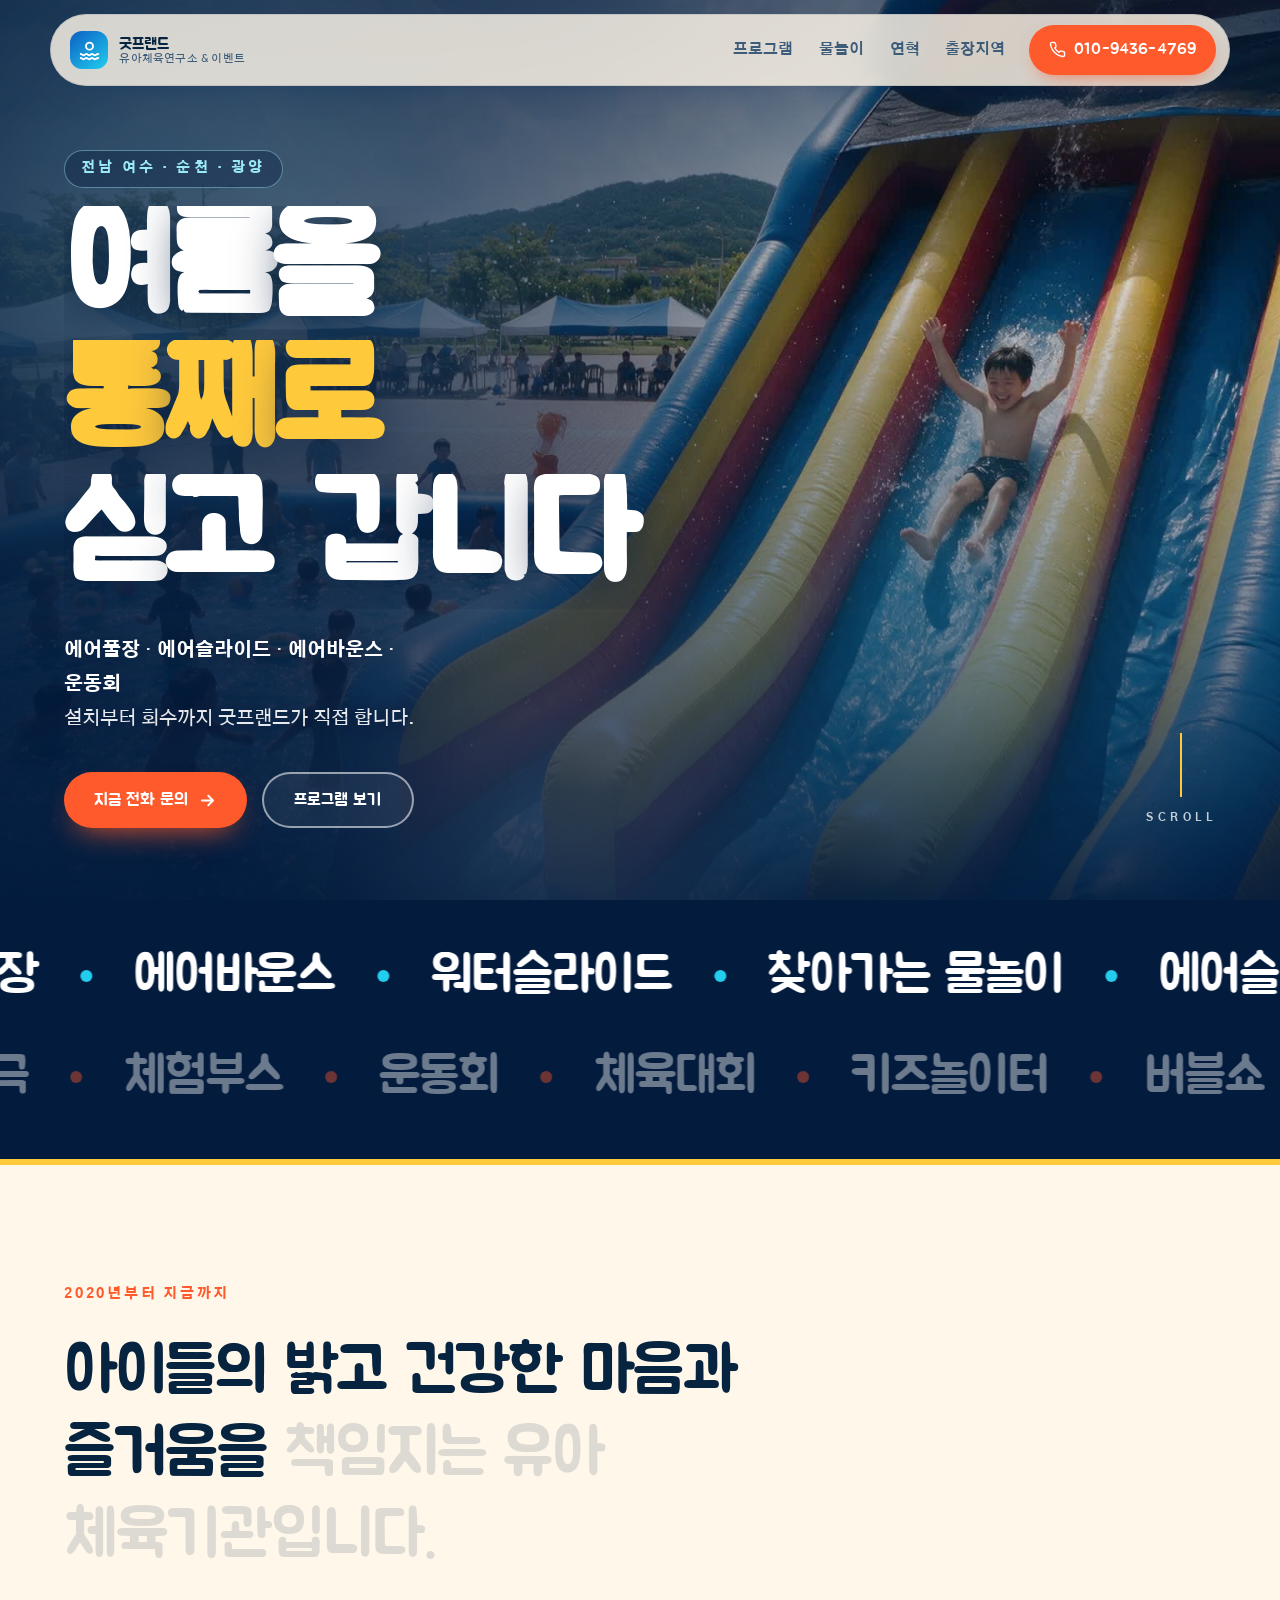
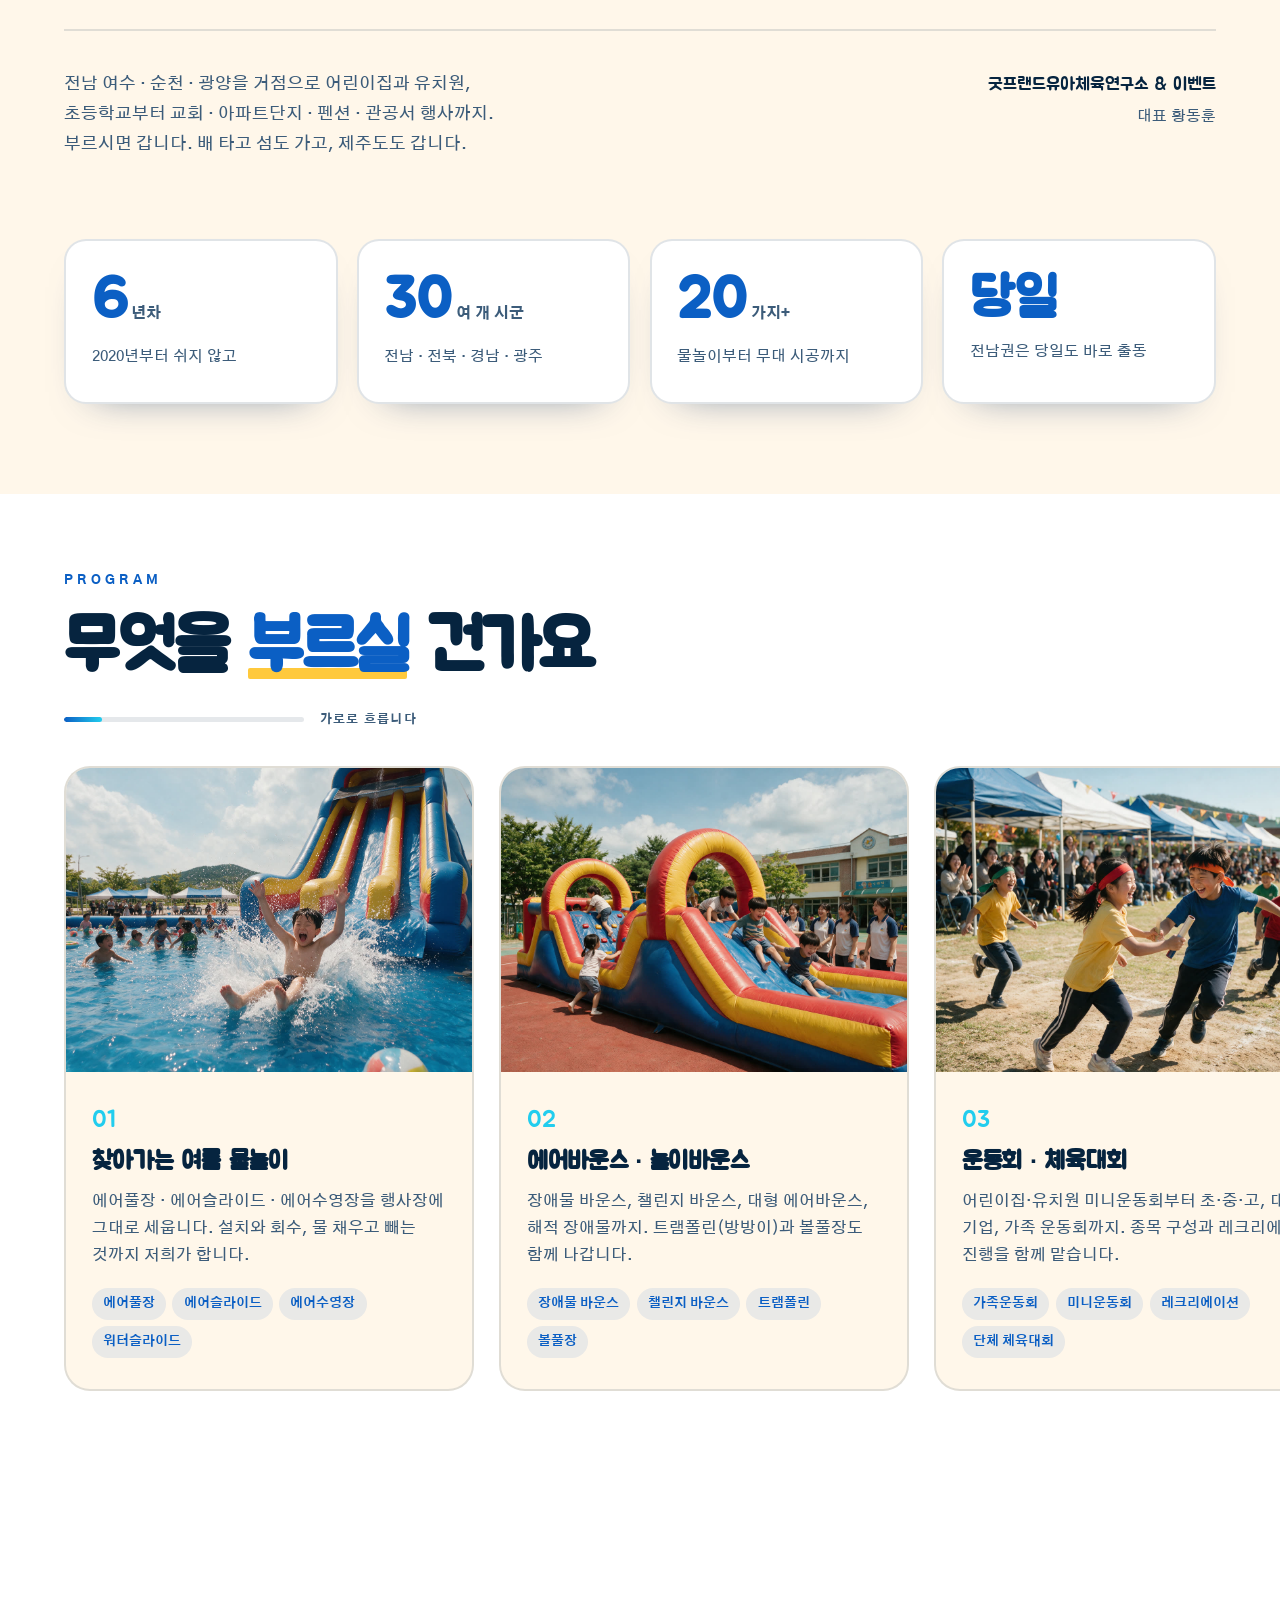
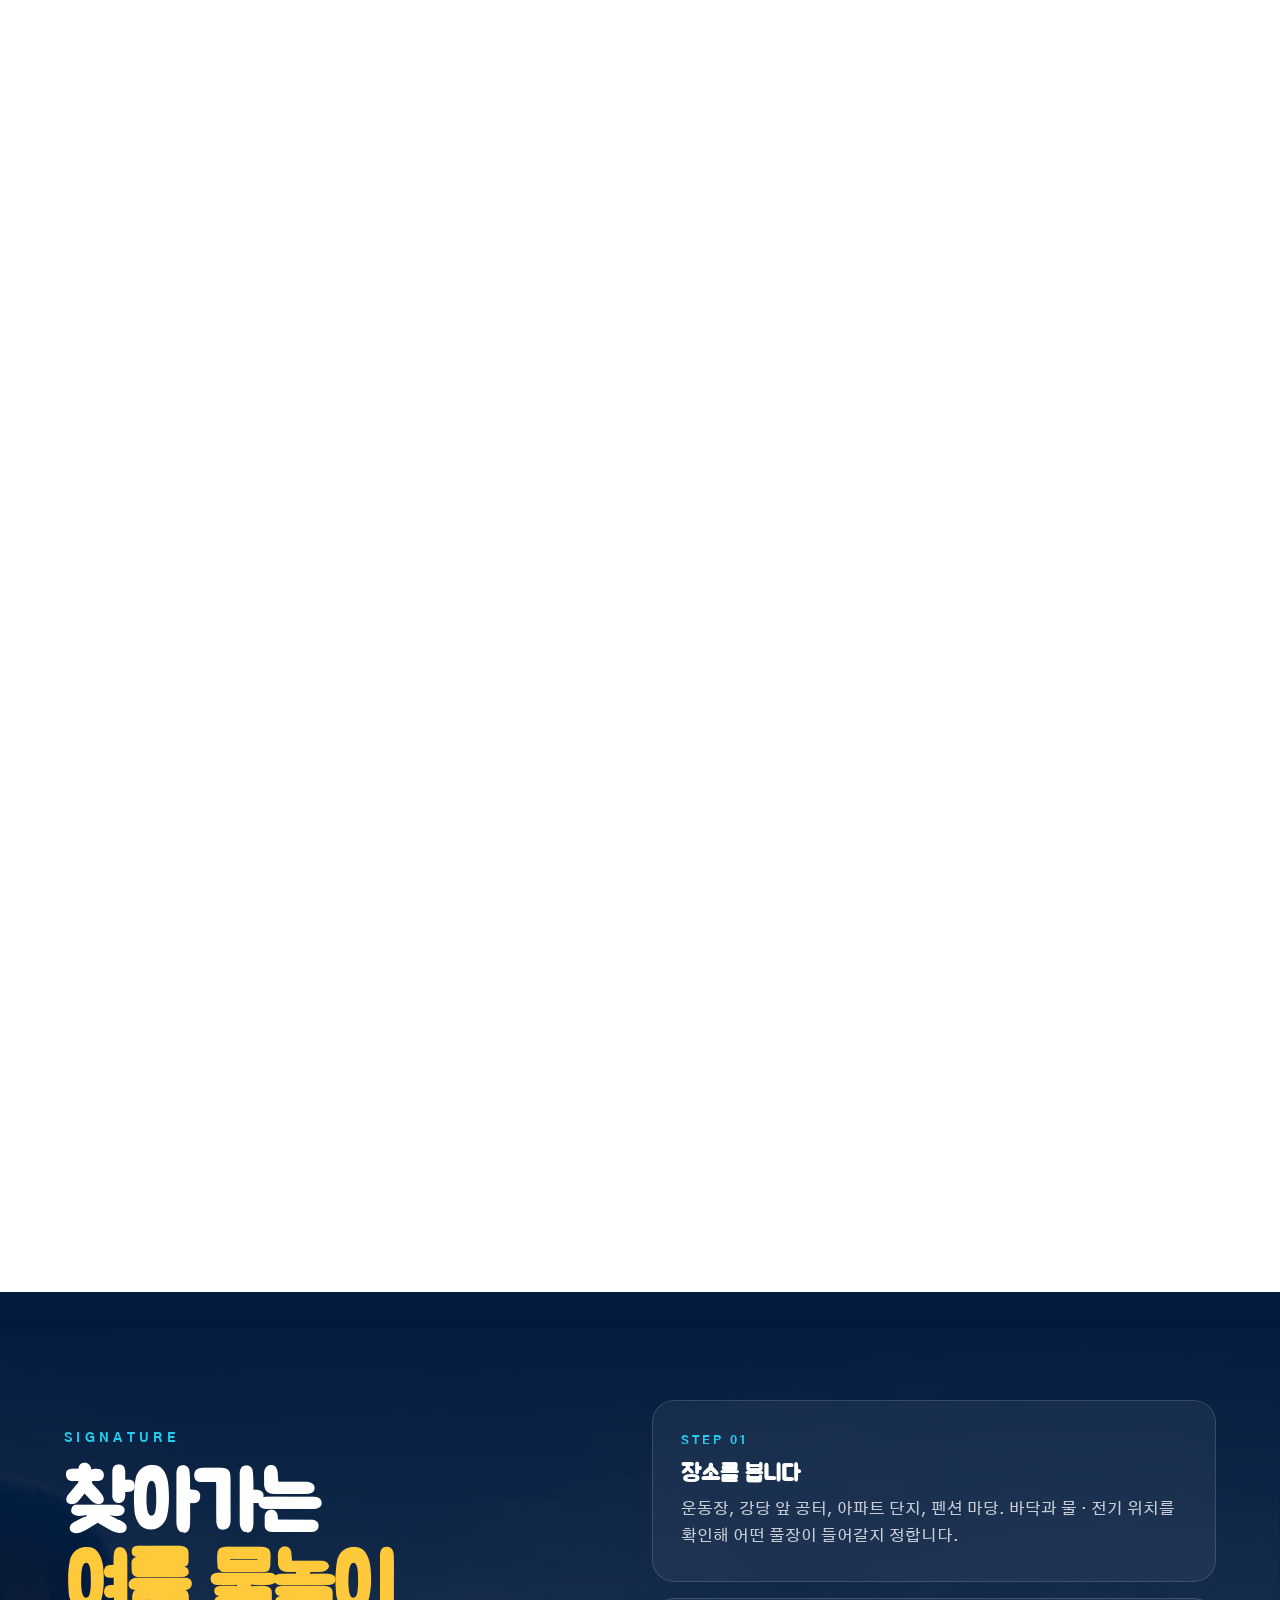
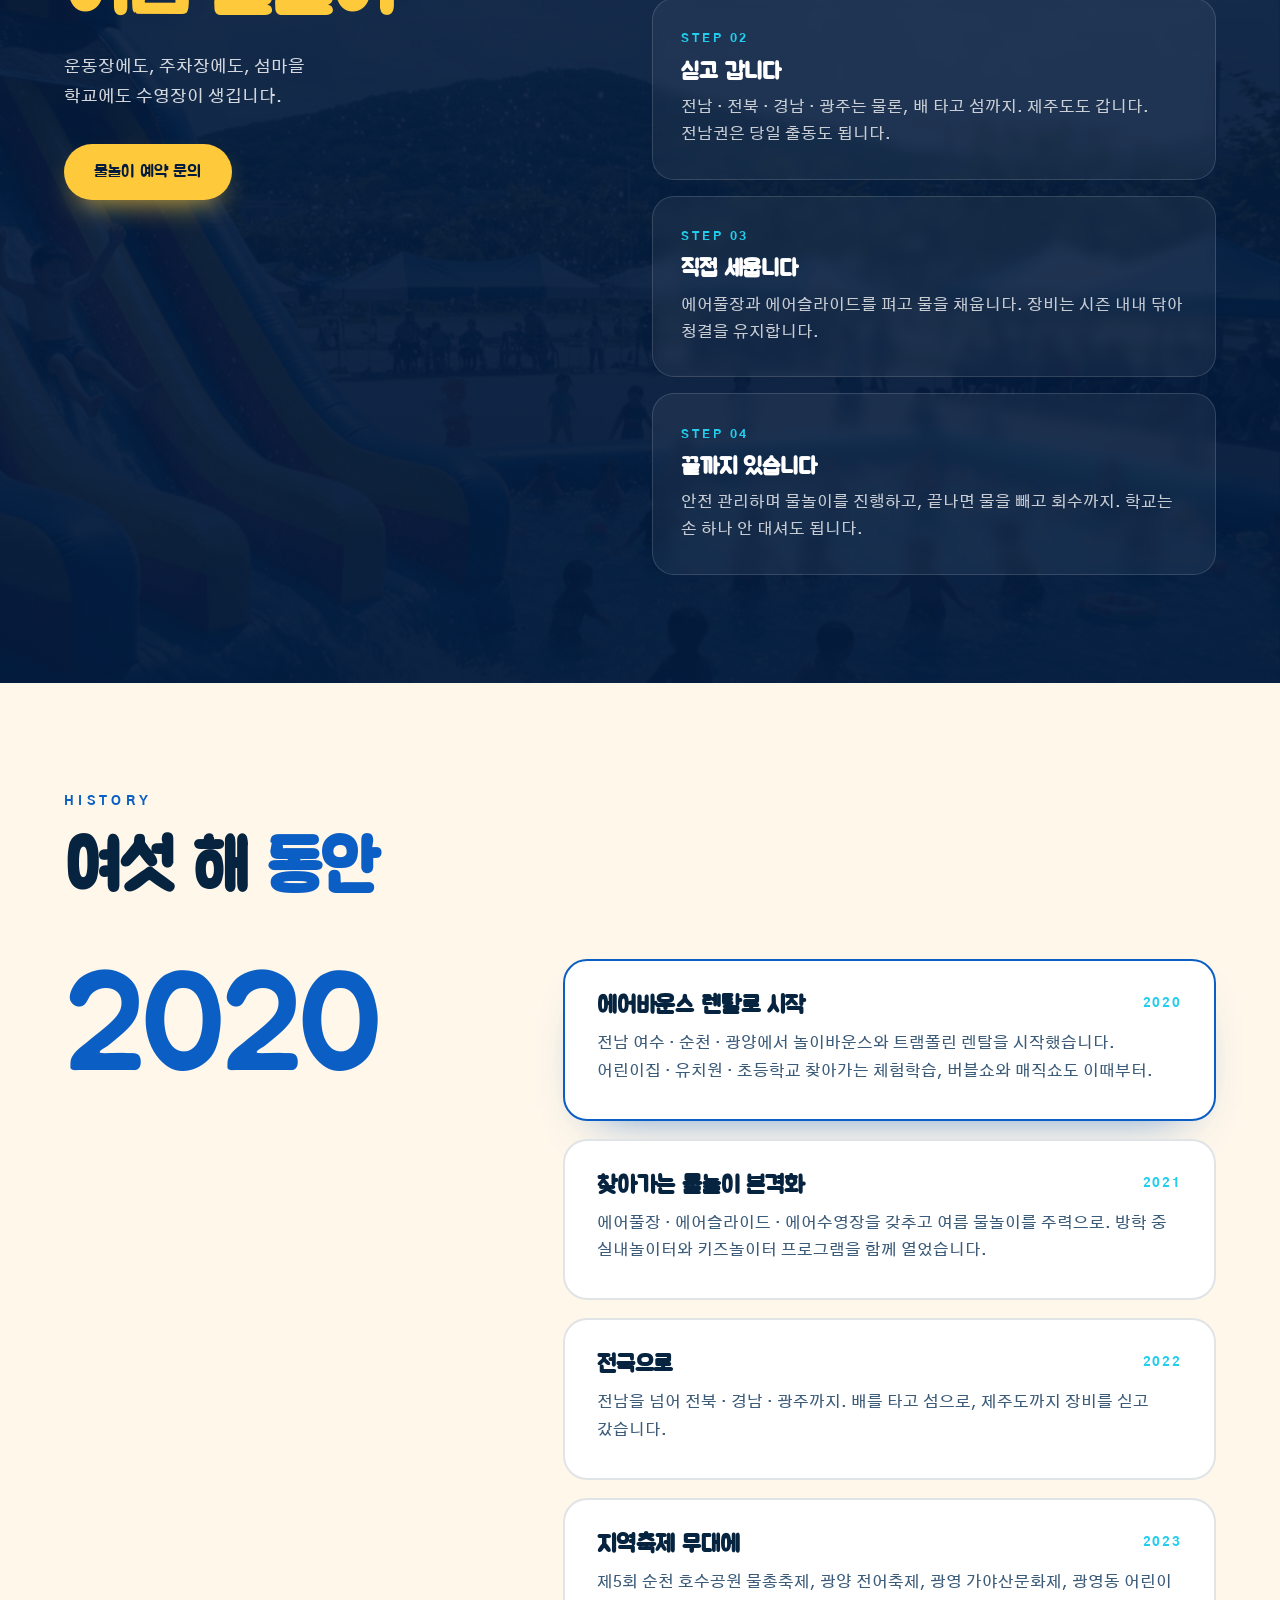
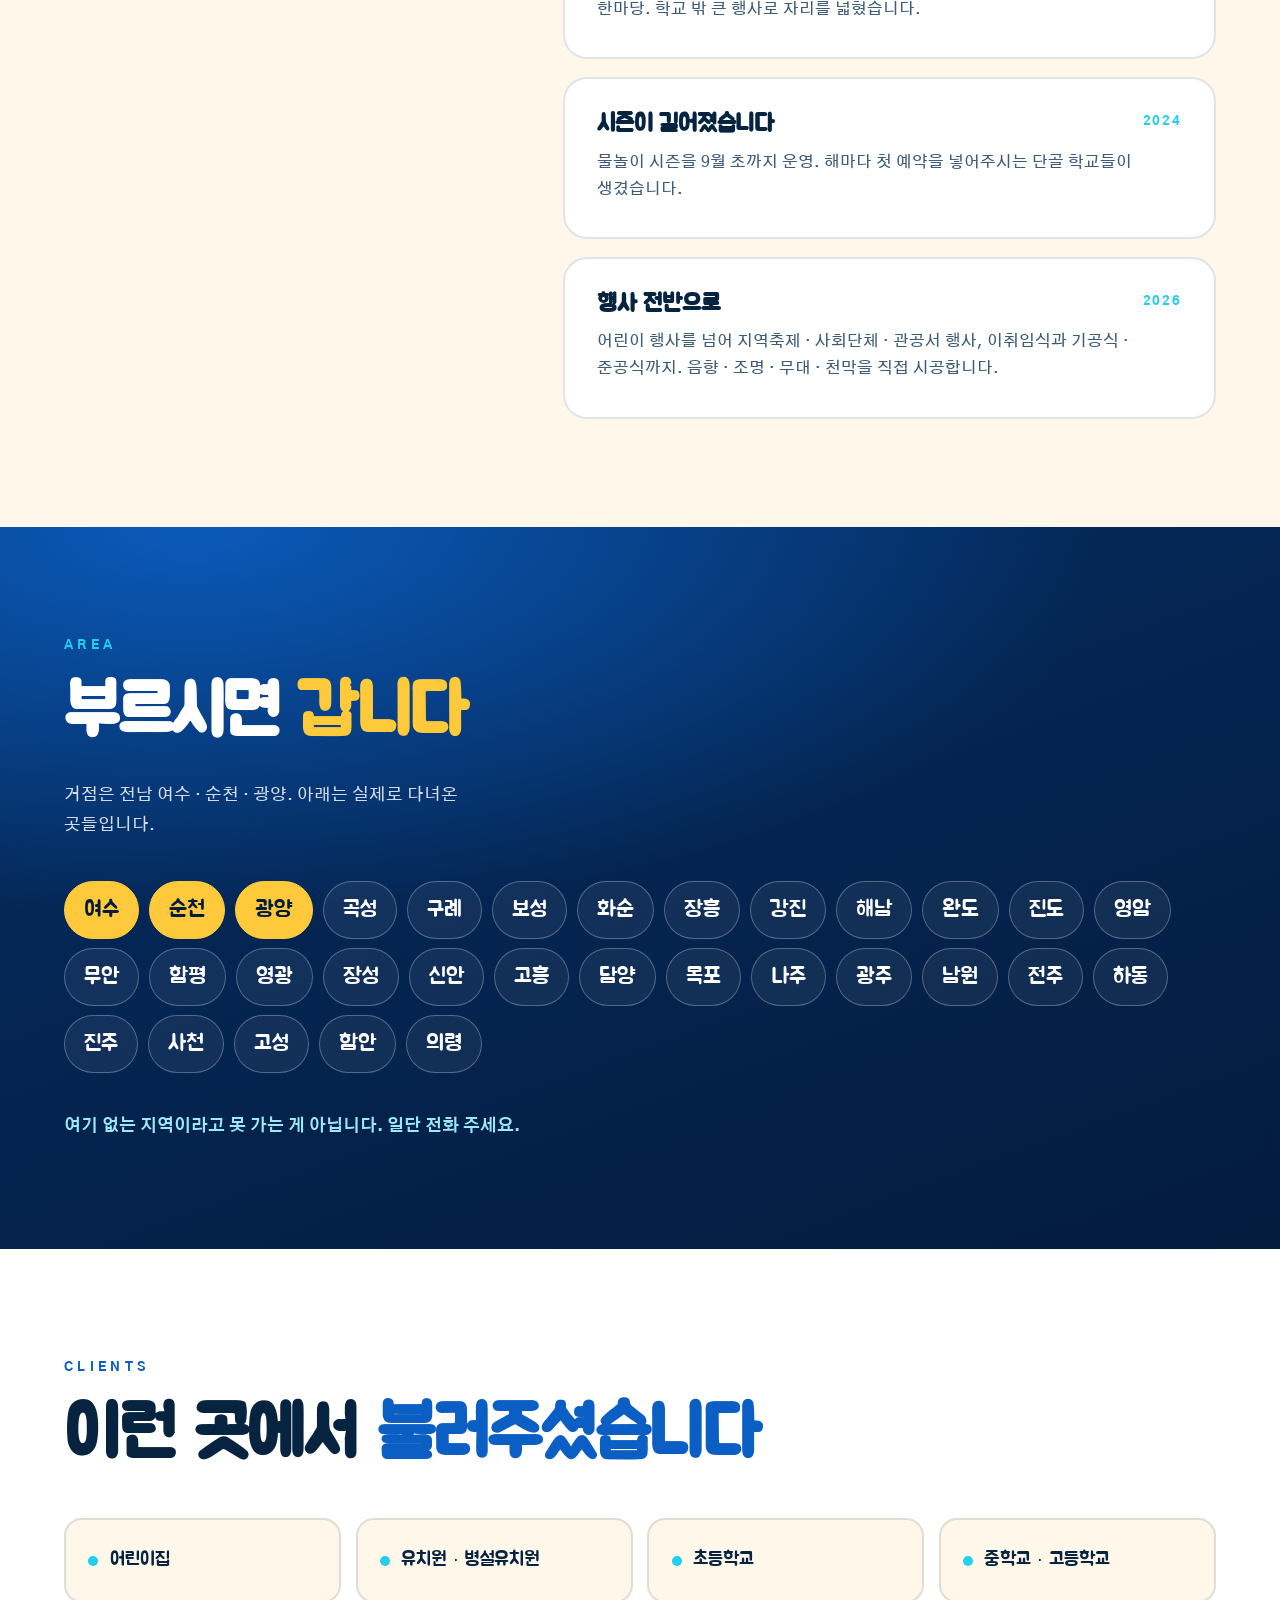
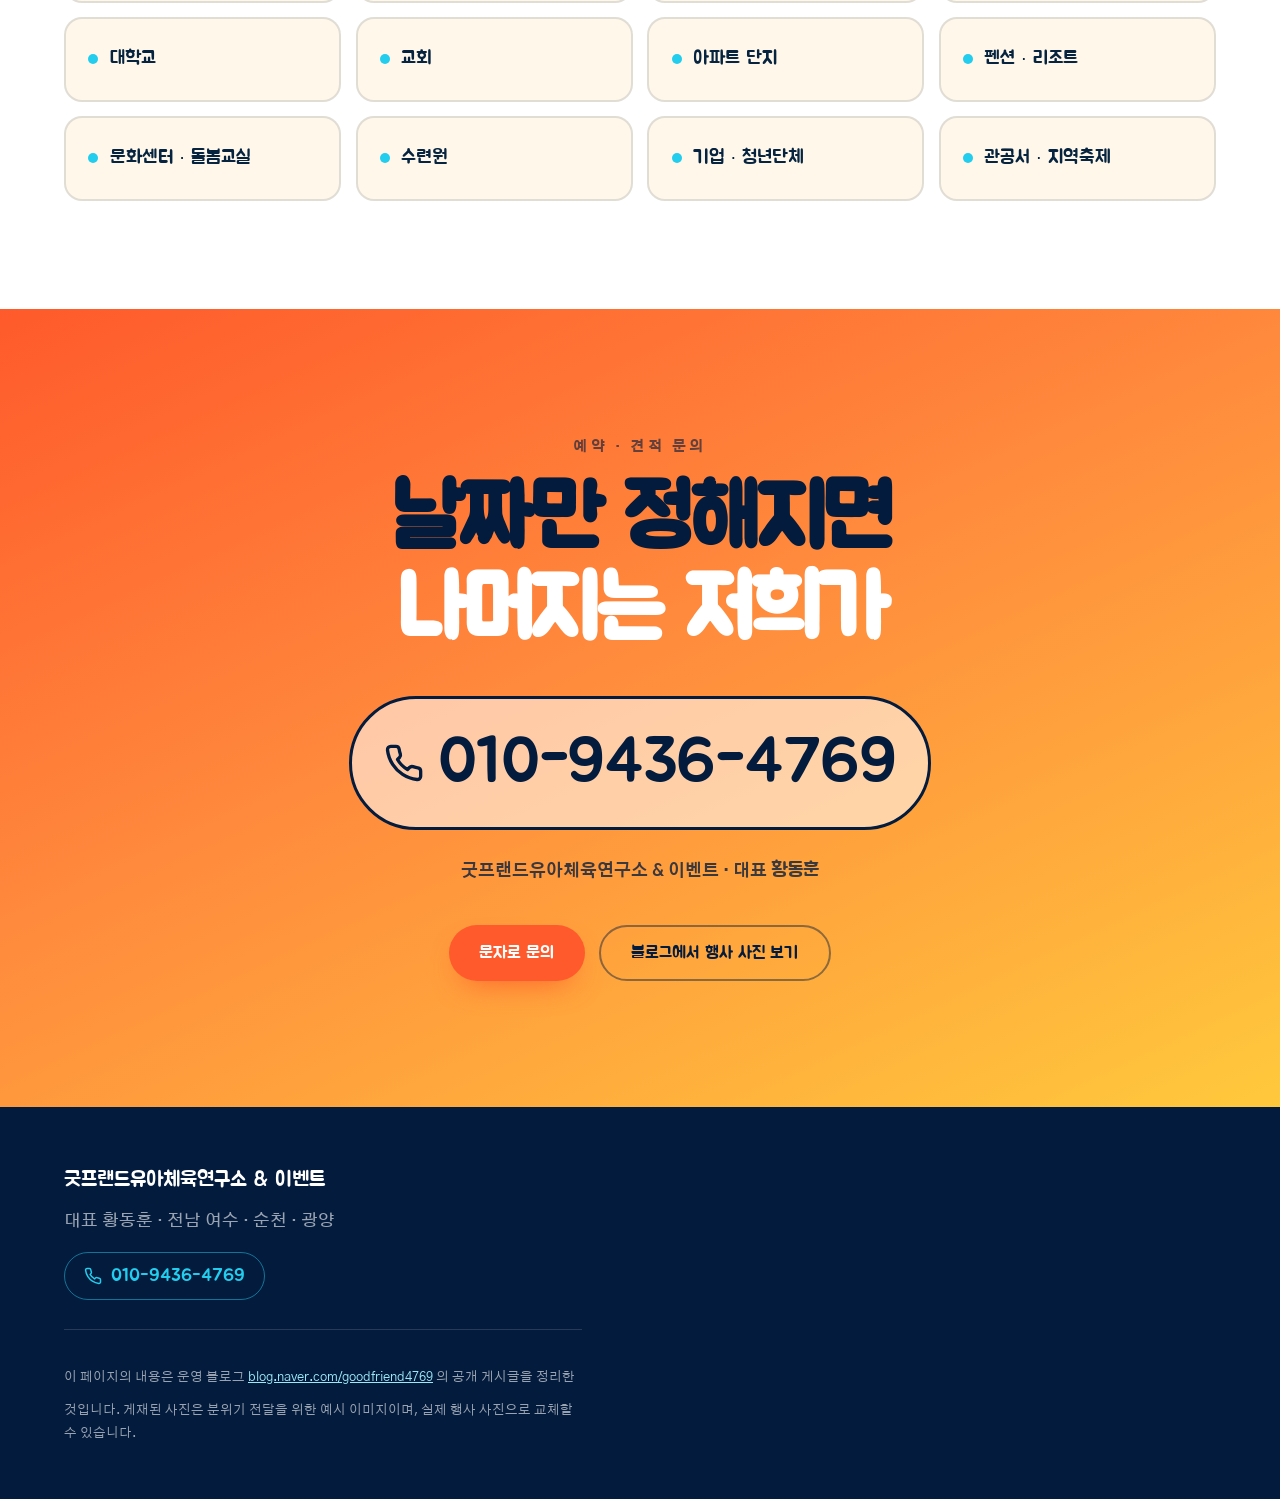
==== index.html @ 7661766e "히어로 문구를 "여름을 통째로 싣고 갑니다" 로 교체 문구가 3·3·5자로 짧아지면서 제목 크기를 10rem 까지 열었다.  같이 고친 것 — 제목이 화면 너비(10.5vw)만 보" ====
<!DOCTYPE html>
<html lang="ko">
<head>
<meta charset="UTF-8">
<meta name="viewport" content="width=device-width, initial-scale=1">
<title>굿프랜드유아체육연구소 &amp; 이벤트 — 찾아가는 물놀이 · 에어바운스 · 운동회</title>
<meta name="description" content="전남 여수·순천·광양 기반 유아체육 이벤트 전문. 찾아가는 여름 물놀이(에어풀장·에어슬라이드), 에어바운스, 운동회·체육대회, 버블쇼까지 직접 설치·진행합니다. 대표 황동훈 010-9436-4769">
<meta property="og:title" content="굿프랜드유아체육연구소 & 이벤트">
<meta property="og:description" content="아이들의 밝고 건강한 마음과 즐거움을 책임지는 유아 체육기관. 전국 어디든 찾아갑니다.">
<meta property="og:type" content="website">
<meta property="og:image" content="assets/video/hero-poster.jpg">
<link rel="preconnect" href="https://fonts.googleapis.com">
<link rel="preconnect" href="https://fonts.gstatic.com" crossorigin>
<link href="https://fonts.googleapis.com/css2?family=Jua&family=Gothic+A1:wght@300;400;500;700;800;900&display=swap" rel="stylesheet">
<link rel="stylesheet" href="assets/style.css">
</head>
<body>

<!-- 스크롤 진행률 -->
<div class="progress" aria-hidden="true"><span id="progressBar"></span></div>

<!-- 상단 내비 -->
<header class="nav" id="nav">
  <a class="nav__brand" href="#top">
    <span class="nav__mark" aria-hidden="true">
      <svg viewBox="0 0 24 24" fill="none" stroke="currentColor" stroke-width="2.2" stroke-linecap="round" stroke-linejoin="round">
        <path d="M2 16c1.6 0 1.6 1.4 3.2 1.4S6.8 16 8.4 16s1.6 1.4 3.2 1.4S13.2 16 14.8 16s1.6 1.4 3.2 1.4S19.6 16 22 16"/>
        <path d="M2 20.6c1.6 0 1.6 1.4 3.2 1.4s1.6-1.4 3.2-1.4 1.6 1.4 3.2 1.4 1.6-1.4 3.2-1.4 1.6 1.4 3.2 1.4 1.6-1.4 4-1.4"/>
        <circle cx="12" cy="7" r="4"/>
      </svg>
    </span>
    <span class="nav__name">굿프랜드<em>유아체육연구소 &amp; 이벤트</em></span>
  </a>
  <nav class="nav__links" aria-label="주요 메뉴">
    <a href="#services">프로그램</a>
    <a href="#water">물놀이</a>
    <a href="#story">연혁</a>
    <a href="#area">출장지역</a>
  </nav>
  <a class="nav__cta" href="tel:010-9436-4769">
    <svg viewBox="0 0 24 24" fill="none" stroke="currentColor" stroke-width="2" stroke-linecap="round" stroke-linejoin="round" aria-hidden="true"><path d="M22 16.9v3a2 2 0 0 1-2.2 2 19.8 19.8 0 0 1-8.6-3.1 19.5 19.5 0 0 1-6-6A19.8 19.8 0 0 1 2.1 4.2 2 2 0 0 1 4.1 2h3a2 2 0 0 1 2 1.7c.1 1 .4 2 .7 2.9a2 2 0 0 1-.5 2.1L8.1 9.9a16 16 0 0 0 6 6l1.2-1.2a2 2 0 0 1 2.1-.5c.9.3 1.9.6 2.9.7a2 2 0 0 1 1.7 2Z"/></svg>
    <span>010-9436-4769</span>
  </a>
</header>

<main id="top">

<!-- ══════════ 1. 히어로 ══════════ -->
<section class="hero" id="hero">
  <div class="hero__media">
    <video id="heroVideo" class="hero__video" autoplay muted loop playsinline preload="metadata" poster="assets/video/hero-poster.jpg" aria-hidden="true">
      <source src="assets/video/hero.mp4" type="video/mp4">
    </video>
    <div class="hero__scrim"></div>
    <div class="hero__caustics" aria-hidden="true"></div>
  </div>

  <div class="hero__inner">
    <p class="hero__eyebrow"><span>전남 여수 · 순천 · 광양</span></p>
    <h1 class="hero__title">
      <span class="line"><span class="w">여</span><span class="w">름</span><span class="w">을</span></span>
      <span class="line"><span class="w hl">통</span><span class="w hl">째</span><span class="w hl">로</span></span>
      <span class="line"><span class="w">싣</span><span class="w">고</span><span class="w gap"></span><span class="w">갑</span><span class="w">니</span><span class="w">다</span></span>
    </h1>
    <p class="hero__sub">
      <b>에어풀장</b> · <b>에어슬라이드</b> · <b>에어바운스</b> · <b>운동회</b><br>
      설치부터 회수까지 굿프랜드가 직접 합니다.
    </p>
    <div class="hero__actions">
      <a class="btn btn--splash" href="tel:010-9436-4769" data-magnet>
        <span>지금 전화 문의</span>
        <svg viewBox="0 0 24 24" fill="none" stroke="currentColor" stroke-width="2.4" stroke-linecap="round" stroke-linejoin="round" aria-hidden="true"><path d="M5 12h14M13 6l6 6-6 6"/></svg>
      </a>
      <a class="btn btn--ghost" href="#services">프로그램 보기</a>
    </div>
  </div>

  <div class="hero__cue" aria-hidden="true">
    <span class="hero__cueLine"></span>
    <span class="hero__cueText">SCROLL</span>
  </div>
</section>

<!-- ══════════ 2. 키워드 마퀴 ══════════ -->
<section class="marquee" aria-hidden="true">
  <div class="marquee__row" data-marquee data-dir="1">
    <div class="marquee__track" id="mq1"></div>
  </div>
  <div class="marquee__row marquee__row--alt" data-marquee data-dir="-1">
    <div class="marquee__track" id="mq2"></div>
  </div>
</section>

<!-- ══════════ 3. 선언 ══════════ -->
<section class="statement" id="about">
  <div class="wrap">
    <p class="statement__label" data-reveal>2020년부터 지금까지</p>
    <p class="statement__big" data-words>
      아이들의 밝고 건강한 마음과 즐거움을 책임지는 유아 체육기관입니다.
    </p>
    <div class="statement__meta">
      <p data-reveal data-delay="80">
        전남 여수 · 순천 · 광양을 거점으로 어린이집과 유치원, 초등학교부터
        교회 · 아파트단지 · 펜션 · 관공서 행사까지. 부르시면 갑니다.
        배 타고 섬도 가고, 제주도도 갑니다.
      </p>
      <p class="statement__sign" data-reveal data-delay="160">
        <em>굿프랜드유아체육연구소 &amp; 이벤트</em>
        <span>대표 황동훈</span>
      </p>
    </div>
  </div>
</section>

<!-- ══════════ 4. 숫자 ══════════ -->
<section class="stats">
  <div class="wrap stats__grid">
    <div class="stat" data-reveal>
      <span class="stat__num"><b data-count="6">0</b><i>년차</i></span>
      <span class="stat__label">2020년부터 쉬지 않고</span>
    </div>
    <div class="stat" data-reveal data-delay="80">
      <span class="stat__num"><b data-count="30">0</b><i>여 개 시군</i></span>
      <span class="stat__label">전남 · 전북 · 경남 · 광주</span>
    </div>
    <div class="stat" data-reveal data-delay="160">
      <span class="stat__num"><b data-count="20">0</b><i>가지+</i></span>
      <span class="stat__label">물놀이부터 무대 시공까지</span>
    </div>
    <div class="stat" data-reveal data-delay="240">
      <span class="stat__num"><b class="stat__word">당일</b></span>
      <span class="stat__label">전남권은 당일도 바로 출동</span>
    </div>
  </div>
</section>

<!-- ══════════ 5. 프로그램 : 가로 스크롤 ══════════ -->
<section class="rail" id="services">
  <div class="rail__sticky">
    <div class="rail__head">
      <p class="sec__kicker">PROGRAM</p>
      <h2 class="sec__title">무엇을 <em>부르실</em> 건가요</h2>
      <div class="rail__hint" aria-hidden="true">
        <span class="rail__hintBar"><i id="railBar"></i></span>
        <span>가로로 흐릅니다</span>
      </div>
    </div>
    <div class="rail__track" id="railTrack">

      <article class="card card--water">
        <div class="card__img"><img src="assets/img/water3.jpg" alt="에어슬라이드에서 아이가 물로 미끄러져 내려오는 모습" loading="lazy"></div>
        <div class="card__body">
          <span class="card__no">01</span>
          <h3>찾아가는 여름 물놀이</h3>
          <p>에어풀장 · 에어슬라이드 · 에어수영장을 행사장에 그대로 세웁니다. 설치와 회수, 물 채우고 빼는 것까지 저희가 합니다.</p>
          <ul class="card__tags">
            <li>에어풀장</li><li>에어슬라이드</li><li>에어수영장</li><li>워터슬라이드</li>
          </ul>
        </div>
      </article>

      <article class="card card--bounce">
        <div class="card__img"><img src="assets/img/bounce.jpg" alt="유치원 운동장에 설치된 대형 장애물 에어바운스에서 노는 아이들" loading="lazy"></div>
        <div class="card__body">
          <span class="card__no">02</span>
          <h3>에어바운스 · 놀이바운스</h3>
          <p>장애물 바운스, 챌린지 바운스, 대형 에어바운스, 해적 장애물까지. 트램폴린(방방이)과 볼풀장도 함께 나갑니다.</p>
          <ul class="card__tags">
            <li>장애물 바운스</li><li>챌린지 바운스</li><li>트램폴린</li><li>볼풀장</li>
          </ul>
        </div>
      </article>

      <article class="card card--sports">
        <div class="card__img"><img src="assets/img/sports.jpg" alt="초등학교 운동회에서 계주를 하는 아이들" loading="lazy"></div>
        <div class="card__body">
          <span class="card__no">03</span>
          <h3>운동회 · 체육대회</h3>
          <p>어린이집·유치원 미니운동회부터 초·중·고, 대학, 기업, 가족 운동회까지. 종목 구성과 레크리에이션 진행을 함께 맡습니다.</p>
          <ul class="card__tags">
            <li>가족운동회</li><li>미니운동회</li><li>레크리에이션</li><li>단체 체육대회</li>
          </ul>
        </div>
      </article>

      <article class="card card--play">
        <div class="card__img"><img src="assets/img/water1.jpg" alt="행사장에 설치된 대형 에어풀장에서 물놀이하는 아이들" loading="lazy"></div>
        <div class="card__body">
          <span class="card__no">04</span>
          <h3>찾아가는 체험놀이</h3>
          <p>키즈놀이터와 실내놀이터를 통째로 들고 갑니다. 방학 중 돌봄교실, 문화센터, 체험학습, 축제 체험부스 운영까지.</p>
          <ul class="card__tags">
            <li>키즈놀이터</li><li>실내놀이터</li><li>체험학습</li><li>체험부스</li>
          </ul>
        </div>
      </article>

      <article class="card card--show">
        <div class="card__img"><img src="assets/img/bubble.jpg" alt="유치원 강당에서 진행되는 버블쇼를 보며 손을 뻗는 아이들" loading="lazy"></div>
        <div class="card__body">
          <span class="card__no">05</span>
          <h3>공연 · 어린이 이벤트</h3>
          <p>버블쇼, 매직쇼, 인형극. 어린이날 행사와 학예발표회, 가을음악회까지 무대 위에서 벌어지는 일도 함께합니다.</p>
          <ul class="card__tags">
            <li>버블쇼</li><li>매직쇼</li><li>인형극</li><li>어린이날 행사</li>
          </ul>
        </div>
      </article>

      <article class="card card--stage">
        <div class="card__img card__img--none">
          <div class="card__glyph" aria-hidden="true">
            <svg viewBox="0 0 24 24" fill="none" stroke="currentColor" stroke-width="1.6" stroke-linecap="round" stroke-linejoin="round">
              <path d="M3 21V10l9-7 9 7v11"/><path d="M3 21h18"/><path d="M8 21v-6h8v6"/><path d="M12 3v4"/>
            </svg>
          </div>
        </div>
        <div class="card__body">
          <span class="card__no">06</span>
          <h3>행사 전반 <small>2026 확장</small></h3>
          <p>지역축제와 사회단체·관공서 행사, 이취임식·기공식·준공식까지. 음향 · 조명 · 무대 · 천막을 직접 시공해 통째로 진행합니다.</p>
          <ul class="card__tags">
            <li>음향</li><li>조명</li><li>무대</li><li>천막</li>
          </ul>
        </div>
      </article>

    </div>
  </div>
</section>

<!-- ══════════ 6. 물놀이 스포트라이트 ══════════ -->
<section class="spot" id="water">
  <div class="spot__bg" aria-hidden="true">
    <img src="assets/img/water4.jpg" alt="" data-parallax="0.18">
  </div>
  <div class="spot__wrap">
    <div class="spot__sticky">
      <p class="sec__kicker sec__kicker--light">SIGNATURE</p>
      <h2 class="spot__title">찾아가는<br><em>여름 물놀이</em></h2>
      <p class="spot__lead">운동장에도, 주차장에도, 섬마을 학교에도 수영장이 생깁니다.</p>
      <a class="btn btn--sun" href="tel:010-9436-4769" data-magnet><span>물놀이 예약 문의</span></a>
    </div>
    <ol class="spot__steps">
      <li data-reveal>
        <span class="spot__step">STEP 01</span>
        <h3>장소를 봅니다</h3>
        <p>운동장, 강당 앞 공터, 아파트 단지, 펜션 마당. 바닥과 물 · 전기 위치를 확인해 어떤 풀장이 들어갈지 정합니다.</p>
      </li>
      <li data-reveal data-delay="80">
        <span class="spot__step">STEP 02</span>
        <h3>싣고 갑니다</h3>
        <p>전남 · 전북 · 경남 · 광주는 물론, 배 타고 섬까지. 제주도도 갑니다. 전남권은 당일 출동도 됩니다.</p>
      </li>
      <li data-reveal data-delay="160">
        <span class="spot__step">STEP 03</span>
        <h3>직접 세웁니다</h3>
        <p>에어풀장과 에어슬라이드를 펴고 물을 채웁니다. 장비는 시즌 내내 닦아 청결을 유지합니다.</p>
      </li>
      <li data-reveal data-delay="240">
        <span class="spot__step">STEP 04</span>
        <h3>끝까지 있습니다</h3>
        <p>안전 관리하며 물놀이를 진행하고, 끝나면 물을 빼고 회수까지. 학교는 손 하나 안 대셔도 됩니다.</p>
      </li>
    </ol>
  </div>
</section>

<!-- ══════════ 7. 연혁 ══════════ -->
<section class="story" id="story">
  <div class="wrap">
    <p class="sec__kicker">HISTORY</p>
    <h2 class="sec__title">여섯 해 <em>동안</em></h2>
  </div>
  <div class="story__wrap">
    <div class="story__yearBox"><span class="story__year" id="storyYear">2020</span></div>
    <ol class="story__list">
      <li class="story__item" data-year="2020" data-reveal>
        <h3>에어바운스 렌탈로 시작</h3>
        <p>전남 여수 · 순천 · 광양에서 놀이바운스와 트램폴린 렌탈을 시작했습니다. 어린이집 · 유치원 · 초등학교 찾아가는 체험학습, 버블쇼와 매직쇼도 이때부터.</p>
      </li>
      <li class="story__item" data-year="2021" data-reveal>
        <h3>찾아가는 물놀이 본격화</h3>
        <p>에어풀장 · 에어슬라이드 · 에어수영장을 갖추고 여름 물놀이를 주력으로. 방학 중 실내놀이터와 키즈놀이터 프로그램을 함께 열었습니다.</p>
      </li>
      <li class="story__item" data-year="2022" data-reveal>
        <h3>전국으로</h3>
        <p>전남을 넘어 전북 · 경남 · 광주까지. 배를 타고 섬으로, 제주도까지 장비를 싣고 갔습니다.</p>
      </li>
      <li class="story__item" data-year="2023" data-reveal>
        <h3>지역축제 무대에</h3>
        <p>제5회 순천 호수공원 물총축제, 광양 전어축제, 광영 가야산문화제, 광영동 어린이 한마당. 학교 밖 큰 행사로 자리를 넓혔습니다.</p>
      </li>
      <li class="story__item" data-year="2024" data-reveal>
        <h3>시즌이 길어졌습니다</h3>
        <p>물놀이 시즌을 9월 초까지 운영. 해마다 첫 예약을 넣어주시는 단골 학교들이 생겼습니다.</p>
      </li>
      <li class="story__item" data-year="2026" data-reveal>
        <h3>행사 전반으로</h3>
        <p>어린이 행사를 넘어 지역축제 · 사회단체 · 관공서 행사, 이취임식과 기공식 · 준공식까지. 음향 · 조명 · 무대 · 천막을 직접 시공합니다.</p>
      </li>
    </ol>
  </div>
</section>

<!-- ══════════ 8. 출장 지역 ══════════ -->
<section class="area" id="area">
  <div class="wrap">
    <p class="sec__kicker sec__kicker--light">AREA</p>
    <h2 class="sec__title sec__title--light">부르시면 <em>갑니다</em></h2>
    <p class="area__lead" data-reveal>거점은 전남 여수 · 순천 · 광양. 아래는 실제로 다녀온 곳들입니다.</p>
    <ul class="area__chips" id="areaChips"></ul>
    <p class="area__note" data-reveal>여기 없는 지역이라고 못 가는 게 아닙니다. 일단 전화 주세요.</p>
  </div>
</section>

<!-- ══════════ 9. 대상 기관 ══════════ -->
<section class="who">
  <div class="wrap">
    <p class="sec__kicker">CLIENTS</p>
    <h2 class="sec__title">이런 곳에서 <em>불러주셨습니다</em></h2>
    <ul class="who__grid">
      <li data-reveal>어린이집</li>
      <li data-reveal data-delay="40">유치원 · 병설유치원</li>
      <li data-reveal data-delay="80">초등학교</li>
      <li data-reveal data-delay="120">중학교 · 고등학교</li>
      <li data-reveal data-delay="160">대학교</li>
      <li data-reveal data-delay="200">교회</li>
      <li data-reveal data-delay="240">아파트 단지</li>
      <li data-reveal data-delay="280">펜션 · 리조트</li>
      <li data-reveal data-delay="320">문화센터 · 돌봄교실</li>
      <li data-reveal data-delay="360">수련원</li>
      <li data-reveal data-delay="400">기업 · 청년단체</li>
      <li data-reveal data-delay="440">관공서 · 지역축제</li>
    </ul>
  </div>
</section>

<!-- ══════════ 10. 문의 ══════════ -->
<section class="cta" id="contact">
  <div class="cta__bubbles" aria-hidden="true"></div>
  <div class="wrap cta__inner">
    <p class="cta__kicker" data-reveal>예약 · 견적 문의</p>
    <h2 class="cta__title" data-reveal data-delay="60">
      날짜만 정해지면<br><em>나머지는 저희가</em>
    </h2>
    <a class="cta__phone" href="tel:010-9436-4769" data-reveal data-delay="120" data-magnet>
      <svg viewBox="0 0 24 24" fill="none" stroke="currentColor" stroke-width="2" stroke-linecap="round" stroke-linejoin="round" aria-hidden="true"><path d="M22 16.9v3a2 2 0 0 1-2.2 2 19.8 19.8 0 0 1-8.6-3.1 19.5 19.5 0 0 1-6-6A19.8 19.8 0 0 1 2.1 4.2 2 2 0 0 1 4.1 2h3a2 2 0 0 1 2 1.7c.1 1 .4 2 .7 2.9a2 2 0 0 1-.5 2.1L8.1 9.9a16 16 0 0 0 6 6l1.2-1.2a2 2 0 0 1 2.1-.5c.9.3 1.9.6 2.9.7a2 2 0 0 1 1.7 2Z"/></svg>
      <span>010-9436-4769</span>
    </a>
    <p class="cta__person" data-reveal data-delay="180">굿프랜드유아체육연구소 &amp; 이벤트 · 대표 <b>황동훈</b></p>
    <div class="cta__row" data-reveal data-delay="240">
      <a class="btn btn--splash" href="sms:010-9436-4769" data-magnet><span>문자로 문의</span></a>
      <a class="btn btn--ghostLight" href="https://blog.naver.com/goodfriend4769" target="_blank" rel="noopener noreferrer"><span>블로그에서 행사 사진 보기</span></a>
    </div>
  </div>
</section>

</main>

<footer class="foot">
  <div class="wrap foot__inner">
    <p class="foot__name">굿프랜드유아체육연구소 &amp; 이벤트</p>
    <p class="foot__meta">대표 황동훈 · 전남 여수 · 순천 · 광양</p>
    <a class="foot__tel" href="tel:010-9436-4769">
      <svg viewBox="0 0 24 24" fill="none" stroke="currentColor" stroke-width="2" stroke-linecap="round" stroke-linejoin="round" aria-hidden="true"><path d="M22 16.9v3a2 2 0 0 1-2.2 2 19.8 19.8 0 0 1-8.6-3.1 19.5 19.5 0 0 1-6-6A19.8 19.8 0 0 1 2.1 4.2 2 2 0 0 1 4.1 2h3a2 2 0 0 1 2 1.7c.1 1 .4 2 .7 2.9a2 2 0 0 1-.5 2.1L8.1 9.9a16 16 0 0 0 6 6l1.2-1.2a2 2 0 0 1 2.1-.5c.9.3 1.9.6 2.9.7a2 2 0 0 1 1.7 2Z"/></svg>
      <span>010-9436-4769</span>
    </a>
    <p class="foot__src">
      이 페이지의 내용은 운영 블로그
      <a href="https://blog.naver.com/goodfriend4769" target="_blank" rel="noopener noreferrer">blog.naver.com/goodfriend4769</a>
      의 공개 게시글을 정리한 것입니다. 게재된 사진은 분위기 전달을 위한 예시 이미지이며, 실제 행사 사진으로 교체할 수 있습니다.
    </p>
  </div>
</footer>

<script src="assets/app.js"></script>
</body>
</html>
---- assets/style.css ----
/* ═══════════════════════════════════════════════
   굿프랜드유아체육연구소 & 이벤트
   테마: 여름 수영장 물빛 — 딥 풀블루 + 햇살 노랑 + 물보라 주황
   ═══════════════════════════════════════════════ */

:root{
  --ink:#06243F;
  --ink-soft:#3C5C7A;
  --pool:#0B5FC4;
  --pool-deep:#052D62;
  --pool-night:#031B3D;
  --aqua:#22CDEE;
  --aqua-soft:#9BE9F8;
  --sun:#FFC93C;
  --splash:#FF5A2B;
  --sand:#FFF7EA;
  --paper:#FFFFFF;
  --line:rgba(6,36,63,.12);

  /* Black Han Sans / Do Hyeon 은 글리프 누락(물·놀·를·동)이 확인되어 제외.
     Jua + Gothic A1 은 이 페이지 한글 289자를 100% 커버함. */
  --f-display:'Jua', sans-serif;
  --f-round:'Jua', sans-serif;
  --f-label:'Gothic A1', sans-serif;
  --f-body:'Gothic A1', sans-serif;

  --nav-h:72px;
  --ease:cubic-bezier(.22,.9,.28,1);
  --ease-out:cubic-bezier(.16,1,.3,1);
}

*,*::before,*::after{box-sizing:border-box}
html{scroll-behavior:smooth;-webkit-text-size-adjust:100%}
body{
  margin:0;
  background:var(--sand);
  color:var(--ink);
  font-family:var(--f-body);
  font-weight:400;
  font-size:17px;
  line-height:1.75;
  word-break:keep-all;
  overflow-x:hidden;
}
img{max-width:100%;display:block}
a{color:inherit;text-decoration:none}
ul,ol{list-style:none;margin:0;padding:0}
h1,h2,h3{margin:0;line-height:1.16;letter-spacing:-.01em}
p{margin:0}
button,a{cursor:pointer}
:focus-visible{outline:3px solid var(--splash);outline-offset:3px;border-radius:4px}

.wrap{width:min(1180px,90vw);margin-inline:auto}

/* ── 공통 섹션 타이틀 ────────────────────────── */
.sec__kicker{
  font-family:var(--f-label);font-weight:800;
  font-size:.8rem;letter-spacing:.34em;
  color:var(--pool);
  margin-bottom:1rem;
}
.sec__kicker--light{color:var(--aqua)}
.sec__title{
  font-family:var(--f-display);
  font-size:clamp(2.3rem,6vw,4.4rem);
  letter-spacing:-.02em;
  color:var(--ink);
}
.sec__title em{font-style:normal;color:var(--pool);position:relative}
.sec__title em::after{
  content:'';position:absolute;left:0;right:0;bottom:.06em;height:.16em;
  background:var(--sun);z-index:-1;border-radius:2px;
  transform:scaleX(0);transform-origin:left;
  transition:transform .7s var(--ease-out) .2s;
}
.is-in .sec__title em::after,.sec__title.is-in em::after{transform:scaleX(1)}
.sec__title--light{color:var(--paper)}
.sec__title--light em{color:var(--sun)}
.sec__title--light em::after{background:rgba(255,255,255,.22)}

/* ── 스크롤 진행률 ───────────────────────────── */
.progress{
  position:fixed;top:0;left:0;right:0;height:4px;z-index:90;
  background:transparent;pointer-events:none;
}
.progress span{
  display:block;height:100%;width:0%;
  background:linear-gradient(90deg,var(--aqua),var(--sun),var(--splash));
  transition:width .1s linear;
}

/* ── 내비 ───────────────────────────────────── */
.nav{
  position:fixed;top:14px;left:50%;transform:translateX(-50%);
  width:min(1180px,94vw);height:var(--nav-h);z-index:80;
  display:flex;align-items:center;gap:1.5rem;
  padding:0 .8rem 0 1.2rem;border-radius:999px;
  background:rgba(255,247,234,.82);
  backdrop-filter:blur(14px);-webkit-backdrop-filter:blur(14px);
  border:1px solid rgba(6,36,63,.10);
  box-shadow:0 10px 34px -18px rgba(5,45,98,.5);
  transition:transform .45s var(--ease),opacity .35s ease,background .35s ease;
}
.nav.is-hidden{transform:translateX(-50%) translateY(-130%);opacity:0}
.nav__brand{display:flex;align-items:center;gap:.7rem;flex:0 0 auto;min-height:44px}
.nav__mark{
  width:38px;height:38px;flex:0 0 38px;border-radius:12px;
  display:grid;place-items:center;color:var(--paper);
  background:linear-gradient(140deg,var(--pool),var(--aqua));
}
.nav__mark svg{width:21px;height:21px}
.nav__name{font-family:var(--f-round);font-size:1.02rem;line-height:1.15;color:var(--ink)}
.nav__name em{display:block;font-style:normal;font-family:var(--f-body);font-size:.66rem;font-weight:500;color:var(--ink-soft);letter-spacing:.02em}
.nav__links{display:flex;gap:1.6rem;margin-left:auto;font-weight:700;font-size:.94rem}
.nav__links a{position:relative;padding:.3rem 0;color:var(--ink-soft);transition:color .2s ease}
.nav__links a::after{
  content:'';position:absolute;left:0;right:0;bottom:0;height:2.5px;border-radius:2px;
  background:var(--splash);transform:scaleX(0);transform-origin:right;
  transition:transform .3s var(--ease-out);
}
.nav__links a:hover{color:var(--ink)}
.nav__links a:hover::after{transform:scaleX(1);transform-origin:left}
.nav__cta{
  display:flex;align-items:center;gap:.5rem;flex:0 0 auto;
  padding:.7rem 1.25rem;border-radius:999px;
  background:var(--splash);color:var(--paper);
  font-family:var(--f-round);font-size:.98rem;letter-spacing:.01em;
  box-shadow:0 8px 20px -10px rgba(255,90,43,.9);
  transition:background .2s ease,box-shadow .25s ease;
}
.nav__cta svg{width:17px;height:17px}
.nav__cta:hover{background:#E8471A;box-shadow:0 12px 26px -10px rgba(255,90,43,1)}

/* ── 버튼 ───────────────────────────────────── */
.btn{
  display:inline-flex;align-items:center;justify-content:center;gap:.6rem;
  min-height:56px;padding:0 1.9rem;border-radius:999px;
  font-family:var(--f-round);font-size:1.06rem;
  transition:background .22s ease,color .22s ease,box-shadow .28s ease,border-color .22s ease;
  will-change:transform;
}
.btn svg{width:19px;height:19px}
.btn--splash{background:var(--splash);color:var(--paper);box-shadow:0 14px 30px -14px rgba(255,90,43,.95)}
.btn--splash:hover{background:#E8471A;box-shadow:0 18px 38px -14px rgba(255,90,43,1)}
.btn--sun{background:var(--sun);color:var(--pool-night);box-shadow:0 14px 30px -14px rgba(255,201,60,.95)}
.btn--sun:hover{background:#FFD65E}
.btn--ghost{border:2px solid rgba(255,255,255,.55);color:var(--paper);background:rgba(255,255,255,.06)}
.btn--ghost:hover{background:rgba(255,255,255,.16);border-color:#fff}
.btn--ghostLight{border:2px solid rgba(255,255,255,.4);color:var(--paper)}
.btn--ghostLight:hover{background:rgba(255,255,255,.14);border-color:#fff}

/* ═══════════ 1. 히어로 ═══════════ */
.hero{
  position:relative;min-height:100svh;
  display:grid;align-items:end;
  padding:calc(var(--nav-h) + 3rem) 0 clamp(3rem,8vh,6rem);
  overflow:hidden;isolation:isolate;
  background:var(--pool-night);
}
.hero__media{position:absolute;inset:0;z-index:-2}
.hero__video{
  width:100%;height:100%;object-fit:cover;
  transform-origin:52% 60%;
  will-change:transform,filter;
}
.hero__scrim{
  position:absolute;inset:0;
  /* 물보라(흰 화면) 위에서도 흰 글씨가 읽히도록 좌·하단을 확실히 눌러준다 */
  background:
    linear-gradient(95deg,rgba(3,27,61,.88) 0%,rgba(3,27,61,.66) 32%,rgba(3,27,61,.16) 62%,transparent 82%),
    linear-gradient(180deg,rgba(3,27,61,.58) 0%,rgba(3,27,61,.12) 30%,rgba(3,27,61,.55) 72%,rgba(3,27,61,.94) 100%);
}
.hero__caustics{
  position:absolute;inset:-10%;opacity:.28;mix-blend-mode:screen;
  background:
    radial-gradient(circle at 20% 30%,rgba(155,233,248,.5) 0 8%,transparent 30%),
    radial-gradient(circle at 70% 65%,rgba(34,205,238,.45) 0 6%,transparent 26%),
    radial-gradient(circle at 45% 80%,rgba(255,255,255,.35) 0 5%,transparent 24%);
  filter:blur(22px);
  animation:drift 18s ease-in-out infinite alternate;
}
@keyframes drift{
  from{transform:translate3d(-2%,-1%,0) scale(1)}
  to{transform:translate3d(3%,2%,0) scale(1.12)}
}

.hero__inner{position:relative;width:min(1180px,90vw);margin-inline:auto;color:var(--paper)}
.hero__eyebrow{
  font-family:var(--f-label);font-weight:800;font-size:.9rem;letter-spacing:.22em;
  color:var(--aqua-soft);margin-bottom:1.1rem;
  opacity:0;transform:translateY(18px);
  animation:riseIn .8s var(--ease-out) .25s forwards;
}
.hero__eyebrow span{
  display:inline-block;padding:.35rem 1rem;border-radius:999px;
  border:1px solid rgba(155,233,248,.45);background:rgba(3,27,61,.35);
}
.hero__title{
  font-family:var(--f-display);
  /* 너비만 보면 1366x768 같은 낮은 노트북에서 제목이 화면을 꽉 채워
     '전화 문의' 버튼이 접힌다. 그래서 vh 도 함께 본다. */
  font-size:clamp(3.1rem,min(10.5vw,15vh),10rem);
  line-height:.94;letter-spacing:-.03em;
  text-shadow:0 14px 44px rgba(3,27,61,.55);
}
.hero__title .line{display:block;overflow:hidden;padding-bottom:.06em}
.hero__title .w{
  display:inline-block;
  opacity:0;transform:translateY(105%) rotate(5deg);
  animation:wordUp .95s var(--ease-out) forwards;
}
.hero__title .w.gap{width:.34em}
.hero__title .w.hl{color:var(--sun)}
.hero__title .line:nth-child(1) .w{animation-delay:.34s}
.hero__title .line:nth-child(2) .w{animation-delay:.46s}
.hero__title .line:nth-child(3) .w{animation-delay:.58s}
@keyframes wordUp{to{opacity:1;transform:translateY(0) rotate(0)}}
@keyframes riseIn{to{opacity:1;transform:translateY(0)}}

.hero__sub{
  margin-top:1.6rem;max-width:34ch;
  font-size:clamp(1rem,1.5vw,1.22rem);font-weight:500;
  color:rgba(255,255,255,.9);
  text-shadow:0 2px 14px rgba(3,27,61,.7);
  opacity:0;transform:translateY(20px);
  animation:riseIn .8s var(--ease-out) .82s forwards;
}
.hero__sub b{font-weight:800;color:var(--paper);white-space:nowrap}
.hero__actions{
  display:flex;flex-wrap:wrap;gap:.9rem;margin-top:2.3rem;
  opacity:0;transform:translateY(20px);
  animation:riseIn .8s var(--ease-out) .96s forwards;
}
.hero__cue{
  position:absolute;right:max(5vw,1.5rem);bottom:clamp(3rem,8vh,6rem);
  display:flex;flex-direction:column;align-items:center;gap:.7rem;
  color:rgba(255,255,255,.75);z-index:2;
  opacity:0;animation:riseIn .8s ease 1.3s forwards;
}
.hero__cueText{font-family:var(--f-label);font-weight:800;font-size:.7rem;letter-spacing:.4em}
.hero__cueLine{
  width:1.5px;height:64px;background:rgba(255,255,255,.25);position:relative;overflow:hidden;
}
.hero__cueLine::after{
  content:'';position:absolute;inset:0;background:var(--sun);
  animation:cue 2s var(--ease) infinite;
}
@keyframes cue{
  0%{transform:translateY(-100%)}
  60%,100%{transform:translateY(100%)}
}

/* 낮은 노트북(768~820px)에서는 여백을 조여 CTA 를 첫 화면 안에 붙잡는다 */
@media (min-width:761px) and (max-height:820px){
  .hero{padding-top:calc(var(--nav-h) + 1.5rem)}
  .hero__eyebrow{margin-bottom:.7rem}
  .hero__sub{margin-top:1.1rem}
  .hero__actions{margin-top:1.6rem}
}

/* ═══════════ 2. 마퀴 ═══════════ */
.marquee{
  background:var(--pool-night);color:var(--paper);
  padding:1.6rem 0 2rem;overflow:hidden;
  border-bottom:6px solid var(--sun);
}
.marquee__row{overflow:hidden;white-space:nowrap;padding:.35rem 0}
.marquee__row--alt{opacity:.42}
.marquee__track{
  display:inline-flex;gap:2.6rem;align-items:center;
  will-change:transform;
}
.marquee__track span{
  font-family:var(--f-display);
  font-size:clamp(1.7rem,4.4vw,3.2rem);
  letter-spacing:-.02em;
  display:inline-flex;align-items:center;gap:2.6rem;
}
.marquee__track span::after{
  content:'';width:12px;height:12px;border-radius:50%;
  background:var(--aqua);flex:0 0 12px;
}
.marquee__row--alt .marquee__track span::after{background:var(--splash)}

/* ═══════════ 3. 선언 ═══════════ */
.statement{padding:clamp(5rem,13vh,9rem) 0 clamp(4rem,9vh,6rem);background:var(--sand)}
.statement__label{
  font-family:var(--f-label);font-weight:800;color:var(--splash);
  letter-spacing:.2em;font-size:.86rem;margin-bottom:1.6rem;
}
.statement__big{
  font-family:var(--f-display);
  font-size:clamp(1.9rem,5.2vw,4rem);
  line-height:1.28;letter-spacing:-.02em;
  max-width:20ch;
}
.statement__big .word{
  display:inline-block;
  opacity:.13;
  transition:opacity .5s var(--ease-out),color .5s var(--ease-out);
}
.statement__big .word.on{opacity:1}
.statement__meta{
  display:grid;grid-template-columns:1.4fr .8fr;gap:2.5rem;
  margin-top:3.2rem;padding-top:2.4rem;border-top:2px solid var(--line);
}
.statement__meta p{color:var(--ink-soft);font-weight:500;max-width:46ch}
.statement__sign{text-align:right}
.statement__sign em{
  display:block;font-style:normal;font-family:var(--f-round);
  font-size:1.15rem;color:var(--ink);
}
.statement__sign span{font-size:.94rem}

/* ═══════════ 4. 숫자 ═══════════ */
.stats{padding:0 0 clamp(4rem,10vh,7rem);background:var(--sand)}
.stats__grid{
  display:grid;grid-template-columns:repeat(4,1fr);gap:1.2rem;
}
.stat{
  padding:2rem 1.6rem;border-radius:22px;
  background:var(--paper);
  border:2px solid var(--line);
  box-shadow:0 18px 40px -30px rgba(5,45,98,.65);
  transition:transform .4s var(--ease-out),border-color .3s ease,box-shadow .3s ease;
}
.stat:hover{border-color:var(--aqua);box-shadow:0 24px 50px -28px rgba(11,95,196,.6)}
.stat__num{
  display:flex;align-items:baseline;gap:.22rem;
  font-family:var(--f-display);color:var(--pool);
  font-size:clamp(2.4rem,4.6vw,3.6rem);line-height:1;
}
.stat__num i{font-style:normal;font-family:var(--f-label);font-weight:800;font-size:.92rem;color:var(--ink-soft)}
.stat__word{font-size:.92em}
.stat__label{
  display:block;margin-top:.8rem;font-size:.94rem;font-weight:500;color:var(--ink-soft);
}

/* ═══════════ 5. 가로 스크롤 레일 ═══════════ */
.rail{position:relative;background:var(--paper)}
.rail__sticky{
  position:sticky;top:0;height:100svh;
  display:flex;flex-direction:column;justify-content:center;
  overflow:hidden;padding-top:var(--nav-h);
}
.rail__head{width:min(1180px,90vw);margin:0 auto 2.2rem}
.rail__hint{
  display:flex;align-items:center;gap:1rem;margin-top:1.2rem;
  font-family:var(--f-label);font-weight:800;font-size:.78rem;color:var(--ink-soft);letter-spacing:.1em;
}
.rail__hintBar{
  width:min(240px,32vw);height:5px;border-radius:999px;
  background:rgba(6,36,63,.1);overflow:hidden;
}
.rail__hintBar i{
  display:block;height:100%;width:16%;border-radius:999px;
  background:linear-gradient(90deg,var(--pool),var(--aqua));
  transition:transform .08s linear;
}
.rail__track{
  display:flex;gap:1.6rem;padding-inline:max(5vw,1.5rem);
  will-change:transform;
}
.card{
  flex:0 0 clamp(280px,32vw,420px);
  background:var(--sand);
  border-radius:26px;overflow:hidden;
  border:2px solid var(--line);
  display:flex;flex-direction:column;
  transition:border-color .3s ease,transform .45s var(--ease-out);
}
.card:hover{border-color:var(--pool)}
.card__img{aspect-ratio:4/3;overflow:hidden;background:var(--pool-deep)}
.card__img img{width:100%;height:100%;object-fit:cover;transition:transform .8s var(--ease-out)}
.card:hover .card__img img{transform:scale(1.06)}
.card__img--none{display:grid;place-items:center;background:linear-gradient(150deg,var(--pool-deep),var(--pool))}
.card__glyph{color:rgba(255,255,255,.5)}
.card__glyph svg{width:84px;height:84px}
.card__body{padding:1.7rem 1.6rem 1.9rem;flex:1;display:flex;flex-direction:column}
.card__no{
  font-family:var(--f-display);font-size:1.5rem;color:var(--aqua);
  letter-spacing:.02em;display:block;margin-bottom:.4rem;
}
.card h3{font-family:var(--f-round);font-size:1.55rem;color:var(--ink);margin-bottom:.7rem}
.card h3 small{
  font-family:var(--f-body);font-size:.62rem;font-weight:700;letter-spacing:.08em;
  color:var(--paper);background:var(--splash);
  padding:.22rem .55rem;border-radius:999px;vertical-align:middle;margin-left:.5rem;
}
.card p{font-size:.97rem;color:var(--ink-soft);font-weight:500;flex:1}
.card__tags{display:flex;flex-wrap:wrap;gap:.4rem;margin-top:1.2rem}
.card__tags li{
  font-size:.79rem;font-weight:700;padding:.3rem .7rem;border-radius:999px;
  background:rgba(11,95,196,.09);color:var(--pool);
}

/* ═══════════ 6. 물놀이 스포트라이트 ═══════════ */
.spot{position:relative;background:var(--pool-night);color:var(--paper);overflow:hidden}
.spot__bg{position:absolute;inset:-12% 0;z-index:0;opacity:.3}
.spot__bg img{width:100%;height:100%;object-fit:cover;will-change:transform}
.spot::after{
  content:'';position:absolute;inset:0;z-index:1;pointer-events:none;
  background:linear-gradient(180deg,var(--pool-night) 0%,rgba(3,27,61,.72) 30%,rgba(3,27,61,.86) 100%);
}
.spot__wrap{
  position:relative;z-index:2;
  width:min(1180px,90vw);margin-inline:auto;
  padding:clamp(5rem,12vh,9rem) 0;
  display:grid;grid-template-columns:.95fr 1.05fr;gap:clamp(2rem,6vw,5rem);
  align-items:start;
}
.spot__sticky{position:sticky;top:calc(var(--nav-h) + 4rem)}
.spot__title{
  font-family:var(--f-display);
  font-size:clamp(2.6rem,6.5vw,5rem);line-height:1.02;letter-spacing:-.03em;
}
.spot__title em{font-style:normal;color:var(--sun)}
.spot__lead{margin:1.4rem 0 2rem;color:rgba(255,255,255,.82);font-weight:500;max-width:28ch}
.spot__steps{display:grid;gap:1rem}
.spot__steps li{
  padding:1.9rem 1.8rem;border-radius:22px;
  background:rgba(255,255,255,.055);
  border:1px solid rgba(255,255,255,.14);
  backdrop-filter:blur(6px);-webkit-backdrop-filter:blur(6px);
  transition:background .3s ease,border-color .3s ease,transform .4s var(--ease-out);
}
.spot__steps li:hover{background:rgba(255,255,255,.1);border-color:var(--aqua)}
.spot__step{
  font-family:var(--f-label);font-weight:800;font-size:.74rem;letter-spacing:.24em;color:var(--aqua);
  display:block;margin-bottom:.6rem;
}
.spot__steps h3{font-family:var(--f-round);font-size:1.42rem;margin-bottom:.5rem}
.spot__steps p{color:rgba(255,255,255,.76);font-size:.97rem;font-weight:500}

/* ═══════════ 7. 연혁 ═══════════ */
.story{padding:clamp(5rem,12vh,9rem) 0;background:var(--sand)}
.story__wrap{
  width:min(1180px,90vw);margin:3rem auto 0;
  display:grid;grid-template-columns:.8fr 1.2fr;gap:clamp(2rem,5vw,4rem);
  align-items:start;
}
.story__yearBox{position:sticky;top:calc(var(--nav-h) + 5rem);height:fit-content}
.story__year{
  font-family:var(--f-display);
  font-size:clamp(4rem,11vw,9rem);line-height:1;
  color:var(--pool);letter-spacing:-.04em;
  display:block;
  -webkit-text-stroke:0;
}
.story__list{display:grid;gap:1.1rem}
.story__item{
  padding:2rem 2rem 2.1rem;border-radius:24px;
  background:var(--paper);border:2px solid var(--line);
  position:relative;
  transition:border-color .35s ease,box-shadow .35s ease;
}
.story__item::before{
  content:attr(data-year);
  position:absolute;top:2rem;right:2rem;
  font-family:var(--f-label);font-weight:800;font-size:.82rem;letter-spacing:.14em;
  color:var(--aqua);
}
.story__item.is-active{border-color:var(--pool);box-shadow:0 22px 50px -34px rgba(11,95,196,.85)}
.story__item h3{font-family:var(--f-round);font-size:1.5rem;color:var(--ink);margin-bottom:.6rem;padding-right:5rem}
.story__item p{color:var(--ink-soft);font-weight:500;font-size:.98rem}

/* ═══════════ 8. 출장 지역 ═══════════ */
.area{
  padding:clamp(5rem,12vh,9rem) 0;
  background:
    radial-gradient(120% 90% at 15% 0%,rgba(11,95,196,.9) 0%,transparent 60%),
    linear-gradient(160deg,var(--pool-deep),var(--pool-night));
  color:var(--paper);
}
.area__lead{margin:1.6rem 0 2.6rem;color:rgba(255,255,255,.82);font-weight:500;max-width:46ch}
.area__chips{display:flex;flex-wrap:wrap;gap:.6rem}
.area__chips li{
  font-family:var(--f-round);font-size:clamp(.95rem,1.8vw,1.35rem);
  padding:.55rem 1.2rem;border-radius:999px;
  border:1.5px solid rgba(255,255,255,.28);
  background:rgba(255,255,255,.06);
  opacity:0;transform:translateY(16px) scale(.94);
  transition:opacity .5s var(--ease-out),transform .5s var(--ease-out),background .25s ease,border-color .25s ease;
}
.area__chips li.on{opacity:1;transform:none}
.area__chips li:hover{background:var(--sun);border-color:var(--sun);color:var(--pool-night)}
.area__chips li.is-base{background:var(--sun);border-color:var(--sun);color:var(--pool-night)}
.area__note{margin-top:2.4rem;color:var(--aqua-soft);font-weight:700}

/* ═══════════ 9. 대상 기관 ═══════════ */
.who{padding:clamp(5rem,12vh,9rem) 0;background:var(--paper)}
.who__grid{
  display:grid;grid-template-columns:repeat(auto-fill,minmax(220px,1fr));
  gap:.9rem;margin-top:2.6rem;
}
.who__grid li{
  font-family:var(--f-round);font-size:1.16rem;
  padding:1.5rem 1.4rem;border-radius:18px;
  background:var(--sand);border:2px solid var(--line);
  display:flex;align-items:center;gap:.7rem;
  transition:background .25s ease,border-color .25s ease,color .25s ease;
}
.who__grid li::before{
  content:'';width:10px;height:10px;border-radius:50%;flex:0 0 10px;
  background:var(--aqua);transition:background .25s ease,transform .25s ease;
}
.who__grid li:hover{background:var(--pool);border-color:var(--pool);color:var(--paper)}
.who__grid li:hover::before{background:var(--sun);transform:scale(1.4)}

/* ═══════════ 10. 문의 ═══════════ */
.cta{
  position:relative;overflow:hidden;
  padding:clamp(5.5rem,14vh,10rem) 0;
  background:linear-gradient(155deg,var(--splash) 0%,#FF8A3D 45%,var(--sun) 100%);
  color:var(--pool-night);
  text-align:center;
}
.cta__bubbles{position:absolute;inset:0;pointer-events:none;overflow:hidden}
.cta__bubbles i{
  position:absolute;bottom:-14%;border-radius:50%;
  background:radial-gradient(circle at 32% 28%,rgba(255,255,255,.85),rgba(255,255,255,.14) 62%,transparent 70%);
  animation:bubbleUp linear infinite;
}
@keyframes bubbleUp{
  0%{transform:translateY(0) scale(.7);opacity:0}
  12%{opacity:.75}
  100%{transform:translateY(-120vh) scale(1.15);opacity:0}
}
.cta__inner{position:relative;z-index:2}
.cta__kicker{font-family:var(--f-label);font-weight:800;letter-spacing:.26em;font-size:.86rem;color:rgba(3,27,61,.62)}
.cta__title{
  font-family:var(--f-display);
  font-size:clamp(2.4rem,7vw,5.4rem);line-height:1.06;letter-spacing:-.03em;
  margin:1rem 0 2.4rem;
}
.cta__title em{font-style:normal;color:var(--paper)}
.cta__phone{
  display:inline-flex;align-items:center;gap:.9rem;
  font-family:var(--f-display);
  font-size:clamp(2rem,5.6vw,4rem);letter-spacing:-.02em;
  color:var(--pool-night);
  padding:.5rem 2rem;border-radius:999px;
  background:rgba(255,255,255,.55);
  border:3px solid var(--pool-night);
  transition:background .25s ease,color .25s ease;
  will-change:transform;
}
.cta__phone svg{width:clamp(26px,4vw,40px);height:clamp(26px,4vw,40px)}
.cta__phone:hover{background:var(--pool-night);color:var(--sun)}
.cta__person{margin-top:1.4rem;font-weight:700;color:rgba(3,27,61,.78)}
.cta__person b{font-family:var(--f-round);font-weight:400;font-size:1.16em}
.cta__row{display:flex;flex-wrap:wrap;gap:.9rem;justify-content:center;margin-top:2.4rem}
.cta .btn--ghostLight{border-color:rgba(3,27,61,.45);color:var(--pool-night)}
.cta .btn--ghostLight:hover{background:rgba(3,27,61,.1);border-color:var(--pool-night)}

/* ═══════════ 푸터 ═══════════ */
.foot{background:var(--pool-night);color:rgba(255,255,255,.6);padding:3.4rem 0}
.foot__name{font-family:var(--f-round);font-size:1.3rem;color:var(--paper)}
.foot__meta{margin-top:.5rem;font-weight:500}
/* 터치 타깃 44px 이상 확보 */
.foot__tel{
  display:inline-flex;align-items:center;gap:.55rem;
  min-height:48px;margin-top:1rem;padding:0 1.2rem;
  border-radius:999px;border:1.5px solid rgba(34,205,238,.5);
  color:var(--aqua);font-family:var(--f-round);font-size:1.1rem;
  transition:background .22s ease,color .22s ease,border-color .22s ease;
}
.foot__tel svg{width:18px;height:18px}
.foot__tel:hover{background:var(--aqua);border-color:var(--aqua);color:var(--pool-night)}
.foot__src{
  margin-top:1.8rem;padding-top:1.6rem;border-top:1px solid rgba(255,255,255,.14);
  font-size:.84rem;line-height:1.7;max-width:74ch;
}
.foot__src a{
  color:var(--aqua-soft);text-decoration:underline;
  display:inline-flex;align-items:center;min-height:44px;
}

/* ═══════════ 스크롤 리빌 ═══════════ */
[data-reveal]{
  opacity:0;transform:translateY(34px);
  transition:opacity .75s var(--ease-out),transform .75s var(--ease-out);
}
[data-reveal].is-in{opacity:1;transform:none}

/* ═══════════ 반응형 ═══════════ */
@media (max-width:1024px){
  .statement__meta{grid-template-columns:1fr;gap:1.6rem}
  .statement__sign{text-align:left}
  .stats__grid{grid-template-columns:repeat(2,1fr)}
  .spot__wrap{grid-template-columns:1fr}
  .spot__sticky{position:static}
  .story__wrap{grid-template-columns:1fr}
  .story__yearBox{position:static}
  .story__year{font-size:clamp(3rem,14vw,5rem)}
}
/* 내비가 좁아질 때 단계적으로 덜어낸다 */
@media (max-width:1080px){
  .nav{gap:1rem}
  .nav__links{gap:1.05rem;font-size:.88rem}
  .nav__name em{display:none}
}
@media (max-width:900px){
  .nav__links{display:none}
}

@media (max-width:760px){
  body{font-size:16px}
  .nav{height:62px;padding:0 .6rem 0 .9rem}
  .nav__name em{display:none}
  .nav__cta span{display:none}
  .nav__cta{padding:.7rem .9rem}
  .nav__cta svg{width:20px;height:20px}
  .hero__cue{display:none}
  .hero__sub{max-width:26ch}
  .stats__grid{grid-template-columns:1fr}
  /* JS 가 남겨둔 인라인 높이를 확실히 무력화한다 (리사이즈 이벤트 타이밍과 무관하게) */
  .rail{height:auto !important}
  .rail__sticky{height:auto;padding:clamp(4rem,10vh,6rem) 0}
  .rail__track{
    flex-direction:column;
    transform:none !important;
    padding-inline:5vw;
  }
  .card{flex:1 1 auto;width:100%}
  .rail__hint{display:none}
  .story__item h3{padding-right:0}
  .story__item::before{position:static;display:block;margin-bottom:.5rem}
  .who__grid{grid-template-columns:1fr 1fr}
  .who__grid li{font-size:1rem;padding:1.1rem 1rem}
}
@media (max-width:440px){
  .who__grid{grid-template-columns:1fr}
}

/* ═══════════ 모션 최소화 ═══════════ */
@media (prefers-reduced-motion:reduce){
  html{scroll-behavior:auto}
  *,*::before,*::after{
    animation-duration:.001ms !important;
    animation-iteration-count:1 !important;
    transition-duration:.001ms !important;
  }
  [data-reveal]{opacity:1;transform:none}
  .hero__title .w{opacity:1;transform:none}
  .hero__eyebrow,.hero__sub,.hero__actions{opacity:1;transform:none}
  .statement__big .word{opacity:1}
  .area__chips li{opacity:1;transform:none}
  .rail{height:auto !important}
  .rail__sticky{position:static;height:auto;padding:5rem 0}
  .rail__track{flex-direction:column;transform:none !important}
  .card{width:100%;flex:1 1 auto}
  .hero__video{display:none}
  .hero{background:var(--pool-night) url('video/hero-poster.jpg') center/cover}
}
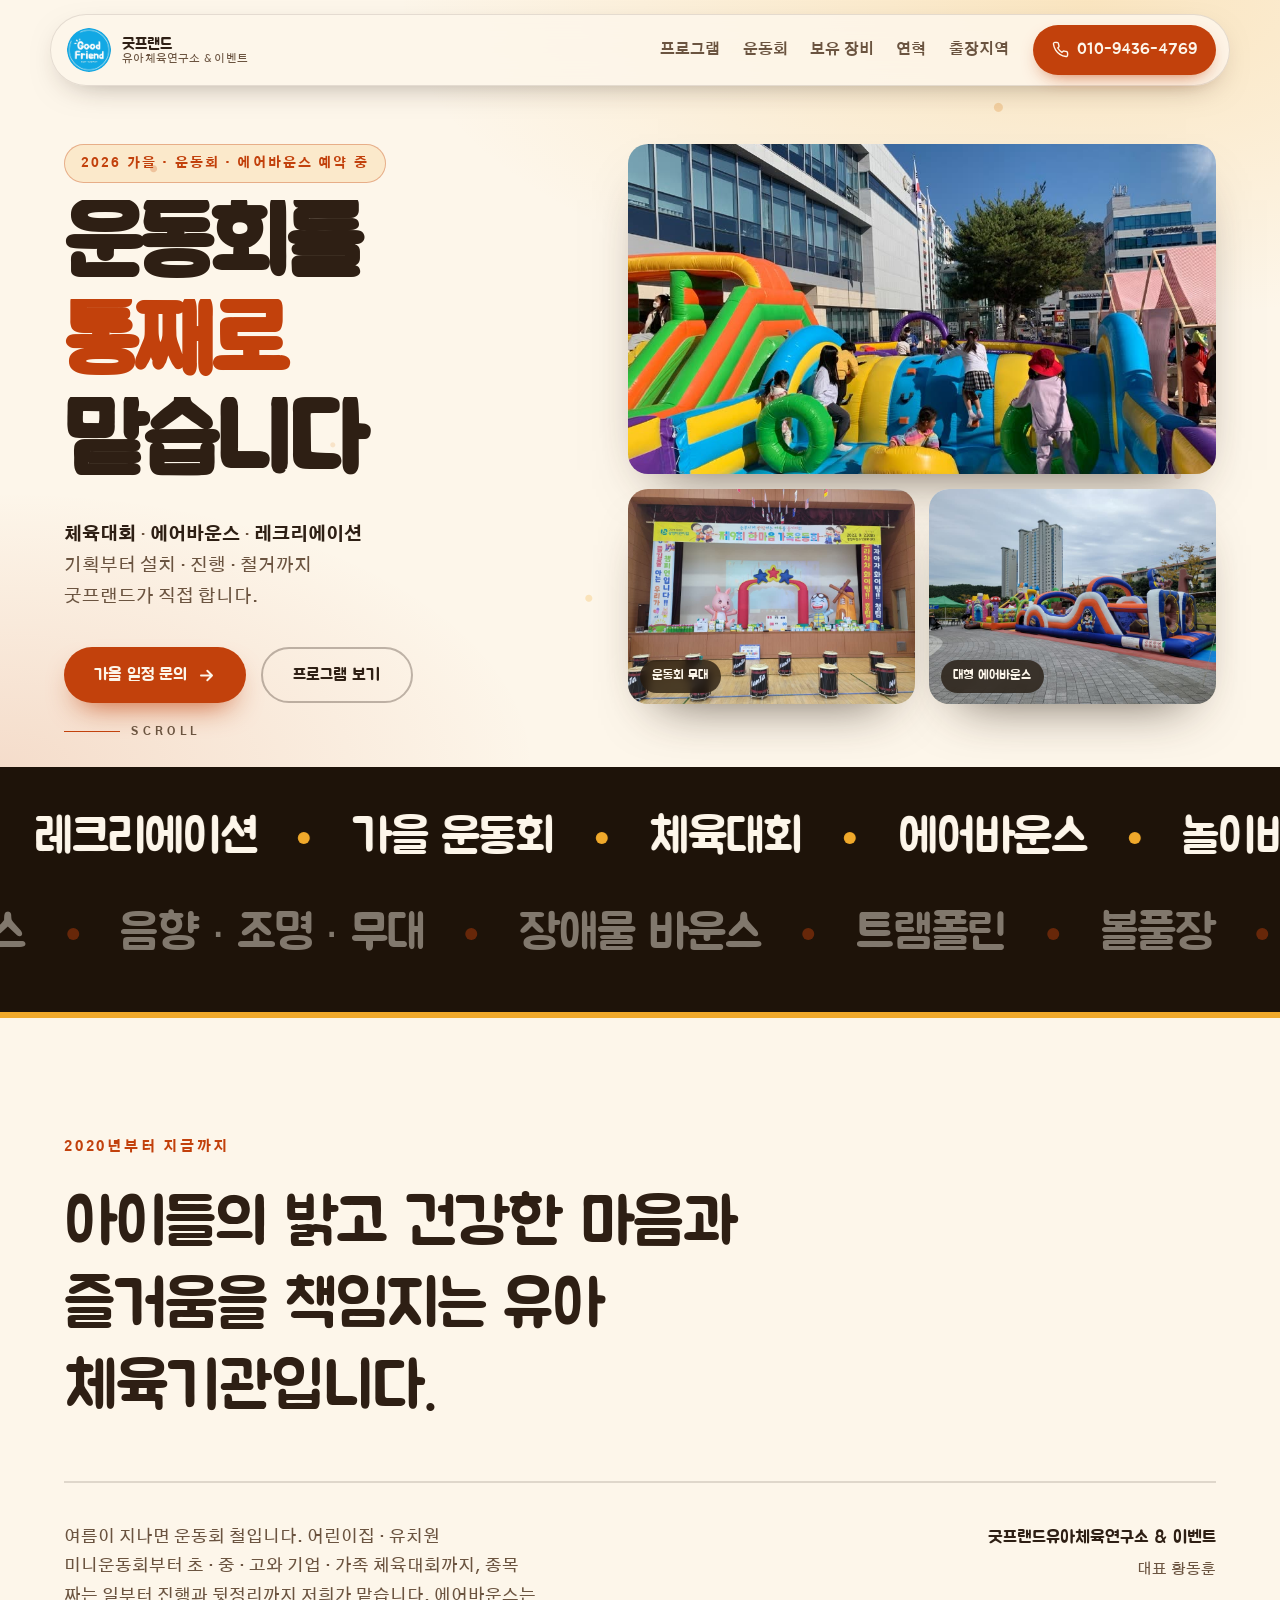
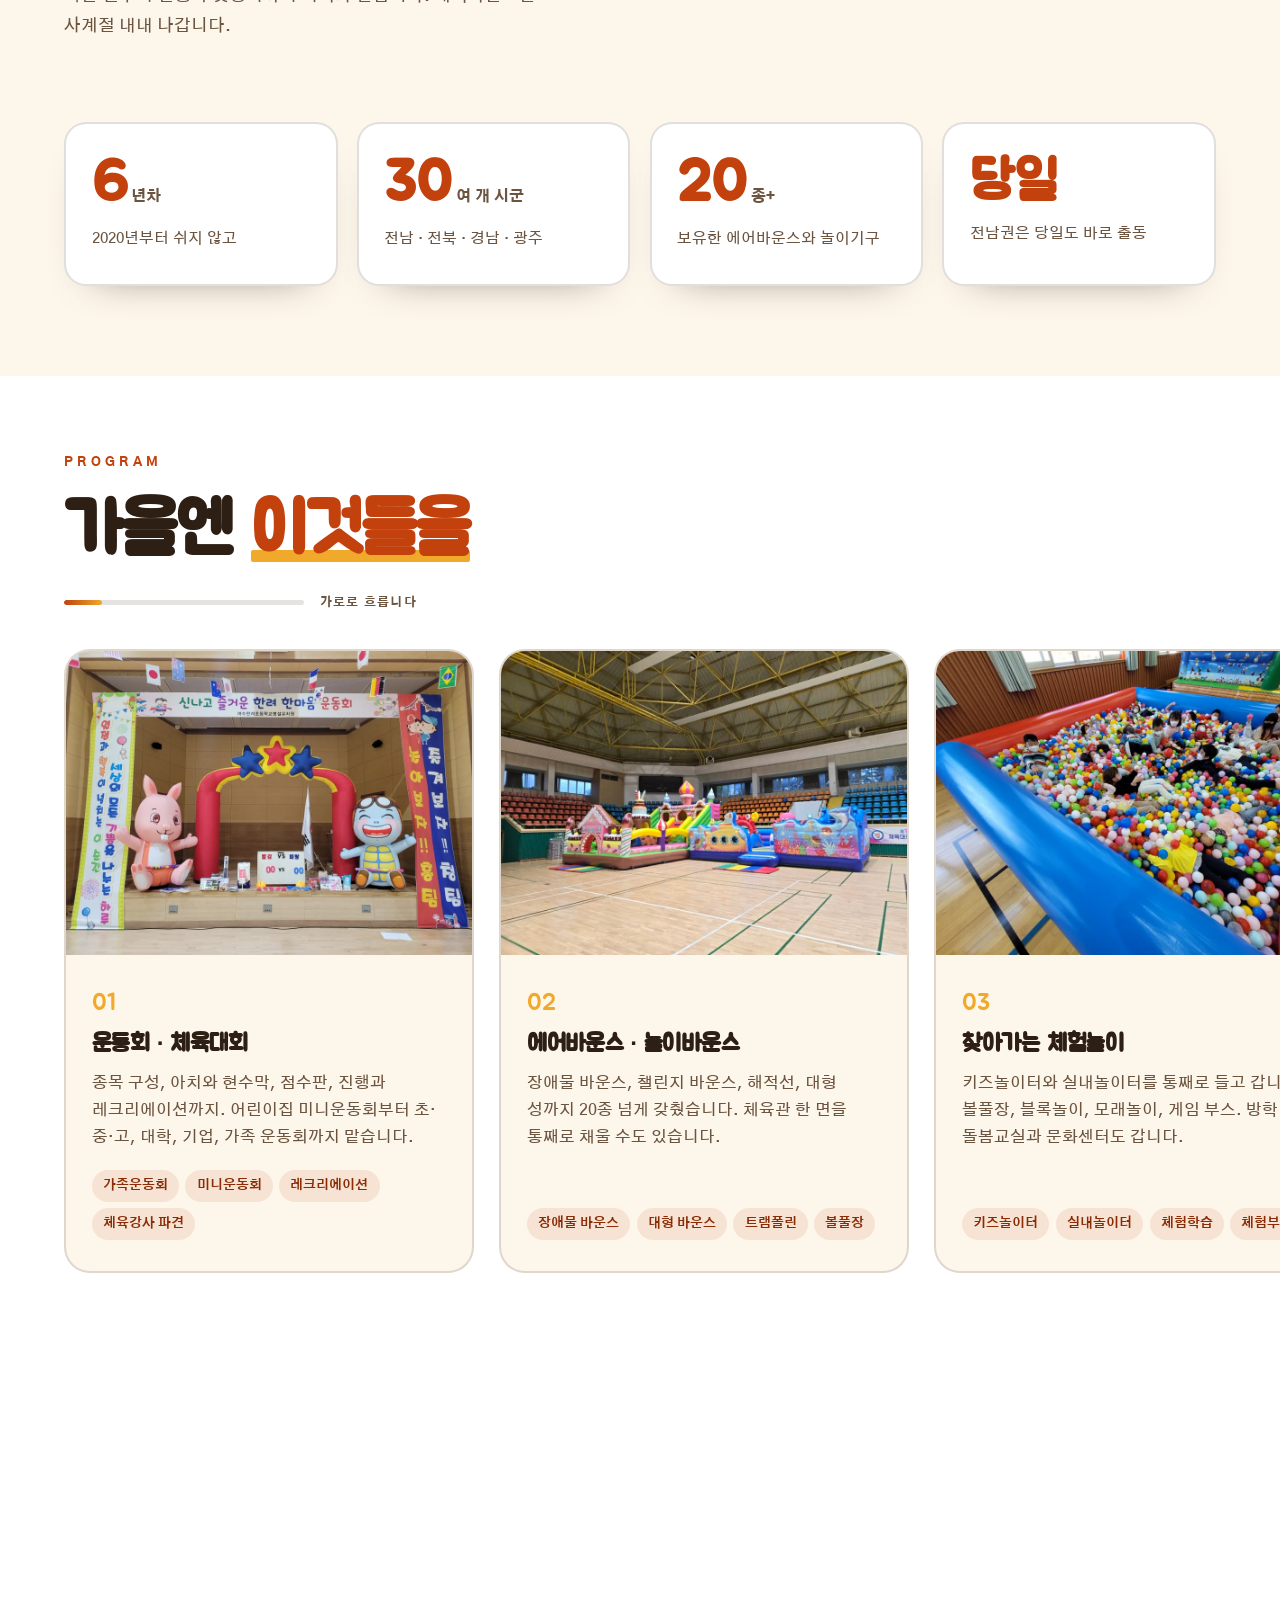
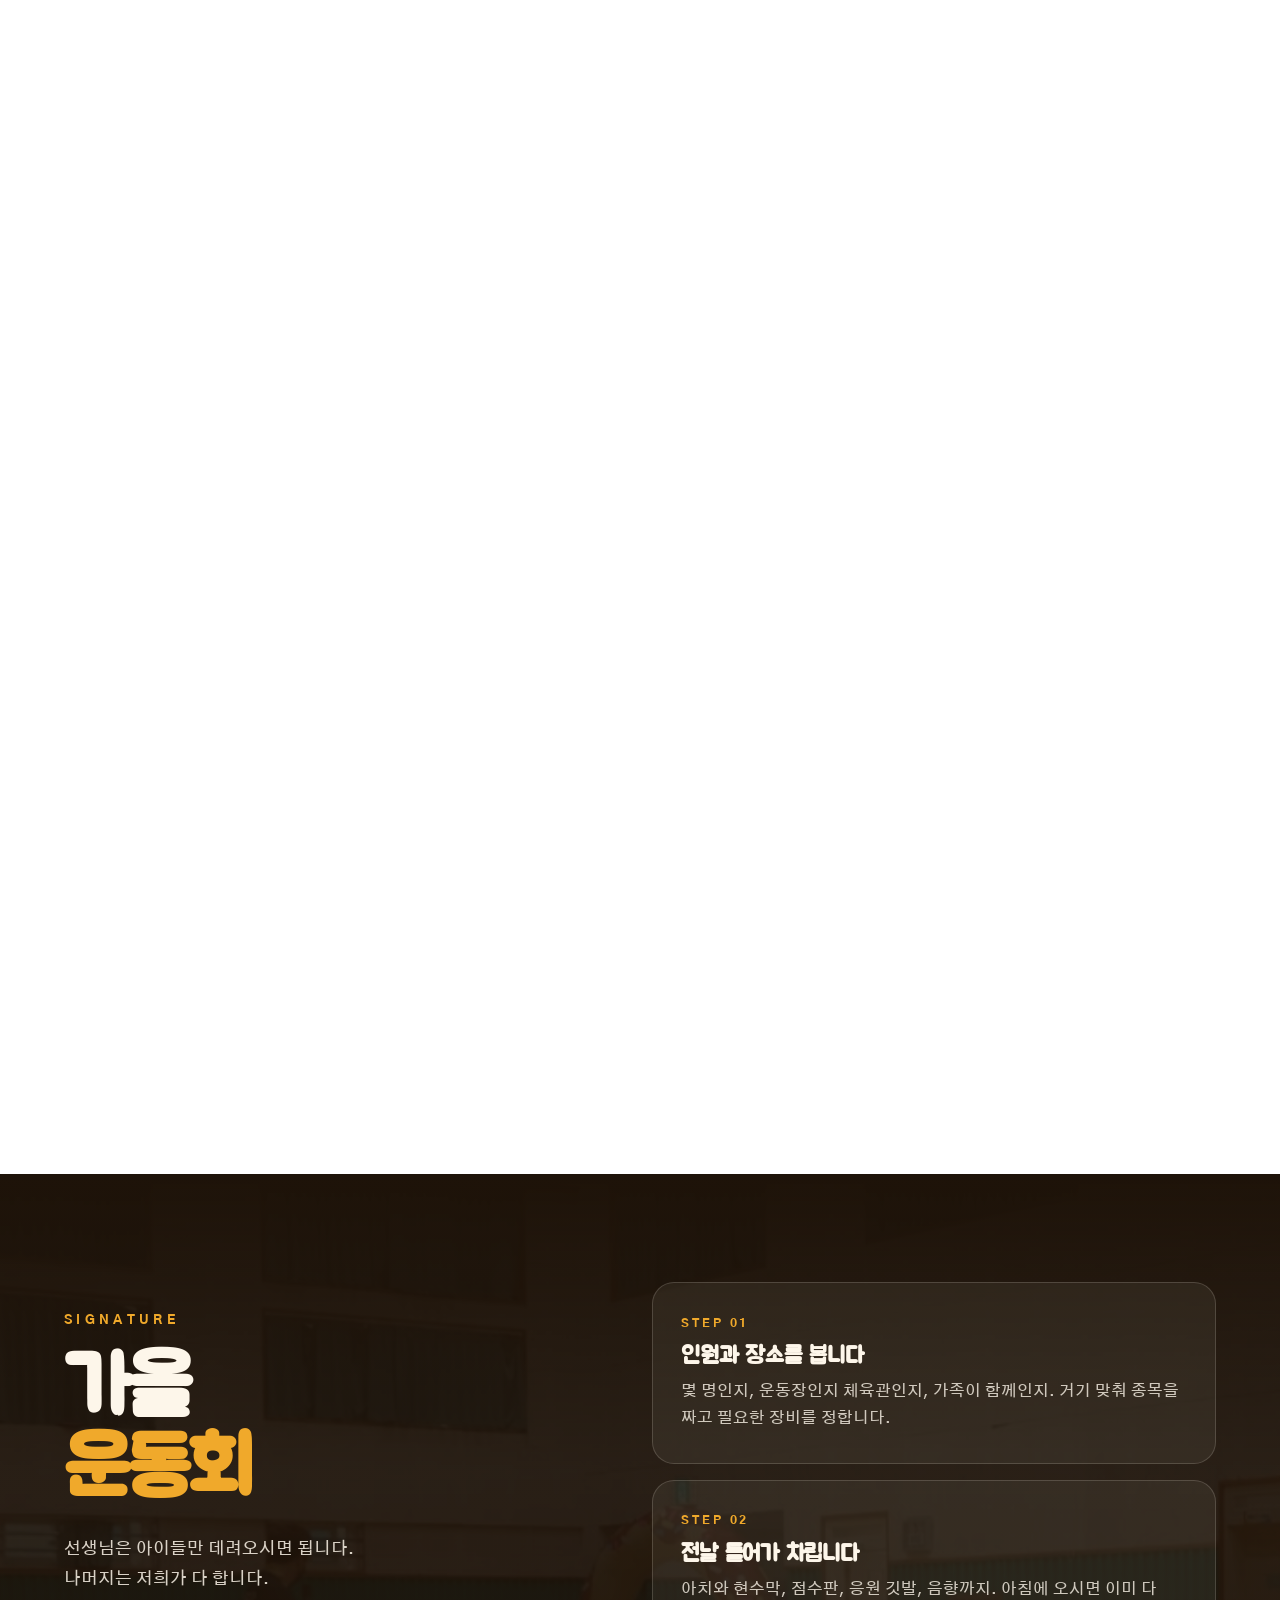
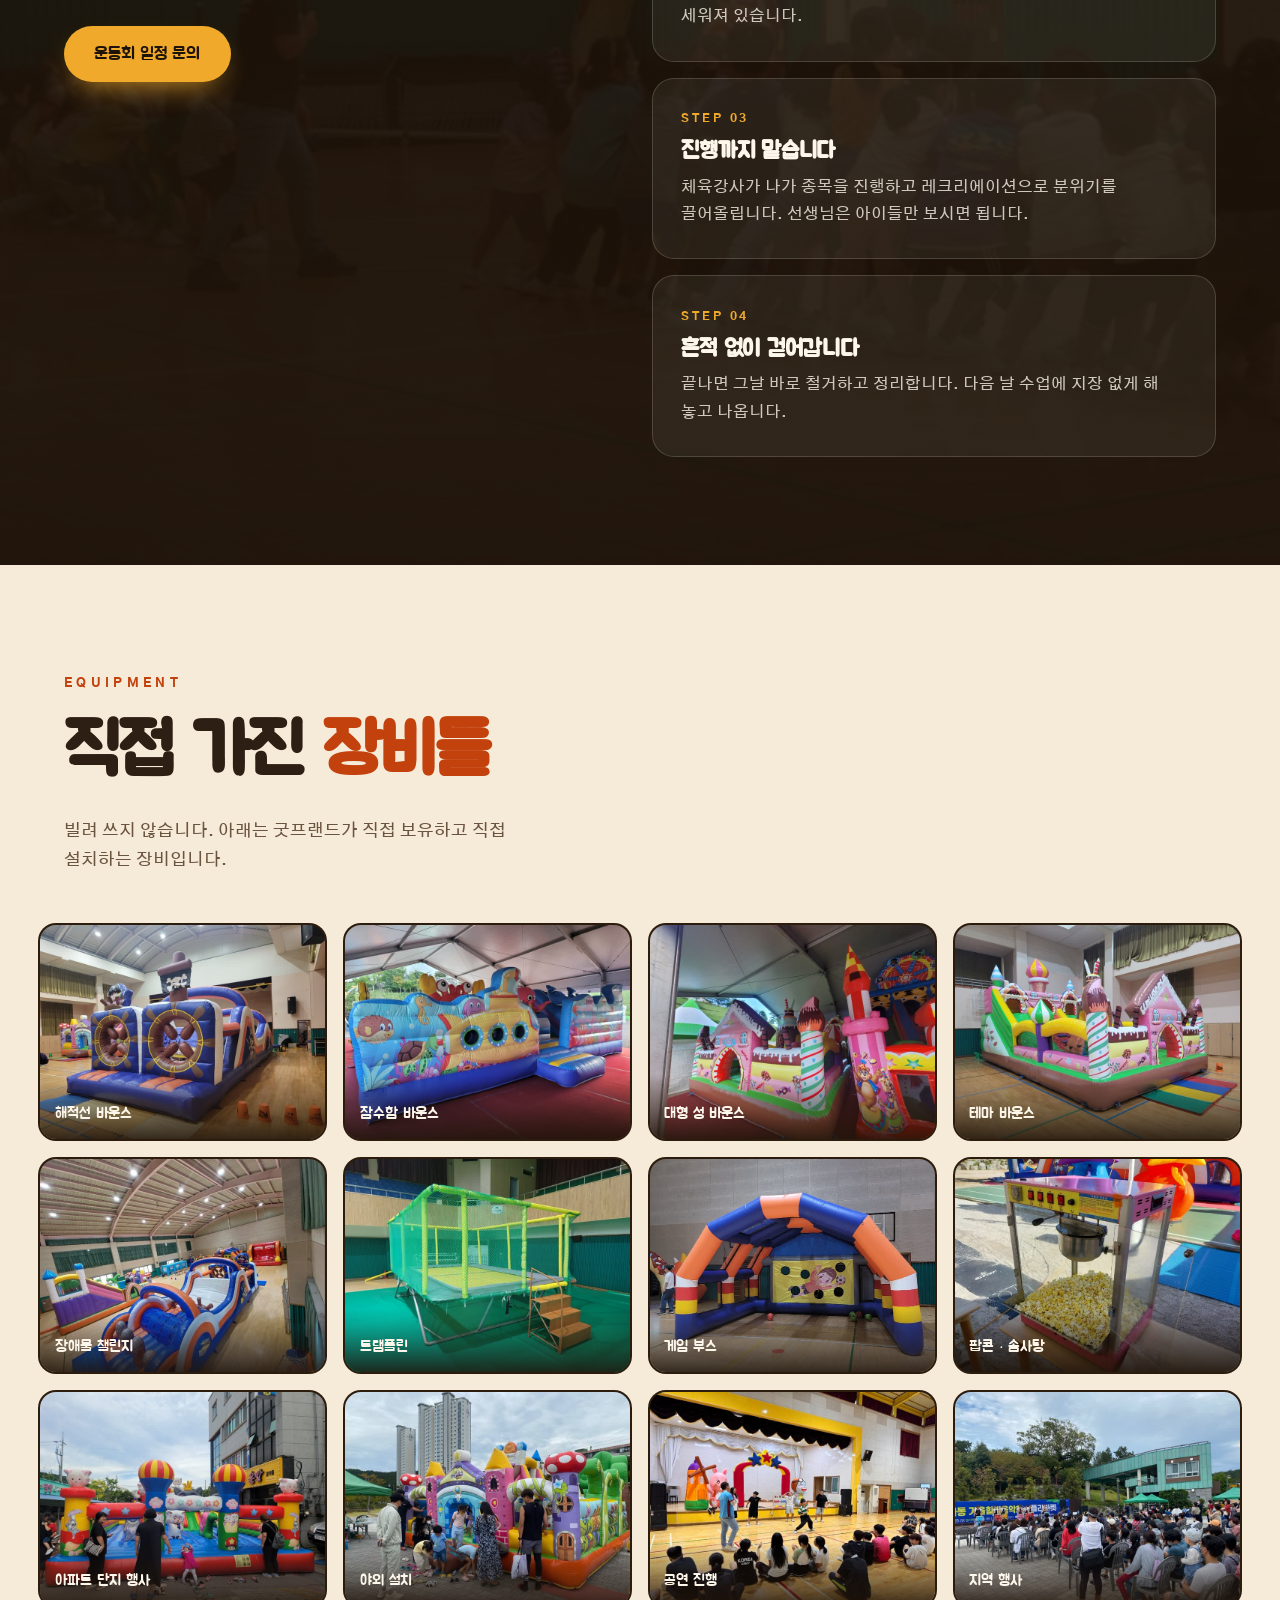
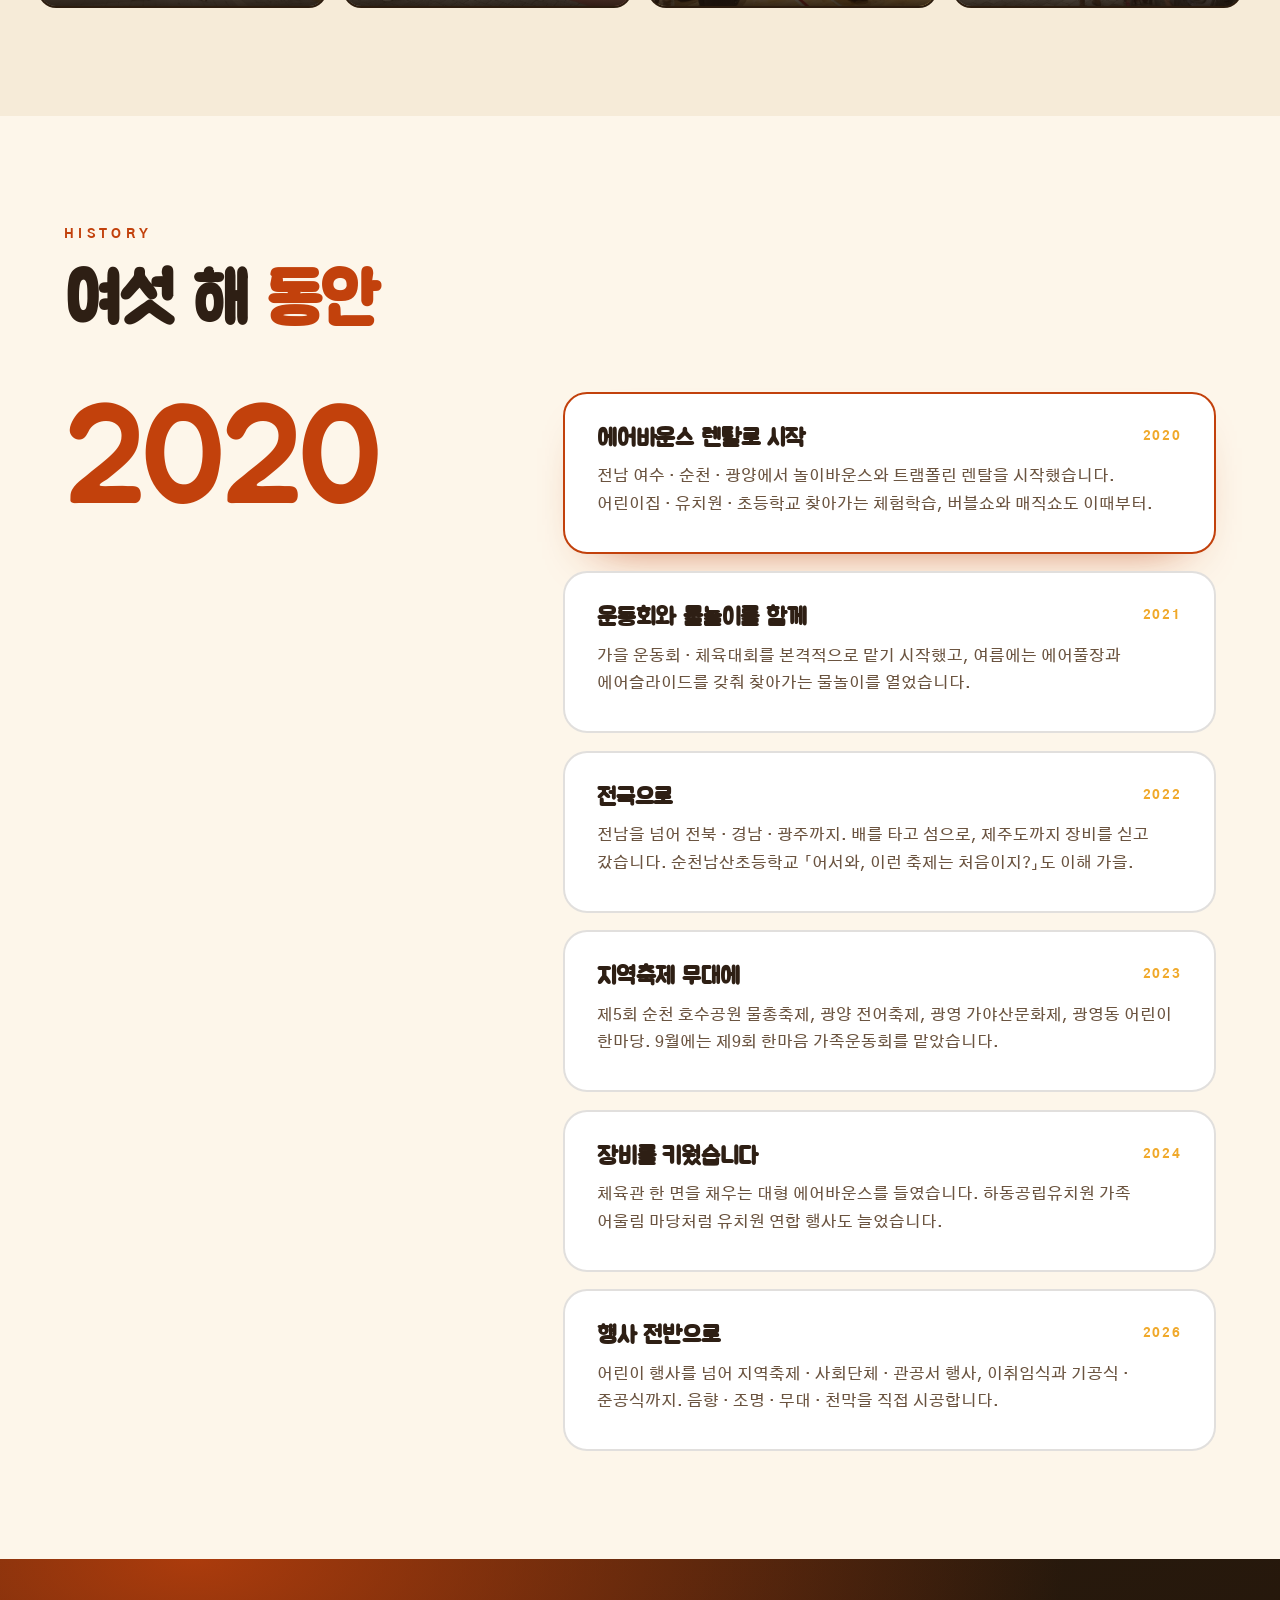
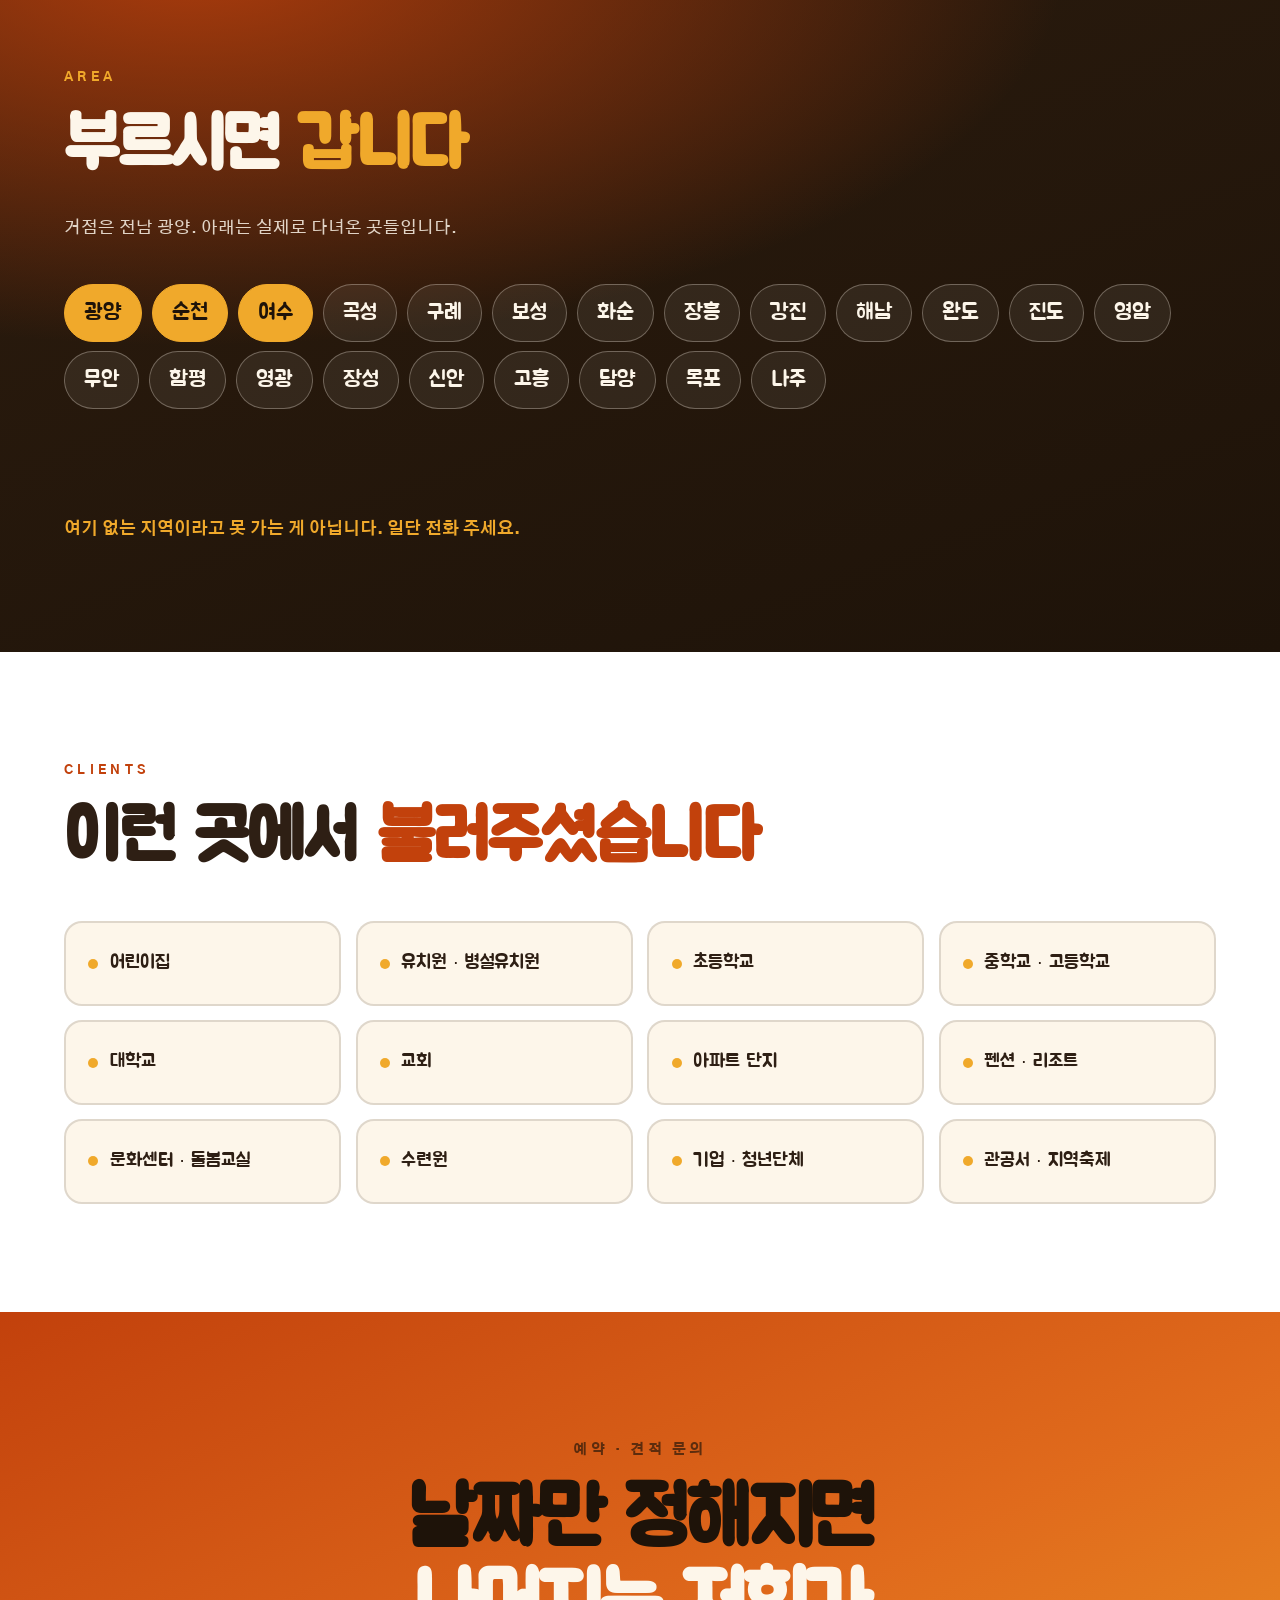
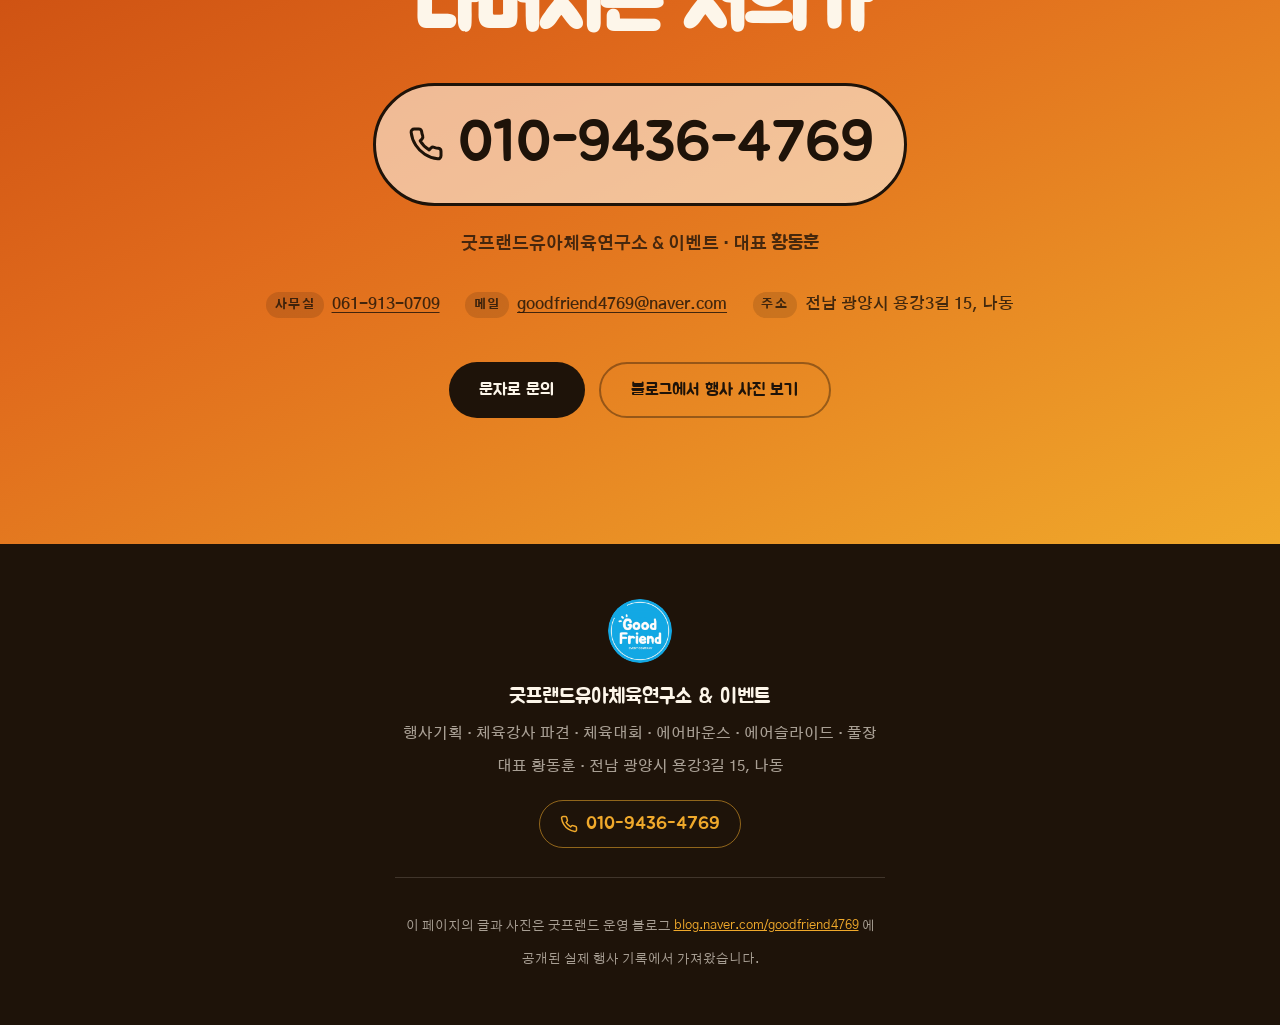
==== commit 33d98da7: "가을판으로 리뉴얼 — 운동회·에어바운스 중심, 사진을 블로그 실사로 교체 여름이 끝나 물놀이 중심 구성이 맞지 않아 전면 개편.  사진 - AI 생성 이미지 7장과 물놀이 영상(1" ====
--- a/index.html
+++ b/index.html
@@ -3,12 +3,13 @@
 <head>
 <meta charset="UTF-8">
 <meta name="viewport" content="width=device-width, initial-scale=1">
-<title>굿프랜드유아체육연구소 &amp; 이벤트 — 찾아가는 물놀이 · 에어바운스 · 운동회</title>
-<meta name="description" content="전남 여수·순천·광양 기반 유아체육 이벤트 전문. 찾아가는 여름 물놀이(에어풀장·에어슬라이드), 에어바운스, 운동회·체육대회, 버블쇼까지 직접 설치·진행합니다. 대표 황동훈 010-9436-4769">
+<title>굿프랜드유아체육연구소 &amp; 이벤트 — 가을 운동회 · 체육대회 · 에어바운스</title>
+<meta name="description" content="전남 여수·순천·광양 기반 유아체육 이벤트 전문. 가을 운동회와 체육대회, 대형 에어바운스, 레크리에이션, 음향·조명·무대까지 직접 설치하고 진행합니다. 대표 황동훈 010-9436-4769">
 <meta property="og:title" content="굿프랜드유아체육연구소 & 이벤트">
-<meta property="og:description" content="아이들의 밝고 건강한 마음과 즐거움을 책임지는 유아 체육기관. 전국 어디든 찾아갑니다.">
+<meta property="og:description" content="가을 운동회를 통째로 맡습니다. 기획부터 설치·진행·철거까지. 전국 어디든 찾아갑니다.">
 <meta property="og:type" content="website">
-<meta property="og:image" content="assets/video/hero-poster.jpg">
+<meta property="og:image" content="assets/img/hero-main.jpg">
+<link rel="icon" href="assets/img/logo.png">
 <link rel="preconnect" href="https://fonts.googleapis.com">
 <link rel="preconnect" href="https://fonts.gstatic.com" crossorigin>
 <link href="https://fonts.googleapis.com/css2?family=Jua&family=Gothic+A1:wght@300;400;500;700;800;900&display=swap" rel="stylesheet">
@@ -16,24 +17,18 @@
 </head>
 <body>
 
-<!-- 스크롤 진행률 -->
 <div class="progress" aria-hidden="true"><span id="progressBar"></span></div>
 
 <!-- 상단 내비 -->
 <header class="nav" id="nav">
   <a class="nav__brand" href="#top">
-    <span class="nav__mark" aria-hidden="true">
-      <svg viewBox="0 0 24 24" fill="none" stroke="currentColor" stroke-width="2.2" stroke-linecap="round" stroke-linejoin="round">
-        <path d="M2 16c1.6 0 1.6 1.4 3.2 1.4S6.8 16 8.4 16s1.6 1.4 3.2 1.4S13.2 16 14.8 16s1.6 1.4 3.2 1.4S19.6 16 22 16"/>
-        <path d="M2 20.6c1.6 0 1.6 1.4 3.2 1.4s1.6-1.4 3.2-1.4 1.6 1.4 3.2 1.4 1.6-1.4 3.2-1.4 1.6 1.4 3.2 1.4 1.6-1.4 4-1.4"/>
-        <circle cx="12" cy="7" r="4"/>
-      </svg>
-    </span>
+    <img class="nav__logo" src="assets/img/logo.png" alt="굿프랜드 로고" width="44" height="44">
     <span class="nav__name">굿프랜드<em>유아체육연구소 &amp; 이벤트</em></span>
   </a>
   <nav class="nav__links" aria-label="주요 메뉴">
     <a href="#services">프로그램</a>
-    <a href="#water">물놀이</a>
+    <a href="#sports">운동회</a>
+    <a href="#gear">보유 장비</a>
     <a href="#story">연혁</a>
     <a href="#area">출장지역</a>
   </nav>
@@ -47,32 +42,43 @@
 
 <!-- ══════════ 1. 히어로 ══════════ -->
 <section class="hero" id="hero">
-  <div class="hero__media">
-    <video id="heroVideo" class="hero__video" autoplay muted loop playsinline preload="metadata" poster="assets/video/hero-poster.jpg" aria-hidden="true">
-      <source src="assets/video/hero.mp4" type="video/mp4">
-    </video>
-    <div class="hero__scrim"></div>
-    <div class="hero__caustics" aria-hidden="true"></div>
-  </div>
-
+  <div class="hero__leaves" aria-hidden="true"></div>
   <div class="hero__inner">
-    <p class="hero__eyebrow"><span>전남 여수 · 순천 · 광양</span></p>
-    <h1 class="hero__title">
-      <span class="line"><span class="w">여</span><span class="w">름</span><span class="w">을</span></span>
-      <span class="line"><span class="w hl">통</span><span class="w hl">째</span><span class="w hl">로</span></span>
-      <span class="line"><span class="w">싣</span><span class="w">고</span><span class="w gap"></span><span class="w">갑</span><span class="w">니</span><span class="w">다</span></span>
-    </h1>
-    <p class="hero__sub">
-      <b>에어풀장</b> · <b>에어슬라이드</b> · <b>에어바운스</b> · <b>운동회</b><br>
-      설치부터 회수까지 굿프랜드가 직접 합니다.
-    </p>
-    <div class="hero__actions">
-      <a class="btn btn--splash" href="tel:010-9436-4769" data-magnet>
-        <span>지금 전화 문의</span>
-        <svg viewBox="0 0 24 24" fill="none" stroke="currentColor" stroke-width="2.4" stroke-linecap="round" stroke-linejoin="round" aria-hidden="true"><path d="M5 12h14M13 6l6 6-6 6"/></svg>
-      </a>
-      <a class="btn btn--ghost" href="#services">프로그램 보기</a>
-    </div>
+
+    <div class="hero__copy">
+      <p class="hero__eyebrow"><span>2026 가을 · 운동회 · 에어바운스 예약 중</span></p>
+      <h1 class="hero__title">
+        <span class="line"><span class="w">운</span><span class="w">동</span><span class="w">회</span><span class="w">를</span></span>
+        <span class="line"><span class="w hl">통</span><span class="w hl">째</span><span class="w hl">로</span></span>
+        <span class="line"><span class="w">맡</span><span class="w">습</span><span class="w">니</span><span class="w">다</span></span>
+      </h1>
+      <p class="hero__sub">
+        <b>체육대회</b> · <b>에어바운스</b> · <b>레크리에이션</b><br>
+        기획부터 설치 · 진행 · 철거까지 굿프랜드가 직접 합니다.
+      </p>
+      <div class="hero__actions">
+        <a class="btn btn--maple" href="tel:010-9436-4769" data-magnet>
+          <span>가을 일정 문의</span>
+          <svg viewBox="0 0 24 24" fill="none" stroke="currentColor" stroke-width="2.4" stroke-linecap="round" stroke-linejoin="round" aria-hidden="true"><path d="M5 12h14M13 6l6 6-6 6"/></svg>
+        </a>
+        <a class="btn btn--line" href="#services">프로그램 보기</a>
+      </div>
+    </div>
+
+    <div class="hero__shots">
+      <figure class="hero__shot hero__shot--big">
+        <img src="assets/img/hero-main.jpg" alt="야외에 설치된 대형 에어바운스 위에서 뛰노는 아이들" width="1700" height="956" fetchpriority="high">
+      </figure>
+      <figure class="hero__shot hero__shot--a">
+        <img src="assets/img/hero-sports.jpg" alt="체육관에 차려진 한마음 가족운동회 무대와 아치" width="900" height="506" loading="lazy">
+        <figcaption>운동회 무대</figcaption>
+      </figure>
+      <figure class="hero__shot hero__shot--b">
+        <img src="assets/img/hero-outdoor.jpg" alt="광장에 나란히 설치된 대형 에어바운스 두 동" width="900" height="506" loading="lazy">
+        <figcaption>대형 에어바운스</figcaption>
+      </figure>
+    </div>
+
   </div>
 
   <div class="hero__cue" aria-hidden="true">
@@ -83,26 +89,22 @@
 
 <!-- ══════════ 2. 키워드 마퀴 ══════════ -->
 <section class="marquee" aria-hidden="true">
-  <div class="marquee__row" data-marquee data-dir="1">
-    <div class="marquee__track" id="mq1"></div>
-  </div>
-  <div class="marquee__row marquee__row--alt" data-marquee data-dir="-1">
-    <div class="marquee__track" id="mq2"></div>
-  </div>
+  <div class="marquee__row" data-marquee data-dir="1"><div class="marquee__track" id="mq1"></div></div>
+  <div class="marquee__row marquee__row--alt" data-marquee data-dir="-1"><div class="marquee__track" id="mq2"></div></div>
 </section>
 
 <!-- ══════════ 3. 선언 ══════════ -->
 <section class="statement" id="about">
   <div class="wrap">
-    <p class="statement__label" data-reveal>2020년부터 지금까지</p>
+    <p class="statement__label">2020년부터 지금까지</p>
     <p class="statement__big" data-words>
       아이들의 밝고 건강한 마음과 즐거움을 책임지는 유아 체육기관입니다.
     </p>
     <div class="statement__meta">
-      <p data-reveal data-delay="80">
-        전남 여수 · 순천 · 광양을 거점으로 어린이집과 유치원, 초등학교부터
-        교회 · 아파트단지 · 펜션 · 관공서 행사까지. 부르시면 갑니다.
-        배 타고 섬도 가고, 제주도도 갑니다.
+      <p data-reveal>
+        여름이 지나면 운동회 철입니다. 어린이집 · 유치원 미니운동회부터
+        초 · 중 · 고와 기업 · 가족 체육대회까지, 종목 짜는 일부터 진행과
+        뒷정리까지 저희가 맡습니다. 에어바운스는 사계절 내내 나갑니다.
       </p>
       <p class="statement__sign" data-reveal data-delay="160">
         <em>굿프랜드유아체육연구소 &amp; 이벤트</em>
@@ -124,8 +126,8 @@
       <span class="stat__label">전남 · 전북 · 경남 · 광주</span>
     </div>
     <div class="stat" data-reveal data-delay="160">
-      <span class="stat__num"><b data-count="20">0</b><i>가지+</i></span>
-      <span class="stat__label">물놀이부터 무대 시공까지</span>
+      <span class="stat__num"><b data-count="20">0</b><i>종+</i></span>
+      <span class="stat__label">보유한 에어바운스와 놀이기구</span>
     </div>
     <div class="stat" data-reveal data-delay="240">
       <span class="stat__num"><b class="stat__word">당일</b></span>
@@ -139,7 +141,7 @@
   <div class="rail__sticky">
     <div class="rail__head">
       <p class="sec__kicker">PROGRAM</p>
-      <h2 class="sec__title">무엇을 <em>부르실</em> 건가요</h2>
+      <h2 class="sec__title">가을엔 <em>이것들을</em></h2>
       <div class="rail__hint" aria-hidden="true">
         <span class="rail__hintBar"><i id="railBar"></i></span>
         <span>가로로 흐릅니다</span>
@@ -147,126 +149,133 @@
     </div>
     <div class="rail__track" id="railTrack">
 
-      <article class="card card--water">
-        <div class="card__img"><img src="assets/img/water3.jpg" alt="에어슬라이드에서 아이가 물로 미끄러져 내려오는 모습" loading="lazy"></div>
+      <article class="card">
+        <div class="card__img"><img src="assets/img/p-sports.jpg" alt="운동회 아치와 응원 현수막이 설치된 체육관 무대" loading="lazy"></div>
         <div class="card__body">
           <span class="card__no">01</span>
-          <h3>찾아가는 여름 물놀이</h3>
-          <p>에어풀장 · 에어슬라이드 · 에어수영장을 행사장에 그대로 세웁니다. 설치와 회수, 물 채우고 빼는 것까지 저희가 합니다.</p>
-          <ul class="card__tags">
-            <li>에어풀장</li><li>에어슬라이드</li><li>에어수영장</li><li>워터슬라이드</li>
-          </ul>
-        </div>
-      </article>
-
-      <article class="card card--bounce">
-        <div class="card__img"><img src="assets/img/bounce.jpg" alt="유치원 운동장에 설치된 대형 장애물 에어바운스에서 노는 아이들" loading="lazy"></div>
+          <h3>운동회 · 체육대회</h3>
+          <p>종목 구성, 아치와 현수막, 점수판, 진행과 레크리에이션까지. 어린이집 미니운동회부터 초·중·고, 대학, 기업, 가족 운동회까지 맡습니다.</p>
+          <ul class="card__tags"><li>가족운동회</li><li>미니운동회</li><li>레크리에이션</li><li>체육강사 파견</li></ul>
+        </div>
+      </article>
+
+      <article class="card">
+        <div class="card__img"><img src="assets/img/p-bounce.jpg" alt="체육관을 가득 채운 대형 에어바운스" loading="lazy"></div>
         <div class="card__body">
           <span class="card__no">02</span>
           <h3>에어바운스 · 놀이바운스</h3>
-          <p>장애물 바운스, 챌린지 바운스, 대형 에어바운스, 해적 장애물까지. 트램폴린(방방이)과 볼풀장도 함께 나갑니다.</p>
-          <ul class="card__tags">
-            <li>장애물 바운스</li><li>챌린지 바운스</li><li>트램폴린</li><li>볼풀장</li>
-          </ul>
-        </div>
-      </article>
-
-      <article class="card card--sports">
-        <div class="card__img"><img src="assets/img/sports.jpg" alt="초등학교 운동회에서 계주를 하는 아이들" loading="lazy"></div>
+          <p>장애물 바운스, 챌린지 바운스, 해적선, 대형 성까지 20종 넘게 갖췄습니다. 체육관 한 면을 통째로 채울 수도 있습니다.</p>
+          <ul class="card__tags"><li>장애물 바운스</li><li>대형 바운스</li><li>트램폴린</li><li>볼풀장</li></ul>
+        </div>
+      </article>
+
+      <article class="card">
+        <div class="card__img"><img src="assets/img/p-play.jpg" alt="실내에 설치된 대형 볼풀장" loading="lazy"></div>
         <div class="card__body">
           <span class="card__no">03</span>
-          <h3>운동회 · 체육대회</h3>
-          <p>어린이집·유치원 미니운동회부터 초·중·고, 대학, 기업, 가족 운동회까지. 종목 구성과 레크리에이션 진행을 함께 맡습니다.</p>
-          <ul class="card__tags">
-            <li>가족운동회</li><li>미니운동회</li><li>레크리에이션</li><li>단체 체육대회</li>
-          </ul>
-        </div>
-      </article>
-
-      <article class="card card--play">
-        <div class="card__img"><img src="assets/img/water1.jpg" alt="행사장에 설치된 대형 에어풀장에서 물놀이하는 아이들" loading="lazy"></div>
+          <h3>찾아가는 체험놀이</h3>
+          <p>키즈놀이터와 실내놀이터를 통째로 들고 갑니다. 볼풀장, 블록놀이, 모래놀이, 게임 부스. 방학 돌봄교실과 문화센터도 갑니다.</p>
+          <ul class="card__tags"><li>키즈놀이터</li><li>실내놀이터</li><li>체험학습</li><li>체험부스</li></ul>
+        </div>
+      </article>
+
+      <article class="card">
+        <div class="card__img"><img src="assets/img/p-show.jpg" alt="야외 행사장에서 인형탈 공연을 보는 아이들" loading="lazy"></div>
         <div class="card__body">
           <span class="card__no">04</span>
-          <h3>찾아가는 체험놀이</h3>
-          <p>키즈놀이터와 실내놀이터를 통째로 들고 갑니다. 방학 중 돌봄교실, 문화센터, 체험학습, 축제 체험부스 운영까지.</p>
-          <ul class="card__tags">
-            <li>키즈놀이터</li><li>실내놀이터</li><li>체험학습</li><li>체험부스</li>
-          </ul>
-        </div>
-      </article>
-
-      <article class="card card--show">
-        <div class="card__img"><img src="assets/img/bubble.jpg" alt="유치원 강당에서 진행되는 버블쇼를 보며 손을 뻗는 아이들" loading="lazy"></div>
+          <h3>공연 · 어린이 이벤트</h3>
+          <p>버블쇼, 매직쇼, 인형극. 어린이날 행사와 학예발표회, 가을음악회까지. 팝콘과 솜사탕 부스도 함께 차립니다.</p>
+          <ul class="card__tags"><li>버블쇼</li><li>매직쇼</li><li>인형극</li><li>팝콘 · 솜사탕</li></ul>
+        </div>
+      </article>
+
+      <article class="card">
+        <div class="card__img"><img src="assets/img/p-stage.jpg" alt="이취임식 행사장의 무대와 조명 설치" loading="lazy"></div>
         <div class="card__body">
           <span class="card__no">05</span>
-          <h3>공연 · 어린이 이벤트</h3>
-          <p>버블쇼, 매직쇼, 인형극. 어린이날 행사와 학예발표회, 가을음악회까지 무대 위에서 벌어지는 일도 함께합니다.</p>
-          <ul class="card__tags">
-            <li>버블쇼</li><li>매직쇼</li><li>인형극</li><li>어린이날 행사</li>
-          </ul>
-        </div>
-      </article>
-
-      <article class="card card--stage">
-        <div class="card__img card__img--none">
-          <div class="card__glyph" aria-hidden="true">
-            <svg viewBox="0 0 24 24" fill="none" stroke="currentColor" stroke-width="1.6" stroke-linecap="round" stroke-linejoin="round">
-              <path d="M3 21V10l9-7 9 7v11"/><path d="M3 21h18"/><path d="M8 21v-6h8v6"/><path d="M12 3v4"/>
-            </svg>
-          </div>
-        </div>
+          <h3>행사 전반 <small>2026 확장</small></h3>
+          <p>지역축제와 사회단체 · 관공서 행사, 이취임식 · 기공식 · 준공식까지. 음향 · 조명 · 무대 · 천막을 직접 시공해 통째로 진행합니다.</p>
+          <ul class="card__tags"><li>음향</li><li>조명</li><li>무대</li><li>천막</li></ul>
+        </div>
+      </article>
+
+      <article class="card card--next">
+        <div class="card__img"><img src="assets/img/p-water.jpg" alt="광장에 설치된 대형 에어풀장 전경" loading="lazy"></div>
         <div class="card__body">
           <span class="card__no">06</span>
-          <h3>행사 전반 <small>2026 확장</small></h3>
-          <p>지역축제와 사회단체·관공서 행사, 이취임식·기공식·준공식까지. 음향 · 조명 · 무대 · 천막을 직접 시공해 통째로 진행합니다.</p>
-          <ul class="card__tags">
-            <li>음향</li><li>조명</li><li>무대</li><li>천막</li>
-          </ul>
-        </div>
-      </article>
-
-    </div>
-  </div>
-</section>
-
-<!-- ══════════ 6. 물놀이 스포트라이트 ══════════ -->
-<section class="spot" id="water">
+          <h3>찾아가는 물놀이 <small>내년 예약</small></h3>
+          <p>에어풀장 · 에어슬라이드 · 에어수영장. 올여름은 끝났지만 내년 여름 일정은 지금부터 받습니다. 인기 날짜는 봄에 다 찹니다.</p>
+          <ul class="card__tags"><li>에어풀장</li><li>에어슬라이드</li><li>에어수영장</li><li>내년 6~9월</li></ul>
+        </div>
+      </article>
+
+    </div>
+  </div>
+</section>
+
+<!-- ══════════ 6. 운동회 스포트라이트 ══════════ -->
+<section class="spot" id="sports">
   <div class="spot__bg" aria-hidden="true">
-    <img src="assets/img/water4.jpg" alt="" data-parallax="0.18">
+    <img src="assets/img/spot-sports.jpg" alt="" data-parallax="0.16">
   </div>
   <div class="spot__wrap">
     <div class="spot__sticky">
       <p class="sec__kicker sec__kicker--light">SIGNATURE</p>
-      <h2 class="spot__title">찾아가는<br><em>여름 물놀이</em></h2>
-      <p class="spot__lead">운동장에도, 주차장에도, 섬마을 학교에도 수영장이 생깁니다.</p>
-      <a class="btn btn--sun" href="tel:010-9436-4769" data-magnet><span>물놀이 예약 문의</span></a>
+      <h2 class="spot__title">가을<br><em>운동회</em></h2>
+      <p class="spot__lead">선생님은 아이들만 데려오시면 됩니다. 나머지는 저희가 다 합니다.</p>
+      <a class="btn btn--gold" href="tel:010-9436-4769" data-magnet><span>운동회 일정 문의</span></a>
     </div>
     <ol class="spot__steps">
       <li data-reveal>
         <span class="spot__step">STEP 01</span>
-        <h3>장소를 봅니다</h3>
-        <p>운동장, 강당 앞 공터, 아파트 단지, 펜션 마당. 바닥과 물 · 전기 위치를 확인해 어떤 풀장이 들어갈지 정합니다.</p>
+        <h3>인원과 장소를 봅니다</h3>
+        <p>몇 명인지, 운동장인지 체육관인지, 가족이 함께인지. 거기 맞춰 종목을 짜고 필요한 장비를 정합니다.</p>
       </li>
       <li data-reveal data-delay="80">
         <span class="spot__step">STEP 02</span>
-        <h3>싣고 갑니다</h3>
-        <p>전남 · 전북 · 경남 · 광주는 물론, 배 타고 섬까지. 제주도도 갑니다. 전남권은 당일 출동도 됩니다.</p>
+        <h3>전날 들어가 차립니다</h3>
+        <p>아치와 현수막, 점수판, 응원 깃발, 음향까지. 아침에 오시면 이미 다 세워져 있습니다.</p>
       </li>
       <li data-reveal data-delay="160">
         <span class="spot__step">STEP 03</span>
-        <h3>직접 세웁니다</h3>
-        <p>에어풀장과 에어슬라이드를 펴고 물을 채웁니다. 장비는 시즌 내내 닦아 청결을 유지합니다.</p>
+        <h3>진행까지 맡습니다</h3>
+        <p>체육강사가 나가 종목을 진행하고 레크리에이션으로 분위기를 끌어올립니다. 선생님은 아이들만 보시면 됩니다.</p>
       </li>
       <li data-reveal data-delay="240">
         <span class="spot__step">STEP 04</span>
-        <h3>끝까지 있습니다</h3>
-        <p>안전 관리하며 물놀이를 진행하고, 끝나면 물을 빼고 회수까지. 학교는 손 하나 안 대셔도 됩니다.</p>
+        <h3>흔적 없이 걷어갑니다</h3>
+        <p>끝나면 그날 바로 철거하고 정리합니다. 다음 날 수업에 지장 없게 해 놓고 나옵니다.</p>
       </li>
     </ol>
   </div>
 </section>
 
-<!-- ══════════ 7. 연혁 ══════════ -->
+<!-- ══════════ 7. 보유 장비 ══════════ -->
+<section class="gear" id="gear">
+  <div class="wrap">
+    <p class="sec__kicker">EQUIPMENT</p>
+    <h2 class="sec__title">직접 가진 <em>장비들</em></h2>
+    <p class="gear__lead" data-reveal>
+      빌려 쓰지 않습니다. 아래는 굿프랜드가 직접 보유하고 직접 설치하는 장비입니다.
+    </p>
+  </div>
+  <div class="gear__grid" id="gearGrid">
+    <figure data-reveal><img src="assets/img/g01.jpg" alt="해적선 모양 대형 에어바운스" loading="lazy"><figcaption>해적선 바운스</figcaption></figure>
+    <figure data-reveal data-delay="40"><img src="assets/img/g02.jpg" alt="잠수함 모양 대형 에어바운스" loading="lazy"><figcaption>잠수함 바운스</figcaption></figure>
+    <figure data-reveal data-delay="80"><img src="assets/img/g03.jpg" alt="성 모양 대형 에어바운스" loading="lazy"><figcaption>대형 성 바운스</figcaption></figure>
+    <figure data-reveal data-delay="120"><img src="assets/img/g04.jpg" alt="케이크 테마 에어바운스" loading="lazy"><figcaption>테마 바운스</figcaption></figure>
+    <figure data-reveal data-delay="160"><img src="assets/img/g05.jpg" alt="긴 장애물 코스형 에어바운스" loading="lazy"><figcaption>장애물 챌린지</figcaption></figure>
+    <figure data-reveal data-delay="200"><img src="assets/img/g06.jpg" alt="안전망을 두른 트램폴린" loading="lazy"><figcaption>트램폴린</figcaption></figure>
+    <figure data-reveal data-delay="240"><img src="assets/img/g07.jpg" alt="체육관에 설치된 게임 부스" loading="lazy"><figcaption>게임 부스</figcaption></figure>
+    <figure data-reveal data-delay="280"><img src="assets/img/g08.jpg" alt="팝콘 기계" loading="lazy"><figcaption>팝콘 · 솜사탕</figcaption></figure>
+    <figure data-reveal data-delay="320"><img src="assets/img/g09.jpg" alt="아파트 단지에 설치된 에어바운스와 가족들" loading="lazy"><figcaption>아파트 단지 행사</figcaption></figure>
+    <figure data-reveal data-delay="360"><img src="assets/img/g10.jpg" alt="야외 대형 에어바운스 앞에 모인 가족들" loading="lazy"><figcaption>야외 설치</figcaption></figure>
+    <figure data-reveal data-delay="400"><img src="assets/img/g11.jpg" alt="체육관에서 공연을 보는 아이들" loading="lazy"><figcaption>공연 진행</figcaption></figure>
+    <figure data-reveal data-delay="440"><img src="assets/img/g12.jpg" alt="야외 음악회 관중석" loading="lazy"><figcaption>지역 행사</figcaption></figure>
+  </div>
+</section>
+
+<!-- ══════════ 8. 연혁 ══════════ -->
 <section class="story" id="story">
   <div class="wrap">
     <p class="sec__kicker">HISTORY</p>
@@ -280,20 +289,20 @@
         <p>전남 여수 · 순천 · 광양에서 놀이바운스와 트램폴린 렌탈을 시작했습니다. 어린이집 · 유치원 · 초등학교 찾아가는 체험학습, 버블쇼와 매직쇼도 이때부터.</p>
       </li>
       <li class="story__item" data-year="2021" data-reveal>
-        <h3>찾아가는 물놀이 본격화</h3>
-        <p>에어풀장 · 에어슬라이드 · 에어수영장을 갖추고 여름 물놀이를 주력으로. 방학 중 실내놀이터와 키즈놀이터 프로그램을 함께 열었습니다.</p>
+        <h3>운동회와 물놀이를 함께</h3>
+        <p>가을 운동회 · 체육대회를 본격적으로 맡기 시작했고, 여름에는 에어풀장과 에어슬라이드를 갖춰 찾아가는 물놀이를 열었습니다.</p>
       </li>
       <li class="story__item" data-year="2022" data-reveal>
         <h3>전국으로</h3>
-        <p>전남을 넘어 전북 · 경남 · 광주까지. 배를 타고 섬으로, 제주도까지 장비를 싣고 갔습니다.</p>
+        <p>전남을 넘어 전북 · 경남 · 광주까지. 배를 타고 섬으로, 제주도까지 장비를 싣고 갔습니다. 순천남산초등학교 「어서와, 이런 축제는 처음이지?」도 이해 가을.</p>
       </li>
       <li class="story__item" data-year="2023" data-reveal>
         <h3>지역축제 무대에</h3>
-        <p>제5회 순천 호수공원 물총축제, 광양 전어축제, 광영 가야산문화제, 광영동 어린이 한마당. 학교 밖 큰 행사로 자리를 넓혔습니다.</p>
+        <p>제5회 순천 호수공원 물총축제, 광양 전어축제, 광영 가야산문화제, 광영동 어린이 한마당. 9월에는 제9회 한마음 가족운동회를 맡았습니다.</p>
       </li>
       <li class="story__item" data-year="2024" data-reveal>
-        <h3>시즌이 길어졌습니다</h3>
-        <p>물놀이 시즌을 9월 초까지 운영. 해마다 첫 예약을 넣어주시는 단골 학교들이 생겼습니다.</p>
+        <h3>장비를 키웠습니다</h3>
+        <p>체육관 한 면을 채우는 대형 에어바운스를 들였습니다. 하동공립유치원 가족 어울림 마당처럼 유치원 연합 행사도 늘었습니다.</p>
       </li>
       <li class="story__item" data-year="2026" data-reveal>
         <h3>행사 전반으로</h3>
@@ -303,18 +312,18 @@
   </div>
 </section>
 
-<!-- ══════════ 8. 출장 지역 ══════════ -->
+<!-- ══════════ 9. 출장 지역 ══════════ -->
 <section class="area" id="area">
   <div class="wrap">
     <p class="sec__kicker sec__kicker--light">AREA</p>
     <h2 class="sec__title sec__title--light">부르시면 <em>갑니다</em></h2>
-    <p class="area__lead" data-reveal>거점은 전남 여수 · 순천 · 광양. 아래는 실제로 다녀온 곳들입니다.</p>
+    <p class="area__lead" data-reveal>거점은 전남 광양. 아래는 실제로 다녀온 곳들입니다.</p>
     <ul class="area__chips" id="areaChips"></ul>
     <p class="area__note" data-reveal>여기 없는 지역이라고 못 가는 게 아닙니다. 일단 전화 주세요.</p>
   </div>
 </section>
 
-<!-- ══════════ 9. 대상 기관 ══════════ -->
+<!-- ══════════ 10. 대상 기관 ══════════ -->
 <section class="who">
   <div class="wrap">
     <p class="sec__kicker">CLIENTS</p>
@@ -336,9 +345,9 @@
   </div>
 </section>
 
-<!-- ══════════ 10. 문의 ══════════ -->
+<!-- ══════════ 11. 문의 ══════════ -->
 <section class="cta" id="contact">
-  <div class="cta__bubbles" aria-hidden="true"></div>
+  <div class="cta__leaves" aria-hidden="true"></div>
   <div class="wrap cta__inner">
     <p class="cta__kicker" data-reveal>예약 · 견적 문의</p>
     <h2 class="cta__title" data-reveal data-delay="60">
@@ -349,9 +358,14 @@
       <span>010-9436-4769</span>
     </a>
     <p class="cta__person" data-reveal data-delay="180">굿프랜드유아체육연구소 &amp; 이벤트 · 대표 <b>황동훈</b></p>
-    <div class="cta__row" data-reveal data-delay="240">
-      <a class="btn btn--splash" href="sms:010-9436-4769" data-magnet><span>문자로 문의</span></a>
-      <a class="btn btn--ghostLight" href="https://blog.naver.com/goodfriend4769" target="_blank" rel="noopener noreferrer"><span>블로그에서 행사 사진 보기</span></a>
+    <ul class="cta__facts" data-reveal data-delay="220">
+      <li><span>사무실</span><a href="tel:061-913-0709">061-913-0709</a></li>
+      <li><span>메일</span><a href="mailto:goodfriend4769@naver.com">goodfriend4769@naver.com</a></li>
+      <li><span>주소</span>전남 광양시 용강3길 15, 나동</li>
+    </ul>
+    <div class="cta__row" data-reveal data-delay="280">
+      <a class="btn btn--dark" href="sms:010-9436-4769" data-magnet><span>문자로 문의</span></a>
+      <a class="btn btn--lineDark" href="https://blog.naver.com/goodfriend4769" target="_blank" rel="noopener noreferrer"><span>블로그에서 행사 사진 보기</span></a>
     </div>
   </div>
 </section>
@@ -360,16 +374,18 @@
 
 <footer class="foot">
   <div class="wrap foot__inner">
+    <img class="foot__logo" src="assets/img/logo.png" alt="" width="64" height="64" loading="lazy">
     <p class="foot__name">굿프랜드유아체육연구소 &amp; 이벤트</p>
-    <p class="foot__meta">대표 황동훈 · 전남 여수 · 순천 · 광양</p>
+    <p class="foot__meta">행사기획 · 체육강사 파견 · 체육대회 · 에어바운스 · 에어슬라이드 · 풀장</p>
+    <p class="foot__meta">대표 황동훈 · 전남 광양시 용강3길 15, 나동</p>
     <a class="foot__tel" href="tel:010-9436-4769">
       <svg viewBox="0 0 24 24" fill="none" stroke="currentColor" stroke-width="2" stroke-linecap="round" stroke-linejoin="round" aria-hidden="true"><path d="M22 16.9v3a2 2 0 0 1-2.2 2 19.8 19.8 0 0 1-8.6-3.1 19.5 19.5 0 0 1-6-6A19.8 19.8 0 0 1 2.1 4.2 2 2 0 0 1 4.1 2h3a2 2 0 0 1 2 1.7c.1 1 .4 2 .7 2.9a2 2 0 0 1-.5 2.1L8.1 9.9a16 16 0 0 0 6 6l1.2-1.2a2 2 0 0 1 2.1-.5c.9.3 1.9.6 2.9.7a2 2 0 0 1 1.7 2Z"/></svg>
       <span>010-9436-4769</span>
     </a>
     <p class="foot__src">
-      이 페이지의 내용은 운영 블로그
+      이 페이지의 글과 사진은 굿프랜드 운영 블로그
       <a href="https://blog.naver.com/goodfriend4769" target="_blank" rel="noopener noreferrer">blog.naver.com/goodfriend4769</a>
-      의 공개 게시글을 정리한 것입니다. 게재된 사진은 분위기 전달을 위한 예시 이미지이며, 실제 행사 사진으로 교체할 수 있습니다.
+      에 공개된 실제 행사 기록에서 가져왔습니다.
     </p>
   </div>
 </footer>
--- a/assets/style.css
+++ b/assets/style.css
@@ -1,24 +1,27 @@
 /* ═══════════════════════════════════════════════
-   굿프랜드유아체육연구소 & 이벤트
-   테마: 여름 수영장 물빛 — 딥 풀블루 + 햇살 노랑 + 물보라 주황
+   굿프랜드유아체육연구소 & 이벤트 — 가을판
+   테마: 단풍 들린 운동장 — 밤갈색 + 단풍 주황 + 황금 + 크림
+   사진은 실제 행사 기록이라 색보정하지 않는다. 가을 느낌은 색판과
+   히어로 스크림으로만 낸다.
    ═══════════════════════════════════════════════ */
 
 :root{
-  --ink:#06243F;
-  --ink-soft:#3C5C7A;
-  --pool:#0B5FC4;
-  --pool-deep:#052D62;
-  --pool-night:#031B3D;
-  --aqua:#22CDEE;
-  --aqua-soft:#9BE9F8;
-  --sun:#FFC93C;
-  --splash:#FF5A2B;
-  --sand:#FFF7EA;
+  --ink:#2E1F14;
+  --ink-soft:#6B5440;
+  --maple:#C2410C;
+  --maple-dk:#8A2C06;
+  --gold:#D97706;
+  --amber:#F0A92B;
+  --pine:#1F4733;
+  --cream:#FDF6EA;
+  --cream-2:#F6EBD8;
   --paper:#FFFFFF;
-  --line:rgba(6,36,63,.12);
+  --bark:#1E1309;
+  --bark-2:#2C1C0E;
+  --line:rgba(46,31,20,.14);
 
   /* Black Han Sans / Do Hyeon 은 글리프 누락(물·놀·를·동)이 확인되어 제외.
-     Jua + Gothic A1 은 이 페이지 한글 289자를 100% 커버함. */
+     Jua + Gothic A1 은 이 페이지 한글을 100% 커버함. */
   --f-display:'Jua', sans-serif;
   --f-round:'Jua', sans-serif;
   --f-label:'Gothic A1', sans-serif;
@@ -32,15 +35,9 @@
 *,*::before,*::after{box-sizing:border-box}
 html{scroll-behavior:smooth;-webkit-text-size-adjust:100%}
 body{
-  margin:0;
-  background:var(--sand);
-  color:var(--ink);
-  font-family:var(--f-body);
-  font-weight:400;
-  font-size:17px;
-  line-height:1.75;
-  word-break:keep-all;
-  overflow-x:hidden;
+  margin:0;background:var(--cream);color:var(--ink);
+  font-family:var(--f-body);font-weight:400;font-size:17px;line-height:1.75;
+  word-break:keep-all;overflow-x:hidden;
 }
 img{max-width:100%;display:block}
 a{color:inherit;text-decoration:none}
@@ -48,44 +45,36 @@
 h1,h2,h3{margin:0;line-height:1.16;letter-spacing:-.01em}
 p{margin:0}
 button,a{cursor:pointer}
-:focus-visible{outline:3px solid var(--splash);outline-offset:3px;border-radius:4px}
-
+:focus-visible{outline:3px solid var(--maple);outline-offset:3px;border-radius:4px}
 .wrap{width:min(1180px,90vw);margin-inline:auto}
 
-/* ── 공통 섹션 타이틀 ────────────────────────── */
+/* ── 섹션 타이틀 ─────────────────────────────── */
 .sec__kicker{
   font-family:var(--f-label);font-weight:800;
-  font-size:.8rem;letter-spacing:.34em;
-  color:var(--pool);
-  margin-bottom:1rem;
-}
-.sec__kicker--light{color:var(--aqua)}
+  font-size:.8rem;letter-spacing:.34em;color:var(--maple);margin-bottom:1rem;
+}
+.sec__kicker--light{color:var(--amber)}
 .sec__title{
   font-family:var(--f-display);
-  font-size:clamp(2.3rem,6vw,4.4rem);
-  letter-spacing:-.02em;
-  color:var(--ink);
-}
-.sec__title em{font-style:normal;color:var(--pool);position:relative}
+  font-size:clamp(2.3rem,6vw,4.4rem);letter-spacing:-.02em;color:var(--ink);
+}
+.sec__title em{font-style:normal;color:var(--maple);position:relative}
 .sec__title em::after{
   content:'';position:absolute;left:0;right:0;bottom:.06em;height:.16em;
-  background:var(--sun);z-index:-1;border-radius:2px;
+  background:var(--amber);z-index:-1;border-radius:2px;
   transform:scaleX(0);transform-origin:left;
   transition:transform .7s var(--ease-out) .2s;
 }
-.is-in .sec__title em::after,.sec__title.is-in em::after{transform:scaleX(1)}
-.sec__title--light{color:var(--paper)}
-.sec__title--light em{color:var(--sun)}
-.sec__title--light em::after{background:rgba(255,255,255,.22)}
-
-/* ── 스크롤 진행률 ───────────────────────────── */
-.progress{
-  position:fixed;top:0;left:0;right:0;height:4px;z-index:90;
-  background:transparent;pointer-events:none;
-}
+.sec__title.is-in em::after{transform:scaleX(1)}
+.sec__title--light{color:var(--cream)}
+.sec__title--light em{color:var(--amber)}
+.sec__title--light em::after{background:rgba(255,255,255,.2)}
+
+/* ── 진행률 ─────────────────────────────────── */
+.progress{position:fixed;top:0;left:0;right:0;height:4px;z-index:90;pointer-events:none}
 .progress span{
   display:block;height:100%;width:0%;
-  background:linear-gradient(90deg,var(--aqua),var(--sun),var(--splash));
+  background:linear-gradient(90deg,var(--amber),var(--gold),var(--maple));
   transition:width .1s linear;
 }
 
@@ -94,42 +83,40 @@
   position:fixed;top:14px;left:50%;transform:translateX(-50%);
   width:min(1180px,94vw);height:var(--nav-h);z-index:80;
   display:flex;align-items:center;gap:1.5rem;
-  padding:0 .8rem 0 1.2rem;border-radius:999px;
-  background:rgba(255,247,234,.82);
+  padding:0 .8rem 0 1rem;border-radius:999px;
+  background:rgba(253,246,234,.86);
   backdrop-filter:blur(14px);-webkit-backdrop-filter:blur(14px);
-  border:1px solid rgba(6,36,63,.10);
-  box-shadow:0 10px 34px -18px rgba(5,45,98,.5);
-  transition:transform .45s var(--ease),opacity .35s ease,background .35s ease;
+  border:1px solid rgba(46,31,20,.12);
+  box-shadow:0 10px 34px -18px rgba(46,31,20,.55);
+  transition:transform .45s var(--ease),opacity .35s ease;
 }
 .nav.is-hidden{transform:translateX(-50%) translateY(-130%);opacity:0}
 .nav__brand{display:flex;align-items:center;gap:.7rem;flex:0 0 auto;min-height:44px}
-.nav__mark{
-  width:38px;height:38px;flex:0 0 38px;border-radius:12px;
-  display:grid;place-items:center;color:var(--paper);
-  background:linear-gradient(140deg,var(--pool),var(--aqua));
-}
-.nav__mark svg{width:21px;height:21px}
+.nav__logo{width:44px;height:44px;flex:0 0 44px;border-radius:50%}
 .nav__name{font-family:var(--f-round);font-size:1.02rem;line-height:1.15;color:var(--ink)}
-.nav__name em{display:block;font-style:normal;font-family:var(--f-body);font-size:.66rem;font-weight:500;color:var(--ink-soft);letter-spacing:.02em}
-.nav__links{display:flex;gap:1.6rem;margin-left:auto;font-weight:700;font-size:.94rem}
+.nav__name em{
+  display:block;font-style:normal;font-family:var(--f-body);
+  font-size:.66rem;font-weight:500;color:var(--ink-soft);letter-spacing:.02em;
+}
+.nav__links{display:flex;gap:1.4rem;margin-left:auto;font-weight:700;font-size:.92rem}
 .nav__links a{position:relative;padding:.3rem 0;color:var(--ink-soft);transition:color .2s ease}
 .nav__links a::after{
   content:'';position:absolute;left:0;right:0;bottom:0;height:2.5px;border-radius:2px;
-  background:var(--splash);transform:scaleX(0);transform-origin:right;
+  background:var(--maple);transform:scaleX(0);transform-origin:right;
   transition:transform .3s var(--ease-out);
 }
 .nav__links a:hover{color:var(--ink)}
 .nav__links a:hover::after{transform:scaleX(1);transform-origin:left}
 .nav__cta{
   display:flex;align-items:center;gap:.5rem;flex:0 0 auto;
-  padding:.7rem 1.25rem;border-radius:999px;
-  background:var(--splash);color:var(--paper);
-  font-family:var(--f-round);font-size:.98rem;letter-spacing:.01em;
-  box-shadow:0 8px 20px -10px rgba(255,90,43,.9);
+  padding:.7rem 1.2rem;border-radius:999px;
+  background:var(--maple);color:var(--cream);
+  font-family:var(--f-round);font-size:.98rem;
+  box-shadow:0 8px 20px -10px rgba(194,65,12,.9);
   transition:background .2s ease,box-shadow .25s ease;
 }
 .nav__cta svg{width:17px;height:17px}
-.nav__cta:hover{background:#E8471A;box-shadow:0 12px 26px -10px rgba(255,90,43,1)}
+.nav__cta:hover{background:var(--maple-dk);box-shadow:0 12px 26px -10px rgba(194,65,12,1)}
 
 /* ── 버튼 ───────────────────────────────────── */
 .btn{
@@ -140,163 +127,162 @@
   will-change:transform;
 }
 .btn svg{width:19px;height:19px}
-.btn--splash{background:var(--splash);color:var(--paper);box-shadow:0 14px 30px -14px rgba(255,90,43,.95)}
-.btn--splash:hover{background:#E8471A;box-shadow:0 18px 38px -14px rgba(255,90,43,1)}
-.btn--sun{background:var(--sun);color:var(--pool-night);box-shadow:0 14px 30px -14px rgba(255,201,60,.95)}
-.btn--sun:hover{background:#FFD65E}
-.btn--ghost{border:2px solid rgba(255,255,255,.55);color:var(--paper);background:rgba(255,255,255,.06)}
-.btn--ghost:hover{background:rgba(255,255,255,.16);border-color:#fff}
-.btn--ghostLight{border:2px solid rgba(255,255,255,.4);color:var(--paper)}
-.btn--ghostLight:hover{background:rgba(255,255,255,.14);border-color:#fff}
+.btn--maple{background:var(--maple);color:var(--cream);box-shadow:0 14px 30px -14px rgba(194,65,12,.95)}
+.btn--maple:hover{background:var(--maple-dk)}
+.btn--gold{background:var(--amber);color:var(--bark);box-shadow:0 14px 30px -14px rgba(240,169,43,.95)}
+.btn--gold:hover{background:#FFBE4A}
+.btn--line{border:2px solid rgba(46,31,20,.3);color:var(--ink)}
+.btn--line:hover{background:rgba(46,31,20,.07);border-color:var(--ink)}
+.btn--dark{background:var(--bark);color:var(--cream)}
+.btn--dark:hover{background:#000}
+.btn--lineDark{border:2px solid rgba(30,19,9,.4);color:var(--bark)}
+.btn--lineDark:hover{background:rgba(30,19,9,.1);border-color:var(--bark)}
 
 /* ═══════════ 1. 히어로 ═══════════ */
 .hero{
-  position:relative;min-height:100svh;
-  display:grid;align-items:end;
-  padding:calc(var(--nav-h) + 3rem) 0 clamp(3rem,8vh,6rem);
-  overflow:hidden;isolation:isolate;
-  background:var(--pool-night);
-}
-.hero__media{position:absolute;inset:0;z-index:-2}
-.hero__video{
-  width:100%;height:100%;object-fit:cover;
-  transform-origin:52% 60%;
-  will-change:transform,filter;
-}
-.hero__scrim{
-  position:absolute;inset:0;
-  /* 물보라(흰 화면) 위에서도 흰 글씨가 읽히도록 좌·하단을 확실히 눌러준다 */
+  position:relative;overflow:hidden;isolation:isolate;
+  padding:calc(var(--nav-h) + 4.5rem) 0 clamp(3rem,7vh,5rem);
   background:
-    linear-gradient(95deg,rgba(3,27,61,.88) 0%,rgba(3,27,61,.66) 32%,rgba(3,27,61,.16) 62%,transparent 82%),
-    linear-gradient(180deg,rgba(3,27,61,.58) 0%,rgba(3,27,61,.12) 30%,rgba(3,27,61,.55) 72%,rgba(3,27,61,.94) 100%);
-}
-.hero__caustics{
-  position:absolute;inset:-10%;opacity:.28;mix-blend-mode:screen;
+    radial-gradient(90% 70% at 85% 0%,rgba(240,169,43,.22) 0%,transparent 60%),
+    radial-gradient(70% 60% at 0% 100%,rgba(194,65,12,.14) 0%,transparent 60%),
+    var(--cream);
+}
+/* 흩날리는 낙엽 느낌의 점들 */
+.hero__leaves{
+  position:absolute;inset:0;z-index:0;pointer-events:none;opacity:.5;
   background:
-    radial-gradient(circle at 20% 30%,rgba(155,233,248,.5) 0 8%,transparent 30%),
-    radial-gradient(circle at 70% 65%,rgba(34,205,238,.45) 0 6%,transparent 26%),
-    radial-gradient(circle at 45% 80%,rgba(255,255,255,.35) 0 5%,transparent 24%);
-  filter:blur(22px);
-  animation:drift 18s ease-in-out infinite alternate;
-}
-@keyframes drift{
-  from{transform:translate3d(-2%,-1%,0) scale(1)}
-  to{transform:translate3d(3%,2%,0) scale(1.12)}
-}
-
-.hero__inner{position:relative;width:min(1180px,90vw);margin-inline:auto;color:var(--paper)}
+    radial-gradient(circle at 12% 22%,rgba(194,65,12,.5) 0 3px,transparent 4px),
+    radial-gradient(circle at 78% 14%,rgba(217,119,6,.45) 0 4px,transparent 5px),
+    radial-gradient(circle at 46% 78%,rgba(240,169,43,.5) 0 3px,transparent 4px),
+    radial-gradient(circle at 92% 62%,rgba(194,65,12,.35) 0 3px,transparent 4px),
+    radial-gradient(circle at 26% 58%,rgba(217,119,6,.3) 0 2px,transparent 3px);
+  animation:leafDrift 22s ease-in-out infinite alternate;
+}
+@keyframes leafDrift{
+  from{transform:translate3d(0,0,0)}
+  to{transform:translate3d(18px,26px,0)}
+}
+
+.hero__inner{
+  position:relative;z-index:1;
+  width:min(1180px,90vw);margin-inline:auto;
+  display:grid;grid-template-columns:.92fr 1.08fr;gap:clamp(2rem,5vw,4rem);
+  align-items:center;
+}
 .hero__eyebrow{
-  font-family:var(--f-label);font-weight:800;font-size:.9rem;letter-spacing:.22em;
-  color:var(--aqua-soft);margin-bottom:1.1rem;
+  font-family:var(--f-label);font-weight:800;font-size:.84rem;letter-spacing:.16em;
+  color:var(--maple);margin-bottom:1.1rem;
   opacity:0;transform:translateY(18px);
-  animation:riseIn .8s var(--ease-out) .25s forwards;
+  animation:riseIn .8s var(--ease-out) .2s forwards;
 }
 .hero__eyebrow span{
-  display:inline-block;padding:.35rem 1rem;border-radius:999px;
-  border:1px solid rgba(155,233,248,.45);background:rgba(3,27,61,.35);
+  display:inline-block;padding:.4rem 1rem;border-radius:999px;
+  border:1.5px solid rgba(194,65,12,.35);background:rgba(240,169,43,.16);
 }
 .hero__title{
   font-family:var(--f-display);
-  /* 너비만 보면 1366x768 같은 낮은 노트북에서 제목이 화면을 꽉 채워
-     '전화 문의' 버튼이 접힌다. 그래서 vh 도 함께 본다. */
-  font-size:clamp(3.1rem,min(10.5vw,15vh),10rem);
-  line-height:.94;letter-spacing:-.03em;
-  text-shadow:0 14px 44px rgba(3,27,61,.55);
+  /* 너비만 보면 낮은 노트북에서 CTA 가 접힌다 — vh 도 함께 본다 */
+  font-size:clamp(2.9rem,min(7.4vw,13vh),7.4rem);
+  line-height:.98;letter-spacing:-.03em;color:var(--ink);
 }
 .hero__title .line{display:block;overflow:hidden;padding-bottom:.06em}
 .hero__title .w{
-  display:inline-block;
-  opacity:0;transform:translateY(105%) rotate(5deg);
+  display:inline-block;opacity:0;transform:translateY(105%) rotate(5deg);
   animation:wordUp .95s var(--ease-out) forwards;
 }
 .hero__title .w.gap{width:.34em}
-.hero__title .w.hl{color:var(--sun)}
-.hero__title .line:nth-child(1) .w{animation-delay:.34s}
-.hero__title .line:nth-child(2) .w{animation-delay:.46s}
-.hero__title .line:nth-child(3) .w{animation-delay:.58s}
+.hero__title .w.hl{color:var(--maple)}
+.hero__title .line:nth-child(1) .w{animation-delay:.28s}
+.hero__title .line:nth-child(2) .w{animation-delay:.4s}
+.hero__title .line:nth-child(3) .w{animation-delay:.52s}
 @keyframes wordUp{to{opacity:1;transform:translateY(0) rotate(0)}}
 @keyframes riseIn{to{opacity:1;transform:translateY(0)}}
 
 .hero__sub{
-  margin-top:1.6rem;max-width:34ch;
-  font-size:clamp(1rem,1.5vw,1.22rem);font-weight:500;
-  color:rgba(255,255,255,.9);
-  text-shadow:0 2px 14px rgba(3,27,61,.7);
+  margin-top:1.5rem;max-width:34ch;
+  font-size:clamp(1rem,1.4vw,1.16rem);font-weight:500;color:var(--ink-soft);
   opacity:0;transform:translateY(20px);
-  animation:riseIn .8s var(--ease-out) .82s forwards;
-}
-.hero__sub b{font-weight:800;color:var(--paper);white-space:nowrap}
+  animation:riseIn .8s var(--ease-out) .76s forwards;
+}
+.hero__sub b{font-weight:800;color:var(--ink);white-space:nowrap}
 .hero__actions{
-  display:flex;flex-wrap:wrap;gap:.9rem;margin-top:2.3rem;
+  display:flex;flex-wrap:wrap;gap:.9rem;margin-top:2.1rem;
   opacity:0;transform:translateY(20px);
-  animation:riseIn .8s var(--ease-out) .96s forwards;
-}
+  animation:riseIn .8s var(--ease-out) .9s forwards;
+}
+
+/* 히어로 사진 묶음 */
+.hero__shots{
+  position:relative;display:grid;
+  grid-template-columns:1fr 1fr;grid-template-rows:auto auto;
+  gap:.9rem;
+}
+.hero__shot{
+  margin:0;position:relative;overflow:hidden;border-radius:20px;
+  background:var(--cream-2);
+  box-shadow:0 26px 54px -30px rgba(46,31,20,.75);
+  opacity:0;transform:translateY(28px) scale(.97);
+  animation:shotIn .9s var(--ease-out) forwards;
+}
+@keyframes shotIn{to{opacity:1;transform:none}}
+.hero__shot--big{grid-column:1 / -1;animation-delay:.34s}
+.hero__shot--a{animation-delay:.5s}
+.hero__shot--b{animation-delay:.62s}
+.hero__shot img{width:100%;height:100%;object-fit:cover;transition:transform .9s var(--ease-out)}
+.hero__shot--big img{aspect-ratio:16/9}
+.hero__shot--a img,.hero__shot--b img{aspect-ratio:4/3}
+.hero__shot:hover img{transform:scale(1.05)}
+.hero__shot figcaption{
+  position:absolute;left:.7rem;bottom:.7rem;
+  font-family:var(--f-round);font-size:.84rem;
+  padding:.3rem .8rem;border-radius:999px;
+  background:rgba(30,19,9,.74);color:var(--cream);
+  backdrop-filter:blur(4px);
+}
+
 .hero__cue{
-  position:absolute;right:max(5vw,1.5rem);bottom:clamp(3rem,8vh,6rem);
-  display:flex;flex-direction:column;align-items:center;gap:.7rem;
-  color:rgba(255,255,255,.75);z-index:2;
-  opacity:0;animation:riseIn .8s ease 1.3s forwards;
-}
-.hero__cueText{font-family:var(--f-label);font-weight:800;font-size:.7rem;letter-spacing:.4em}
-.hero__cueLine{
-  width:1.5px;height:64px;background:rgba(255,255,255,.25);position:relative;overflow:hidden;
-}
+  position:absolute;left:max(5vw,1.5rem);bottom:1.6rem;z-index:1;
+  display:flex;align-items:center;gap:.7rem;color:var(--ink-soft);
+  opacity:0;animation:riseIn .8s ease 1.2s forwards;
+}
+.hero__cueText{font-family:var(--f-label);font-weight:800;font-size:.68rem;letter-spacing:.4em}
+.hero__cueLine{width:56px;height:1.5px;background:rgba(46,31,20,.2);position:relative;overflow:hidden}
 .hero__cueLine::after{
-  content:'';position:absolute;inset:0;background:var(--sun);
+  content:'';position:absolute;inset:0;background:var(--maple);
   animation:cue 2s var(--ease) infinite;
 }
-@keyframes cue{
-  0%{transform:translateY(-100%)}
-  60%,100%{transform:translateY(100%)}
-}
-
-/* 낮은 노트북(768~820px)에서는 여백을 조여 CTA 를 첫 화면 안에 붙잡는다 */
-@media (min-width:761px) and (max-height:820px){
-  .hero{padding-top:calc(var(--nav-h) + 1.5rem)}
-  .hero__eyebrow{margin-bottom:.7rem}
-  .hero__sub{margin-top:1.1rem}
-  .hero__actions{margin-top:1.6rem}
-}
+@keyframes cue{0%{transform:translateX(-100%)}60%,100%{transform:translateX(100%)}}
 
 /* ═══════════ 2. 마퀴 ═══════════ */
 .marquee{
-  background:var(--pool-night);color:var(--paper);
-  padding:1.6rem 0 2rem;overflow:hidden;
-  border-bottom:6px solid var(--sun);
+  background:var(--bark);color:var(--cream);
+  padding:1.5rem 0 1.9rem;overflow:hidden;border-bottom:6px solid var(--amber);
 }
 .marquee__row{overflow:hidden;white-space:nowrap;padding:.35rem 0}
-.marquee__row--alt{opacity:.42}
-.marquee__track{
-  display:inline-flex;gap:2.6rem;align-items:center;
-  will-change:transform;
-}
+.marquee__row--alt{opacity:.45}
+.marquee__track{display:inline-flex;gap:2.6rem;align-items:center;will-change:transform}
 .marquee__track span{
   font-family:var(--f-display);
-  font-size:clamp(1.7rem,4.4vw,3.2rem);
-  letter-spacing:-.02em;
+  font-size:clamp(1.6rem,4.2vw,3rem);letter-spacing:-.02em;
   display:inline-flex;align-items:center;gap:2.6rem;
 }
 .marquee__track span::after{
-  content:'';width:12px;height:12px;border-radius:50%;
-  background:var(--aqua);flex:0 0 12px;
-}
-.marquee__row--alt .marquee__track span::after{background:var(--splash)}
+  content:'';width:12px;height:12px;border-radius:50%;background:var(--amber);flex:0 0 12px;
+}
+.marquee__row--alt .marquee__track span::after{background:var(--maple)}
 
 /* ═══════════ 3. 선언 ═══════════ */
-.statement{padding:clamp(5rem,13vh,9rem) 0 clamp(4rem,9vh,6rem);background:var(--sand)}
+.statement{padding:clamp(5rem,13vh,9rem) 0 clamp(4rem,9vh,6rem);background:var(--cream)}
 .statement__label{
-  font-family:var(--f-label);font-weight:800;color:var(--splash);
+  font-family:var(--f-label);font-weight:800;color:var(--maple);
   letter-spacing:.2em;font-size:.86rem;margin-bottom:1.6rem;
 }
 .statement__big{
   font-family:var(--f-display);
-  font-size:clamp(1.9rem,5.2vw,4rem);
-  line-height:1.28;letter-spacing:-.02em;
-  max-width:20ch;
+  font-size:clamp(1.9rem,5.2vw,4rem);line-height:1.28;letter-spacing:-.02em;max-width:20ch;
 }
 .statement__big .word{
-  display:inline-block;
-  opacity:.13;
+  display:inline-block;opacity:.14;
   transition:opacity .5s var(--ease-out),color .5s var(--ease-out);
 }
 .statement__big .word.on{opacity:1}
@@ -304,37 +290,31 @@
   display:grid;grid-template-columns:1.4fr .8fr;gap:2.5rem;
   margin-top:3.2rem;padding-top:2.4rem;border-top:2px solid var(--line);
 }
-.statement__meta p{color:var(--ink-soft);font-weight:500;max-width:46ch}
+.statement__meta p{color:var(--ink-soft);font-weight:500;max-width:48ch}
 .statement__sign{text-align:right}
 .statement__sign em{
-  display:block;font-style:normal;font-family:var(--f-round);
-  font-size:1.15rem;color:var(--ink);
+  display:block;font-style:normal;font-family:var(--f-round);font-size:1.15rem;color:var(--ink);
 }
 .statement__sign span{font-size:.94rem}
 
 /* ═══════════ 4. 숫자 ═══════════ */
-.stats{padding:0 0 clamp(4rem,10vh,7rem);background:var(--sand)}
-.stats__grid{
-  display:grid;grid-template-columns:repeat(4,1fr);gap:1.2rem;
-}
+.stats{padding:0 0 clamp(4rem,10vh,7rem);background:var(--cream)}
+.stats__grid{display:grid;grid-template-columns:repeat(4,1fr);gap:1.2rem}
 .stat{
-  padding:2rem 1.6rem;border-radius:22px;
-  background:var(--paper);
+  padding:2rem 1.6rem;border-radius:22px;background:var(--paper);
   border:2px solid var(--line);
-  box-shadow:0 18px 40px -30px rgba(5,45,98,.65);
-  transition:transform .4s var(--ease-out),border-color .3s ease,box-shadow .3s ease;
-}
-.stat:hover{border-color:var(--aqua);box-shadow:0 24px 50px -28px rgba(11,95,196,.6)}
+  box-shadow:0 18px 40px -32px rgba(46,31,20,.7);
+  transition:border-color .3s ease,box-shadow .3s ease;
+}
+.stat:hover{border-color:var(--amber);box-shadow:0 24px 50px -28px rgba(217,119,6,.6)}
 .stat__num{
   display:flex;align-items:baseline;gap:.22rem;
-  font-family:var(--f-display);color:var(--pool);
+  font-family:var(--f-display);color:var(--maple);
   font-size:clamp(2.4rem,4.6vw,3.6rem);line-height:1;
 }
 .stat__num i{font-style:normal;font-family:var(--f-label);font-weight:800;font-size:.92rem;color:var(--ink-soft)}
 .stat__word{font-size:.92em}
-.stat__label{
-  display:block;margin-top:.8rem;font-size:.94rem;font-weight:500;color:var(--ink-soft);
-}
+.stat__label{display:block;margin-top:.8rem;font-size:.94rem;font-weight:500;color:var(--ink-soft)}
 
 /* ═══════════ 5. 가로 스크롤 레일 ═══════════ */
 .rail{position:relative;background:var(--paper)}
@@ -346,235 +326,233 @@
 .rail__head{width:min(1180px,90vw);margin:0 auto 2.2rem}
 .rail__hint{
   display:flex;align-items:center;gap:1rem;margin-top:1.2rem;
-  font-family:var(--f-label);font-weight:800;font-size:.78rem;color:var(--ink-soft);letter-spacing:.1em;
-}
-.rail__hintBar{
-  width:min(240px,32vw);height:5px;border-radius:999px;
-  background:rgba(6,36,63,.1);overflow:hidden;
-}
+  font-family:var(--f-label);font-weight:800;font-size:.78rem;
+  color:var(--ink-soft);letter-spacing:.1em;
+}
+.rail__hintBar{width:min(240px,32vw);height:5px;border-radius:999px;background:rgba(46,31,20,.12);overflow:hidden}
 .rail__hintBar i{
   display:block;height:100%;width:16%;border-radius:999px;
-  background:linear-gradient(90deg,var(--pool),var(--aqua));
+  background:linear-gradient(90deg,var(--maple),var(--amber));
   transition:transform .08s linear;
 }
-.rail__track{
-  display:flex;gap:1.6rem;padding-inline:max(5vw,1.5rem);
-  will-change:transform;
-}
+.rail__track{display:flex;gap:1.6rem;padding-inline:max(5vw,1.5rem);will-change:transform}
 .card{
   flex:0 0 clamp(280px,32vw,420px);
-  background:var(--sand);
-  border-radius:26px;overflow:hidden;
-  border:2px solid var(--line);
-  display:flex;flex-direction:column;
-  transition:border-color .3s ease,transform .45s var(--ease-out);
-}
-.card:hover{border-color:var(--pool)}
-.card__img{aspect-ratio:4/3;overflow:hidden;background:var(--pool-deep)}
+  background:var(--cream);border-radius:26px;overflow:hidden;
+  border:2px solid var(--line);display:flex;flex-direction:column;
+  transition:border-color .3s ease;
+}
+.card:hover{border-color:var(--maple)}
+.card--next{background:var(--cream-2)}
+.card__img{aspect-ratio:4/3;overflow:hidden;background:var(--bark-2)}
 .card__img img{width:100%;height:100%;object-fit:cover;transition:transform .8s var(--ease-out)}
 .card:hover .card__img img{transform:scale(1.06)}
-.card__img--none{display:grid;place-items:center;background:linear-gradient(150deg,var(--pool-deep),var(--pool))}
-.card__glyph{color:rgba(255,255,255,.5)}
-.card__glyph svg{width:84px;height:84px}
 .card__body{padding:1.7rem 1.6rem 1.9rem;flex:1;display:flex;flex-direction:column}
 .card__no{
-  font-family:var(--f-display);font-size:1.5rem;color:var(--aqua);
-  letter-spacing:.02em;display:block;margin-bottom:.4rem;
-}
-.card h3{font-family:var(--f-round);font-size:1.55rem;color:var(--ink);margin-bottom:.7rem}
+  font-family:var(--f-display);font-size:1.5rem;color:var(--amber);
+  display:block;margin-bottom:.4rem;
+}
+.card h3{font-family:var(--f-round);font-size:1.5rem;color:var(--ink);margin-bottom:.7rem}
 .card h3 small{
-  font-family:var(--f-body);font-size:.62rem;font-weight:700;letter-spacing:.08em;
-  color:var(--paper);background:var(--splash);
-  padding:.22rem .55rem;border-radius:999px;vertical-align:middle;margin-left:.5rem;
-}
+  font-family:var(--f-body);font-size:.6rem;font-weight:700;letter-spacing:.06em;
+  color:var(--cream);background:var(--maple);
+  padding:.22rem .55rem;border-radius:999px;vertical-align:middle;margin-left:.45rem;
+}
+.card--next h3 small{background:var(--pine)}
 .card p{font-size:.97rem;color:var(--ink-soft);font-weight:500;flex:1}
 .card__tags{display:flex;flex-wrap:wrap;gap:.4rem;margin-top:1.2rem}
 .card__tags li{
   font-size:.79rem;font-weight:700;padding:.3rem .7rem;border-radius:999px;
-  background:rgba(11,95,196,.09);color:var(--pool);
-}
-
-/* ═══════════ 6. 물놀이 스포트라이트 ═══════════ */
-.spot{position:relative;background:var(--pool-night);color:var(--paper);overflow:hidden}
-.spot__bg{position:absolute;inset:-12% 0;z-index:0;opacity:.3}
+  background:rgba(194,65,12,.1);color:var(--maple-dk);
+}
+
+/* ═══════════ 6. 운동회 스포트라이트 ═══════════ */
+.spot{position:relative;background:var(--bark);color:var(--cream);overflow:hidden}
+.spot__bg{position:absolute;inset:-12% 0;z-index:0;opacity:.28}
 .spot__bg img{width:100%;height:100%;object-fit:cover;will-change:transform}
 .spot::after{
   content:'';position:absolute;inset:0;z-index:1;pointer-events:none;
-  background:linear-gradient(180deg,var(--pool-night) 0%,rgba(3,27,61,.72) 30%,rgba(3,27,61,.86) 100%);
+  background:linear-gradient(180deg,var(--bark) 0%,rgba(30,19,9,.72) 30%,rgba(30,19,9,.9) 100%);
 }
 .spot__wrap{
-  position:relative;z-index:2;
-  width:min(1180px,90vw);margin-inline:auto;
+  position:relative;z-index:2;width:min(1180px,90vw);margin-inline:auto;
   padding:clamp(5rem,12vh,9rem) 0;
-  display:grid;grid-template-columns:.95fr 1.05fr;gap:clamp(2rem,6vw,5rem);
-  align-items:start;
+  display:grid;grid-template-columns:.95fr 1.05fr;gap:clamp(2rem,6vw,5rem);align-items:start;
 }
 .spot__sticky{position:sticky;top:calc(var(--nav-h) + 4rem)}
 .spot__title{
   font-family:var(--f-display);
   font-size:clamp(2.6rem,6.5vw,5rem);line-height:1.02;letter-spacing:-.03em;
 }
-.spot__title em{font-style:normal;color:var(--sun)}
-.spot__lead{margin:1.4rem 0 2rem;color:rgba(255,255,255,.82);font-weight:500;max-width:28ch}
+.spot__title em{font-style:normal;color:var(--amber)}
+.spot__lead{margin:1.4rem 0 2rem;color:rgba(253,246,234,.84);font-weight:500;max-width:30ch}
 .spot__steps{display:grid;gap:1rem}
 .spot__steps li{
   padding:1.9rem 1.8rem;border-radius:22px;
-  background:rgba(255,255,255,.055);
-  border:1px solid rgba(255,255,255,.14);
-  backdrop-filter:blur(6px);-webkit-backdrop-filter:blur(6px);
-  transition:background .3s ease,border-color .3s ease,transform .4s var(--ease-out);
-}
-.spot__steps li:hover{background:rgba(255,255,255,.1);border-color:var(--aqua)}
+  background:rgba(253,246,234,.06);border:1px solid rgba(253,246,234,.16);
+  transition:background .3s ease,border-color .3s ease;
+}
+.spot__steps li:hover{background:rgba(253,246,234,.1);border-color:var(--amber)}
 .spot__step{
-  font-family:var(--f-label);font-weight:800;font-size:.74rem;letter-spacing:.24em;color:var(--aqua);
-  display:block;margin-bottom:.6rem;
+  font-family:var(--f-label);font-weight:800;font-size:.74rem;letter-spacing:.24em;
+  color:var(--amber);display:block;margin-bottom:.6rem;
 }
 .spot__steps h3{font-family:var(--f-round);font-size:1.42rem;margin-bottom:.5rem}
-.spot__steps p{color:rgba(255,255,255,.76);font-size:.97rem;font-weight:500}
-
-/* ═══════════ 7. 연혁 ═══════════ */
-.story{padding:clamp(5rem,12vh,9rem) 0;background:var(--sand)}
+.spot__steps p{color:rgba(253,246,234,.78);font-size:.97rem;font-weight:500}
+
+/* ═══════════ 7. 보유 장비 ═══════════ */
+.gear{padding:clamp(5rem,12vh,9rem) 0;background:var(--cream-2)}
+.gear__lead{margin-top:1.4rem;color:var(--ink-soft);font-weight:500;max-width:48ch}
+/* 사진이 12장이라 4·3·2 열이면 줄이 딱 떨어진다 (auto-fill 은 5열이 되어 빈칸이 남음) */
+.gear__grid{
+  width:min(1400px,94vw);margin:3rem auto 0;
+  display:grid;grid-template-columns:repeat(4,1fr);gap:1rem;
+}
+@media (max-width:1100px){ .gear__grid{grid-template-columns:repeat(3,1fr)} }
+.gear__grid figure{
+  margin:0;position:relative;overflow:hidden;border-radius:18px;
+  background:var(--bark-2);border:2px solid transparent;
+  transition:border-color .3s ease,box-shadow .3s ease;
+}
+.gear__grid figure:hover{border-color:var(--maple);box-shadow:0 20px 40px -26px rgba(46,31,20,.8)}
+.gear__grid img{width:100%;aspect-ratio:4/3;object-fit:cover;transition:transform .8s var(--ease-out)}
+.gear__grid figure:hover img{transform:scale(1.07)}
+.gear__grid figcaption{
+  position:absolute;left:0;right:0;bottom:0;padding:1.6rem .9rem .7rem;
+  font-family:var(--f-round);font-size:.95rem;color:var(--cream);
+  background:linear-gradient(180deg,transparent,rgba(30,19,9,.88));
+}
+
+/* ═══════════ 8. 연혁 ═══════════ */
+.story{padding:clamp(5rem,12vh,9rem) 0;background:var(--cream)}
 .story__wrap{
   width:min(1180px,90vw);margin:3rem auto 0;
-  display:grid;grid-template-columns:.8fr 1.2fr;gap:clamp(2rem,5vw,4rem);
-  align-items:start;
+  display:grid;grid-template-columns:.8fr 1.2fr;gap:clamp(2rem,5vw,4rem);align-items:start;
 }
 .story__yearBox{position:sticky;top:calc(var(--nav-h) + 5rem);height:fit-content}
 .story__year{
   font-family:var(--f-display);
-  font-size:clamp(4rem,11vw,9rem);line-height:1;
-  color:var(--pool);letter-spacing:-.04em;
-  display:block;
-  -webkit-text-stroke:0;
+  font-size:clamp(4rem,11vw,9rem);line-height:1;color:var(--maple);
+  letter-spacing:-.04em;display:block;
 }
 .story__list{display:grid;gap:1.1rem}
 .story__item{
   padding:2rem 2rem 2.1rem;border-radius:24px;
-  background:var(--paper);border:2px solid var(--line);
-  position:relative;
+  background:var(--paper);border:2px solid var(--line);position:relative;
   transition:border-color .35s ease,box-shadow .35s ease;
 }
 .story__item::before{
-  content:attr(data-year);
-  position:absolute;top:2rem;right:2rem;
-  font-family:var(--f-label);font-weight:800;font-size:.82rem;letter-spacing:.14em;
-  color:var(--aqua);
-}
-.story__item.is-active{border-color:var(--pool);box-shadow:0 22px 50px -34px rgba(11,95,196,.85)}
+  content:attr(data-year);position:absolute;top:2rem;right:2rem;
+  font-family:var(--f-label);font-weight:800;font-size:.82rem;letter-spacing:.14em;color:var(--amber);
+}
+.story__item.is-active{border-color:var(--maple);box-shadow:0 22px 50px -34px rgba(194,65,12,.9)}
 .story__item h3{font-family:var(--f-round);font-size:1.5rem;color:var(--ink);margin-bottom:.6rem;padding-right:5rem}
 .story__item p{color:var(--ink-soft);font-weight:500;font-size:.98rem}
 
-/* ═══════════ 8. 출장 지역 ═══════════ */
+/* ═══════════ 9. 출장 지역 ═══════════ */
 .area{
-  padding:clamp(5rem,12vh,9rem) 0;
+  padding:clamp(5rem,12vh,9rem) 0;color:var(--cream);
   background:
-    radial-gradient(120% 90% at 15% 0%,rgba(11,95,196,.9) 0%,transparent 60%),
-    linear-gradient(160deg,var(--pool-deep),var(--pool-night));
-  color:var(--paper);
-}
-.area__lead{margin:1.6rem 0 2.6rem;color:rgba(255,255,255,.82);font-weight:500;max-width:46ch}
+    radial-gradient(110% 90% at 15% 0%,rgba(194,65,12,.85) 0%,transparent 62%),
+    linear-gradient(160deg,var(--bark-2),var(--bark));
+}
+.area__lead{margin:1.6rem 0 2.6rem;color:rgba(253,246,234,.84);font-weight:500;max-width:46ch}
 .area__chips{display:flex;flex-wrap:wrap;gap:.6rem}
 .area__chips li{
   font-family:var(--f-round);font-size:clamp(.95rem,1.8vw,1.35rem);
   padding:.55rem 1.2rem;border-radius:999px;
-  border:1.5px solid rgba(255,255,255,.28);
-  background:rgba(255,255,255,.06);
+  border:1.5px solid rgba(253,246,234,.3);background:rgba(253,246,234,.07);
   opacity:0;transform:translateY(16px) scale(.94);
-  transition:opacity .5s var(--ease-out),transform .5s var(--ease-out),background .25s ease,border-color .25s ease;
+  transition:opacity .5s var(--ease-out),transform .5s var(--ease-out),background .25s ease,border-color .25s ease,color .25s ease;
 }
 .area__chips li.on{opacity:1;transform:none}
-.area__chips li:hover{background:var(--sun);border-color:var(--sun);color:var(--pool-night)}
-.area__chips li.is-base{background:var(--sun);border-color:var(--sun);color:var(--pool-night)}
-.area__note{margin-top:2.4rem;color:var(--aqua-soft);font-weight:700}
-
-/* ═══════════ 9. 대상 기관 ═══════════ */
+.area__chips li:hover{background:var(--amber);border-color:var(--amber);color:var(--bark)}
+.area__chips li.is-base{background:var(--amber);border-color:var(--amber);color:var(--bark)}
+.area__note{margin-top:2.4rem;color:var(--amber);font-weight:700}
+
+/* ═══════════ 10. 대상 기관 ═══════════ */
 .who{padding:clamp(5rem,12vh,9rem) 0;background:var(--paper)}
-.who__grid{
-  display:grid;grid-template-columns:repeat(auto-fill,minmax(220px,1fr));
-  gap:.9rem;margin-top:2.6rem;
-}
+.who__grid{display:grid;grid-template-columns:repeat(auto-fill,minmax(220px,1fr));gap:.9rem;margin-top:2.6rem}
 .who__grid li{
   font-family:var(--f-round);font-size:1.16rem;
   padding:1.5rem 1.4rem;border-radius:18px;
-  background:var(--sand);border:2px solid var(--line);
+  background:var(--cream);border:2px solid var(--line);
   display:flex;align-items:center;gap:.7rem;
   transition:background .25s ease,border-color .25s ease,color .25s ease;
 }
 .who__grid li::before{
   content:'';width:10px;height:10px;border-radius:50%;flex:0 0 10px;
-  background:var(--aqua);transition:background .25s ease,transform .25s ease;
-}
-.who__grid li:hover{background:var(--pool);border-color:var(--pool);color:var(--paper)}
-.who__grid li:hover::before{background:var(--sun);transform:scale(1.4)}
-
-/* ═══════════ 10. 문의 ═══════════ */
+  background:var(--amber);transition:background .25s ease,transform .25s ease;
+}
+.who__grid li:hover{background:var(--maple);border-color:var(--maple);color:var(--cream)}
+.who__grid li:hover::before{background:var(--amber);transform:scale(1.4)}
+
+/* ═══════════ 11. 문의 ═══════════ */
 .cta{
-  position:relative;overflow:hidden;
-  padding:clamp(5.5rem,14vh,10rem) 0;
-  background:linear-gradient(155deg,var(--splash) 0%,#FF8A3D 45%,var(--sun) 100%);
-  color:var(--pool-night);
-  text-align:center;
-}
-.cta__bubbles{position:absolute;inset:0;pointer-events:none;overflow:hidden}
-.cta__bubbles i{
-  position:absolute;bottom:-14%;border-radius:50%;
-  background:radial-gradient(circle at 32% 28%,rgba(255,255,255,.85),rgba(255,255,255,.14) 62%,transparent 70%);
-  animation:bubbleUp linear infinite;
-}
-@keyframes bubbleUp{
-  0%{transform:translateY(0) scale(.7);opacity:0}
-  12%{opacity:.75}
-  100%{transform:translateY(-120vh) scale(1.15);opacity:0}
+  position:relative;overflow:hidden;padding:clamp(5.5rem,14vh,10rem) 0;
+  background:linear-gradient(155deg,var(--maple) 0%,#E06A1C 46%,var(--amber) 100%);
+  color:var(--bark);text-align:center;
+}
+.cta__leaves{position:absolute;inset:0;pointer-events:none;overflow:hidden}
+.cta__leaves i{
+  position:absolute;top:-12%;border-radius:40% 60% 55% 45%;
+  background:rgba(253,246,234,.5);
+  animation:leafFall linear infinite;
+}
+@keyframes leafFall{
+  0%{transform:translateY(0) rotate(0);opacity:0}
+  12%{opacity:.7}
+  100%{transform:translateY(118vh) rotate(420deg);opacity:0}
 }
 .cta__inner{position:relative;z-index:2}
-.cta__kicker{font-family:var(--f-label);font-weight:800;letter-spacing:.26em;font-size:.86rem;color:rgba(3,27,61,.62)}
+.cta__kicker{font-family:var(--f-label);font-weight:800;letter-spacing:.26em;font-size:.86rem;color:rgba(30,19,9,.66)}
 .cta__title{
   font-family:var(--f-display);
-  font-size:clamp(2.4rem,7vw,5.4rem);line-height:1.06;letter-spacing:-.03em;
-  margin:1rem 0 2.4rem;
-}
-.cta__title em{font-style:normal;color:var(--paper)}
+  font-size:clamp(2.3rem,6.6vw,5rem);line-height:1.06;letter-spacing:-.03em;margin:1rem 0 2.2rem;
+}
+.cta__title em{font-style:normal;color:var(--cream)}
 .cta__phone{
   display:inline-flex;align-items:center;gap:.9rem;
-  font-family:var(--f-display);
-  font-size:clamp(2rem,5.6vw,4rem);letter-spacing:-.02em;
-  color:var(--pool-night);
-  padding:.5rem 2rem;border-radius:999px;
-  background:rgba(255,255,255,.55);
-  border:3px solid var(--pool-night);
-  transition:background .25s ease,color .25s ease;
-  will-change:transform;
-}
-.cta__phone svg{width:clamp(26px,4vw,40px);height:clamp(26px,4vw,40px)}
-.cta__phone:hover{background:var(--pool-night);color:var(--sun)}
-.cta__person{margin-top:1.4rem;font-weight:700;color:rgba(3,27,61,.78)}
+  font-family:var(--f-display);font-size:clamp(1.9rem,5.2vw,3.6rem);letter-spacing:-.02em;
+  color:var(--bark);padding:.5rem 2rem;border-radius:999px;
+  background:rgba(253,246,234,.6);border:3px solid var(--bark);
+  transition:background .25s ease,color .25s ease;will-change:transform;
+}
+.cta__phone svg{width:clamp(24px,3.6vw,36px);height:clamp(24px,3.6vw,36px)}
+.cta__phone:hover{background:var(--bark);color:var(--amber)}
+.cta__person{margin-top:1.3rem;font-weight:700;color:rgba(30,19,9,.8)}
 .cta__person b{font-family:var(--f-round);font-weight:400;font-size:1.16em}
-.cta__row{display:flex;flex-wrap:wrap;gap:.9rem;justify-content:center;margin-top:2.4rem}
-.cta .btn--ghostLight{border-color:rgba(3,27,61,.45);color:var(--pool-night)}
-.cta .btn--ghostLight:hover{background:rgba(3,27,61,.1);border-color:var(--pool-night)}
+.cta__facts{
+  display:flex;flex-wrap:wrap;justify-content:center;gap:.6rem 1.6rem;
+  margin-top:1.4rem;font-weight:600;color:rgba(30,19,9,.82);font-size:.97rem;
+}
+.cta__facts li{display:inline-flex;align-items:center;gap:.5rem;min-height:44px}
+.cta__facts a{display:inline-flex;align-items:center;min-height:44px}
+.cta__facts span{
+  font-family:var(--f-label);font-weight:800;font-size:.72rem;letter-spacing:.1em;
+  background:rgba(30,19,9,.14);padding:.2rem .55rem;border-radius:999px;
+}
+.cta__facts a{text-decoration:underline;text-underline-offset:3px}
+.cta__row{display:flex;flex-wrap:wrap;gap:.9rem;justify-content:center;margin-top:2.2rem}
 
 /* ═══════════ 푸터 ═══════════ */
-.foot{background:var(--pool-night);color:rgba(255,255,255,.6);padding:3.4rem 0}
-.foot__name{font-family:var(--f-round);font-size:1.3rem;color:var(--paper)}
-.foot__meta{margin-top:.5rem;font-weight:500}
-/* 터치 타깃 44px 이상 확보 */
+.foot{background:var(--bark);color:rgba(253,246,234,.62);padding:3.4rem 0;text-align:center}
+.foot__logo{width:64px;height:64px;border-radius:50%;margin:0 auto 1rem}
+.foot__name{font-family:var(--f-round);font-size:1.3rem;color:var(--cream)}
+.foot__meta{margin-top:.4rem;font-weight:500;font-size:.95rem}
 .foot__tel{
-  display:inline-flex;align-items:center;gap:.55rem;
-  min-height:48px;margin-top:1rem;padding:0 1.2rem;
-  border-radius:999px;border:1.5px solid rgba(34,205,238,.5);
-  color:var(--aqua);font-family:var(--f-round);font-size:1.1rem;
+  display:inline-flex;align-items:center;gap:.55rem;min-height:48px;margin-top:1.2rem;
+  padding:0 1.2rem;border-radius:999px;border:1.5px solid rgba(240,169,43,.55);
+  color:var(--amber);font-family:var(--f-round);font-size:1.1rem;
   transition:background .22s ease,color .22s ease,border-color .22s ease;
 }
 .foot__tel svg{width:18px;height:18px}
-.foot__tel:hover{background:var(--aqua);border-color:var(--aqua);color:var(--pool-night)}
+.foot__tel:hover{background:var(--amber);border-color:var(--amber);color:var(--bark)}
 .foot__src{
-  margin-top:1.8rem;padding-top:1.6rem;border-top:1px solid rgba(255,255,255,.14);
-  font-size:.84rem;line-height:1.7;max-width:74ch;
-}
-.foot__src a{
-  color:var(--aqua-soft);text-decoration:underline;
-  display:inline-flex;align-items:center;min-height:44px;
-}
+  margin:1.8rem auto 0;padding-top:1.6rem;border-top:1px solid rgba(253,246,234,.15);
+  font-size:.84rem;line-height:1.7;max-width:70ch;
+}
+.foot__src a{color:var(--amber);text-decoration:underline;display:inline-flex;align-items:center;min-height:44px}
 
 /* ═══════════ 스크롤 리빌 ═══════════ */
 [data-reveal]{
@@ -584,7 +562,19 @@
 [data-reveal].is-in{opacity:1;transform:none}
 
 /* ═══════════ 반응형 ═══════════ */
+@media (min-width:761px) and (max-height:820px){
+  .hero{padding-top:calc(var(--nav-h) + 2.5rem)}
+  .hero__sub{margin-top:1.1rem}
+  .hero__actions{margin-top:1.5rem}
+}
+@media (max-width:1080px){
+  .nav{gap:1rem}
+  .nav__links{gap:1rem;font-size:.86rem}
+  .nav__name em{display:none}
+}
 @media (max-width:1024px){
+  .hero__inner{grid-template-columns:1fr;gap:2.4rem}
+  .hero__shots{grid-template-columns:1fr 1fr}
   .statement__meta{grid-template-columns:1fr;gap:1.6rem}
   .statement__sign{text-align:left}
   .stats__grid{grid-template-columns:repeat(2,1fr)}
@@ -594,62 +584,49 @@
   .story__yearBox{position:static}
   .story__year{font-size:clamp(3rem,14vw,5rem)}
 }
-/* 내비가 좁아질 때 단계적으로 덜어낸다 */
-@media (max-width:1080px){
-  .nav{gap:1rem}
-  .nav__links{gap:1.05rem;font-size:.88rem}
-  .nav__name em{display:none}
-}
 @media (max-width:900px){
   .nav__links{display:none}
 }
-
 @media (max-width:760px){
   body{font-size:16px}
-  .nav{height:62px;padding:0 .6rem 0 .9rem}
+  .nav{height:62px;padding:0 .6rem 0 .8rem}
+  .nav__logo{width:38px;height:38px;flex:0 0 38px}
   .nav__name em{display:none}
   .nav__cta span{display:none}
-  .nav__cta{padding:.7rem .9rem}
+  .nav__cta{padding:.7rem .9rem;min-width:46px;min-height:46px}
   .nav__cta svg{width:20px;height:20px}
   .hero__cue{display:none}
-  .hero__sub{max-width:26ch}
   .stats__grid{grid-template-columns:1fr}
-  /* JS 가 남겨둔 인라인 높이를 확실히 무력화한다 (리사이즈 이벤트 타이밍과 무관하게) */
+  /* JS 가 남긴 인라인 높이를 확실히 무력화한다 */
   .rail{height:auto !important}
   .rail__sticky{height:auto;padding:clamp(4rem,10vh,6rem) 0}
-  .rail__track{
-    flex-direction:column;
-    transform:none !important;
-    padding-inline:5vw;
-  }
+  .rail__track{flex-direction:column;transform:none !important;padding-inline:5vw}
   .card{flex:1 1 auto;width:100%}
   .rail__hint{display:none}
   .story__item h3{padding-right:0}
   .story__item::before{position:static;display:block;margin-bottom:.5rem}
   .who__grid{grid-template-columns:1fr 1fr}
   .who__grid li{font-size:1rem;padding:1.1rem 1rem}
+  .gear__grid{grid-template-columns:1fr 1fr;gap:.7rem}
 }
 @media (max-width:440px){
   .who__grid{grid-template-columns:1fr}
+  .hero__shots{grid-template-columns:1fr}
 }
 
 /* ═══════════ 모션 최소화 ═══════════ */
 @media (prefers-reduced-motion:reduce){
   html{scroll-behavior:auto}
   *,*::before,*::after{
-    animation-duration:.001ms !important;
-    animation-iteration-count:1 !important;
+    animation-duration:.001ms !important;animation-iteration-count:1 !important;
     transition-duration:.001ms !important;
   }
   [data-reveal]{opacity:1;transform:none}
-  .hero__title .w{opacity:1;transform:none}
-  .hero__eyebrow,.hero__sub,.hero__actions{opacity:1;transform:none}
+  .hero__title .w,.hero__eyebrow,.hero__sub,.hero__actions,.hero__shot{opacity:1;transform:none}
   .statement__big .word{opacity:1}
   .area__chips li{opacity:1;transform:none}
   .rail{height:auto !important}
   .rail__sticky{position:static;height:auto;padding:5rem 0}
   .rail__track{flex-direction:column;transform:none !important}
   .card{width:100%;flex:1 1 auto}
-  .hero__video{display:none}
-  .hero{background:var(--pool-night) url('video/hero-poster.jpg') center/cover}
-}
+}
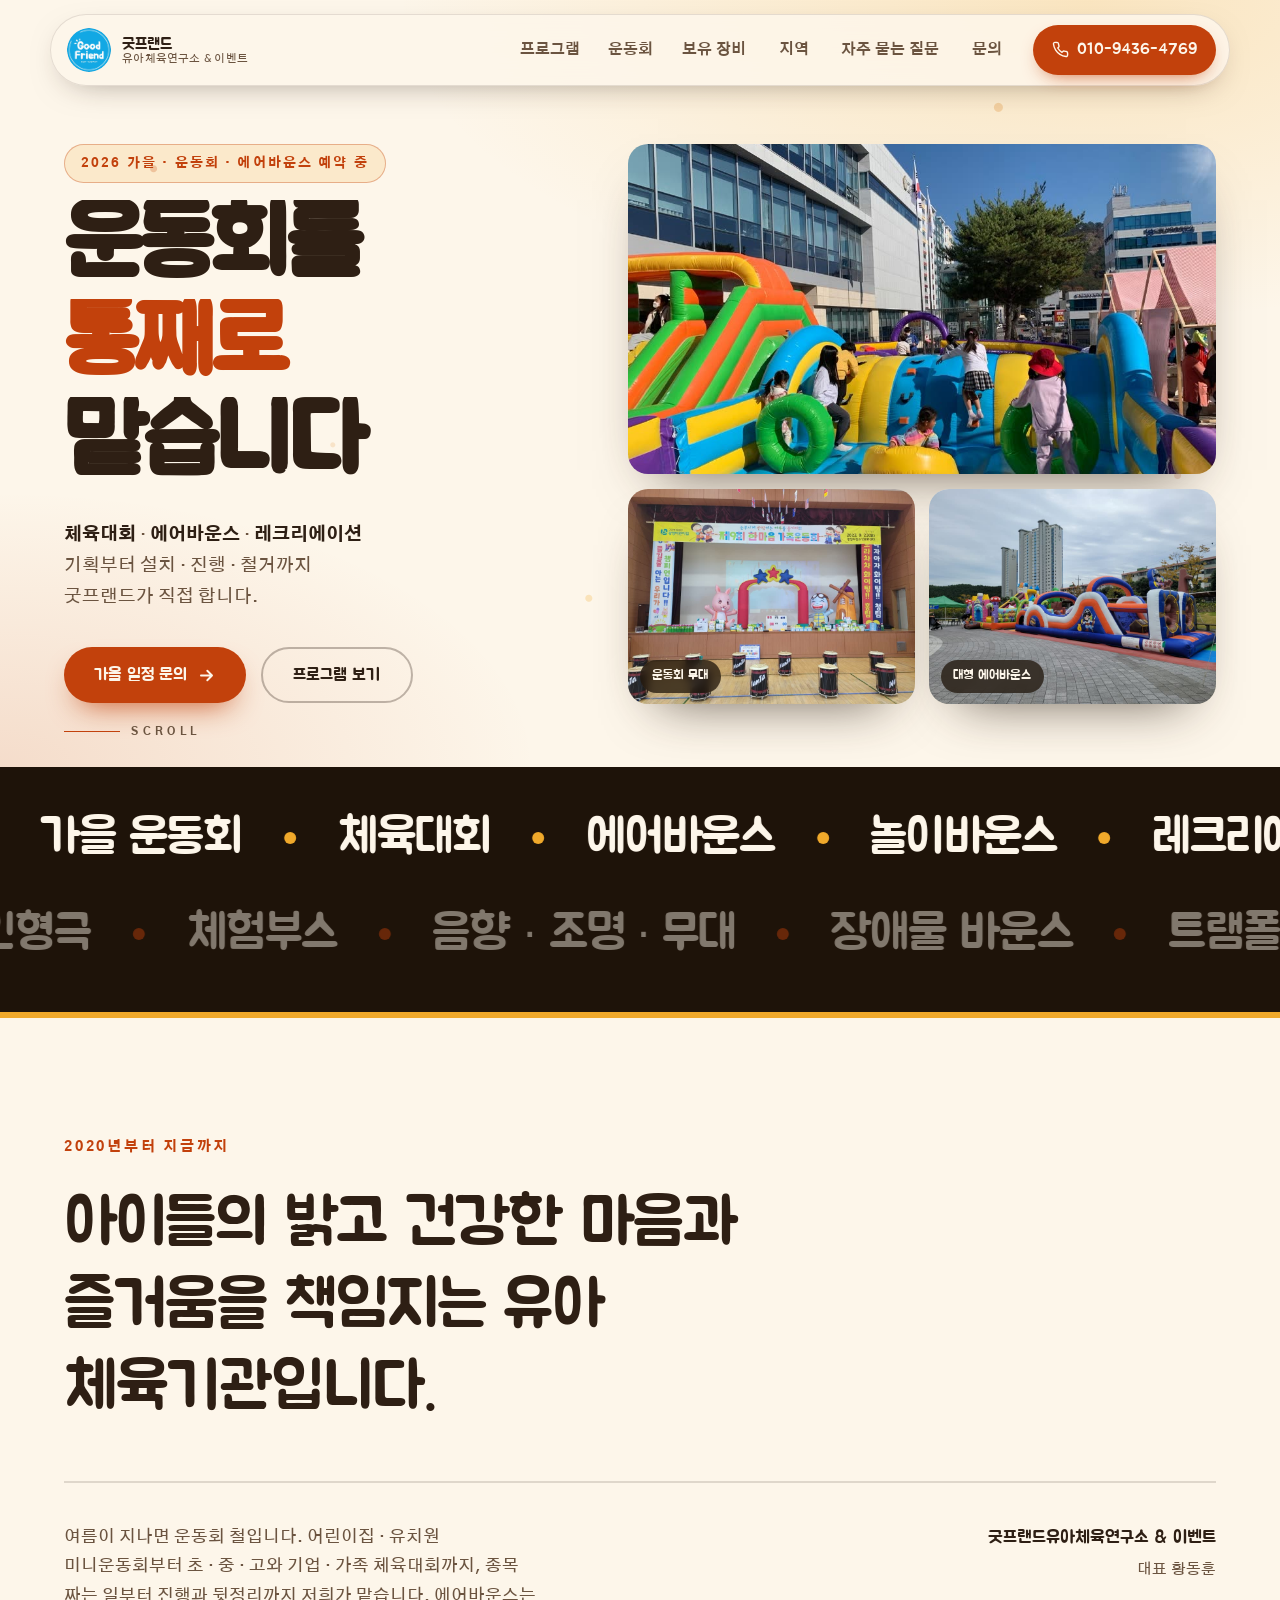
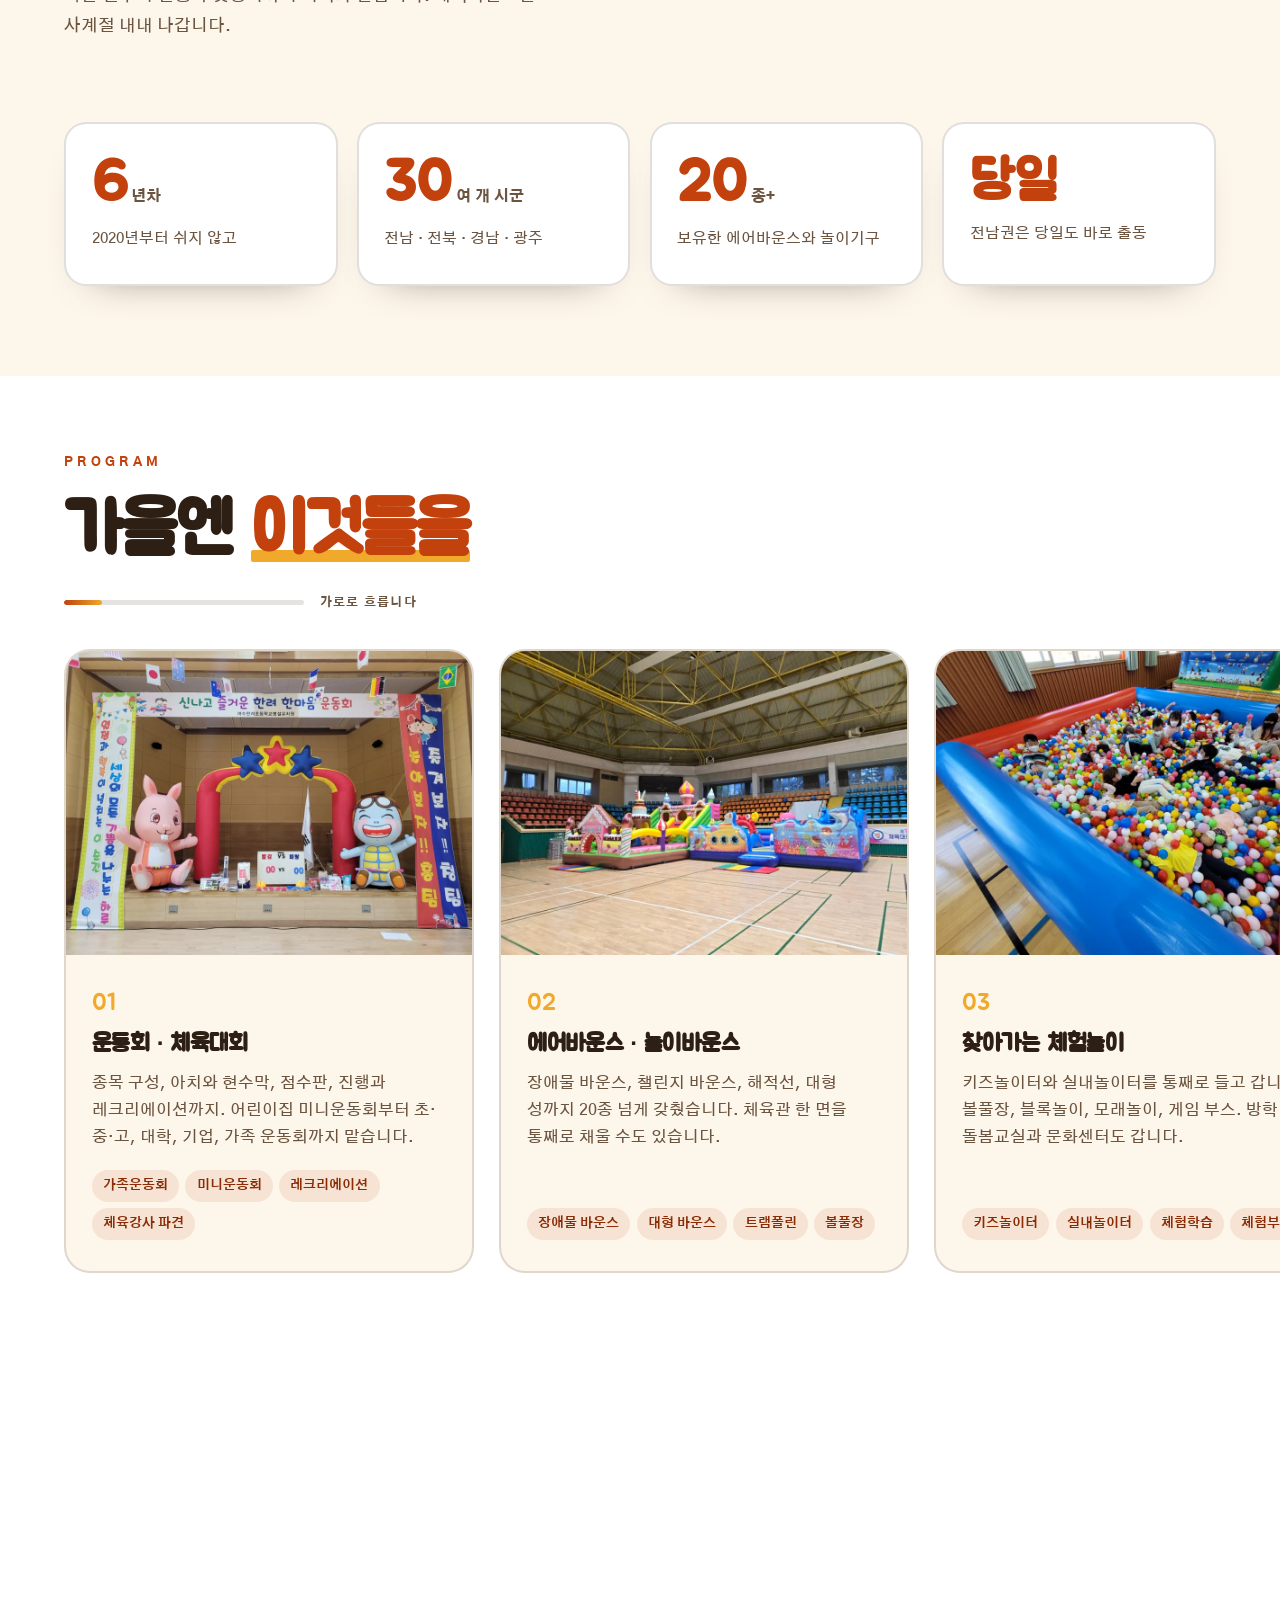
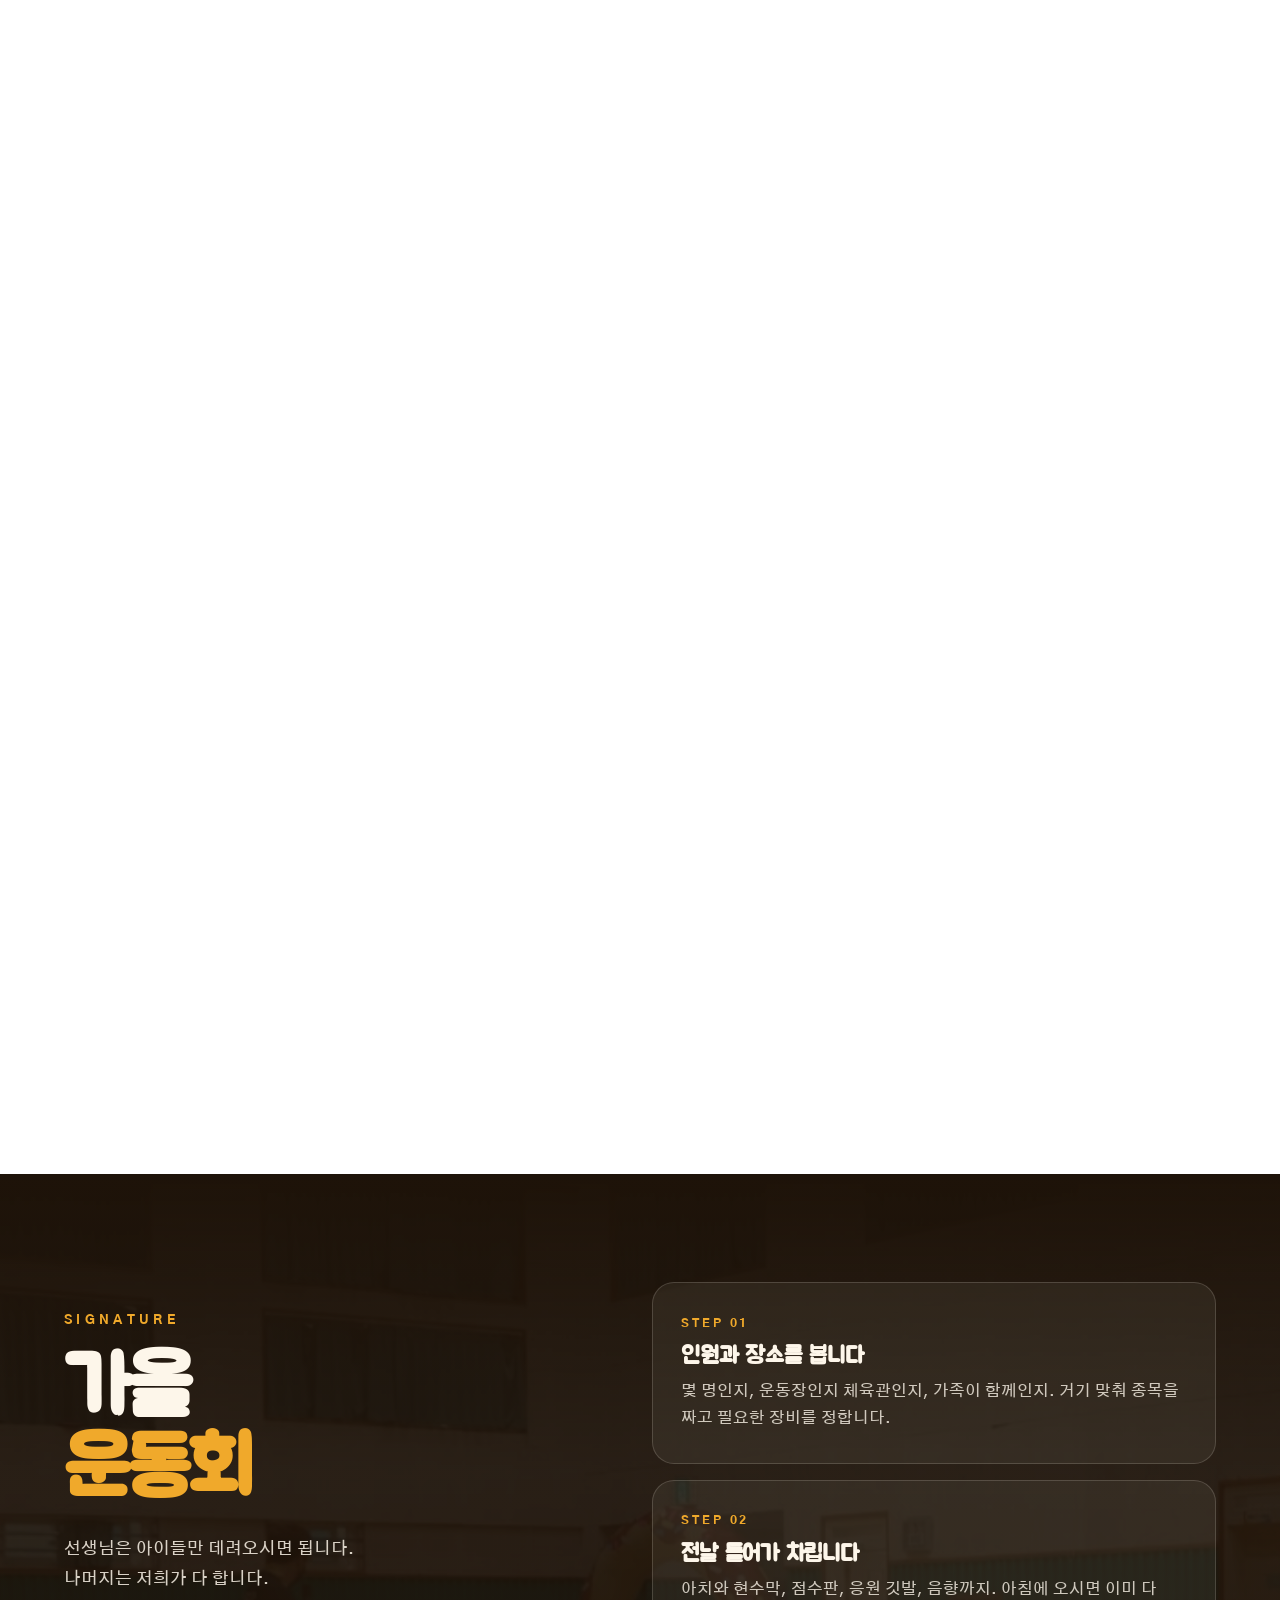
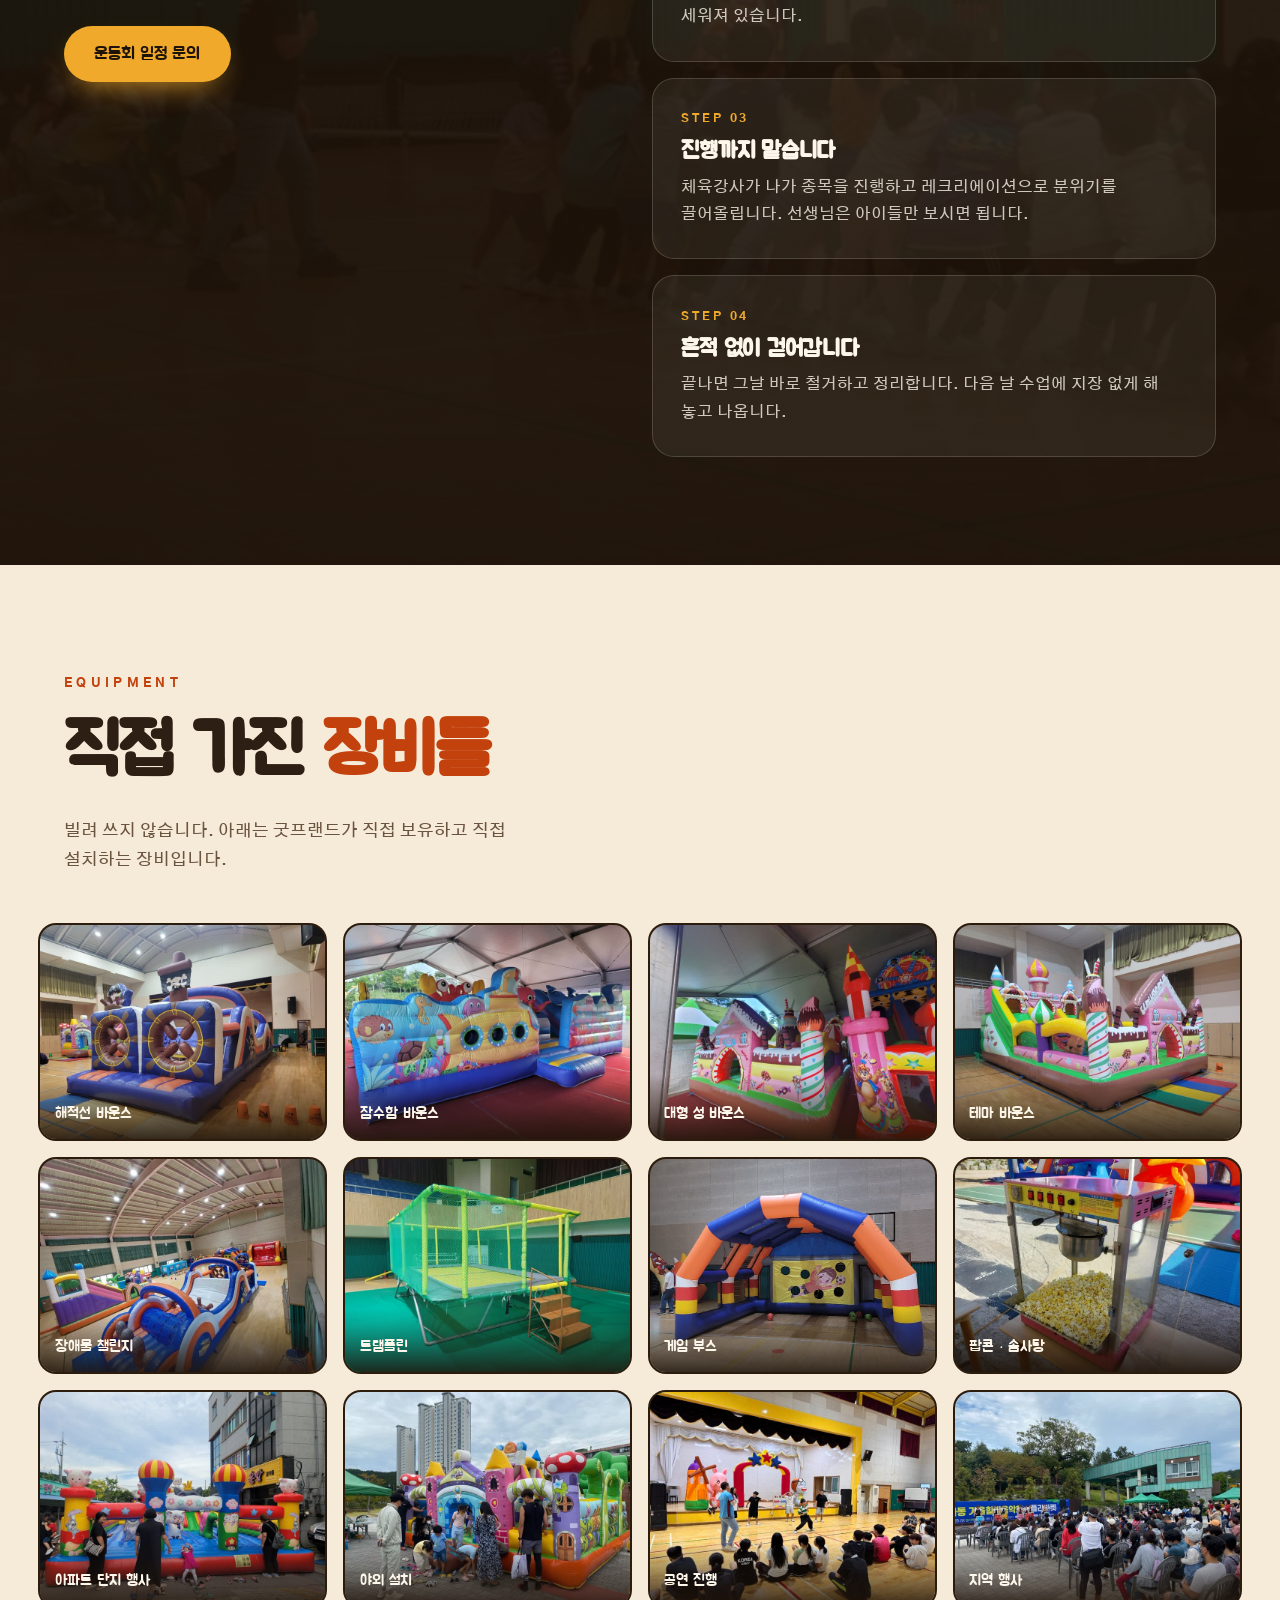
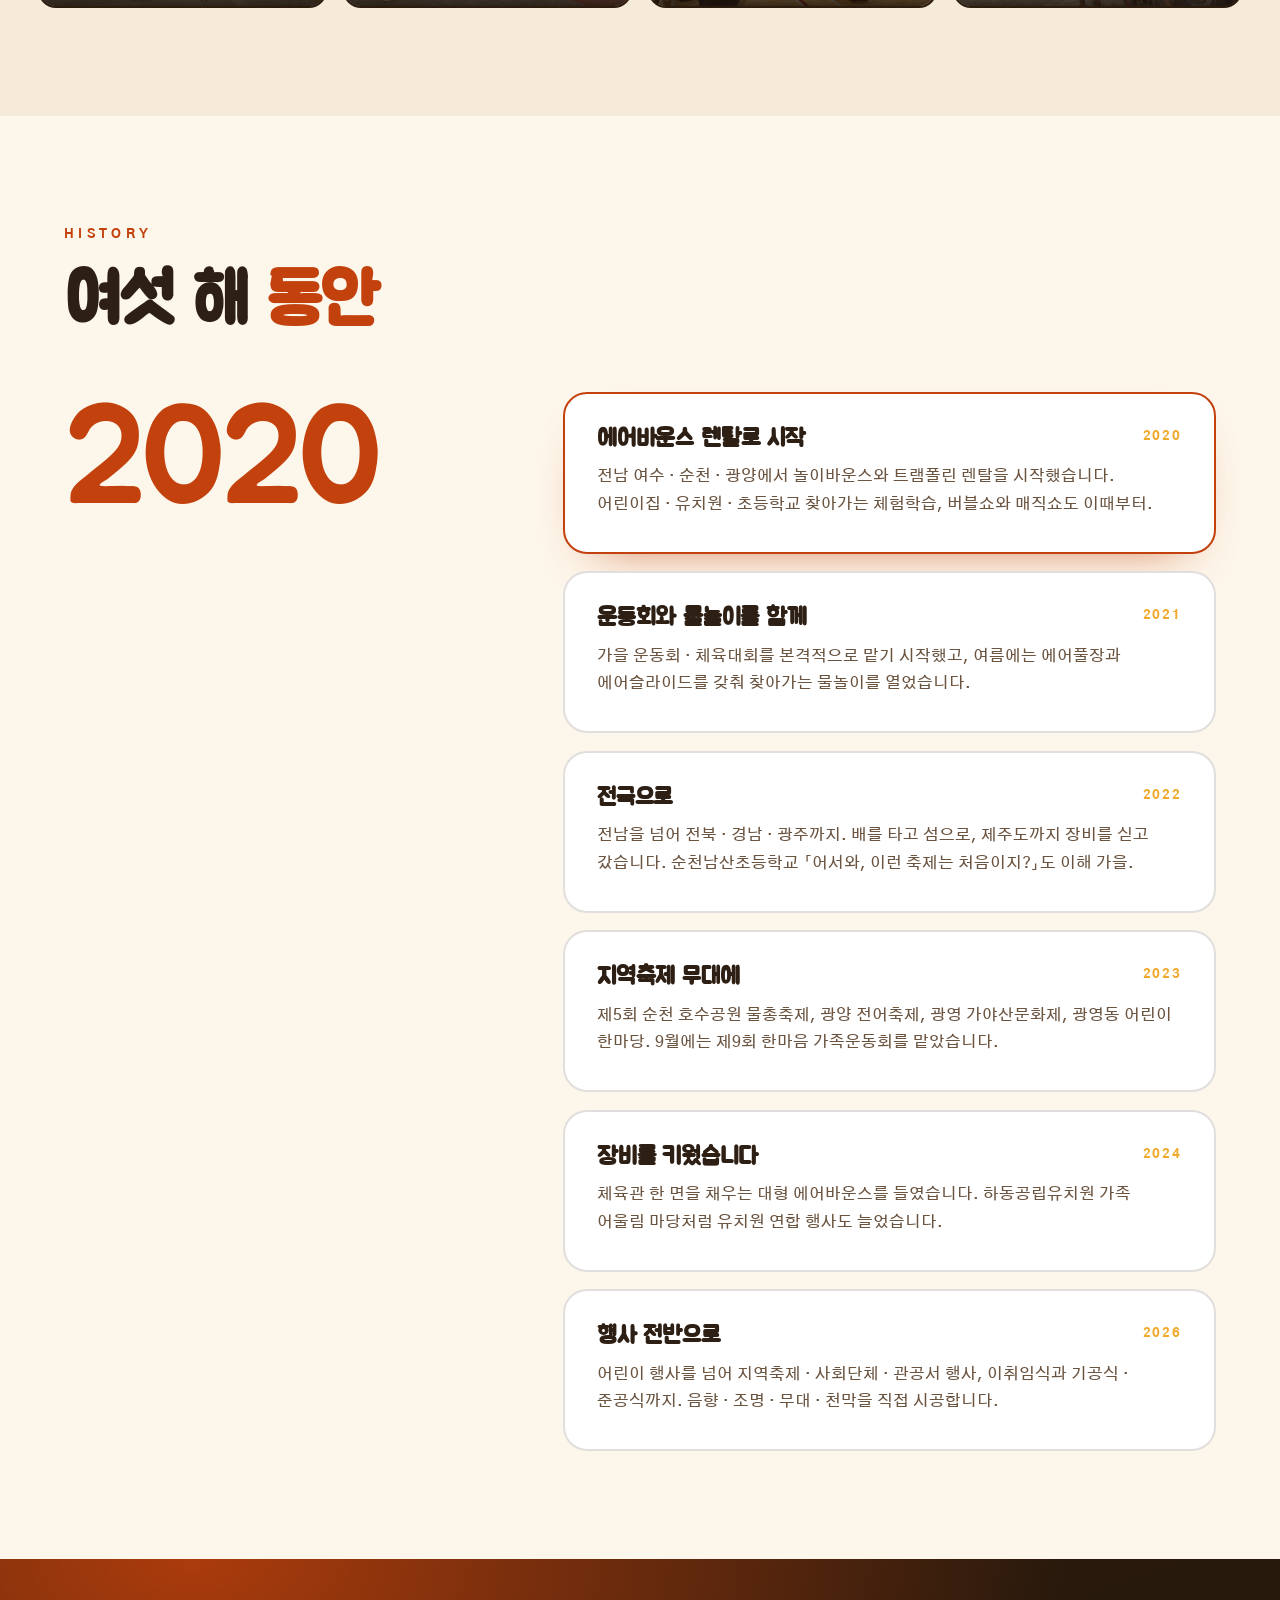
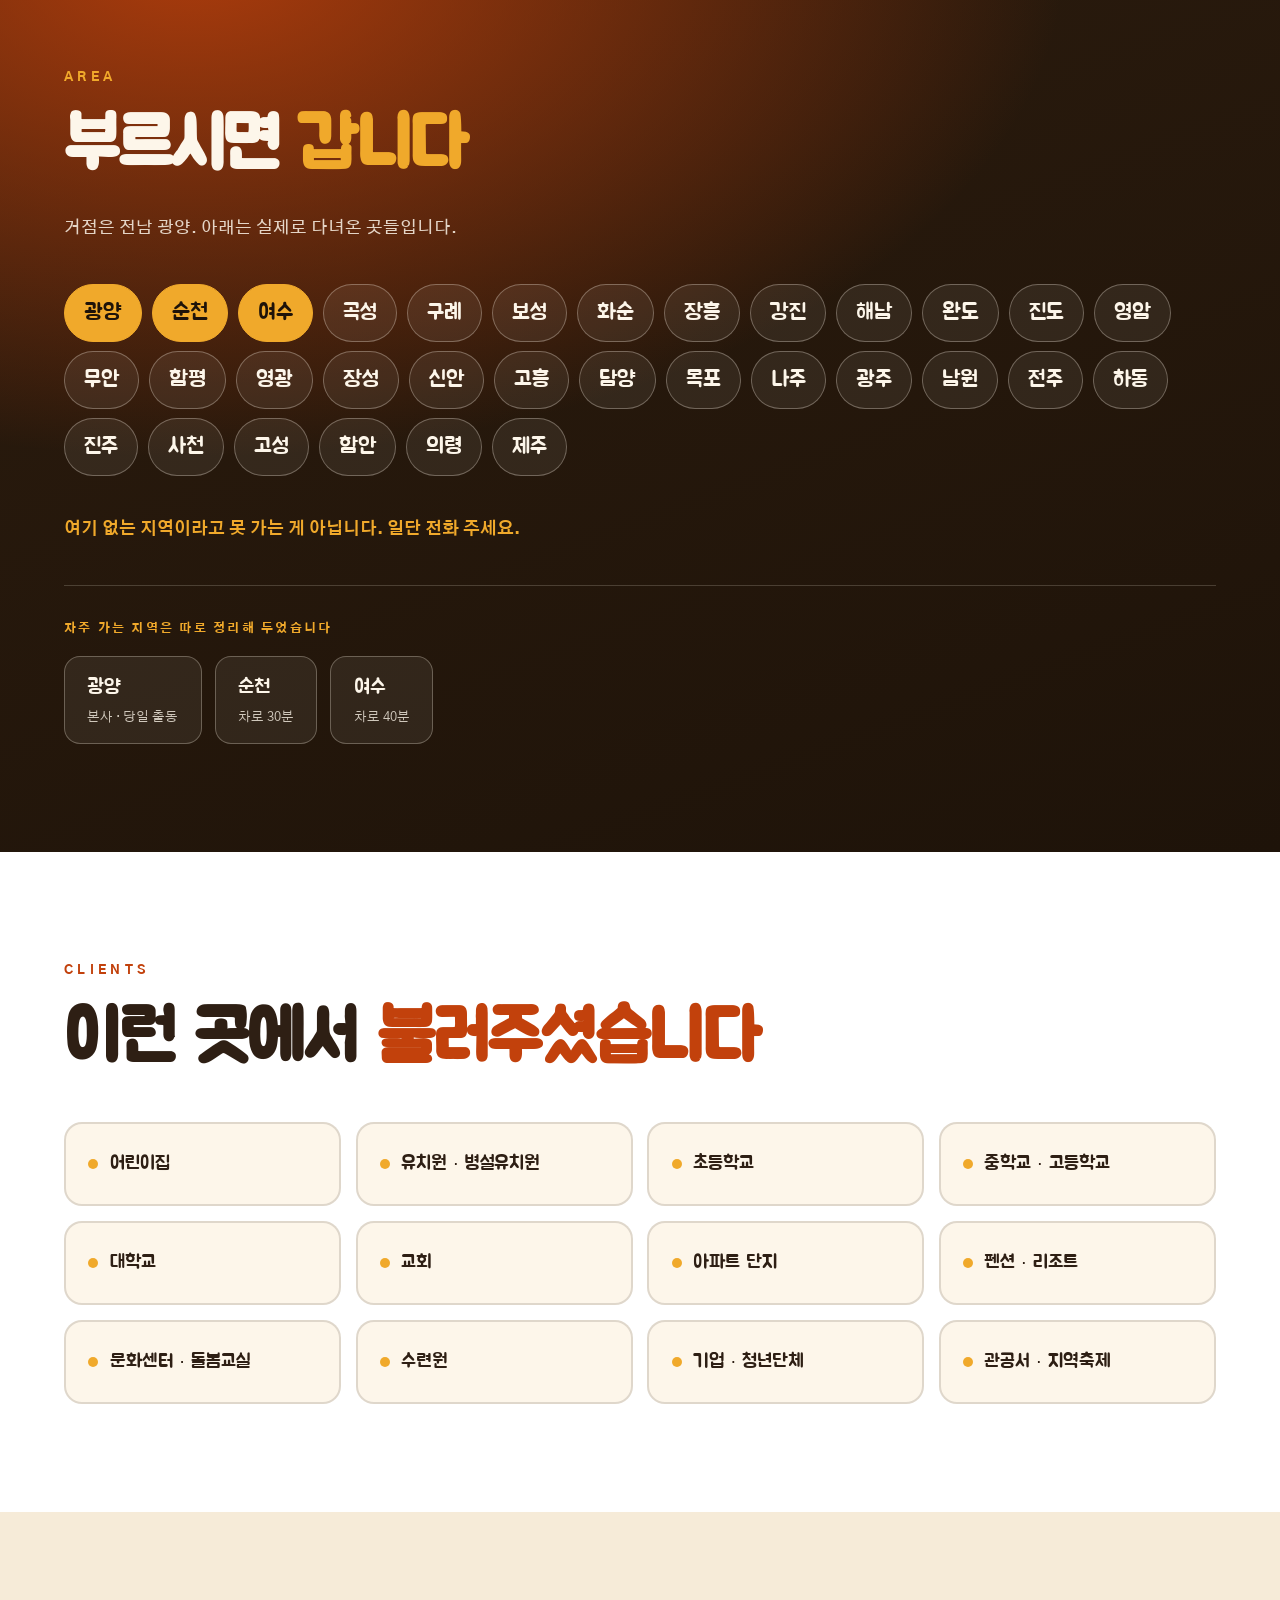
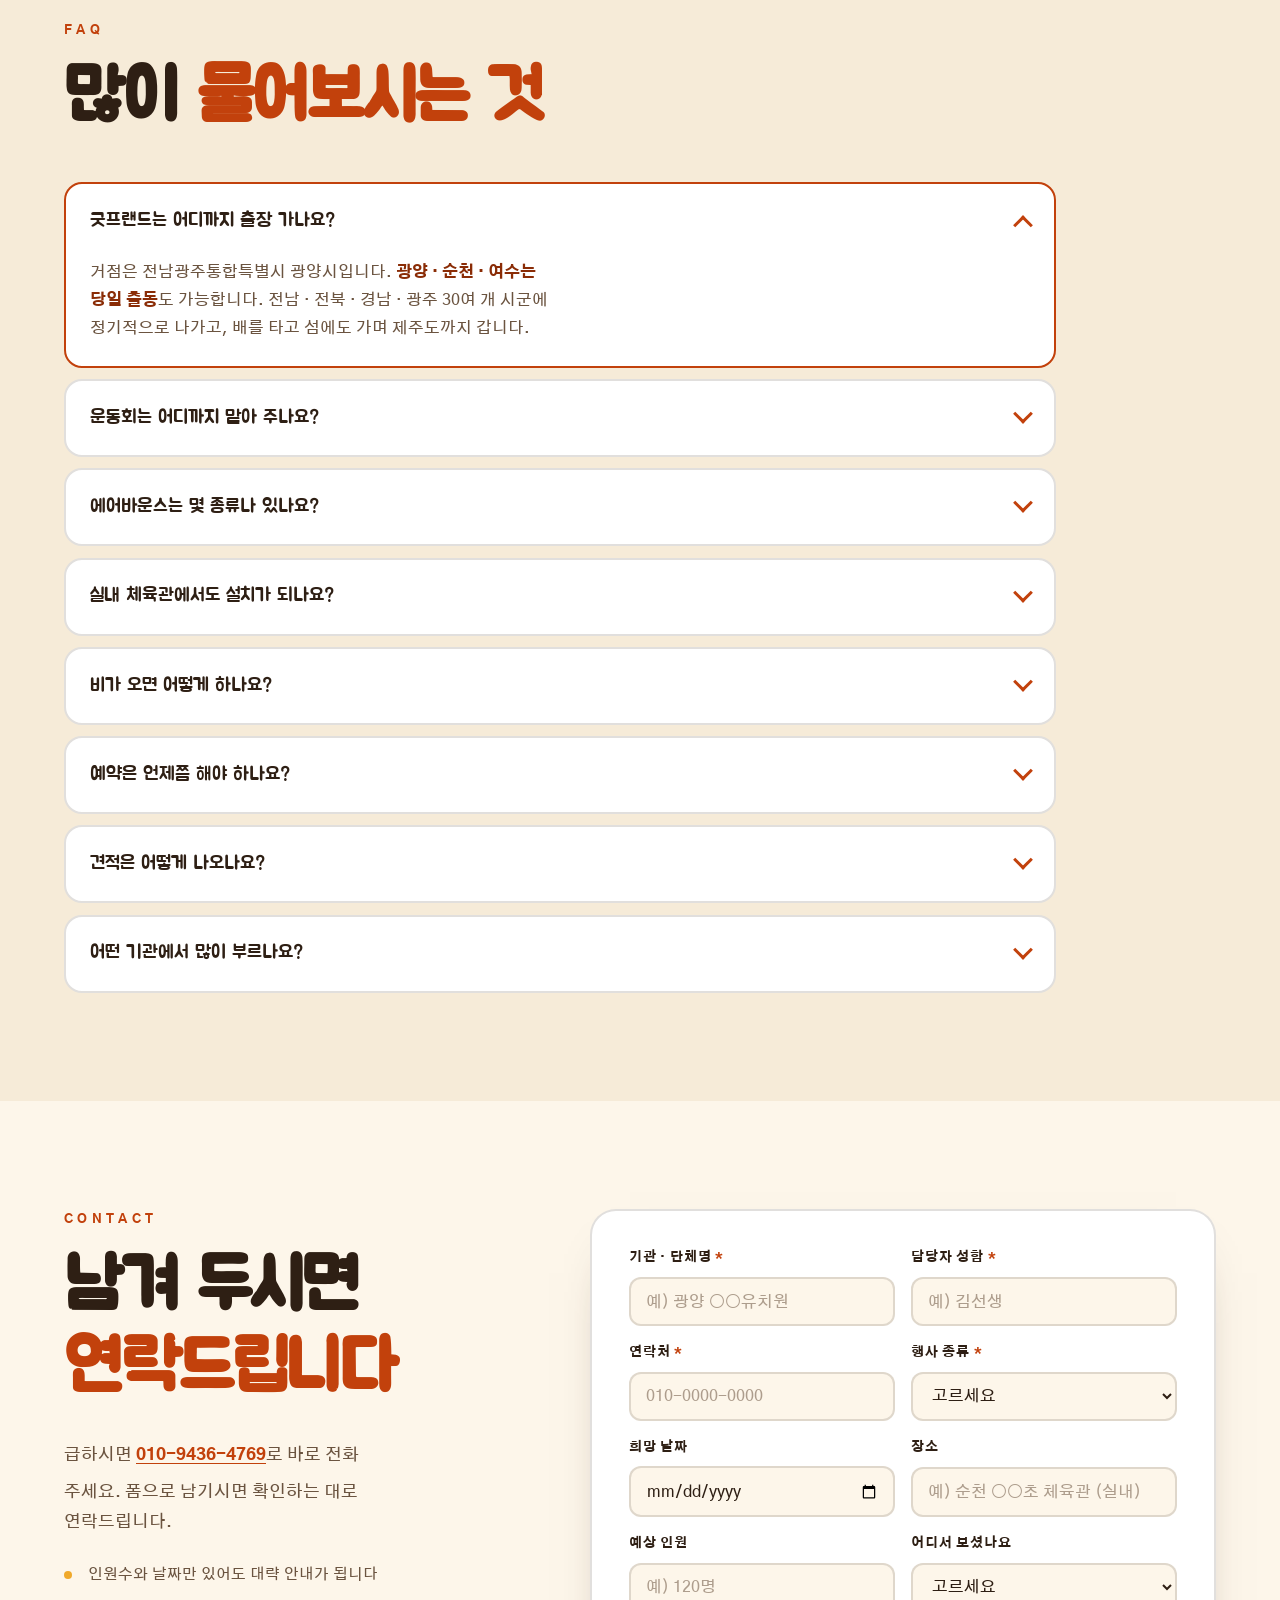
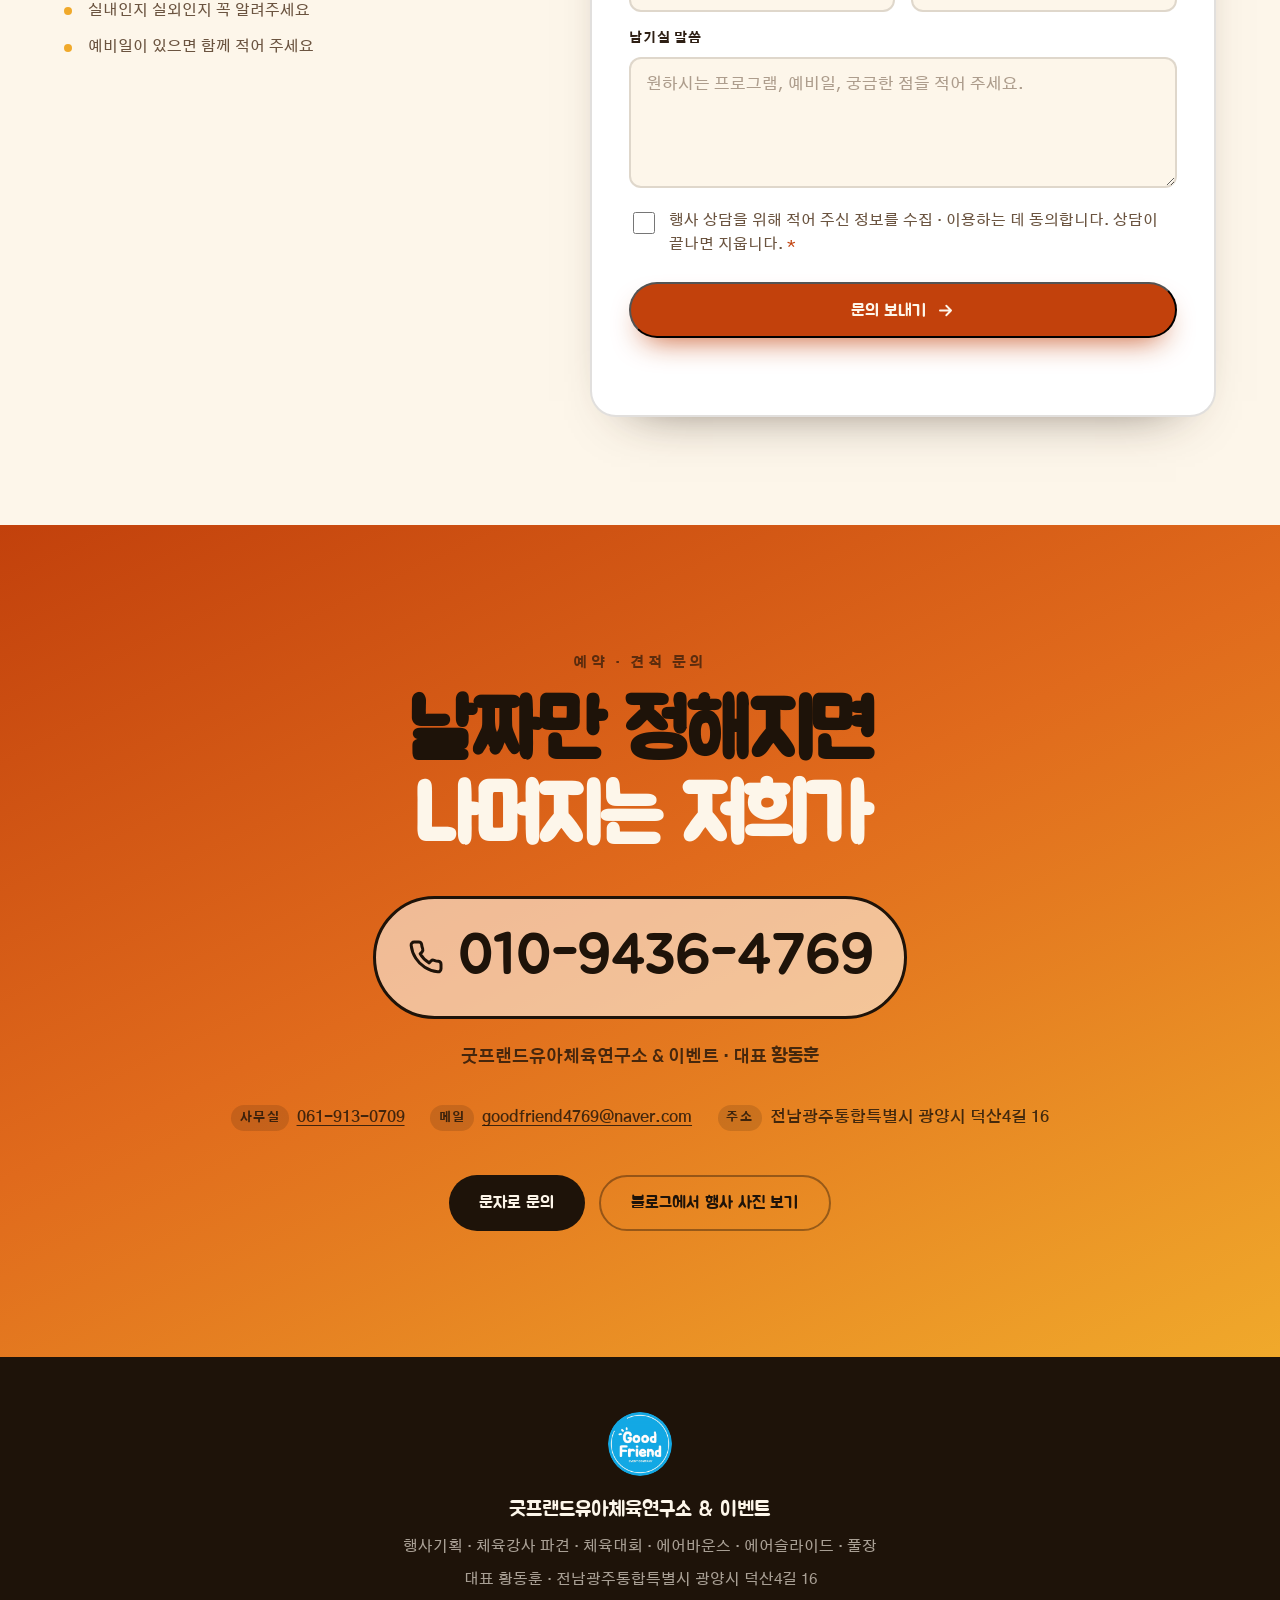
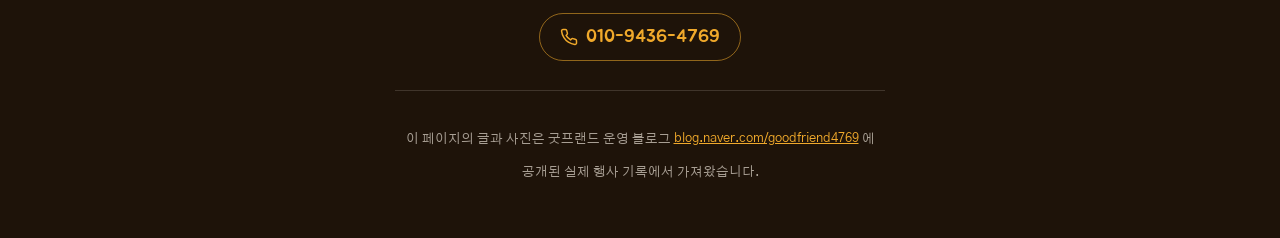
==== commit 87e17e79: "지역 페이지 3개 · 검색/AI 최적화 · 문의폼 추가, 주소 변경 주소 - 행정통합 반영: 전남광주통합특별시 광양시 덕산4길 16  지역 페이지 (gwangyang · sunch" ====
--- a/index.html
+++ b/index.html
@@ -13,7 +13,85 @@
 <link rel="preconnect" href="https://fonts.googleapis.com">
 <link rel="preconnect" href="https://fonts.gstatic.com" crossorigin>
 <link href="https://fonts.googleapis.com/css2?family=Jua&family=Gothic+A1:wght@300;400;500;700;800;900&display=swap" rel="stylesheet">
-<link rel="stylesheet" href="assets/style.css">
+<link rel="stylesheet" href="assets/style.css?v=20261007">
+<link rel="canonical" href="https://brizymedia.github.io/goodfriend-event/">
+<meta name="robots" content="index,follow,max-image-preview:large">
+<meta name="author" content="굿프랜드유아체육연구소 &amp; 이벤트">
+<meta name="geo.region" content="KR-46">
+<meta name="geo.placename" content="전남광주통합특별시 광양시">
+
+<script type="application/ld+json">
+{
+ "@context":"https://schema.org",
+ "@graph":[
+  {
+   "@type":["LocalBusiness","EntertainmentBusiness"],
+   "@id":"https://brizymedia.github.io/goodfriend-event/#org",
+   "name":"굿프랜드유아체육연구소 & 이벤트",
+   "alternateName":["굿프랜드","굿프랜드이벤트","Good Friend Event Company"],
+   "description":"전남광주통합특별시 광양시에 있는 유아체육·어린이 행사 전문 업체. 운동회와 체육대회, 에어바운스, 찾아가는 체험놀이, 버블쇼, 여름 물놀이, 음향·조명·무대 시공까지 직접 보유한 장비로 설치하고 진행한다. 2020년부터 운영.",
+   "url":"https://brizymedia.github.io/goodfriend-event/",
+   "logo":"https://brizymedia.github.io/goodfriend-event/assets/img/logo.png",
+   "image":"https://brizymedia.github.io/goodfriend-event/assets/img/hero-main.jpg",
+   "telephone":"+82-10-9436-4769",
+   "email":"goodfriend4769@naver.com",
+   "foundingDate":"2020",
+   "founder":{"@type":"Person","name":"황동훈"},
+   "priceRange":"견적 문의",
+   "address":{
+    "@type":"PostalAddress",
+    "streetAddress":"덕산4길 16",
+    "addressLocality":"광양시",
+    "addressRegion":"전남광주통합특별시",
+    "addressCountry":"KR"
+   },
+   "areaServed":[
+    {"@type":"City","name":"광양시"},{"@type":"City","name":"순천시"},
+    {"@type":"City","name":"여수시"},{"@type":"City","name":"목포시"},
+    {"@type":"City","name":"나주시"},{"@type":"City","name":"광주"},
+    {"@type":"AdministrativeArea","name":"전남광주통합특별시"},
+    {"@type":"AdministrativeArea","name":"전라북도"},
+    {"@type":"AdministrativeArea","name":"경상남도"},
+    {"@type":"AdministrativeArea","name":"제주특별자치도"}
+   ],
+   "sameAs":["https://blog.naver.com/goodfriend4769"],
+   "hasOfferCatalog":{
+    "@type":"OfferCatalog","name":"굿프랜드 행사 프로그램",
+    "itemListElement":[
+     {"@type":"Offer","itemOffered":{"@type":"Service","name":"운동회 · 체육대회 대행","description":"종목 구성, 아치·현수막·점수판 설치, 음향, 체육강사 진행, 레크리에이션, 당일 철거까지."}},
+     {"@type":"Offer","itemOffered":{"@type":"Service","name":"에어바운스 대여 및 설치","description":"장애물 바운스, 챌린지 바운스, 해적선, 대형 성 등 20종 이상을 직접 보유하고 직접 설치."}},
+     {"@type":"Offer","itemOffered":{"@type":"Service","name":"찾아가는 체험놀이","description":"키즈놀이터, 실내놀이터, 볼풀장, 블록놀이, 게임 부스를 기관으로 가져가 운영."}},
+     {"@type":"Offer","itemOffered":{"@type":"Service","name":"공연 · 어린이 이벤트","description":"버블쇼, 매직쇼, 인형극, 어린이날 행사, 학예발표회, 가을음악회."}},
+     {"@type":"Offer","itemOffered":{"@type":"Service","name":"행사 전반 대행","description":"지역축제, 관공서 행사, 이취임식·기공식·준공식. 음향·조명·무대·천막 직접 시공."}},
+     {"@type":"Offer","itemOffered":{"@type":"Service","name":"찾아가는 여름 물놀이","description":"에어풀장, 에어슬라이드, 에어수영장을 행사장에 설치하고 회수까지."}}
+    ]
+   }
+  },
+  {
+   "@type":"WebSite",
+   "@id":"https://brizymedia.github.io/goodfriend-event/#site",
+   "url":"https://brizymedia.github.io/goodfriend-event/",
+   "name":"굿프랜드유아체육연구소 & 이벤트",
+   "inLanguage":"ko-KR",
+   "publisher":{"@id":"https://brizymedia.github.io/goodfriend-event/#org"}
+  },
+  {
+   "@type":"FAQPage",
+   "@id":"https://brizymedia.github.io/goodfriend-event/#faq",
+   "mainEntity":[
+    {"@type":"Question","name":"굿프랜드는 어디까지 출장 가나요?","acceptedAnswer":{"@type":"Answer","text":"거점은 전남광주통합특별시 광양시입니다. 광양·순천·여수는 당일 출동도 가능합니다. 전남·전북·경남·광주 30여 개 시군에 정기적으로 나가고, 배를 타고 섬에도 가며 제주도까지 갑니다."}},
+    {"@type":"Question","name":"운동회는 어디까지 맡아 주나요?","acceptedAnswer":{"@type":"Answer","text":"종목 구성부터 아치·현수막·점수판·응원 깃발 설치, 음향, 체육강사 진행, 레크리에이션, 당일 철거까지 전부 합니다. 선생님은 아이들만 인솔하시면 됩니다."}},
+    {"@type":"Question","name":"에어바운스는 몇 종류나 있나요?","acceptedAnswer":{"@type":"Answer","text":"장애물 바운스, 챌린지 바운스, 해적선, 대형 성, 잠수함 등 20종이 넘습니다. 전부 직접 보유하고 직접 설치합니다. 체육관 한 면을 통째로 채우는 규모도 가능합니다."}},
+    {"@type":"Question","name":"실내 체육관에서도 설치가 되나요?","acceptedAnswer":{"@type":"Answer","text":"됩니다. 체육관·강당·다목적실 크기에 맞춰 장비를 고릅니다. 천장 높이와 출입문 폭을 알려주시면 들어갈 수 있는 장비를 골라 드립니다."}},
+    {"@type":"Question","name":"비가 오면 어떻게 하나요?","acceptedAnswer":{"@type":"Answer","text":"실내 전환이 가능하면 체육관으로 옮겨 진행합니다. 어려우면 일정을 조정합니다. 계약할 때 예비일을 함께 잡아 둡니다."}},
+    {"@type":"Question","name":"예약은 언제쯤 해야 하나요?","acceptedAnswer":{"@type":"Answer","text":"가을 운동회(9~11월)와 여름 물놀이(6~9월)는 인기 날짜가 몇 달 전에 찹니다. 가을 행사는 여름에, 여름 물놀이는 봄에 연락 주시는 편이 안전합니다."}},
+    {"@type":"Question","name":"견적은 어떻게 나오나요?","acceptedAnswer":{"@type":"Answer","text":"인원수, 장소(실내 또는 실외), 날짜, 원하는 프로그램 네 가지에 따라 달라집니다. 010-9436-4769로 이 네 가지만 알려주시면 바로 안내해 드립니다."}},
+    {"@type":"Question","name":"어떤 기관에서 많이 부르나요?","acceptedAnswer":{"@type":"Answer","text":"어린이집, 유치원과 병설유치원, 초·중·고등학교, 대학교, 교회, 아파트 단지, 펜션·리조트, 문화센터와 돌봄교실, 수련원, 기업과 청년단체, 관공서와 지역축제입니다."}}
+   ]
+  }
+ ]
+}
+</script>
 </head>
 <body>
 
@@ -29,8 +107,9 @@
     <a href="#services">프로그램</a>
     <a href="#sports">운동회</a>
     <a href="#gear">보유 장비</a>
-    <a href="#story">연혁</a>
-    <a href="#area">출장지역</a>
+    <a href="#area">지역</a>
+    <a href="#faq">자주 묻는 질문</a>
+    <a href="#form">문의</a>
   </nav>
   <a class="nav__cta" href="tel:010-9436-4769">
     <svg viewBox="0 0 24 24" fill="none" stroke="currentColor" stroke-width="2" stroke-linecap="round" stroke-linejoin="round" aria-hidden="true"><path d="M22 16.9v3a2 2 0 0 1-2.2 2 19.8 19.8 0 0 1-8.6-3.1 19.5 19.5 0 0 1-6-6A19.8 19.8 0 0 1 2.1 4.2 2 2 0 0 1 4.1 2h3a2 2 0 0 1 2 1.7c.1 1 .4 2 .7 2.9a2 2 0 0 1-.5 2.1L8.1 9.9a16 16 0 0 0 6 6l1.2-1.2a2 2 0 0 1 2.1-.5c.9.3 1.9.6 2.9.7a2 2 0 0 1 1.7 2Z"/></svg>
@@ -320,6 +399,14 @@
     <p class="area__lead" data-reveal>거점은 전남 광양. 아래는 실제로 다녀온 곳들입니다.</p>
     <ul class="area__chips" id="areaChips"></ul>
     <p class="area__note" data-reveal>여기 없는 지역이라고 못 가는 게 아닙니다. 일단 전화 주세요.</p>
+    <div class="area__pages" data-reveal>
+      <p class="area__pagesLabel">자주 가는 지역은 따로 정리해 두었습니다</p>
+      <div class="area__pageLinks">
+        <a href="gwangyang.html"><b>광양</b><span>본사 · 당일 출동</span></a>
+        <a href="suncheon.html"><b>순천</b><span>차로 30분</span></a>
+        <a href="yeosu.html"><b>여수</b><span>차로 40분</span></a>
+      </div>
+    </div>
   </div>
 </section>
 
@@ -345,7 +432,165 @@
   </div>
 </section>
 
-<!-- ══════════ 11. 문의 ══════════ -->
+<!-- ══════════ 11. 자주 묻는 질문 ══════════ -->
+<section class="faq" id="faq">
+  <div class="wrap">
+    <p class="sec__kicker">FAQ</p>
+    <h2 class="sec__title">많이 <em>물어보시는 것</em></h2>
+    <div class="faq__list">
+
+      <details class="faq__item" data-reveal open>
+        <summary><span>굿프랜드는 어디까지 출장 가나요?</span></summary>
+        <p>거점은 전남광주통합특별시 광양시입니다. <b>광양 · 순천 · 여수는 당일 출동</b>도 가능합니다.
+           전남 · 전북 · 경남 · 광주 30여 개 시군에 정기적으로 나가고, 배를 타고 섬에도 가며 제주도까지 갑니다.</p>
+      </details>
+
+      <details class="faq__item" data-reveal data-delay="40">
+        <summary><span>운동회는 어디까지 맡아 주나요?</span></summary>
+        <p>종목 구성부터 아치 · 현수막 · 점수판 · 응원 깃발 설치, 음향, 체육강사 진행, 레크리에이션,
+           그리고 당일 철거까지 전부 합니다. <b>선생님은 아이들만 인솔하시면 됩니다.</b></p>
+      </details>
+
+      <details class="faq__item" data-reveal data-delay="80">
+        <summary><span>에어바운스는 몇 종류나 있나요?</span></summary>
+        <p>장애물 바운스, 챌린지 바운스, 해적선, 대형 성, 잠수함 등 <b>20종이 넘습니다</b>.
+           빌려 쓰지 않고 전부 직접 보유하고 직접 설치합니다. 체육관 한 면을 통째로 채우는 규모도 가능합니다.</p>
+      </details>
+
+      <details class="faq__item" data-reveal data-delay="120">
+        <summary><span>실내 체육관에서도 설치가 되나요?</span></summary>
+        <p>됩니다. 체육관 · 강당 · 다목적실 크기에 맞춰 장비를 고릅니다.
+           <b>천장 높이와 출입문 폭</b>을 알려주시면 들어갈 수 있는 장비를 골라 드립니다.</p>
+      </details>
+
+      <details class="faq__item" data-reveal data-delay="160">
+        <summary><span>비가 오면 어떻게 하나요?</span></summary>
+        <p>실내 전환이 가능하면 체육관으로 옮겨 진행합니다. 어려우면 일정을 조정합니다.
+           계약할 때 <b>예비일을 함께 잡아</b> 둡니다.</p>
+      </details>
+
+      <details class="faq__item" data-reveal data-delay="200">
+        <summary><span>예약은 언제쯤 해야 하나요?</span></summary>
+        <p>가을 운동회(9~11월)와 여름 물놀이(6~9월)는 인기 날짜가 몇 달 전에 찹니다.
+           <b>가을 행사는 여름에, 여름 물놀이는 봄에</b> 연락 주시는 편이 안전합니다.</p>
+      </details>
+
+      <details class="faq__item" data-reveal data-delay="240">
+        <summary><span>견적은 어떻게 나오나요?</span></summary>
+        <p>인원수, 장소(실내 또는 실외), 날짜, 원하는 프로그램 네 가지에 따라 달라집니다.
+           <b>010-9436-4769</b>로 이 네 가지만 알려주시면 바로 안내해 드립니다.</p>
+      </details>
+
+      <details class="faq__item" data-reveal data-delay="280">
+        <summary><span>어떤 기관에서 많이 부르나요?</span></summary>
+        <p>어린이집, 유치원과 병설유치원, 초 · 중 · 고등학교, 대학교, 교회, 아파트 단지,
+           펜션 · 리조트, 문화센터와 돌봄교실, 수련원, 기업과 청년단체, 관공서와 지역축제입니다.</p>
+      </details>
+
+    </div>
+  </div>
+</section>
+
+<!-- ══════════ 12. 문의 폼 ══════════ -->
+<section class="form" id="form">
+  <div class="wrap form__wrap">
+    <div class="form__intro">
+      <p class="sec__kicker">CONTACT</p>
+      <h2 class="sec__title">남겨 두시면 <em>연락드립니다</em></h2>
+      <p class="form__lead" data-reveal>
+        급하시면 <a href="tel:010-9436-4769">010-9436-4769</a>로 바로 전화 주세요.
+        폼으로 남기시면 확인하는 대로 연락드립니다.
+      </p>
+      <ul class="form__tips" data-reveal data-delay="60">
+        <li>인원수와 날짜만 있어도 대략 안내가 됩니다</li>
+        <li>실내인지 실외인지 꼭 알려주세요</li>
+        <li>예비일이 있으면 함께 적어 주세요</li>
+      </ul>
+    </div>
+
+    <form class="form__box" id="inquiryForm" novalidate data-reveal data-delay="100">
+      <div class="form__row">
+        <label class="field">
+          <span>기관 · 단체명 <i>*</i></span>
+          <input type="text" name="org" required autocomplete="organization" placeholder="예) 광양 ○○유치원">
+        </label>
+        <label class="field">
+          <span>담당자 성함 <i>*</i></span>
+          <input type="text" name="name" required autocomplete="name" placeholder="예) 김선생">
+        </label>
+      </div>
+
+      <div class="form__row">
+        <label class="field">
+          <span>연락처 <i>*</i></span>
+          <input type="tel" name="phone" required autocomplete="tel" inputmode="tel" placeholder="010-0000-0000">
+        </label>
+        <label class="field">
+          <span>행사 종류 <i>*</i></span>
+          <select name="kind" required>
+            <option value="">고르세요</option>
+            <option>운동회 · 체육대회</option>
+            <option>에어바운스</option>
+            <option>찾아가는 체험놀이</option>
+            <option>공연 · 어린이 이벤트</option>
+            <option>행사 전반 (음향 · 조명 · 무대)</option>
+            <option>여름 물놀이 (내년 예약)</option>
+            <option>기타 · 아직 모르겠음</option>
+          </select>
+        </label>
+      </div>
+
+      <div class="form__row">
+        <label class="field">
+          <span>희망 날짜</span>
+          <input type="date" name="date">
+        </label>
+        <label class="field">
+          <span>장소</span>
+          <input type="text" name="place" placeholder="예) 순천 ○○초 체육관 (실내)">
+        </label>
+      </div>
+
+      <div class="form__row">
+        <label class="field">
+          <span>예상 인원</span>
+          <input type="text" name="people" inputmode="numeric" placeholder="예) 120명">
+        </label>
+        <label class="field">
+          <span>어디서 보셨나요</span>
+          <select name="from">
+            <option value="">고르세요</option>
+            <option>네이버 검색</option>
+            <option>블로그</option>
+            <option>소개 · 추천</option>
+            <option>작년에 이용</option>
+            <option>기타</option>
+          </select>
+        </label>
+      </div>
+
+      <label class="field">
+        <span>남기실 말씀</span>
+        <textarea name="memo" rows="4" placeholder="원하시는 프로그램, 예비일, 궁금한 점을 적어 주세요."></textarea>
+      </label>
+
+      <label class="agree">
+        <input type="checkbox" name="agree" required>
+        <span>행사 상담을 위해 적어 주신 정보를 수집 · 이용하는 데 동의합니다.
+          상담이 끝나면 지웁니다. <i>*</i></span>
+      </label>
+
+      <button class="btn btn--maple form__submit" type="submit">
+        <span>문의 보내기</span>
+        <svg viewBox="0 0 24 24" fill="none" stroke="currentColor" stroke-width="2.4" stroke-linecap="round" stroke-linejoin="round" aria-hidden="true"><path d="M5 12h14M13 6l6 6-6 6"/></svg>
+      </button>
+
+      <p class="form__msg" id="formMsg" role="status" aria-live="polite"></p>
+    </form>
+  </div>
+</section>
+
+<!-- ══════════ 13. 문의 ══════════ -->
 <section class="cta" id="contact">
   <div class="cta__leaves" aria-hidden="true"></div>
   <div class="wrap cta__inner">
@@ -361,7 +606,7 @@
     <ul class="cta__facts" data-reveal data-delay="220">
       <li><span>사무실</span><a href="tel:061-913-0709">061-913-0709</a></li>
       <li><span>메일</span><a href="mailto:goodfriend4769@naver.com">goodfriend4769@naver.com</a></li>
-      <li><span>주소</span>전남 광양시 용강3길 15, 나동</li>
+      <li><span>주소</span>전남광주통합특별시 광양시 덕산4길 16</li>
     </ul>
     <div class="cta__row" data-reveal data-delay="280">
       <a class="btn btn--dark" href="sms:010-9436-4769" data-magnet><span>문자로 문의</span></a>
@@ -377,7 +622,7 @@
     <img class="foot__logo" src="assets/img/logo.png" alt="" width="64" height="64" loading="lazy">
     <p class="foot__name">굿프랜드유아체육연구소 &amp; 이벤트</p>
     <p class="foot__meta">행사기획 · 체육강사 파견 · 체육대회 · 에어바운스 · 에어슬라이드 · 풀장</p>
-    <p class="foot__meta">대표 황동훈 · 전남 광양시 용강3길 15, 나동</p>
+    <p class="foot__meta">대표 황동훈 · 전남광주통합특별시 광양시 덕산4길 16</p>
     <a class="foot__tel" href="tel:010-9436-4769">
       <svg viewBox="0 0 24 24" fill="none" stroke="currentColor" stroke-width="2" stroke-linecap="round" stroke-linejoin="round" aria-hidden="true"><path d="M22 16.9v3a2 2 0 0 1-2.2 2 19.8 19.8 0 0 1-8.6-3.1 19.5 19.5 0 0 1-6-6A19.8 19.8 0 0 1 2.1 4.2 2 2 0 0 1 4.1 2h3a2 2 0 0 1 2 1.7c.1 1 .4 2 .7 2.9a2 2 0 0 1-.5 2.1L8.1 9.9a16 16 0 0 0 6 6l1.2-1.2a2 2 0 0 1 2.1-.5c.9.3 1.9.6 2.9.7a2 2 0 0 1 1.7 2Z"/></svg>
       <span>010-9436-4769</span>
@@ -390,6 +635,6 @@
   </div>
 </footer>
 
-<script src="assets/app.js"></script>
+<script src="assets/app.js?v=20261007"></script>
 </body>
 </html>
--- a/assets/style.css
+++ b/assets/style.css
@@ -99,7 +99,8 @@
   font-size:.66rem;font-weight:500;color:var(--ink-soft);letter-spacing:.02em;
 }
 .nav__links{display:flex;gap:1.4rem;margin-left:auto;font-weight:700;font-size:.92rem}
-.nav__links a{position:relative;padding:.3rem 0;color:var(--ink-soft);transition:color .2s ease}
+.nav__links a{position:relative;padding:.3rem .2rem;color:var(--ink-soft);transition:color .2s ease;
+  display:inline-flex;align-items:center;justify-content:center;min-height:44px;min-width:44px}
 .nav__links a::after{
   content:'';position:absolute;left:0;right:0;bottom:0;height:2.5px;border-radius:2px;
   background:var(--maple);transform:scaleX(0);transform-origin:right;
@@ -487,6 +488,99 @@
 .who__grid li:hover{background:var(--maple);border-color:var(--maple);color:var(--cream)}
 .who__grid li:hover::before{background:var(--amber);transform:scale(1.4)}
 
+/* ═══════════ 지역 페이지 링크 ═══════════ */
+.area__pages{margin-top:2.6rem;padding-top:2rem;border-top:1px solid rgba(253,246,234,.18)}
+.area__pagesLabel{
+  font-family:var(--f-label);font-weight:800;font-size:.78rem;letter-spacing:.18em;
+  color:var(--amber);margin-bottom:1rem;
+}
+.area__pageLinks{display:flex;flex-wrap:wrap;gap:.8rem}
+.area__pageLinks a{
+  display:flex;flex-direction:column;gap:.15rem;min-height:44px;
+  padding:.8rem 1.4rem;border-radius:16px;
+  border:1.5px solid rgba(253,246,234,.28);background:rgba(253,246,234,.07);
+  transition:background .25s ease,border-color .25s ease,color .25s ease;
+}
+.area__pageLinks a:hover{background:var(--amber);border-color:var(--amber);color:var(--bark)}
+.area__pageLinks b{font-family:var(--f-round);font-weight:400;font-size:1.25rem}
+.area__pageLinks span{font-size:.82rem;opacity:.78}
+
+/* ═══════════ 자주 묻는 질문 ═══════════ */
+.faq{padding:clamp(5rem,12vh,9rem) 0;background:var(--cream-2)}
+.faq__list{margin-top:2.6rem;display:grid;gap:.7rem;max-width:62rem}
+.faq__item{
+  background:var(--paper);border:2px solid var(--line);border-radius:18px;
+  overflow:hidden;transition:border-color .25s ease;
+}
+.faq__item[open]{border-color:var(--maple)}
+.faq__item summary{
+  list-style:none;cursor:pointer;
+  display:flex;align-items:center;gap:1rem;
+  padding:1.3rem 1.5rem;min-height:44px;
+  font-family:var(--f-round);font-size:1.16rem;color:var(--ink);
+}
+.faq__item summary::-webkit-details-marker{display:none}
+.faq__item summary::after{
+  content:'';margin-left:auto;flex:0 0 14px;width:14px;height:14px;
+  border-right:3px solid var(--maple);border-bottom:3px solid var(--maple);
+  transform:rotate(45deg) translate(-3px,-3px);
+  transition:transform .3s var(--ease-out);
+}
+.faq__item[open] summary::after{transform:rotate(225deg) translate(-3px,-3px)}
+.faq__item summary:hover{background:rgba(194,65,12,.05)}
+.faq__item p{
+  padding:0 1.5rem 1.5rem;color:var(--ink-soft);font-weight:500;
+  font-size:1rem;max-width:58ch;
+}
+.faq__item p b{color:var(--maple-dk);font-weight:800}
+
+/* ═══════════ 문의 폼 ═══════════ */
+.form{padding:clamp(5rem,12vh,9rem) 0;background:var(--cream)}
+.form__wrap{display:grid;grid-template-columns:.85fr 1.15fr;gap:clamp(2rem,5vw,4rem);align-items:start}
+.form__lead{margin-top:1.4rem;color:var(--ink-soft);font-weight:500;max-width:34ch}
+.form__lead a{color:var(--maple);font-weight:800;text-decoration:underline;text-underline-offset:3px;
+  display:inline-flex;align-items:center;min-height:44px}
+.form__tips{margin-top:1.6rem;display:grid;gap:.6rem}
+.form__tips li{
+  position:relative;padding-left:1.5rem;font-size:.95rem;font-weight:500;color:var(--ink-soft);
+}
+.form__tips li::before{
+  content:'';position:absolute;left:0;top:.62em;width:8px;height:8px;border-radius:50%;
+  background:var(--amber);
+}
+.form__box{
+  background:var(--paper);border:2px solid var(--line);border-radius:26px;
+  padding:clamp(1.5rem,3vw,2.3rem);display:grid;gap:1rem;
+  box-shadow:0 24px 54px -40px rgba(46,31,20,.8);
+}
+.form__row{display:grid;grid-template-columns:1fr 1fr;gap:1rem}
+.field{display:grid;gap:.45rem}
+.field > span{
+  font-family:var(--f-label);font-weight:800;font-size:.8rem;letter-spacing:.06em;color:var(--ink);
+}
+.field i{font-style:normal;color:var(--maple)}
+.field input,.field select,.field textarea{
+  font-family:var(--f-body);font-size:1rem;font-weight:500;color:var(--ink);
+  background:var(--cream);border:2px solid var(--line);border-radius:12px;
+  padding:.78rem .9rem;min-height:48px;width:100%;
+  transition:border-color .2s ease,background .2s ease;
+}
+.field textarea{min-height:110px;resize:vertical;line-height:1.6}
+.field input:focus,.field select:focus,.field textarea:focus{
+  outline:none;border-color:var(--maple);background:var(--paper);
+}
+.field input::placeholder,.field textarea::placeholder{color:rgba(107,84,64,.55)}
+.field input[aria-invalid="true"],.field select[aria-invalid="true"]{border-color:#B91C1C;background:#FEF2F2}
+.agree{display:flex;align-items:flex-start;gap:.7rem;cursor:pointer;padding:.3rem 0;min-height:44px}
+.agree input{width:22px;height:22px;flex:0 0 22px;margin-top:.15rem;accent-color:var(--maple)}
+.agree span{font-size:.92rem;font-weight:500;color:var(--ink-soft);line-height:1.6}
+.agree i{font-style:normal;color:var(--maple)}
+.form__submit{width:100%;margin-top:.3rem}
+.form__submit[disabled]{opacity:.6;cursor:not-allowed}
+.form__msg{min-height:1.5rem;font-weight:700;font-size:.95rem}
+.form__msg.ok{color:var(--pine)}
+.form__msg.bad{color:#B91C1C}
+
 /* ═══════════ 11. 문의 ═══════════ */
 .cta{
   position:relative;overflow:hidden;padding:clamp(5.5rem,14vh,10rem) 0;
@@ -553,6 +647,75 @@
   font-size:.84rem;line-height:1.7;max-width:70ch;
 }
 .foot__src a{color:var(--amber);text-decoration:underline;display:inline-flex;align-items:center;min-height:44px}
+
+/* ═══════════ 지역 페이지 ═══════════ */
+.crumb{padding:calc(var(--nav-h) + 2.2rem) 0 0;background:var(--cream);font-size:.88rem;font-weight:600;color:var(--ink-soft)}
+.crumb a{color:var(--maple);text-decoration:underline;text-underline-offset:3px;
+  display:inline-flex;align-items:center;min-height:44px}
+.crumb span{margin:0 .45rem;opacity:.5}
+.crumb b{color:var(--ink)}
+
+.rhero{padding:2rem 0 clamp(3.5rem,8vh,6rem);background:
+  radial-gradient(85% 70% at 88% 0%,rgba(240,169,43,.22) 0%,transparent 60%),var(--cream)}
+.rhero__inner{display:grid;grid-template-columns:1.05fr .95fr;gap:clamp(2rem,5vw,4rem);align-items:center}
+.rhero__title{
+  font-family:var(--f-display);
+  font-size:clamp(2.4rem,5.4vw,4.4rem);line-height:1.04;letter-spacing:-.03em;color:var(--ink);
+}
+.rhero__title em{font-style:normal;color:var(--maple)}
+.rhero__lead{margin-top:1.3rem;color:var(--ink-soft);font-weight:500;max-width:44ch}
+.rhero__facts{display:flex;flex-wrap:wrap;gap:.7rem;margin-top:1.6rem}
+.rhero__facts div{
+  padding:.8rem 1.2rem;border-radius:16px;background:var(--paper);border:2px solid var(--line);
+}
+.rhero__facts span{
+  display:block;font-family:var(--f-label);font-weight:800;font-size:.7rem;
+  letter-spacing:.16em;color:var(--maple);margin-bottom:.2rem;
+}
+.rhero__facts b{font-family:var(--f-round);font-weight:400;font-size:1.02rem;color:var(--ink)}
+.rhero__shot{margin:0;border-radius:24px;overflow:hidden;box-shadow:0 26px 54px -32px rgba(46,31,20,.8)}
+.rhero__shot img{width:100%;aspect-ratio:3/2;object-fit:cover}
+
+.rworks{padding:clamp(4rem,10vh,7rem) 0;background:var(--bark);color:var(--cream)}
+.rworks .sec__title{color:var(--cream)}
+.rworks .sec__title em{color:var(--amber)}
+.rworks .sec__title em::after{background:rgba(255,255,255,.2)}
+.rworks__list{margin-top:2.4rem;display:grid;gap:.7rem;max-width:60rem}
+.rworks__list li{
+  display:flex;flex-wrap:wrap;align-items:baseline;gap:.3rem 1rem;
+  padding:1.2rem 1.5rem;border-radius:16px;
+  background:rgba(253,246,234,.06);border:1px solid rgba(253,246,234,.16);
+}
+.rworks__list b{font-family:var(--f-round);font-weight:400;font-size:1.2rem;color:var(--cream)}
+.rworks__list span{font-size:.94rem;font-weight:500;color:rgba(253,246,234,.72)}
+.rworks__note{margin-top:1.8rem;color:var(--amber);font-weight:700}
+
+.rprog{padding:clamp(4rem,10vh,7rem) 0;background:var(--cream)}
+.rprog__grid{
+  margin-top:2.6rem;display:grid;grid-template-columns:repeat(3,1fr);gap:1.1rem;
+}
+.rprog__grid article{
+  background:var(--paper);border:2px solid var(--line);border-radius:22px;overflow:hidden;
+  transition:border-color .25s ease,box-shadow .25s ease;
+}
+.rprog__grid article:hover{border-color:var(--maple);box-shadow:0 20px 44px -30px rgba(46,31,20,.75)}
+.rprog__grid img{width:100%;aspect-ratio:4/3;object-fit:cover}
+.rprog__grid h3{font-family:var(--f-round);font-size:1.26rem;color:var(--ink);padding:1.1rem 1.2rem .4rem}
+.rprog__grid p{padding:0 1.2rem 1.4rem;font-size:.94rem;font-weight:500;color:var(--ink-soft)}
+
+.region .faq{background:var(--cream-2)}
+.foot__links{margin-top:1rem;font-weight:600}
+.foot__links a{color:var(--amber);text-decoration:underline;text-underline-offset:3px;
+  display:inline-flex;align-items:center;justify-content:center;
+  min-height:44px;min-width:44px;padding:0 .5rem}
+
+@media (max-width:980px){
+  .rhero__inner{grid-template-columns:1fr;gap:2rem}
+  .rprog__grid{grid-template-columns:repeat(2,1fr)}
+}
+@media (max-width:600px){
+  .rprog__grid{grid-template-columns:1fr}
+}
 
 /* ═══════════ 스크롤 리빌 ═══════════ */
 [data-reveal]{
@@ -587,7 +750,14 @@
 @media (max-width:900px){
   .nav__links{display:none}
 }
+@media (max-width:980px){
+  .form__wrap{grid-template-columns:1fr}
+}
 @media (max-width:760px){
+  .form__row{grid-template-columns:1fr}
+  .faq__item summary{font-size:1.04rem;padding:1.1rem 1.2rem}
+  .faq__item p{padding:0 1.2rem 1.2rem}
+
   body{font-size:16px}
   .nav{height:62px;padding:0 .6rem 0 .8rem}
   .nav__logo{width:38px;height:38px;flex:0 0 38px}
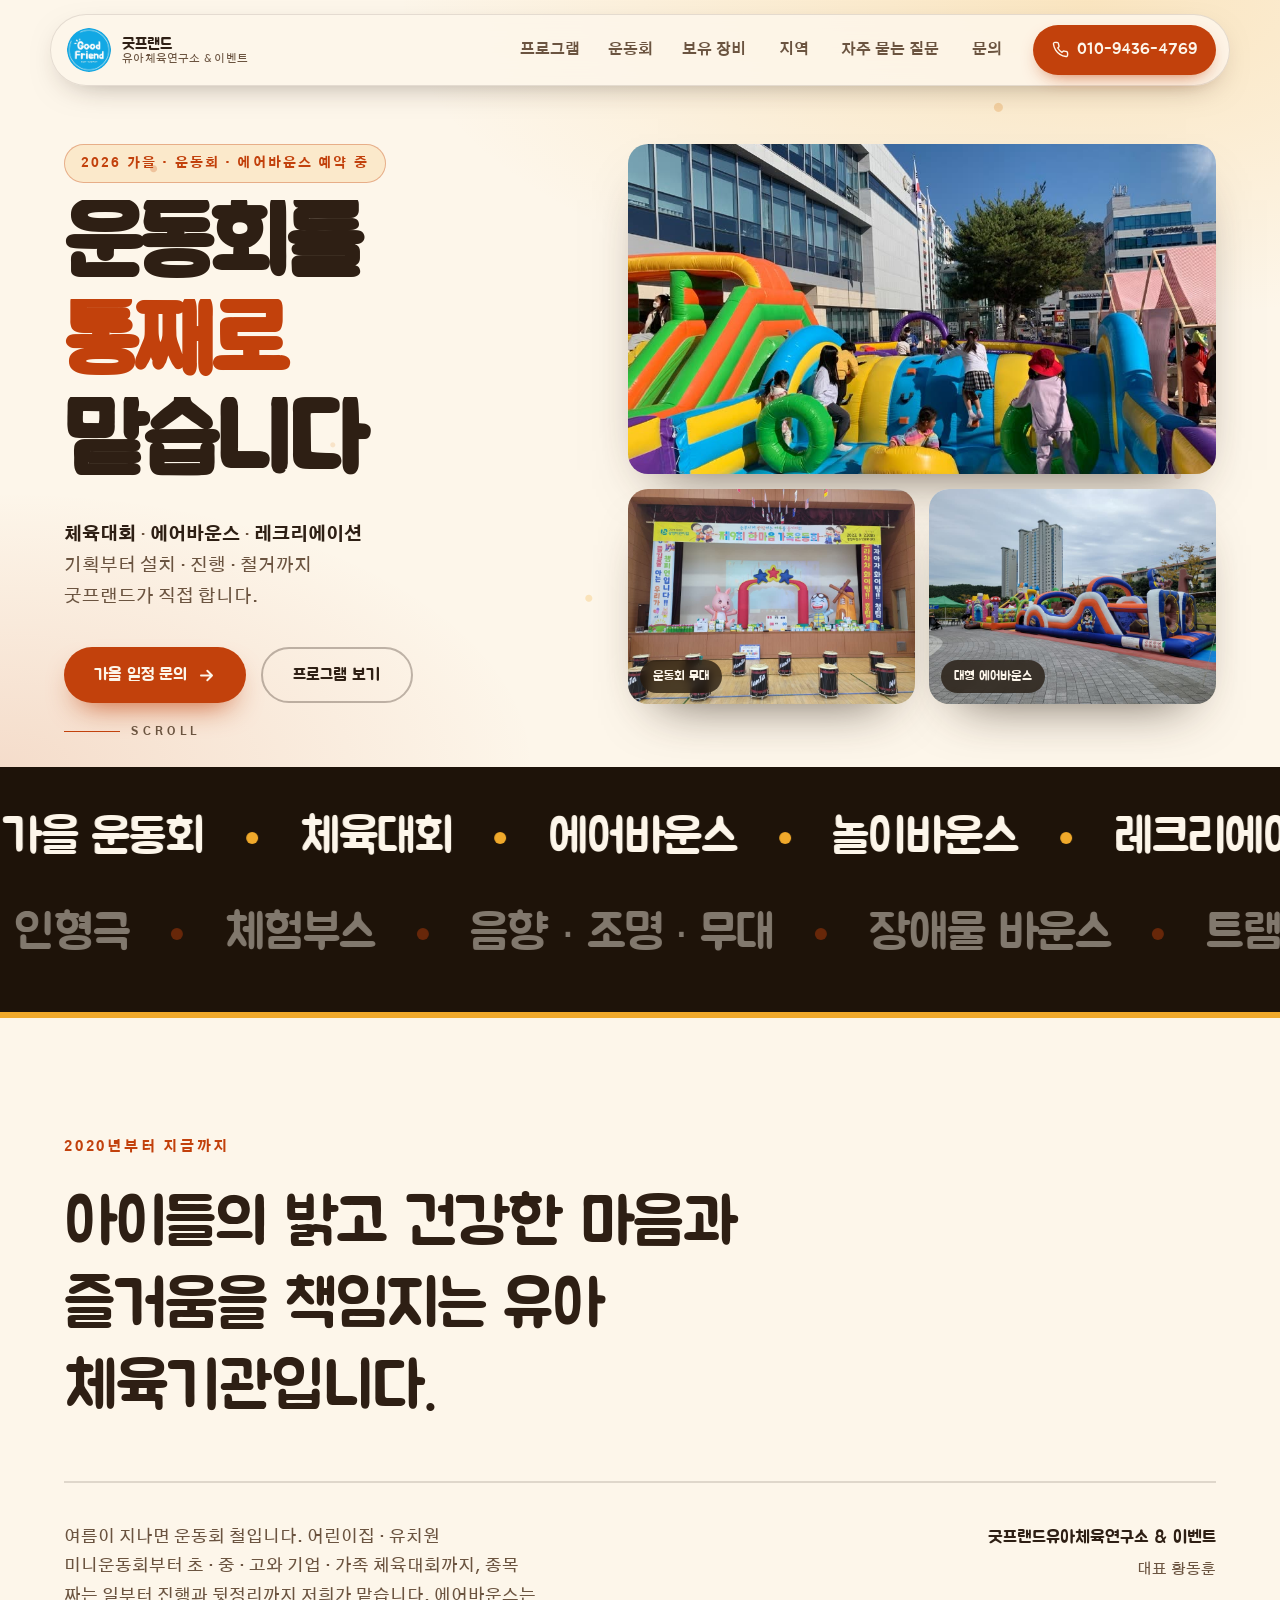
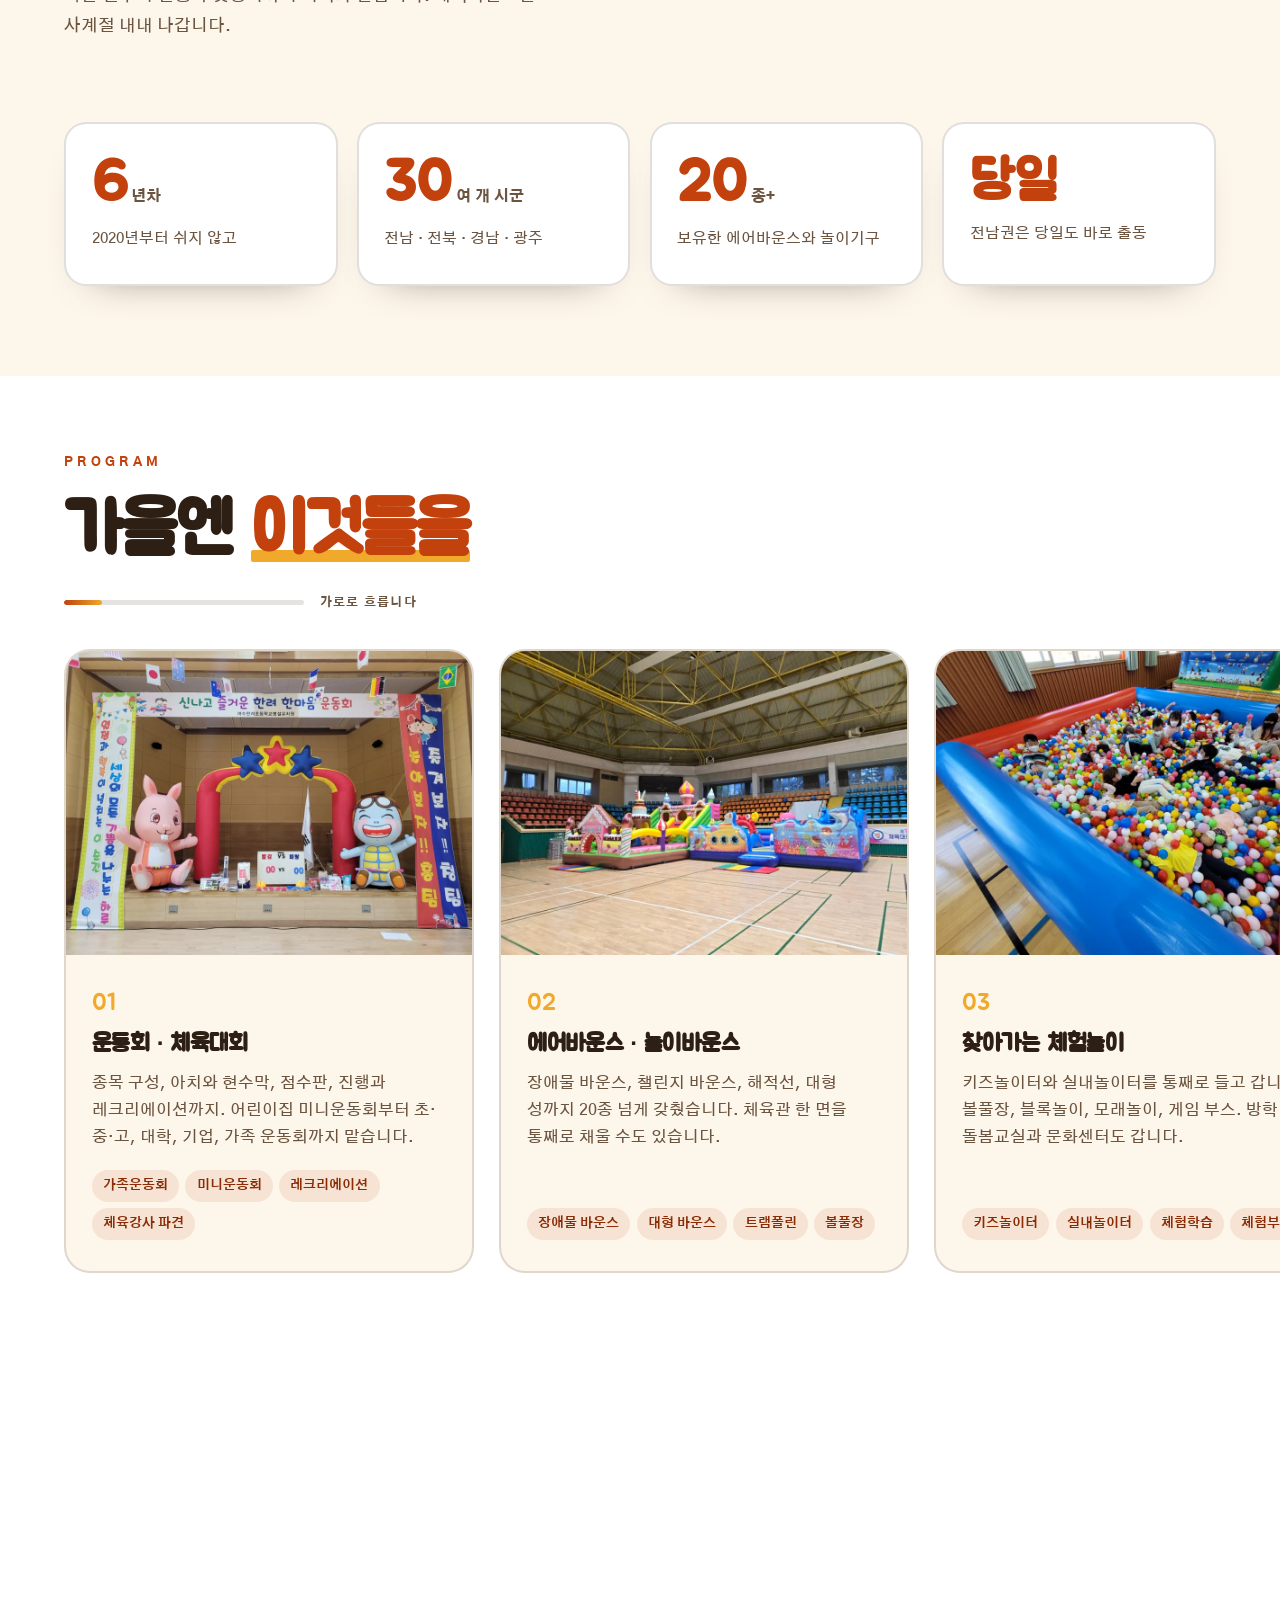
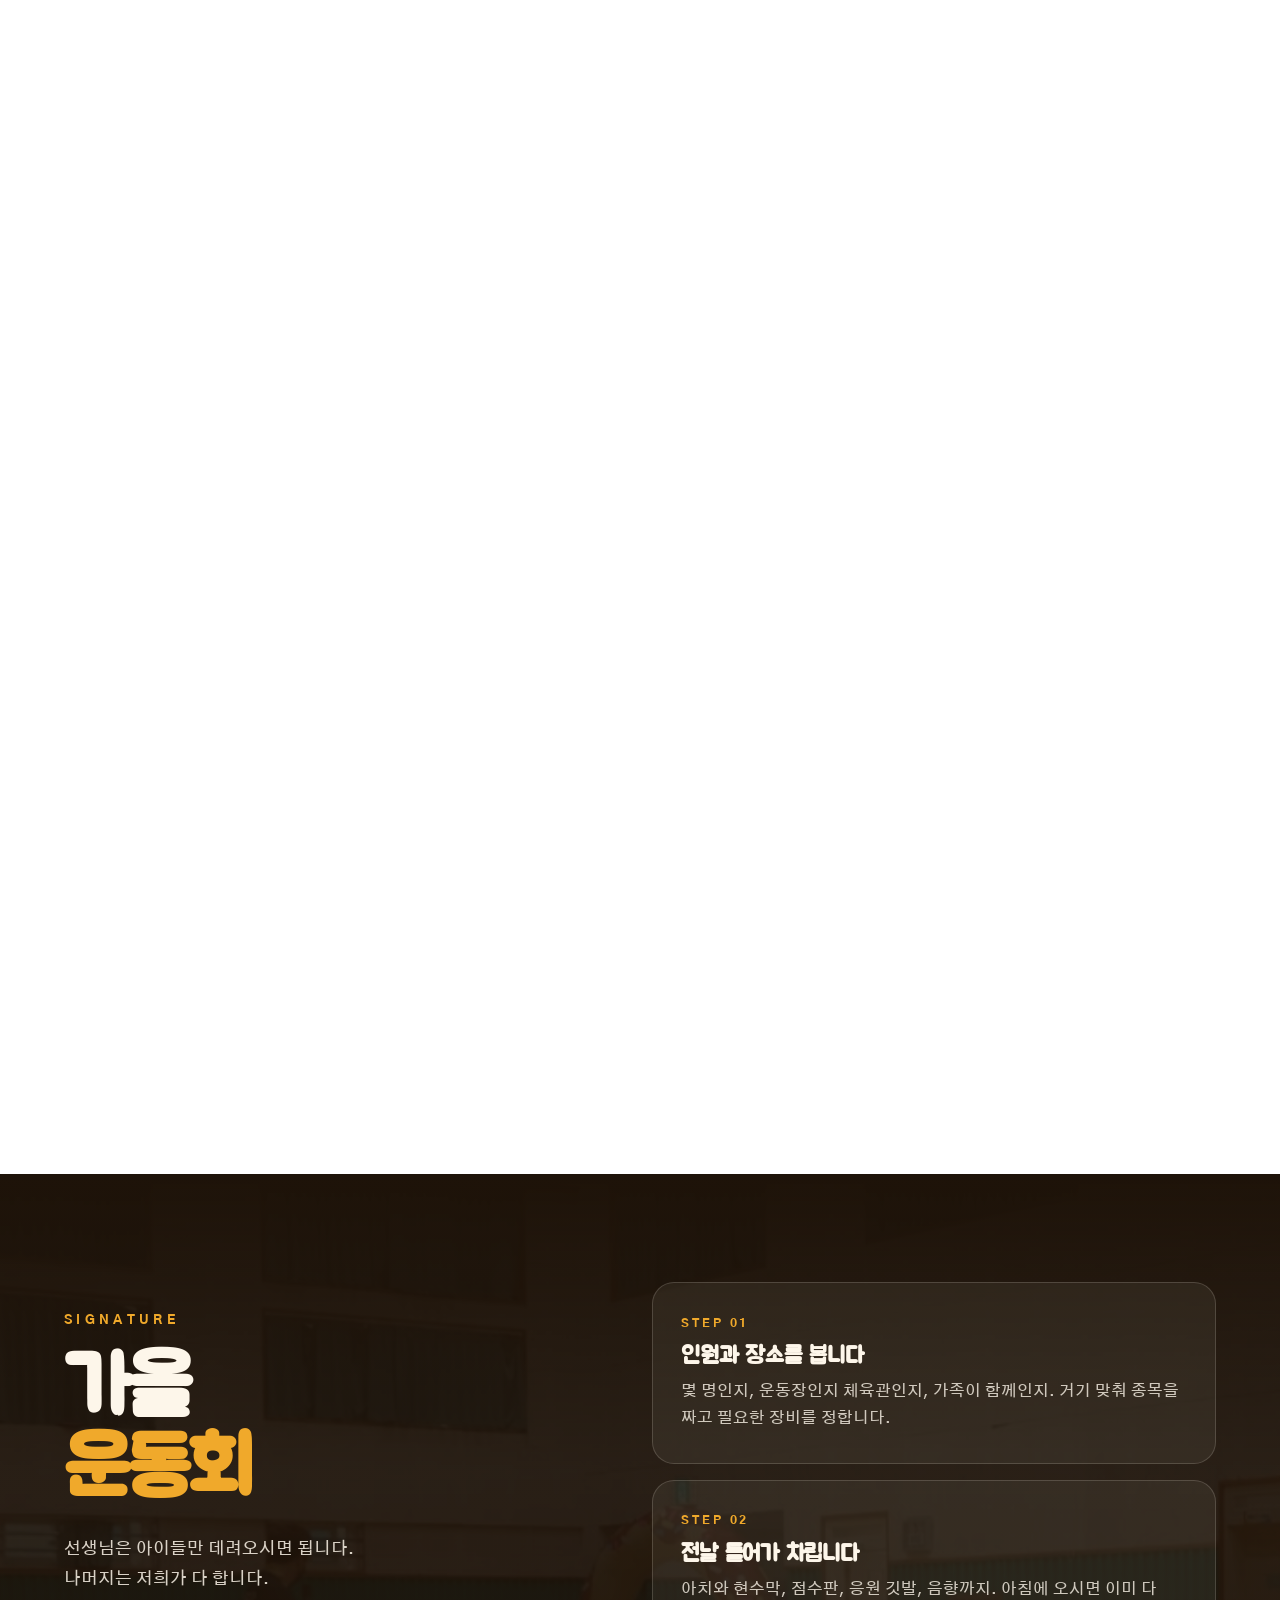
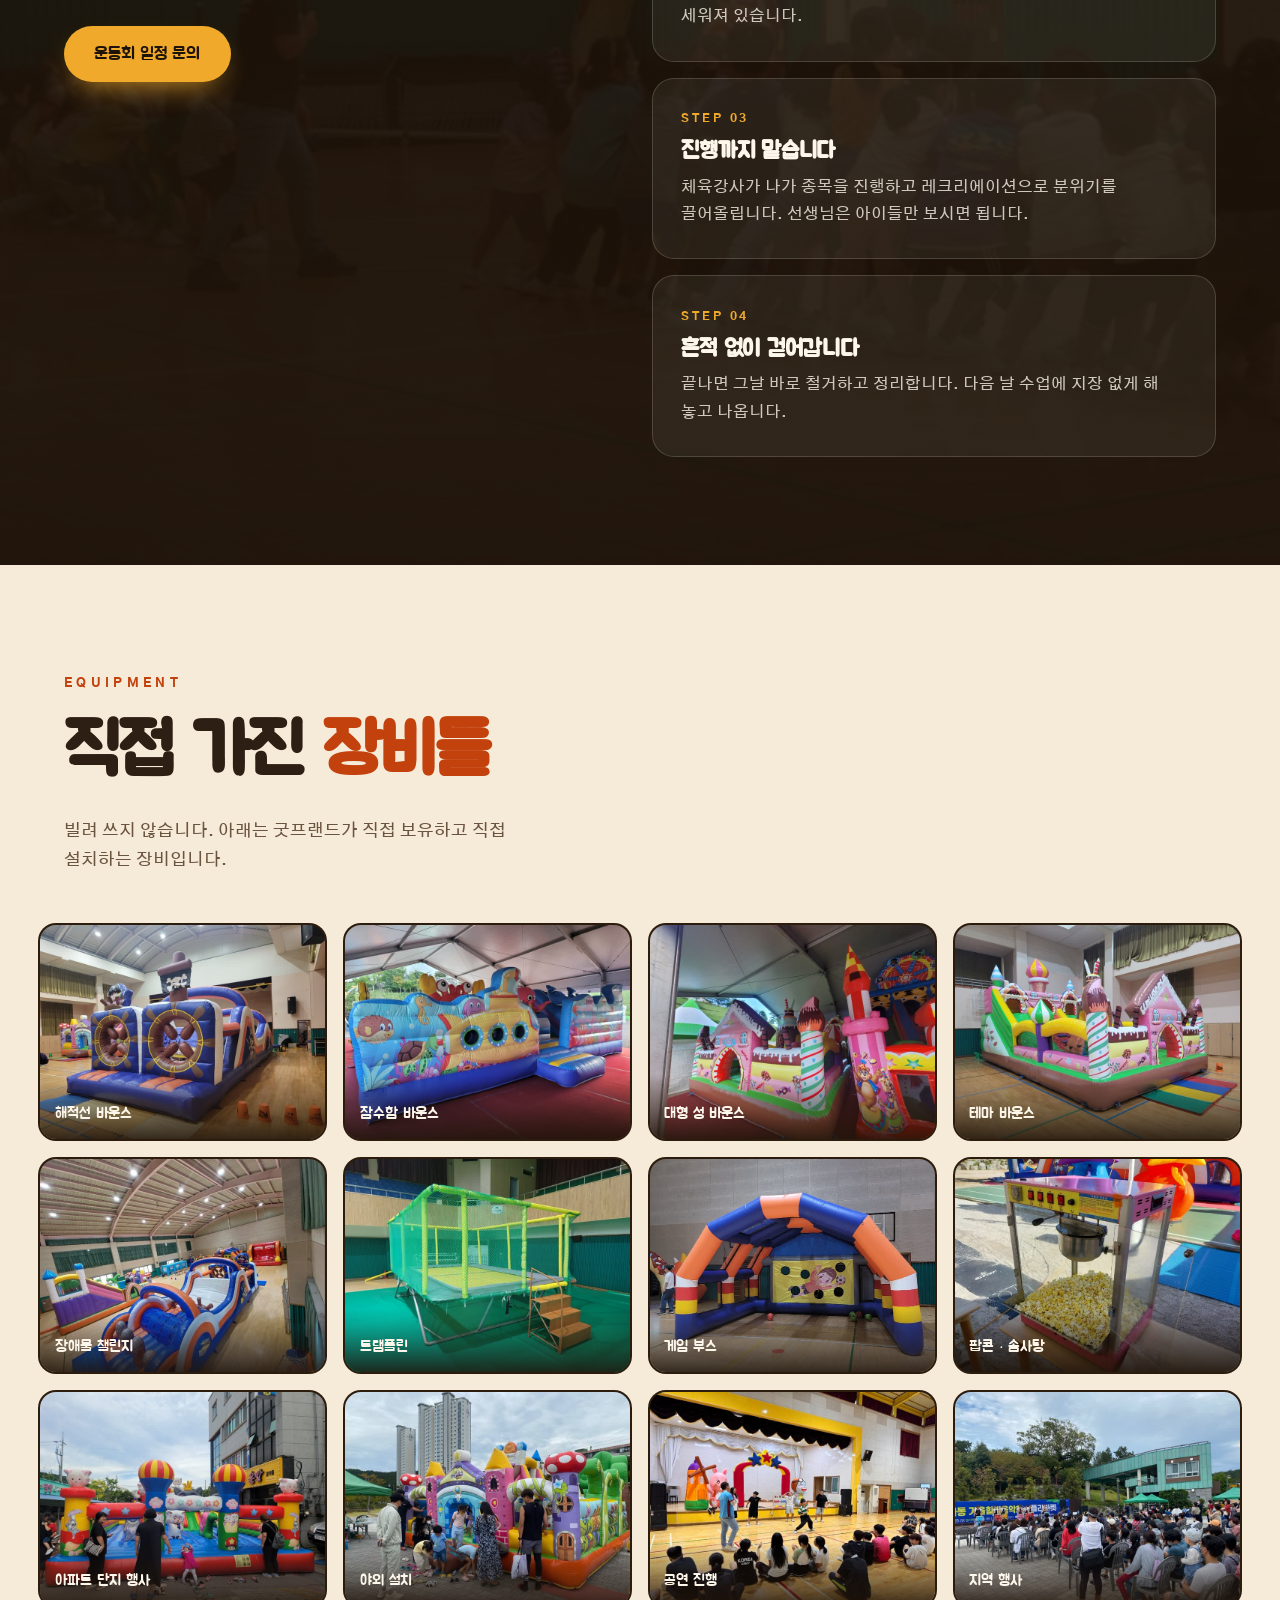
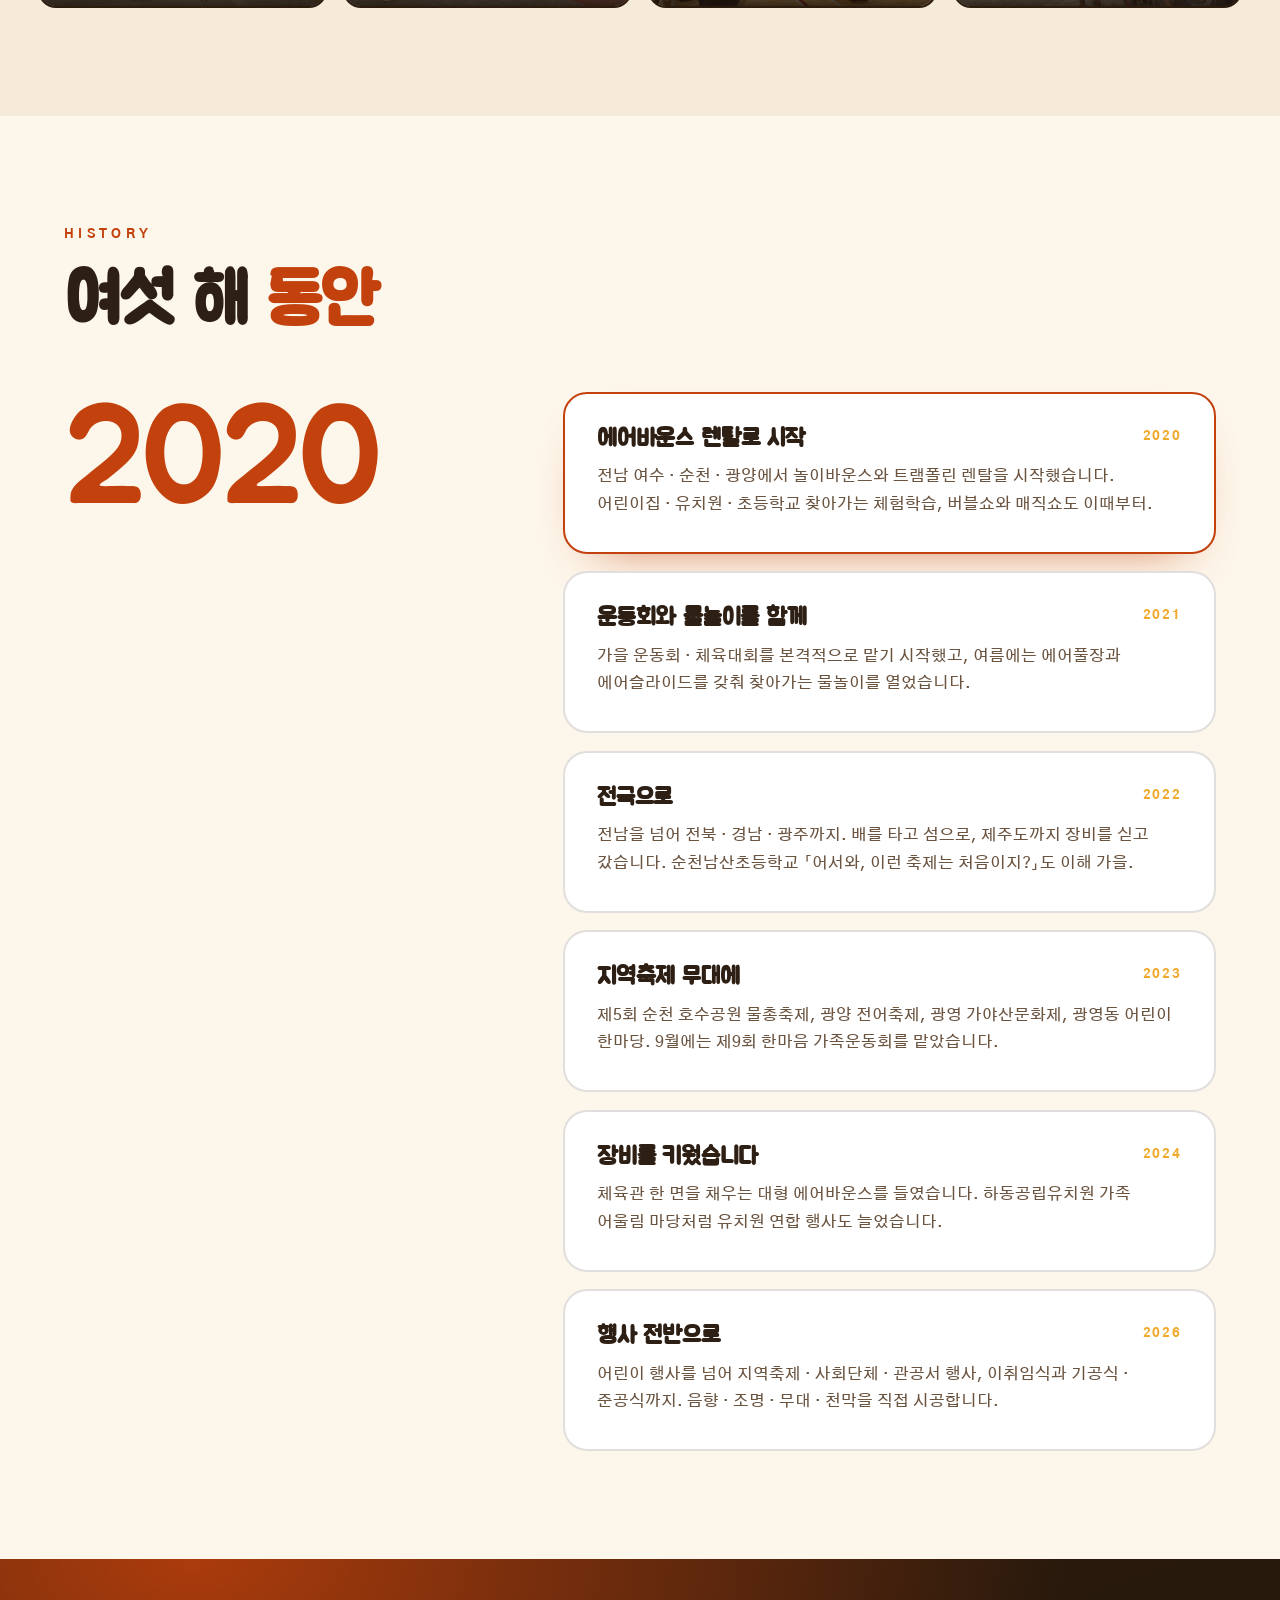
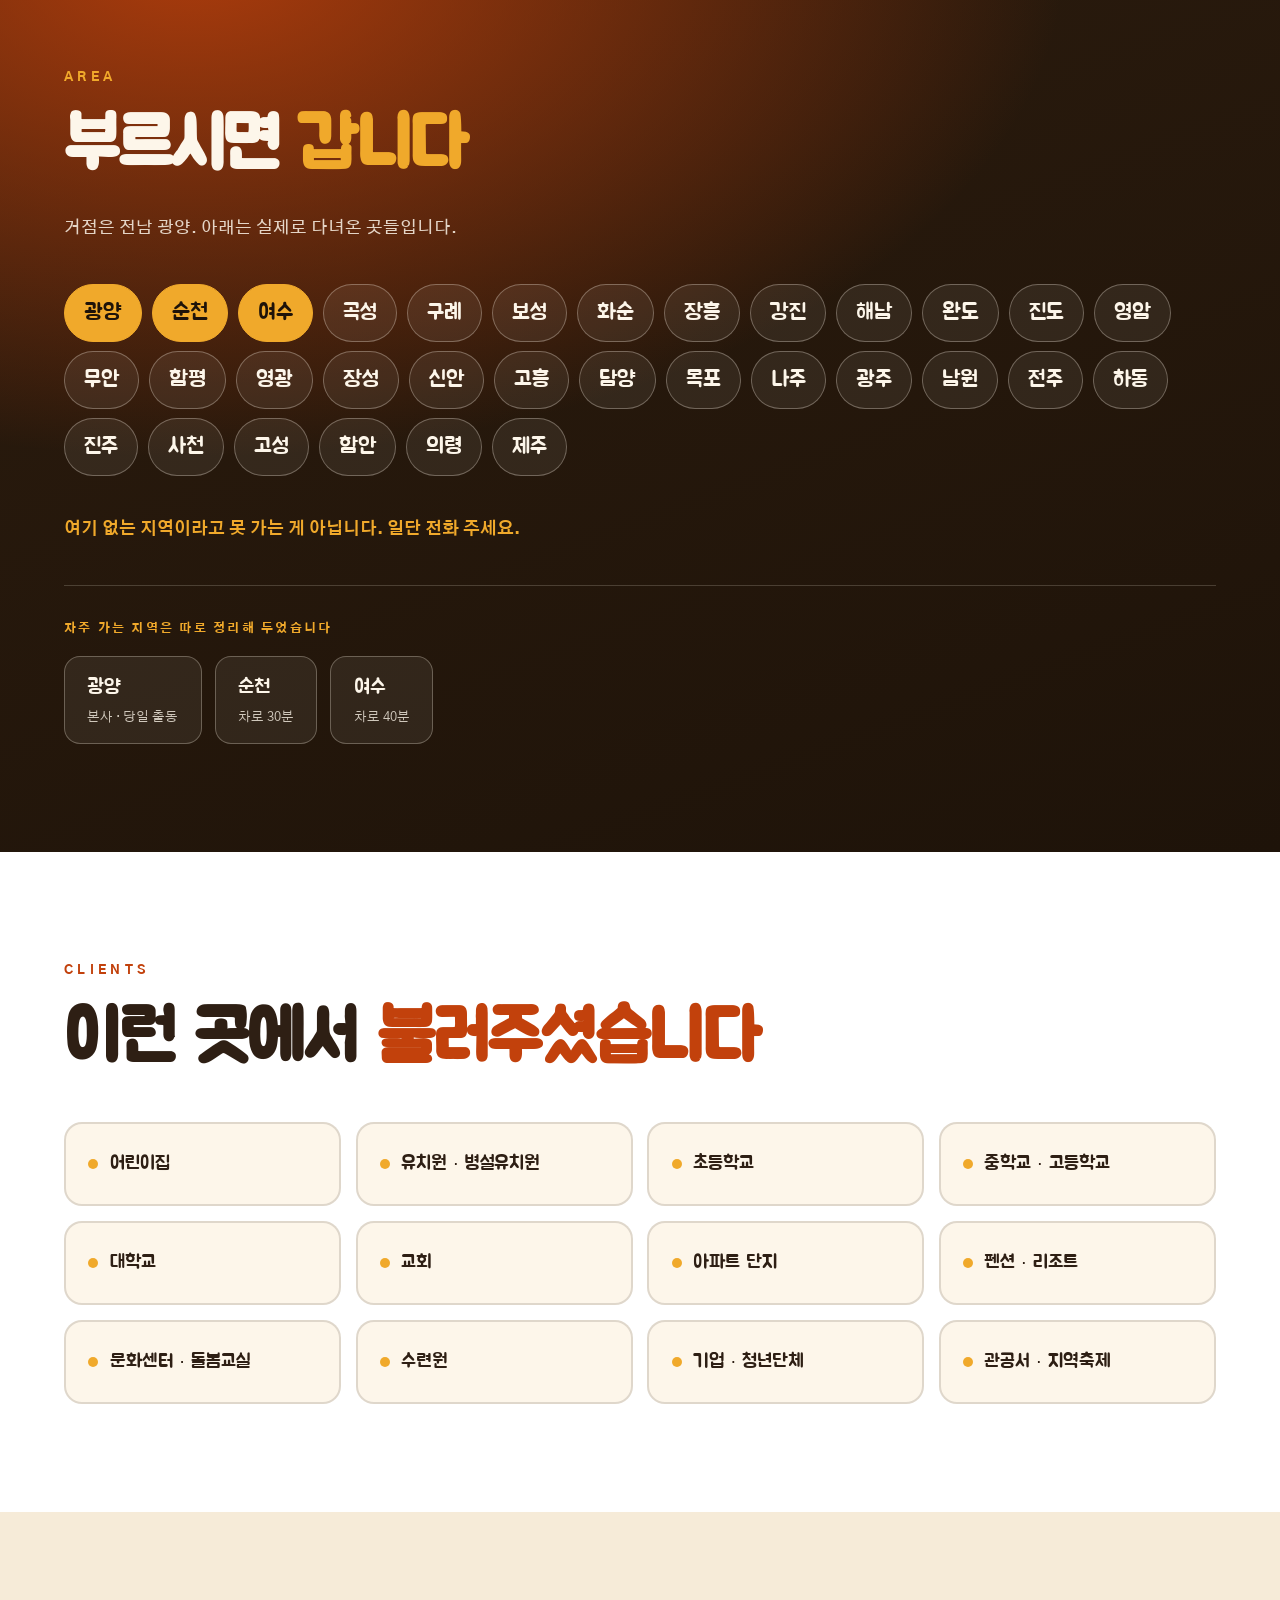
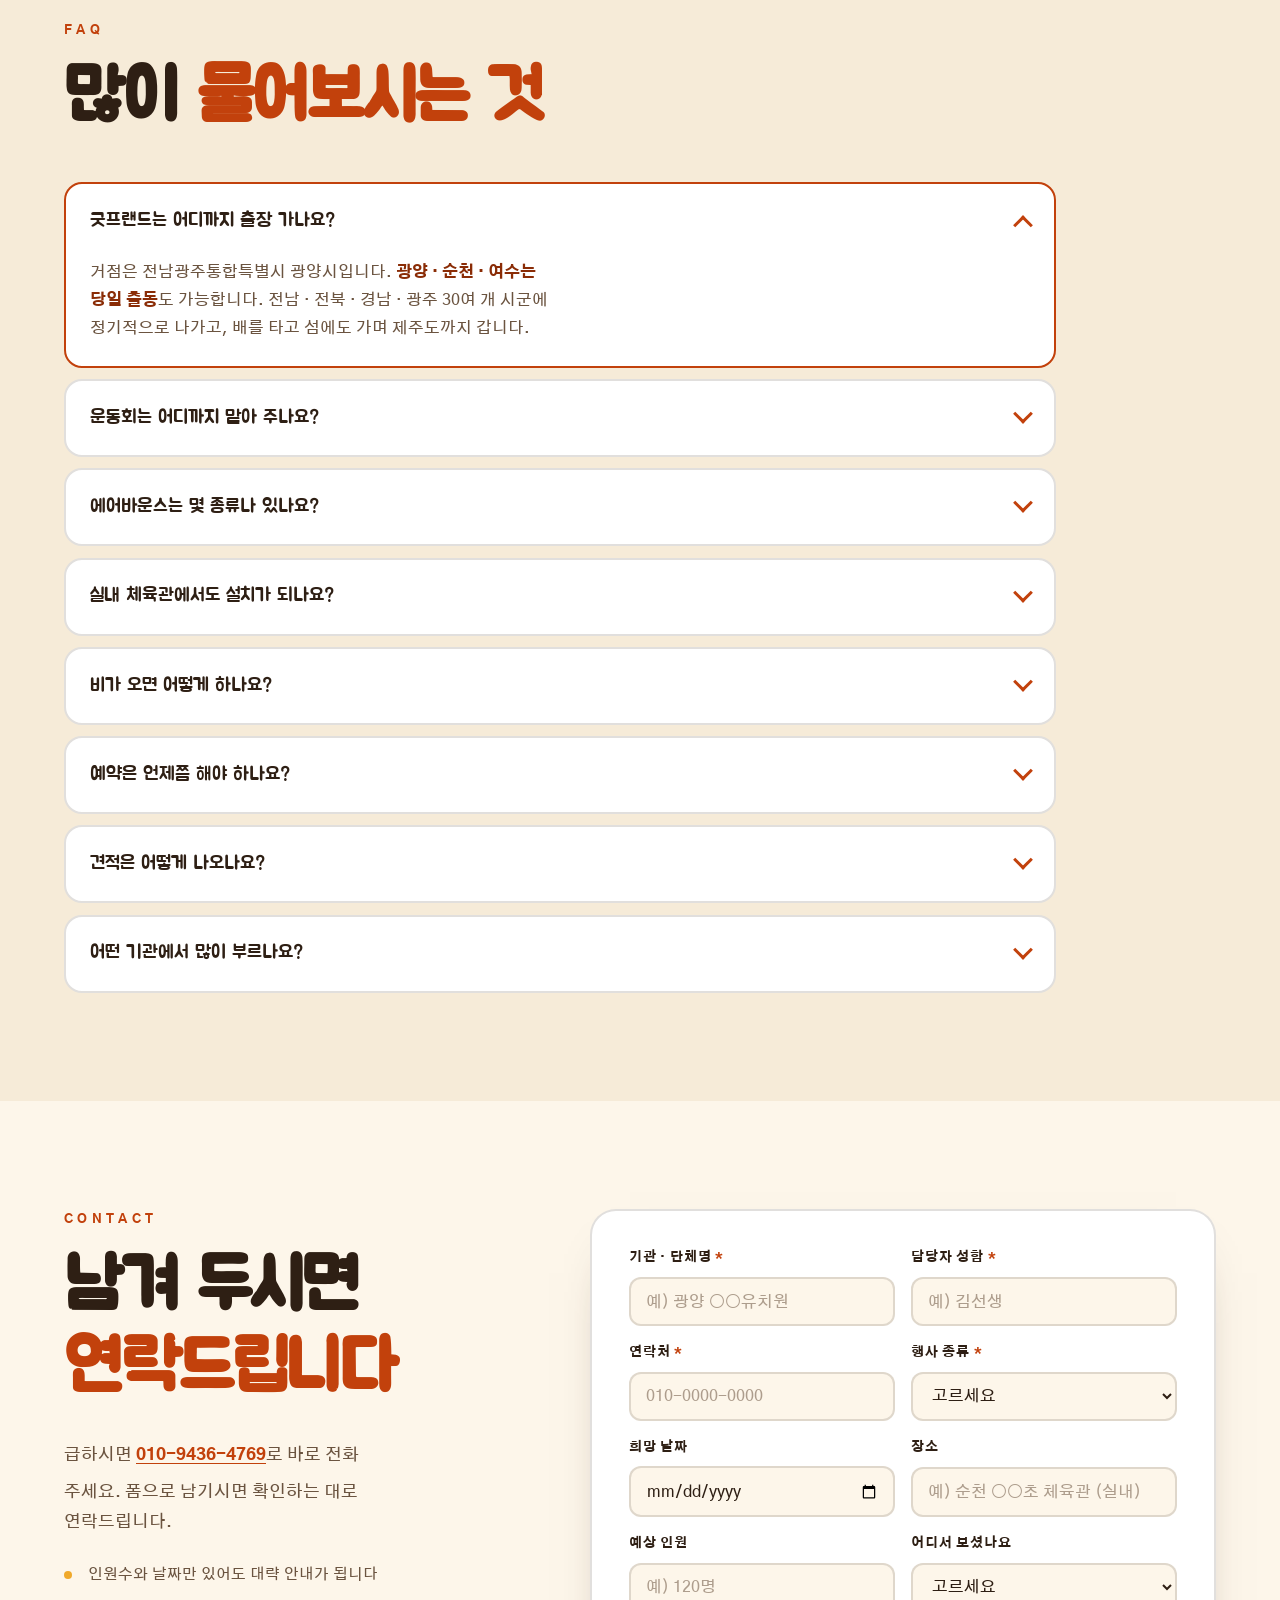
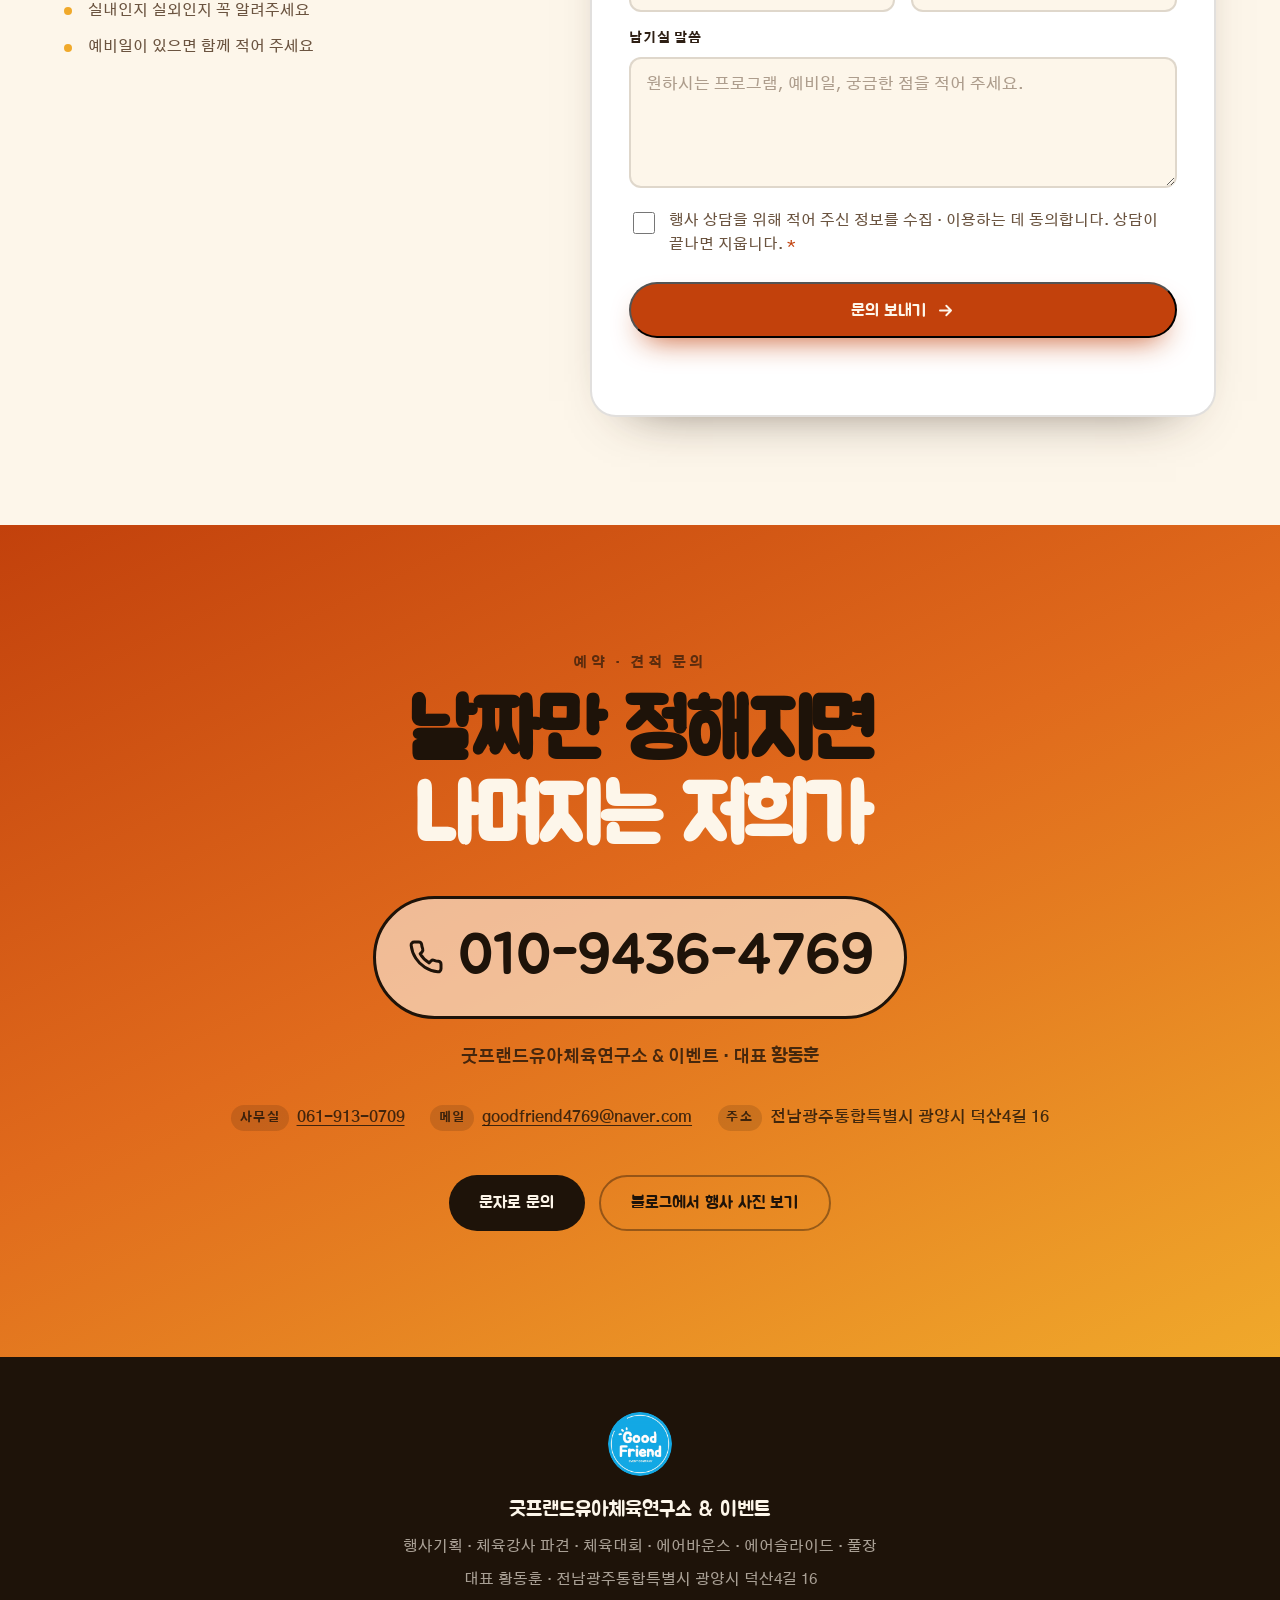
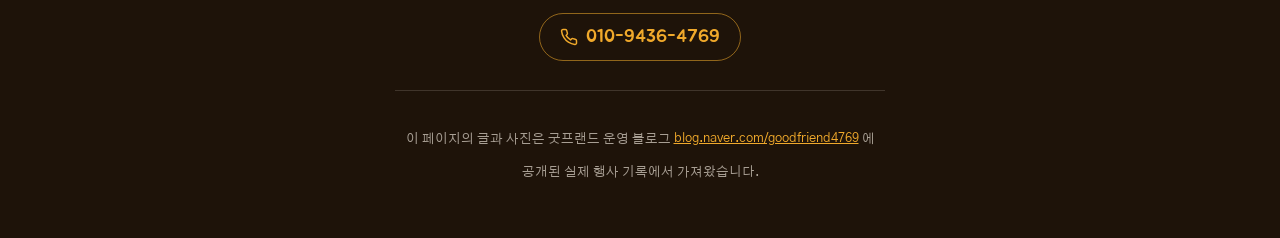
==== commit 4c8159e4: "도메인 gfevent.co.kr 연결 — CNAME 추가, 사이트 내 주소 일괄 교체 DNS 확인 후 진행: - gfevent.co.kr → 185.199.108.153 (GitH" ====
--- a/index.html
+++ b/index.html
@@ -14,7 +14,7 @@
 <link rel="preconnect" href="https://fonts.gstatic.com" crossorigin>
 <link href="https://fonts.googleapis.com/css2?family=Jua&family=Gothic+A1:wght@300;400;500;700;800;900&display=swap" rel="stylesheet">
 <link rel="stylesheet" href="assets/style.css?v=20261007">
-<link rel="canonical" href="https://brizymedia.github.io/goodfriend-event/">
+<link rel="canonical" href="https://gfevent.co.kr/">
 <meta name="robots" content="index,follow,max-image-preview:large">
 <meta name="author" content="굿프랜드유아체육연구소 &amp; 이벤트">
 <meta name="geo.region" content="KR-46">
@@ -26,13 +26,13 @@
  "@graph":[
   {
    "@type":["LocalBusiness","EntertainmentBusiness"],
-   "@id":"https://brizymedia.github.io/goodfriend-event/#org",
+   "@id":"https://gfevent.co.kr/#org",
    "name":"굿프랜드유아체육연구소 & 이벤트",
    "alternateName":["굿프랜드","굿프랜드이벤트","Good Friend Event Company"],
    "description":"전남광주통합특별시 광양시에 있는 유아체육·어린이 행사 전문 업체. 운동회와 체육대회, 에어바운스, 찾아가는 체험놀이, 버블쇼, 여름 물놀이, 음향·조명·무대 시공까지 직접 보유한 장비로 설치하고 진행한다. 2020년부터 운영.",
-   "url":"https://brizymedia.github.io/goodfriend-event/",
-   "logo":"https://brizymedia.github.io/goodfriend-event/assets/img/logo.png",
-   "image":"https://brizymedia.github.io/goodfriend-event/assets/img/hero-main.jpg",
+   "url":"https://gfevent.co.kr/",
+   "logo":"https://gfevent.co.kr/assets/img/logo.png",
+   "image":"https://gfevent.co.kr/assets/img/hero-main.jpg",
    "telephone":"+82-10-9436-4769",
    "email":"goodfriend4769@naver.com",
    "foundingDate":"2020",
@@ -69,15 +69,15 @@
   },
   {
    "@type":"WebSite",
-   "@id":"https://brizymedia.github.io/goodfriend-event/#site",
-   "url":"https://brizymedia.github.io/goodfriend-event/",
+   "@id":"https://gfevent.co.kr/#site",
+   "url":"https://gfevent.co.kr/",
    "name":"굿프랜드유아체육연구소 & 이벤트",
    "inLanguage":"ko-KR",
-   "publisher":{"@id":"https://brizymedia.github.io/goodfriend-event/#org"}
+   "publisher":{"@id":"https://gfevent.co.kr/#org"}
   },
   {
    "@type":"FAQPage",
-   "@id":"https://brizymedia.github.io/goodfriend-event/#faq",
+   "@id":"https://gfevent.co.kr/#faq",
    "mainEntity":[
     {"@type":"Question","name":"굿프랜드는 어디까지 출장 가나요?","acceptedAnswer":{"@type":"Answer","text":"거점은 전남광주통합특별시 광양시입니다. 광양·순천·여수는 당일 출동도 가능합니다. 전남·전북·경남·광주 30여 개 시군에 정기적으로 나가고, 배를 타고 섬에도 가며 제주도까지 갑니다."}},
     {"@type":"Question","name":"운동회는 어디까지 맡아 주나요?","acceptedAnswer":{"@type":"Answer","text":"종목 구성부터 아치·현수막·점수판·응원 깃발 설치, 음향, 체육강사 진행, 레크리에이션, 당일 철거까지 전부 합니다. 선생님은 아이들만 인솔하시면 됩니다."}},
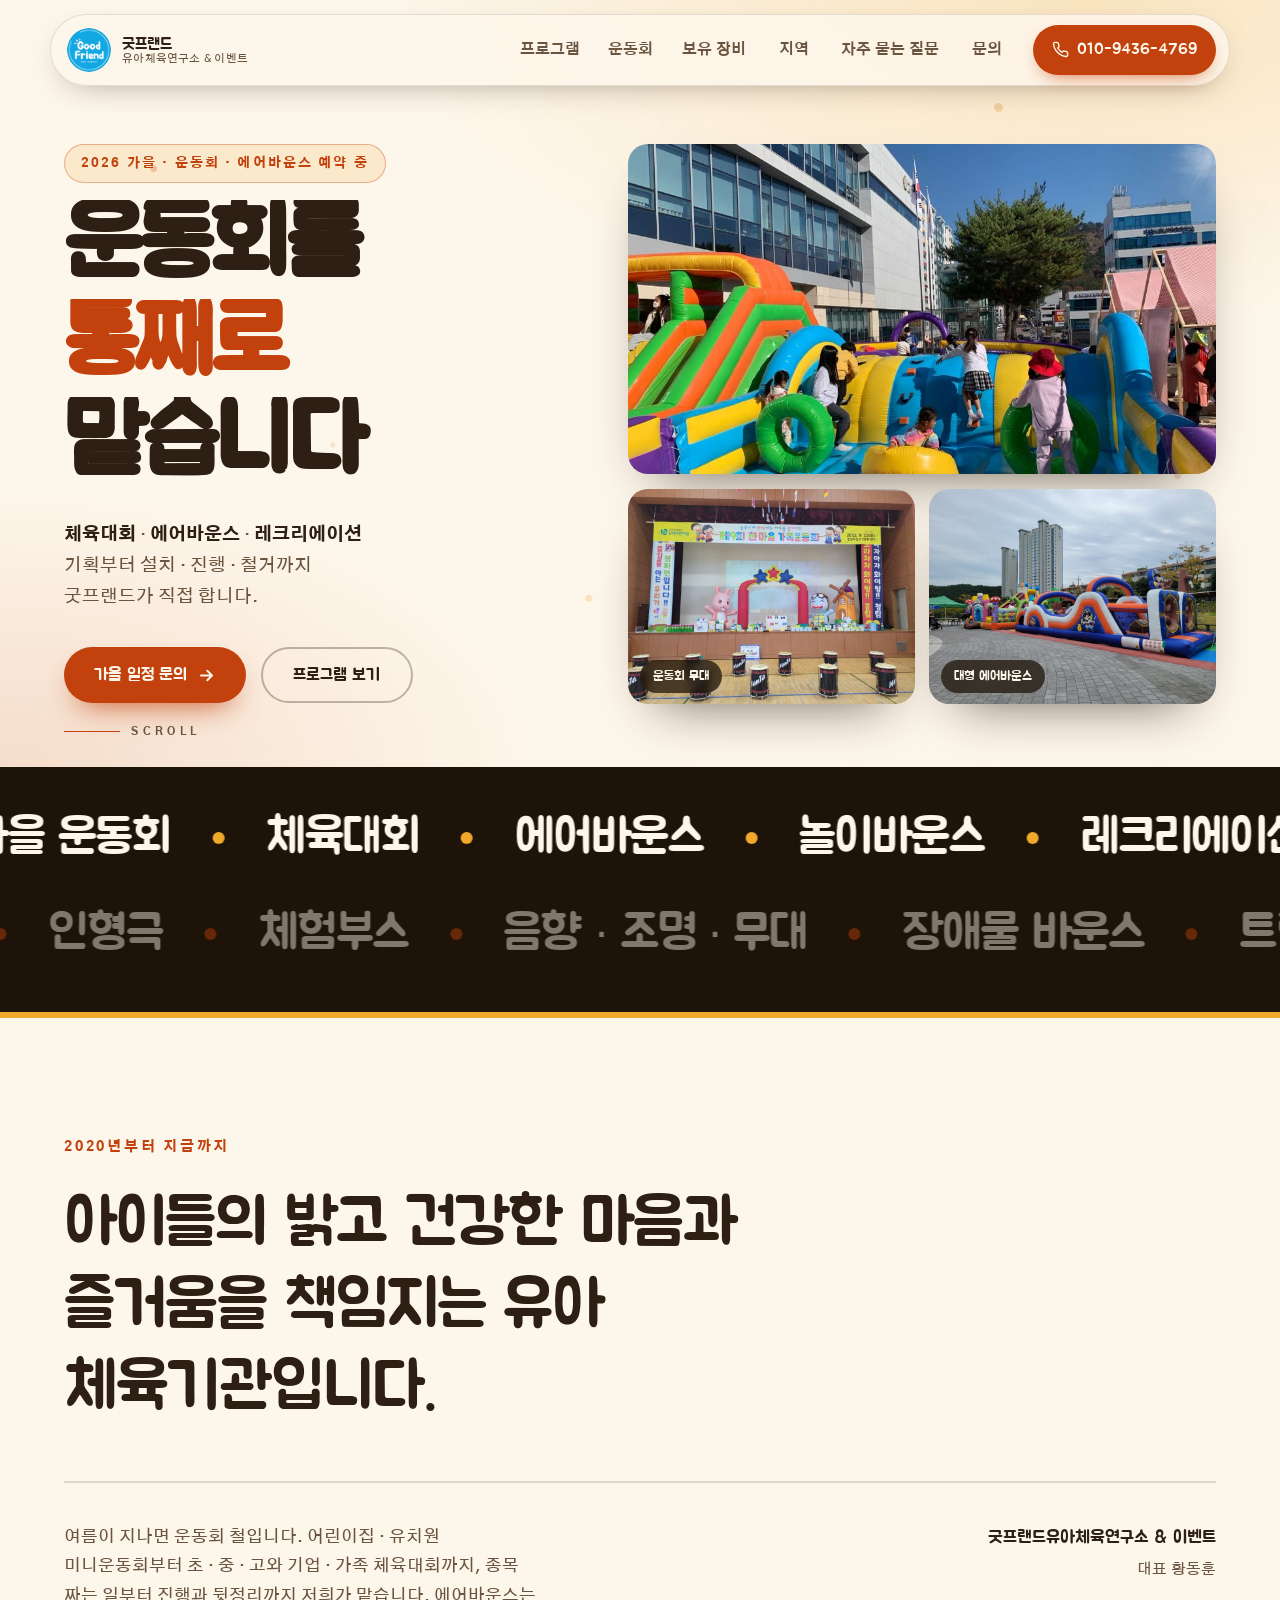
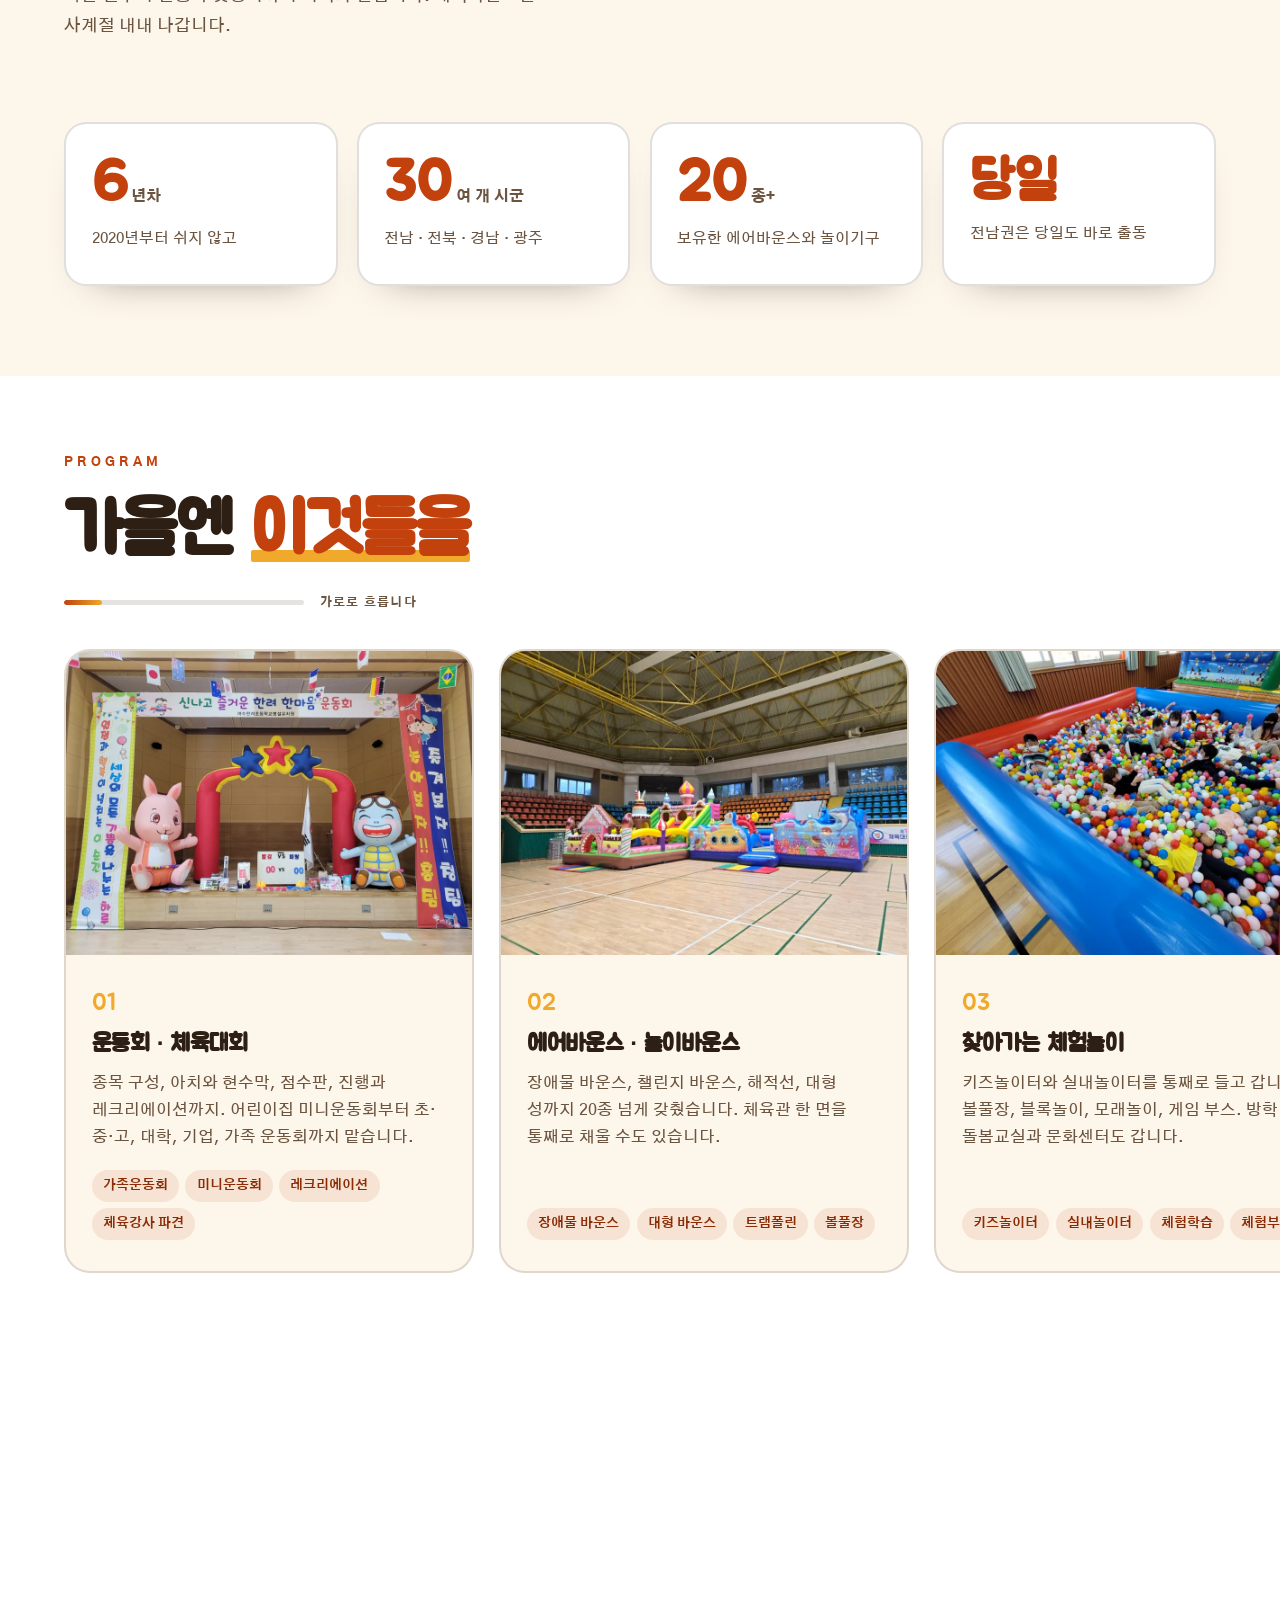
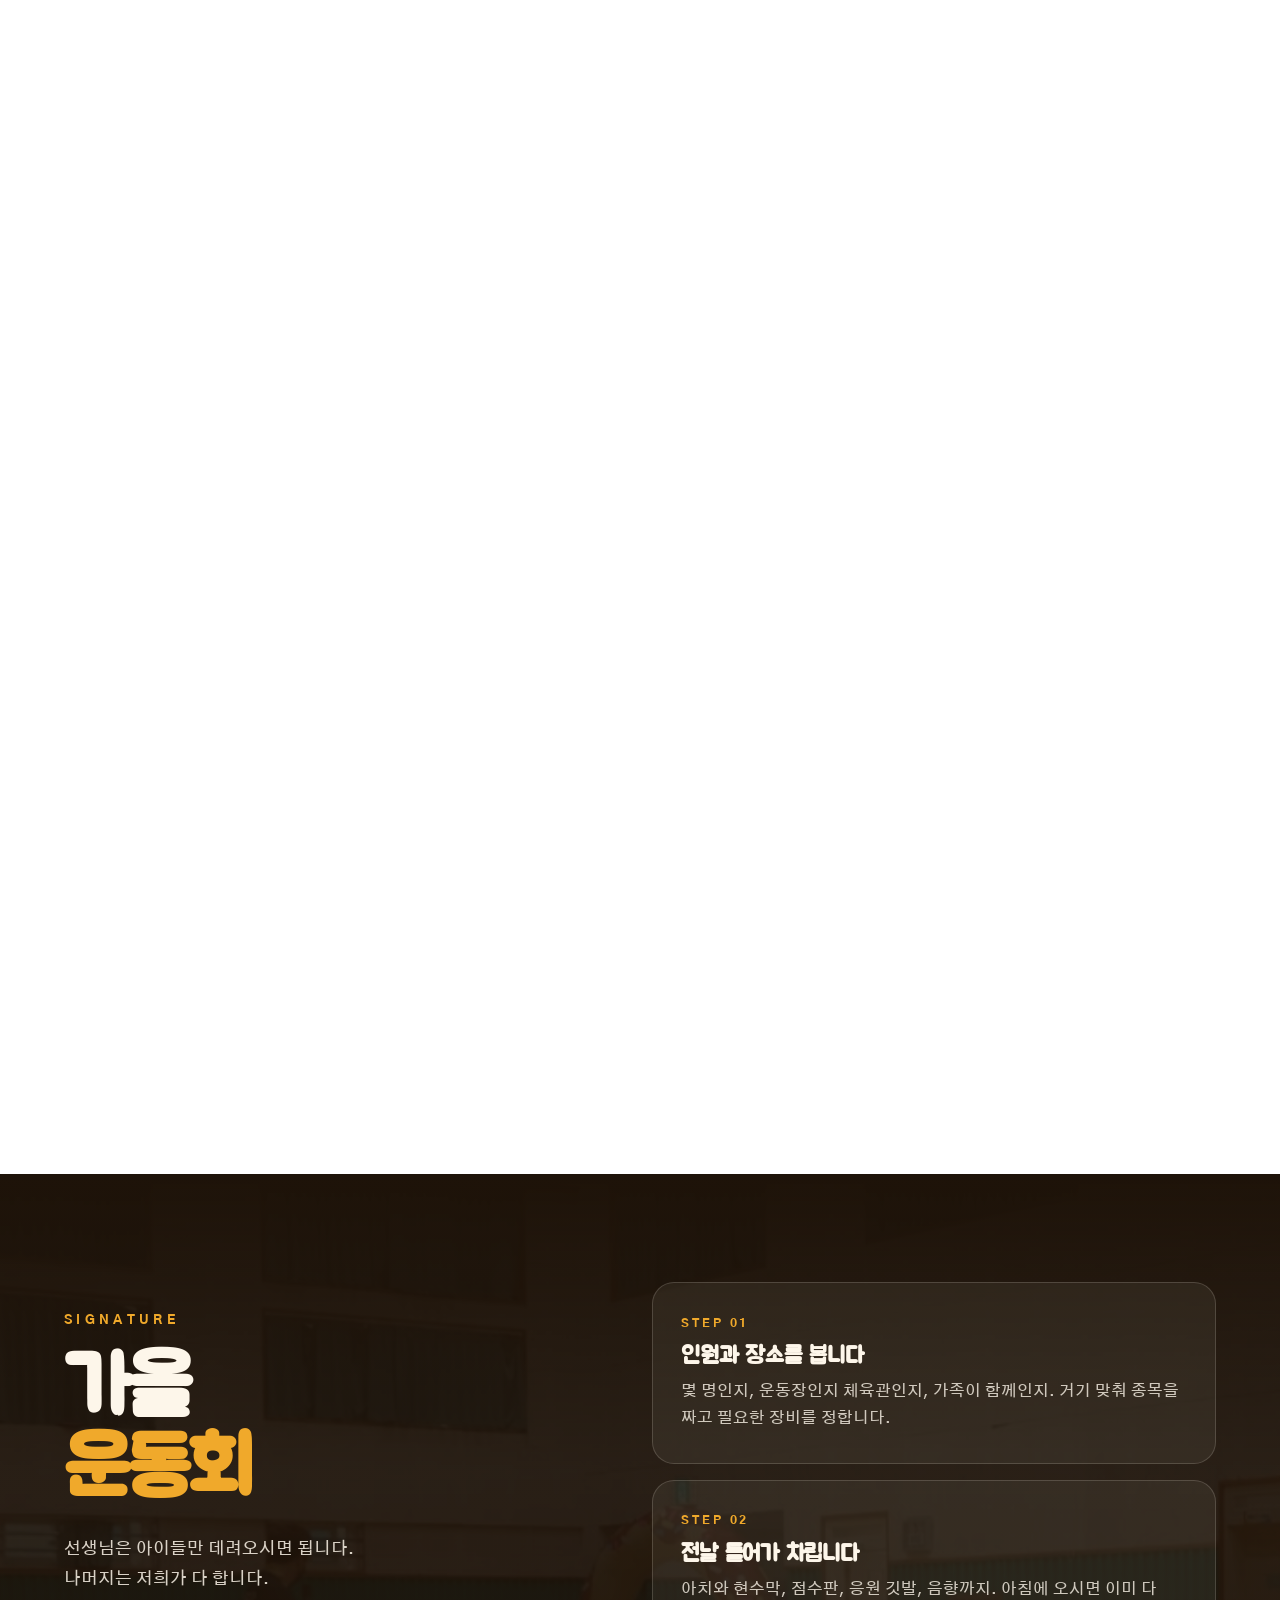
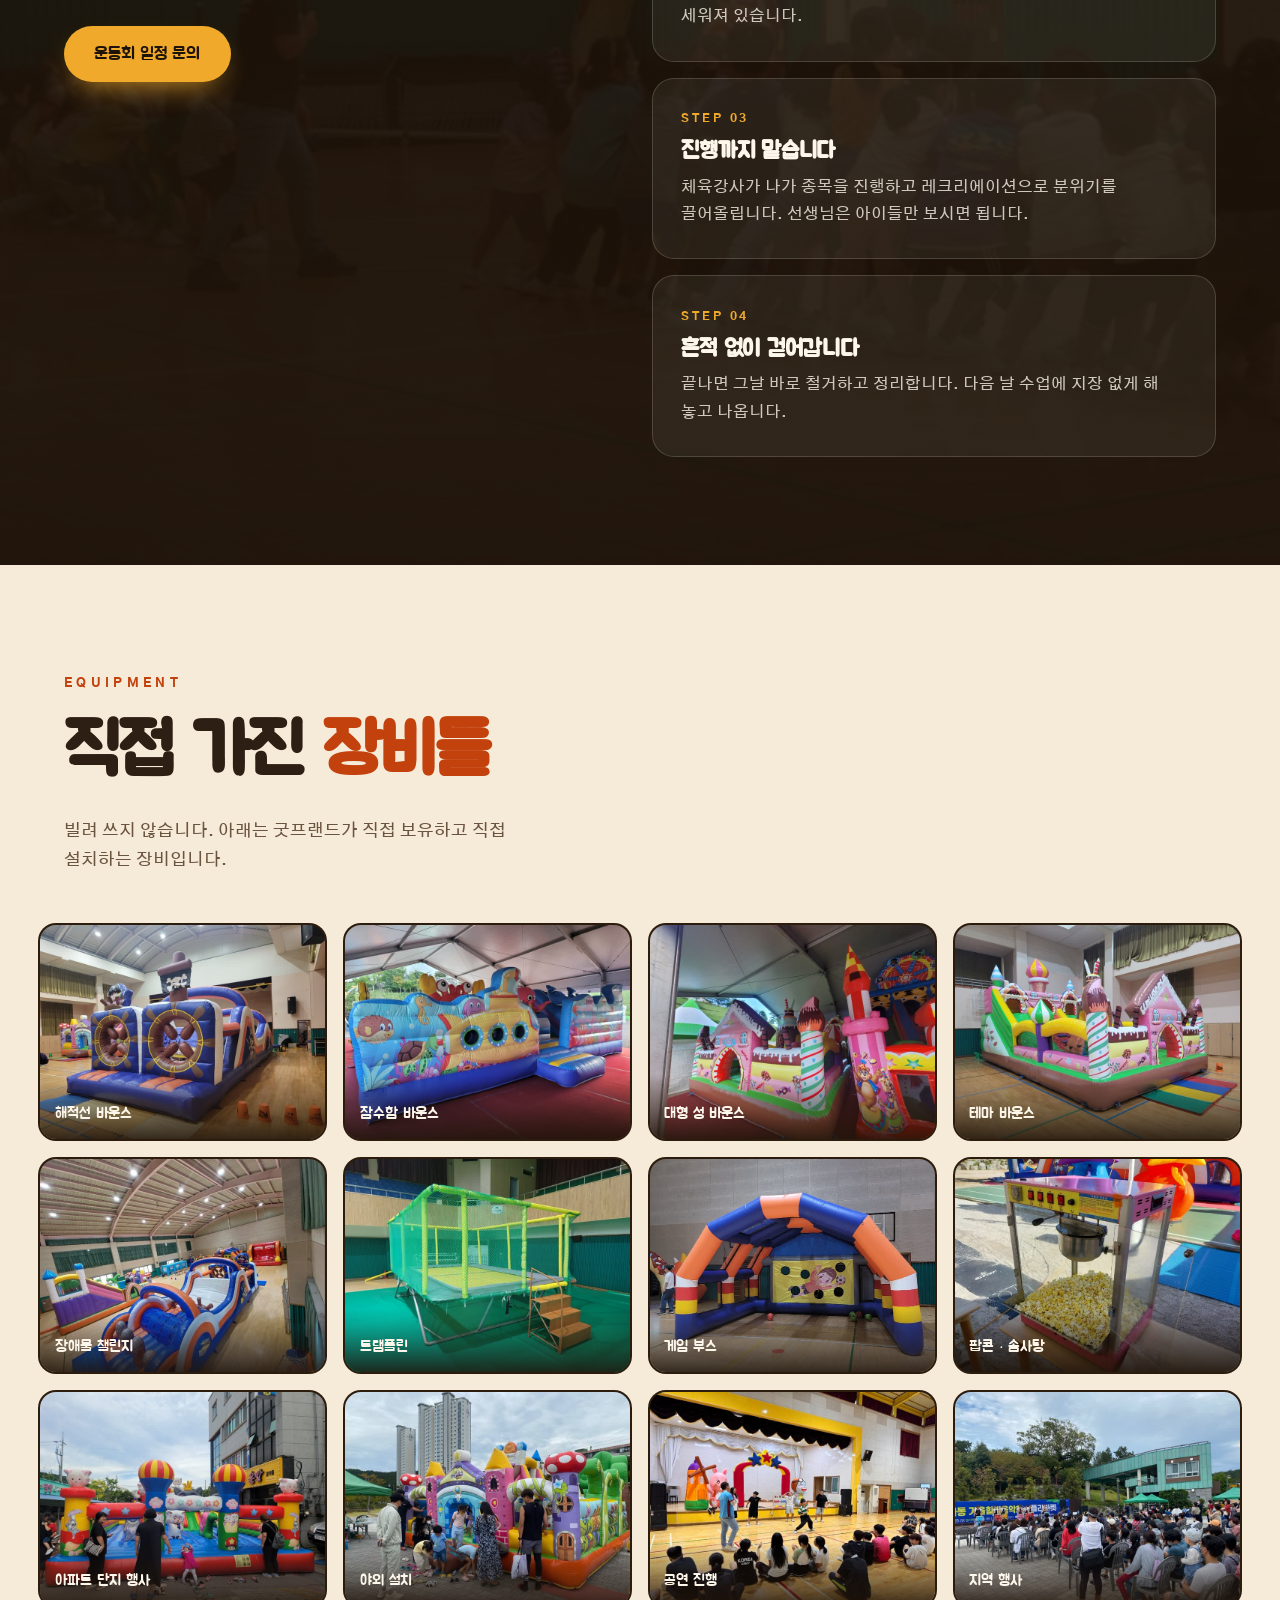
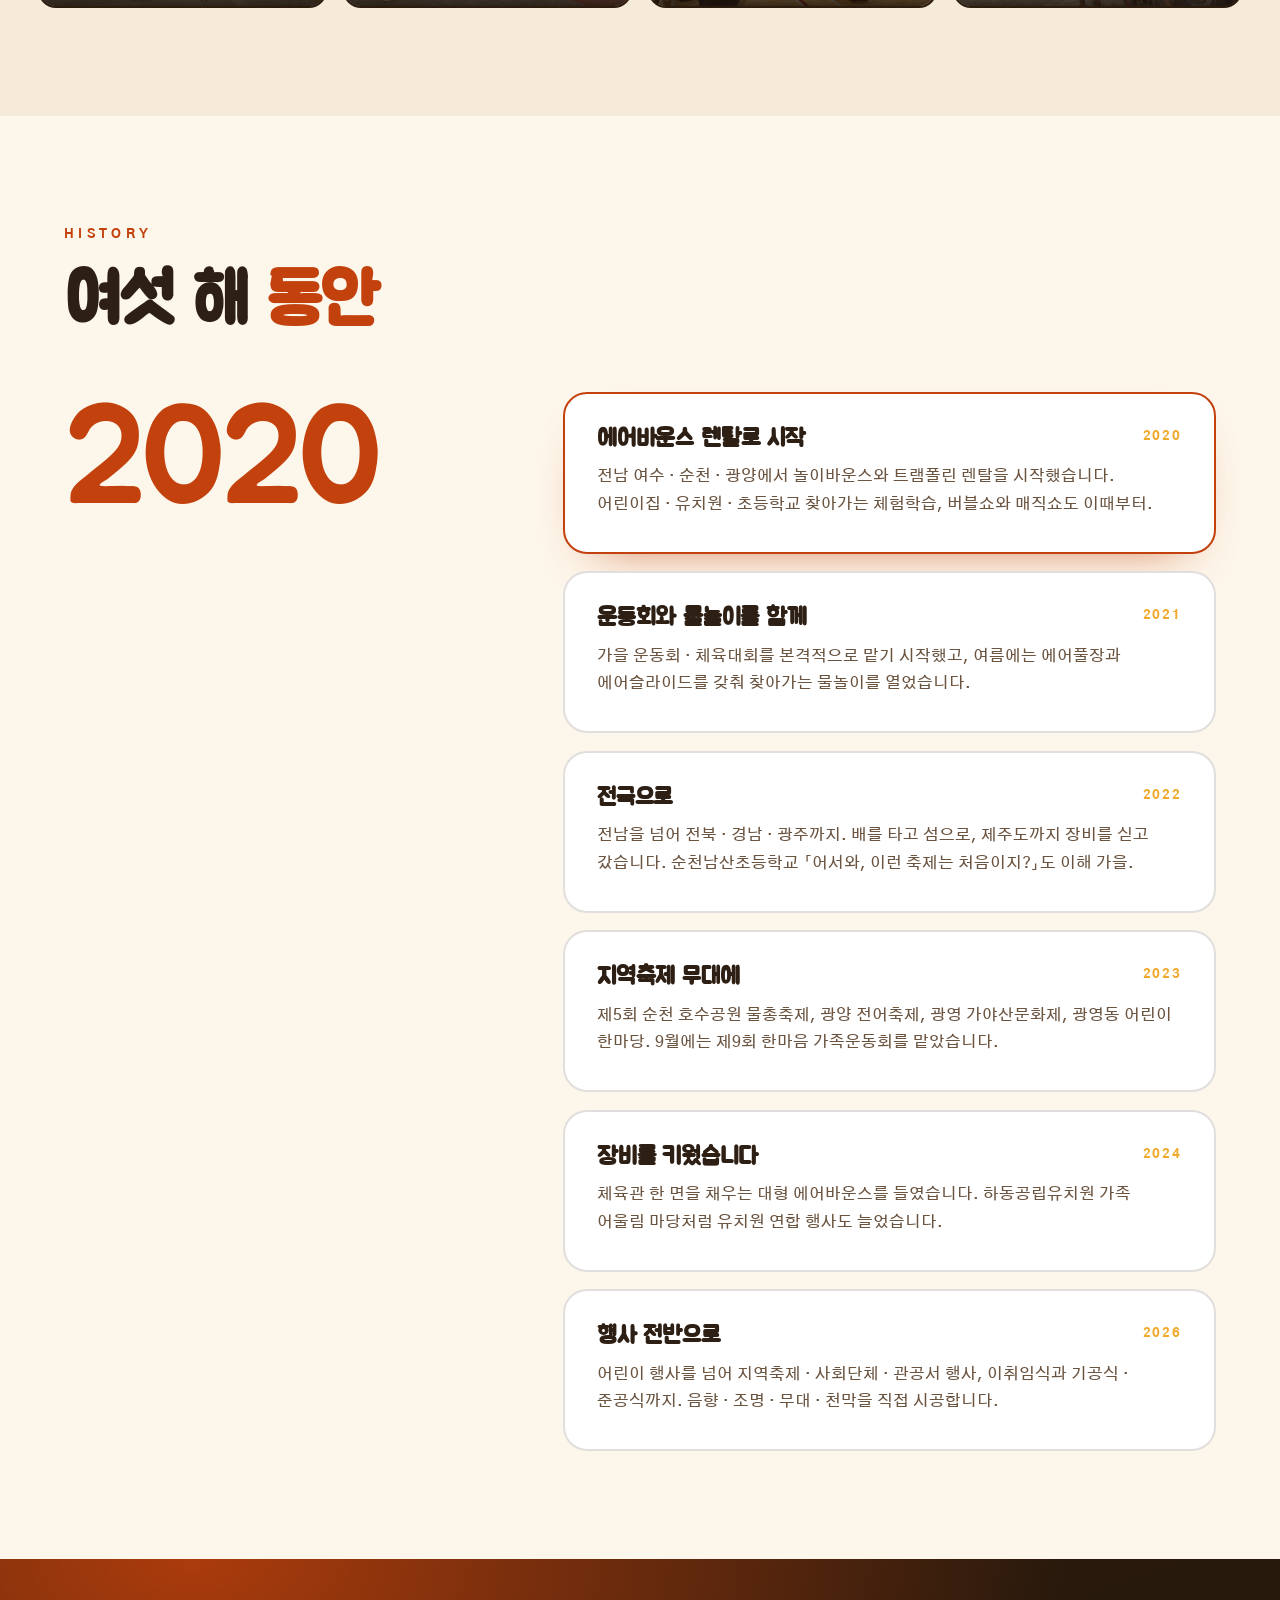
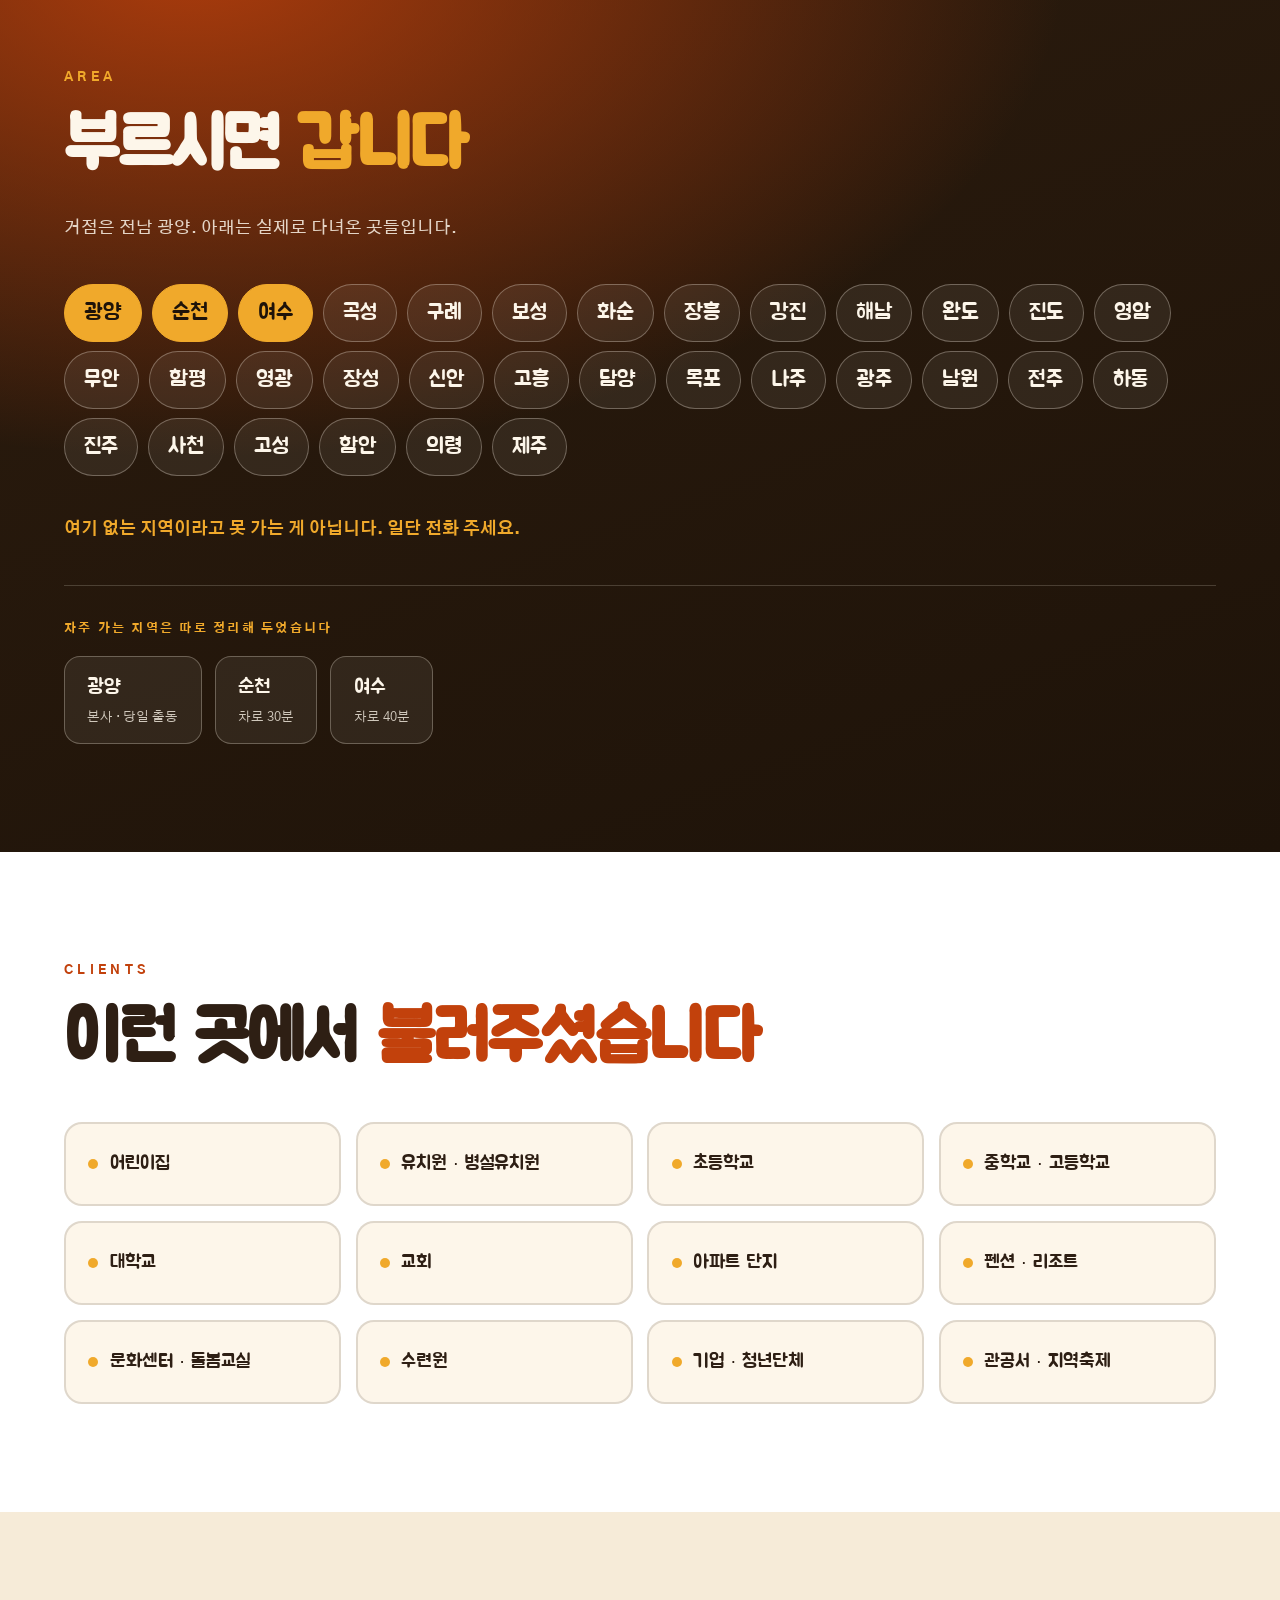
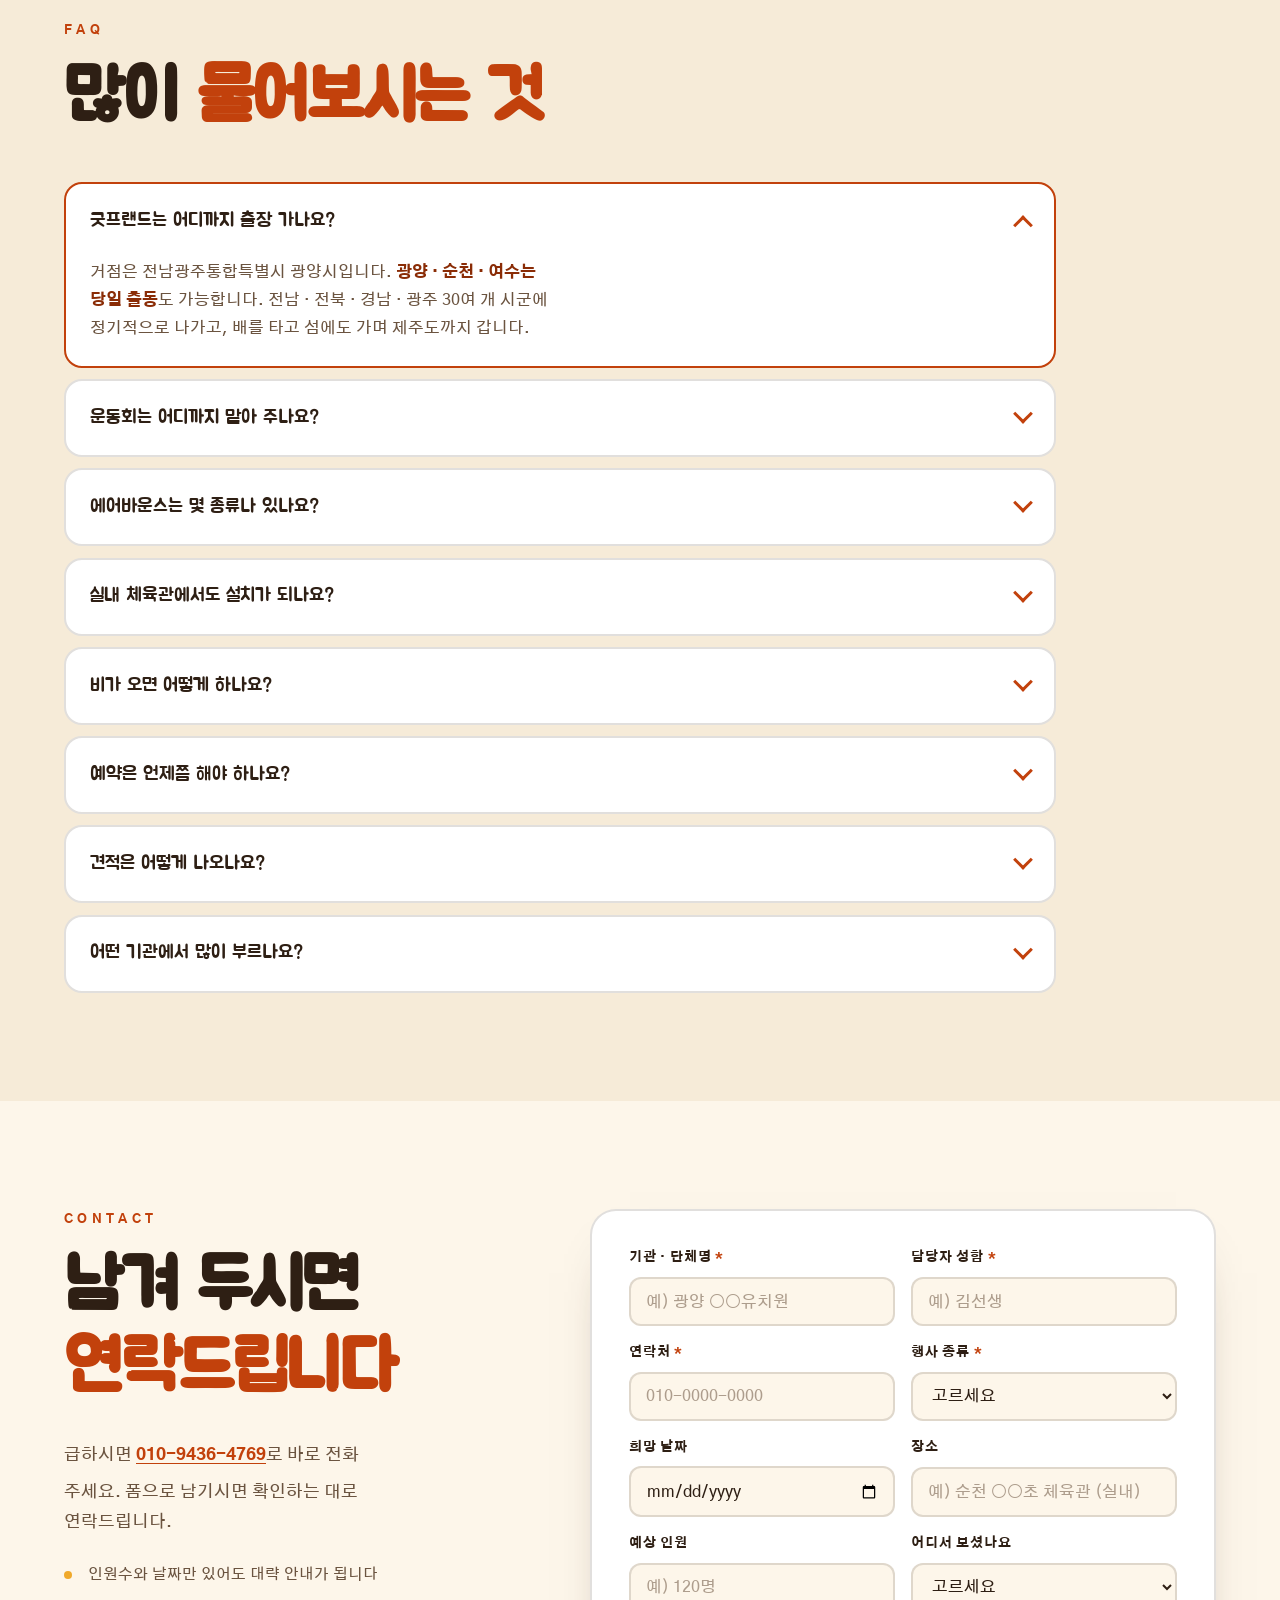
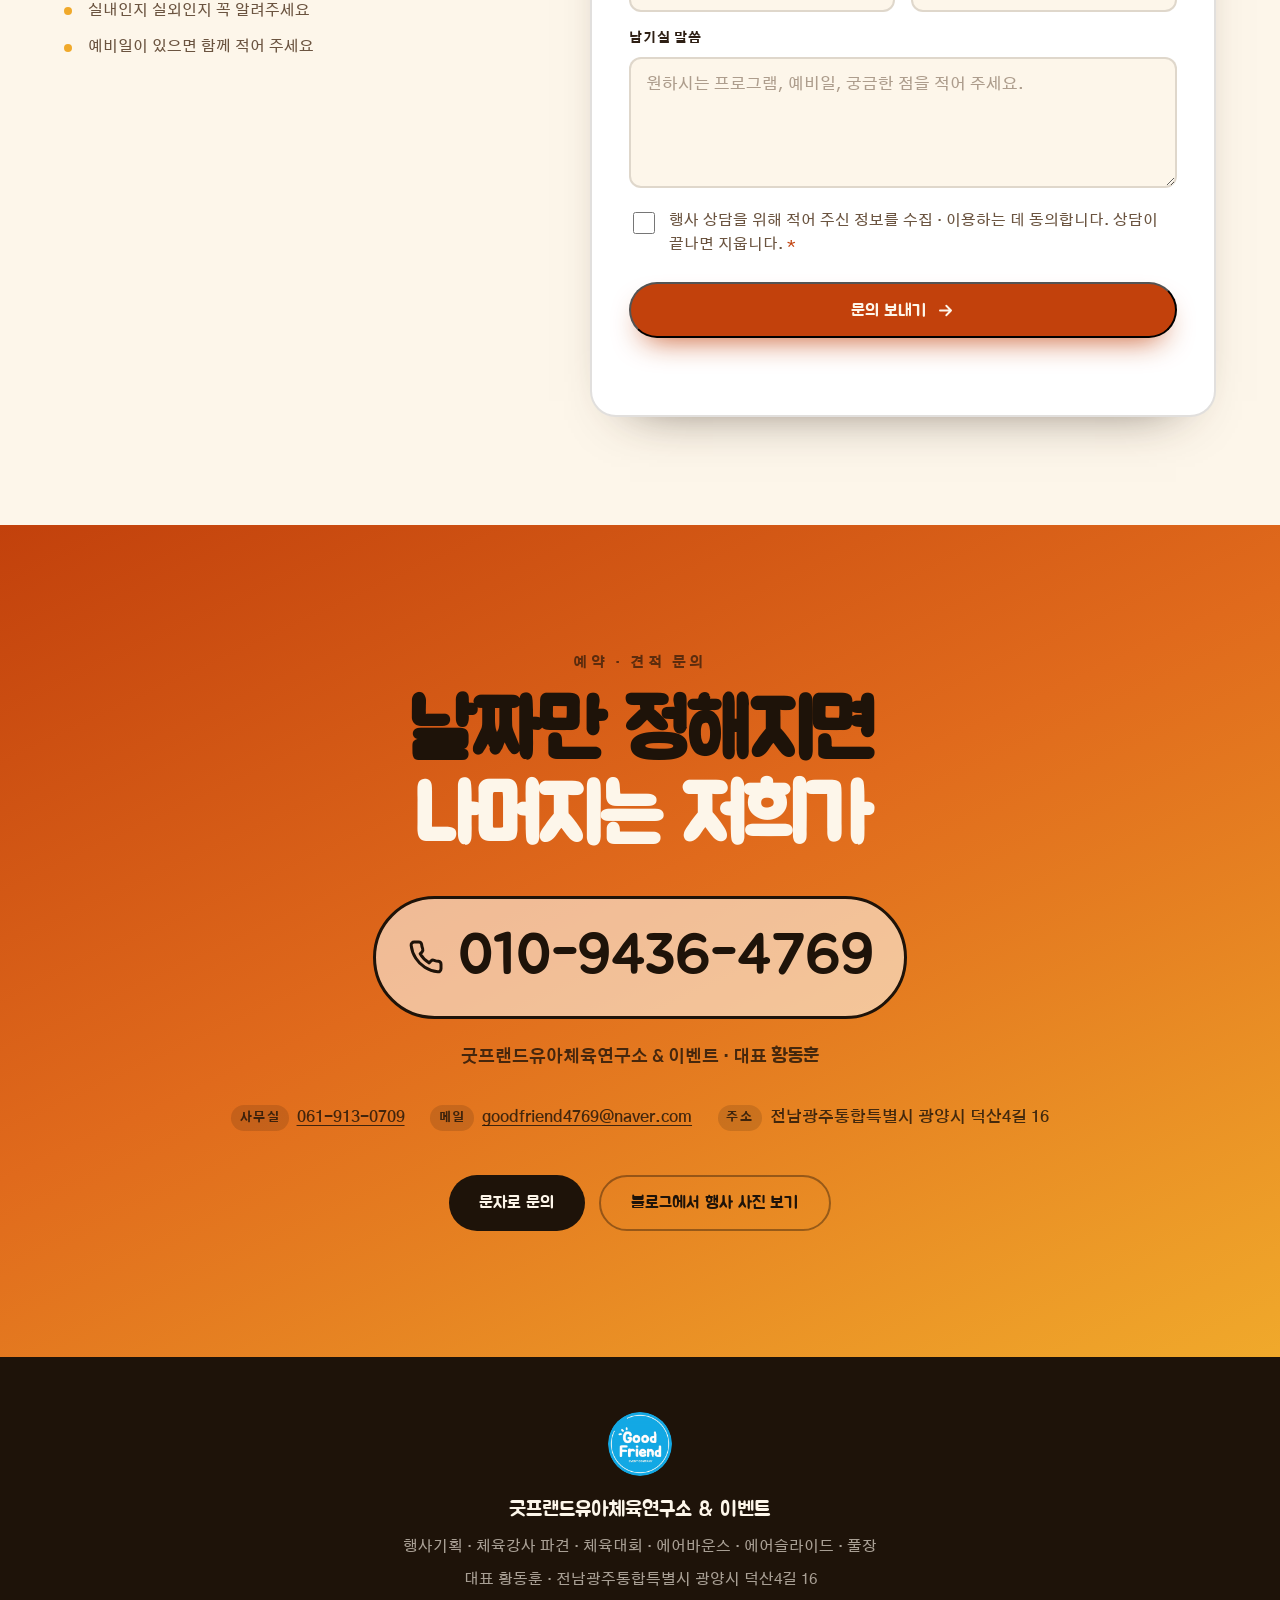
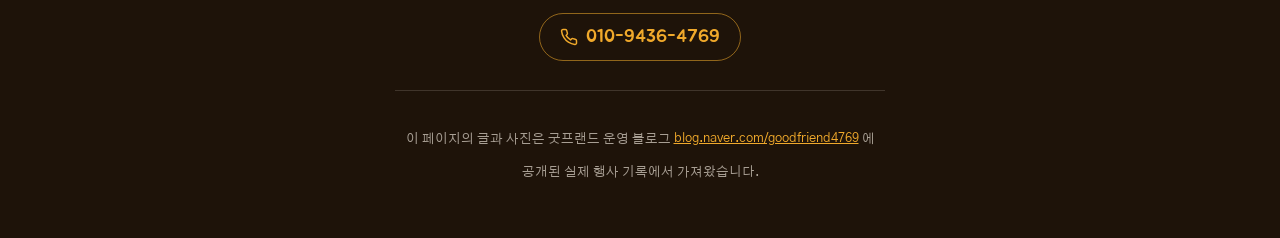
==== commit 45a78673: "대문 OG 태그 보강 — og:url 추가, og:image 를 절대경로로 카톡·페북 공유 미리보기는 상대경로 이미지를 못 읽는다. 지역 페이지는 이미 절대경로였고 대문만 빠져 있" ====
--- a/index.html
+++ b/index.html
@@ -8,7 +8,13 @@
 <meta property="og:title" content="굿프랜드유아체육연구소 & 이벤트">
 <meta property="og:description" content="가을 운동회를 통째로 맡습니다. 기획부터 설치·진행·철거까지. 전국 어디든 찾아갑니다.">
 <meta property="og:type" content="website">
-<meta property="og:image" content="assets/img/hero-main.jpg">
+<meta property="og:url" content="https://gfevent.co.kr/">
+<meta property="og:site_name" content="굿프랜드유아체육연구소 &amp; 이벤트">
+<meta property="og:locale" content="ko_KR">
+<meta property="og:image" content="https://gfevent.co.kr/assets/img/hero-main.jpg">
+<meta property="og:image:width" content="1700">
+<meta property="og:image:height" content="956">
+<meta name="twitter:card" content="summary_large_image">
 <link rel="icon" href="assets/img/logo.png">
 <link rel="preconnect" href="https://fonts.googleapis.com">
 <link rel="preconnect" href="https://fonts.gstatic.com" crossorigin>
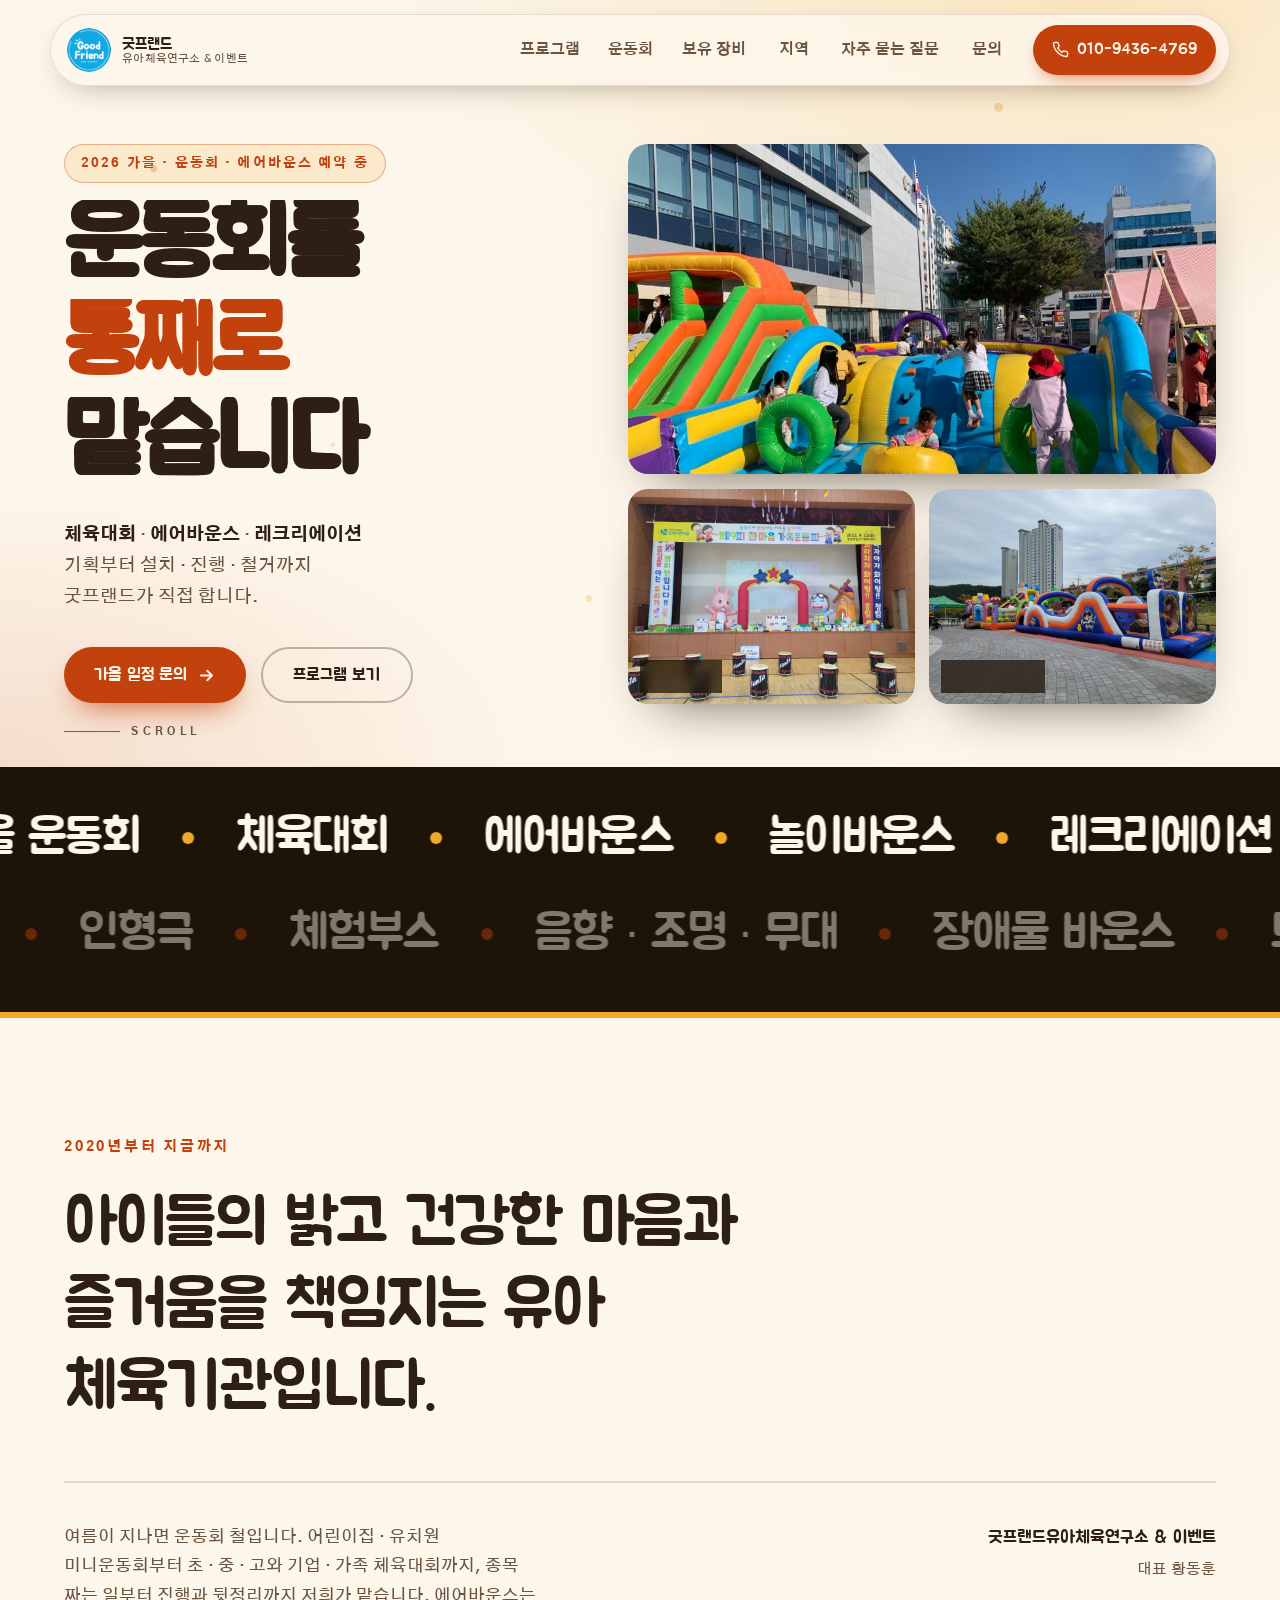
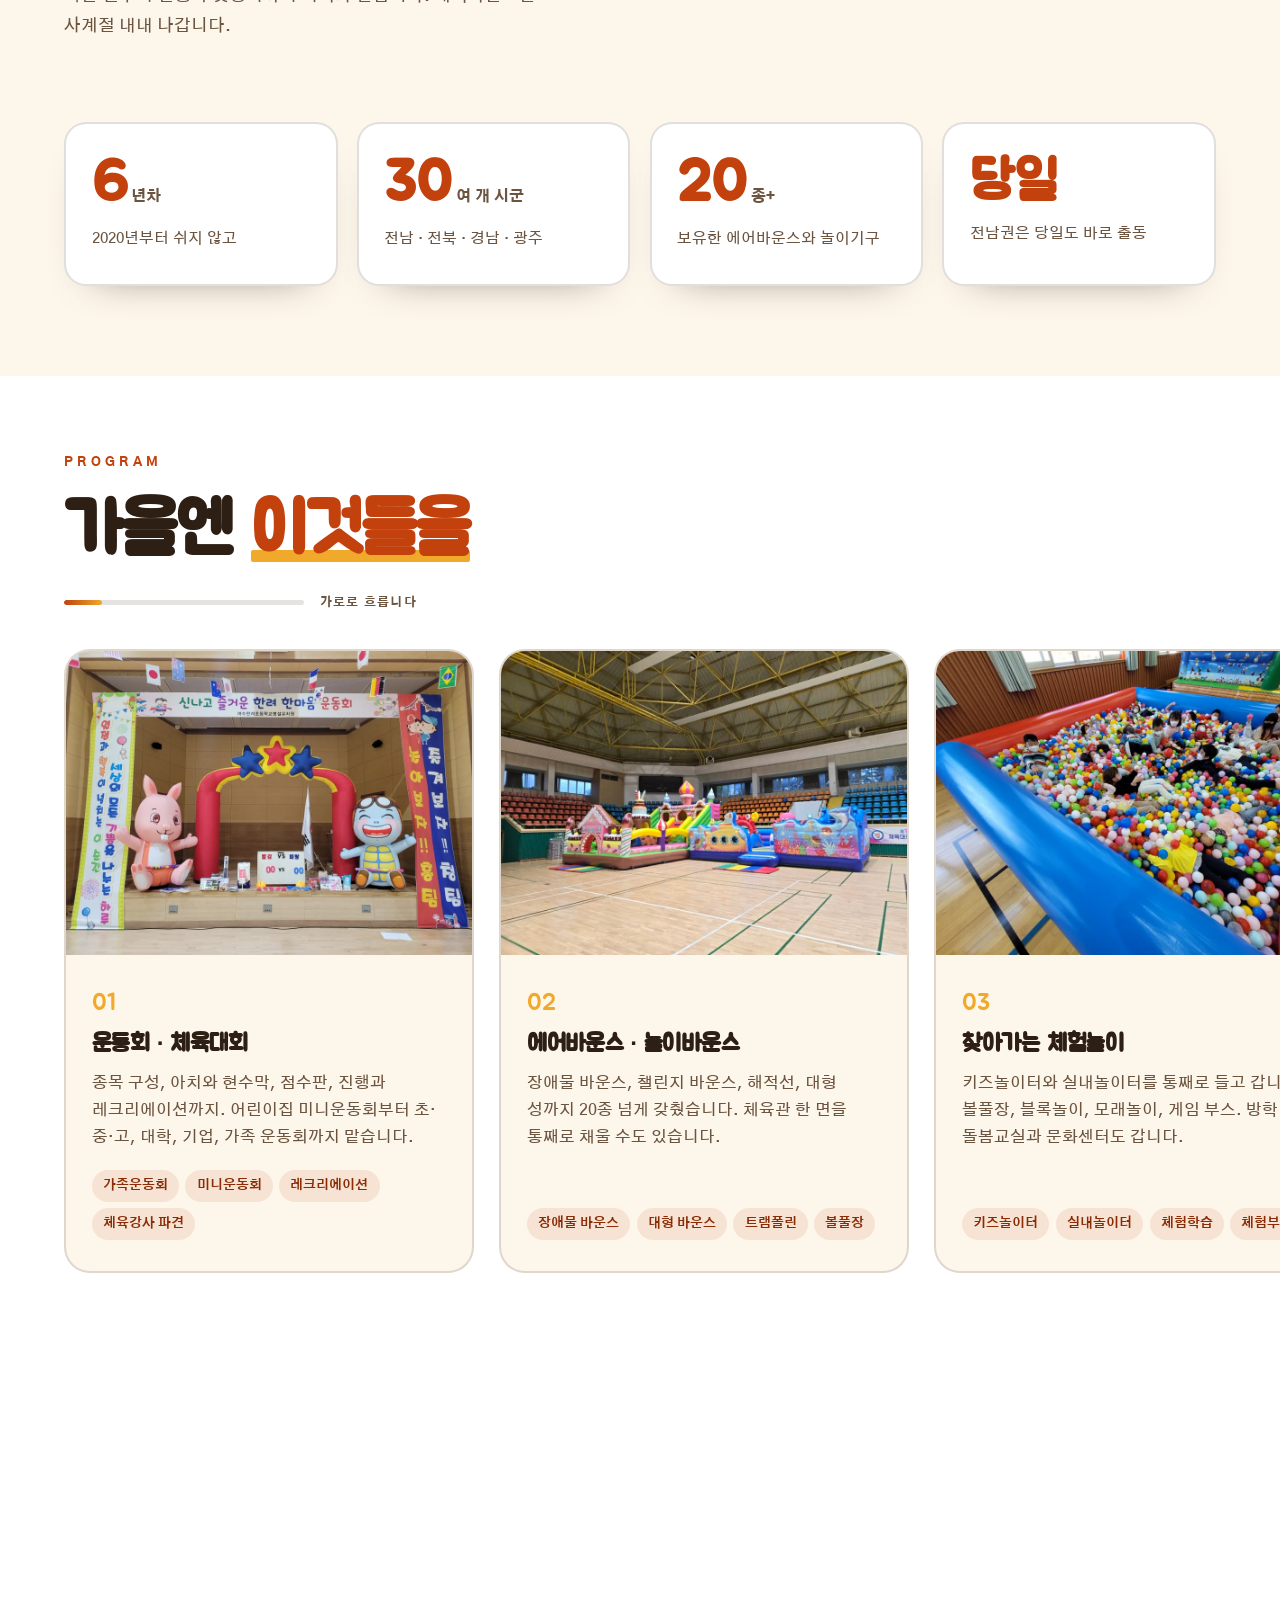
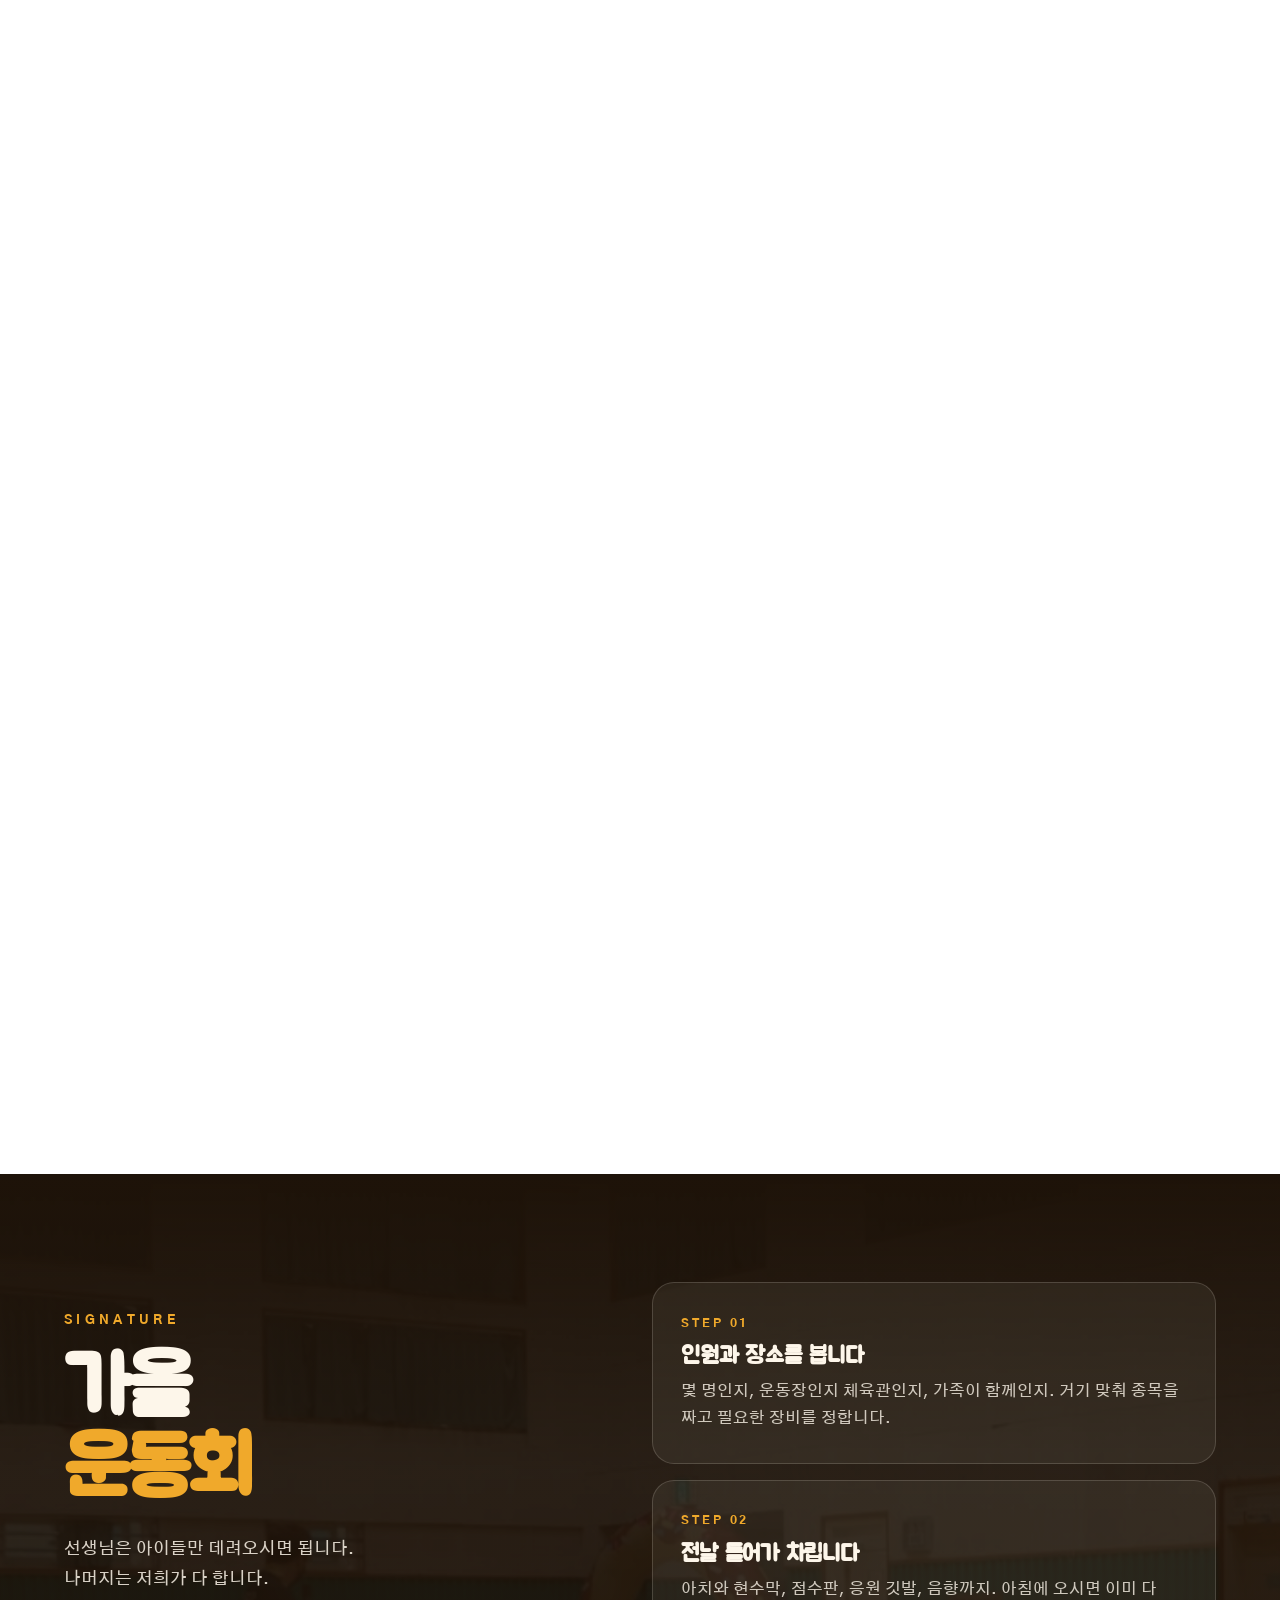
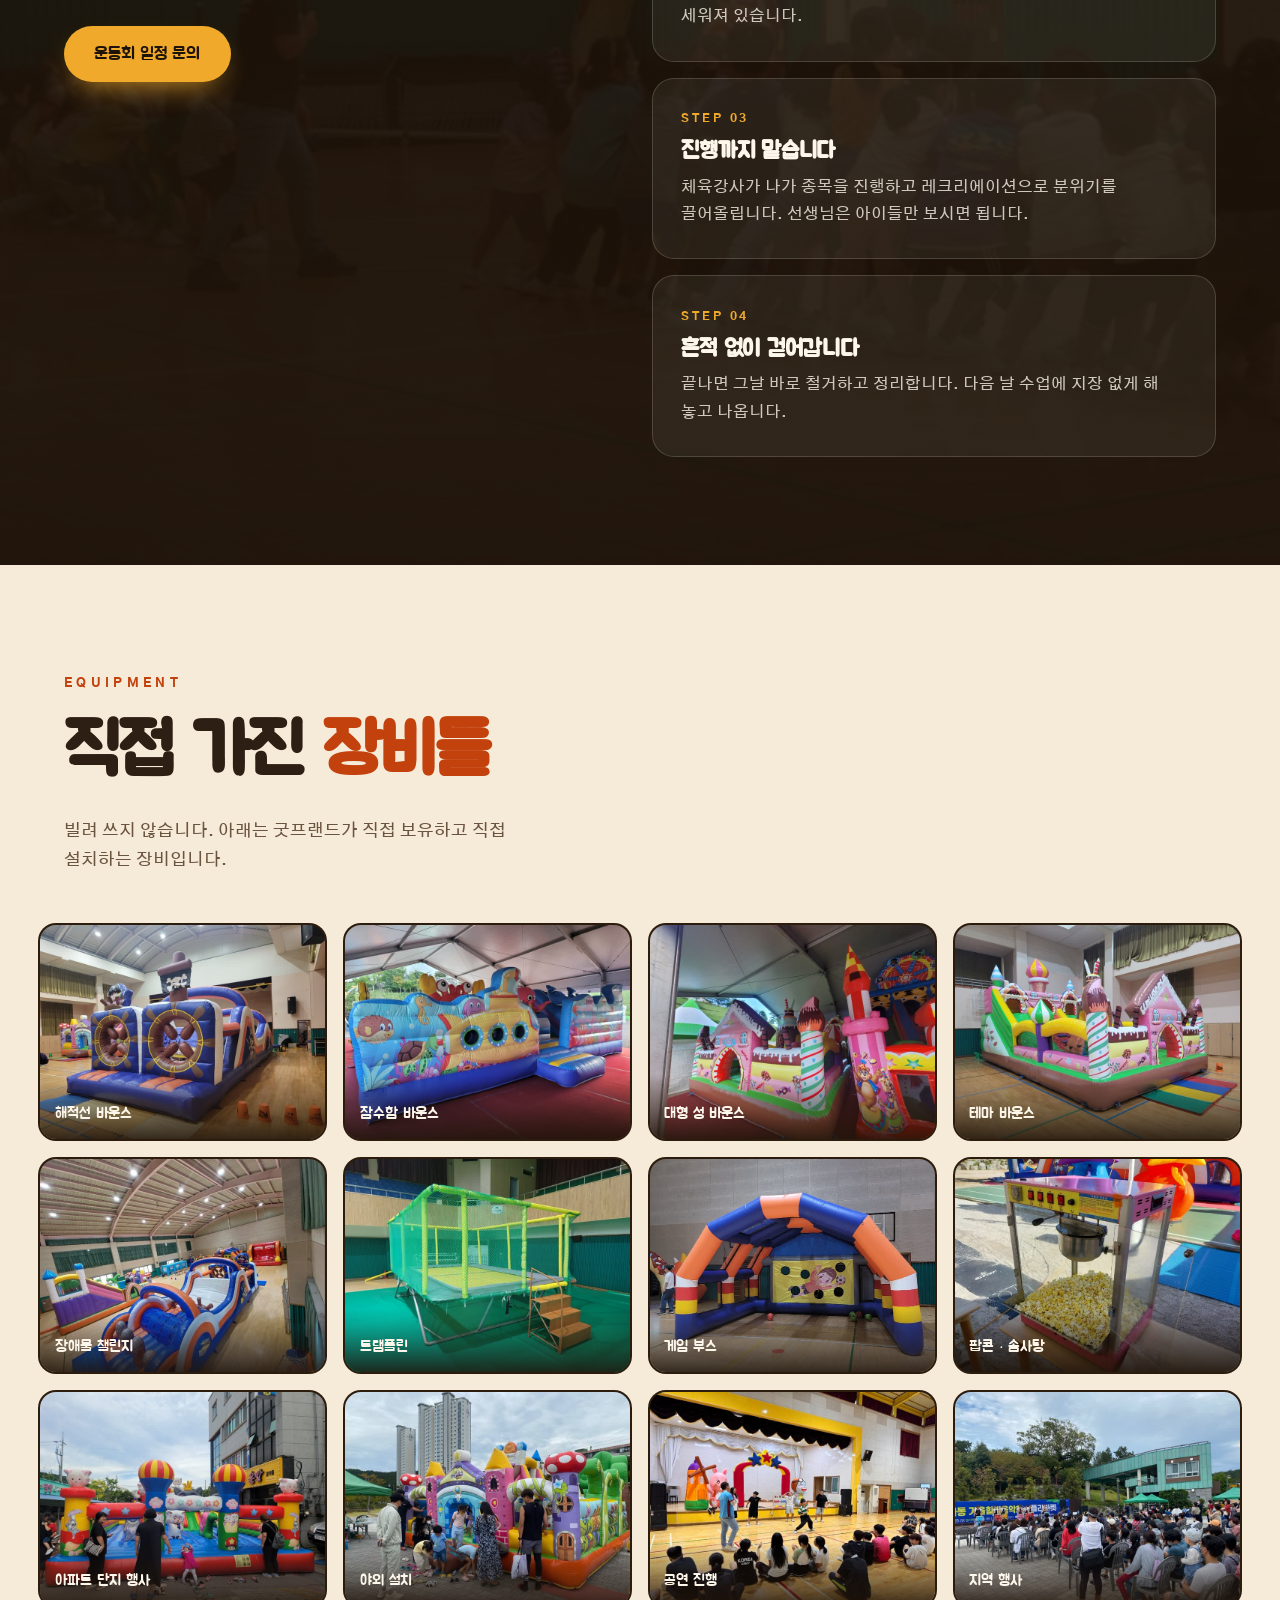
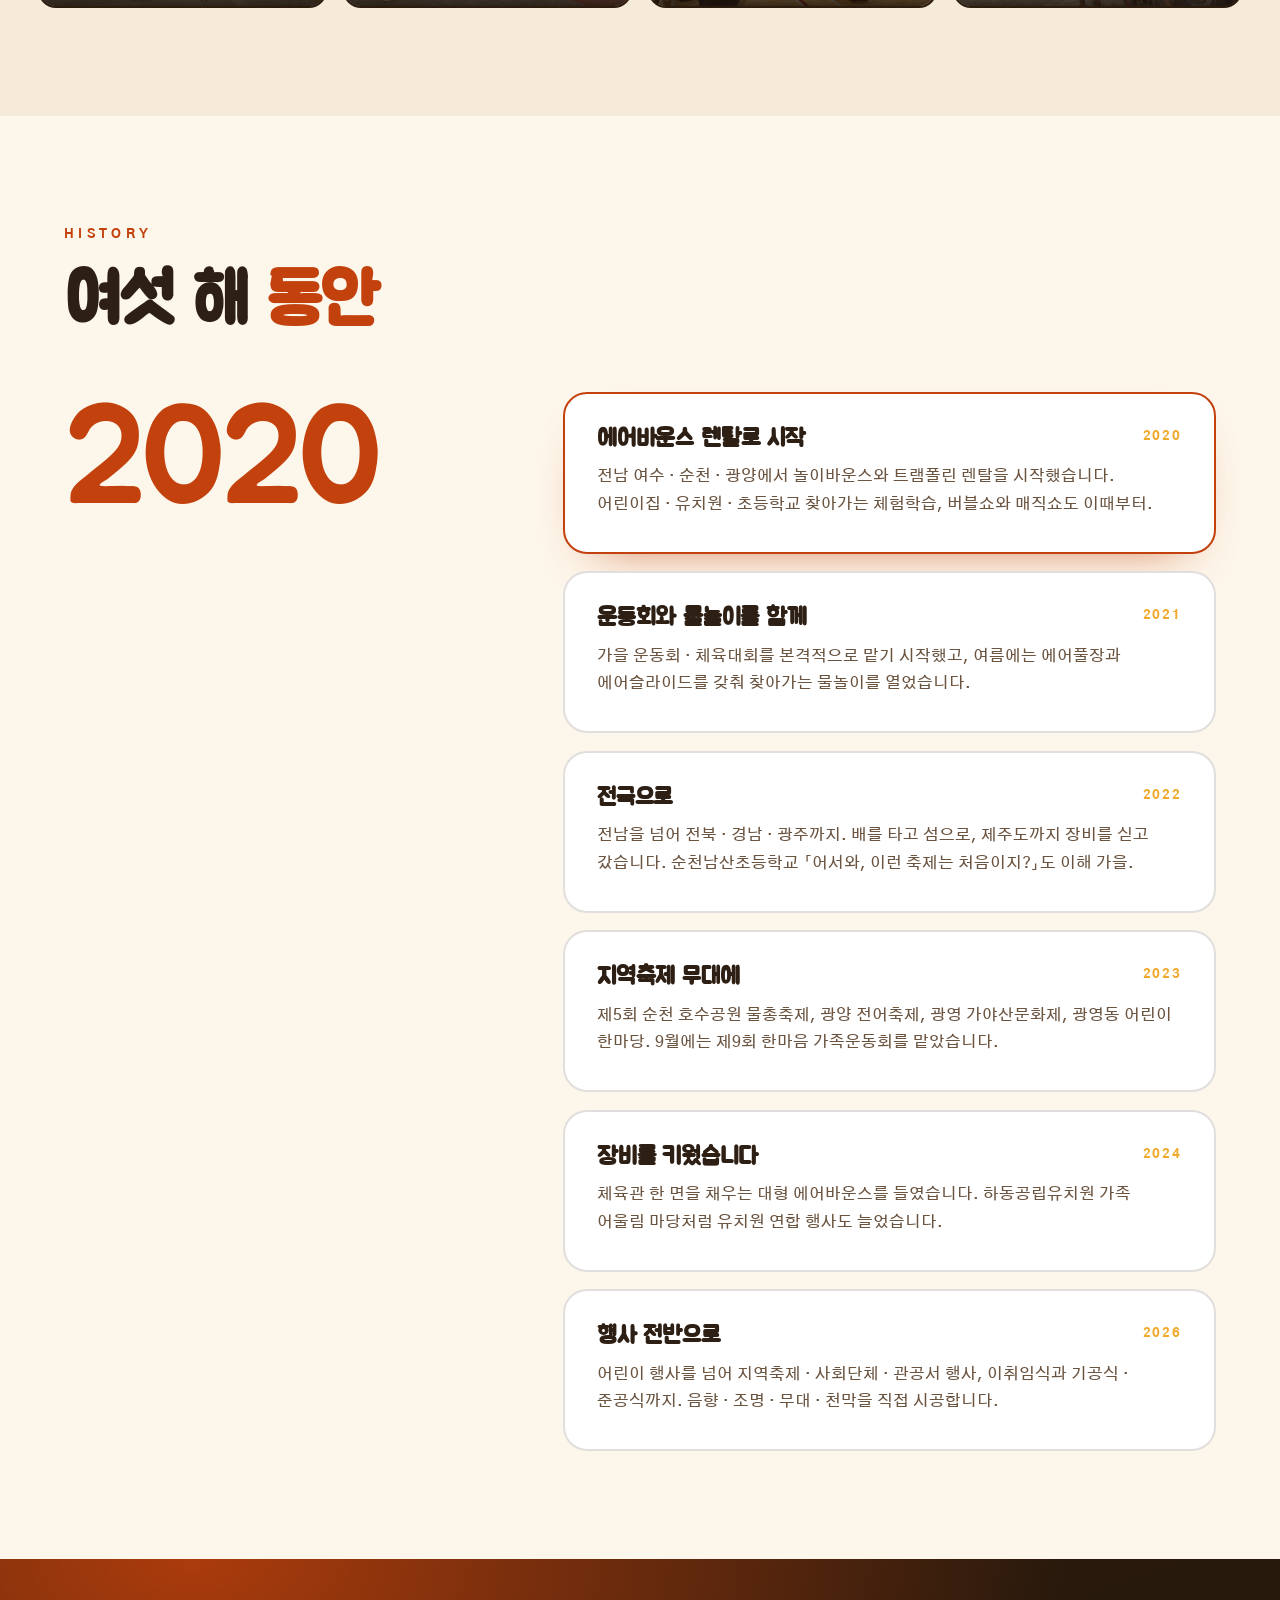
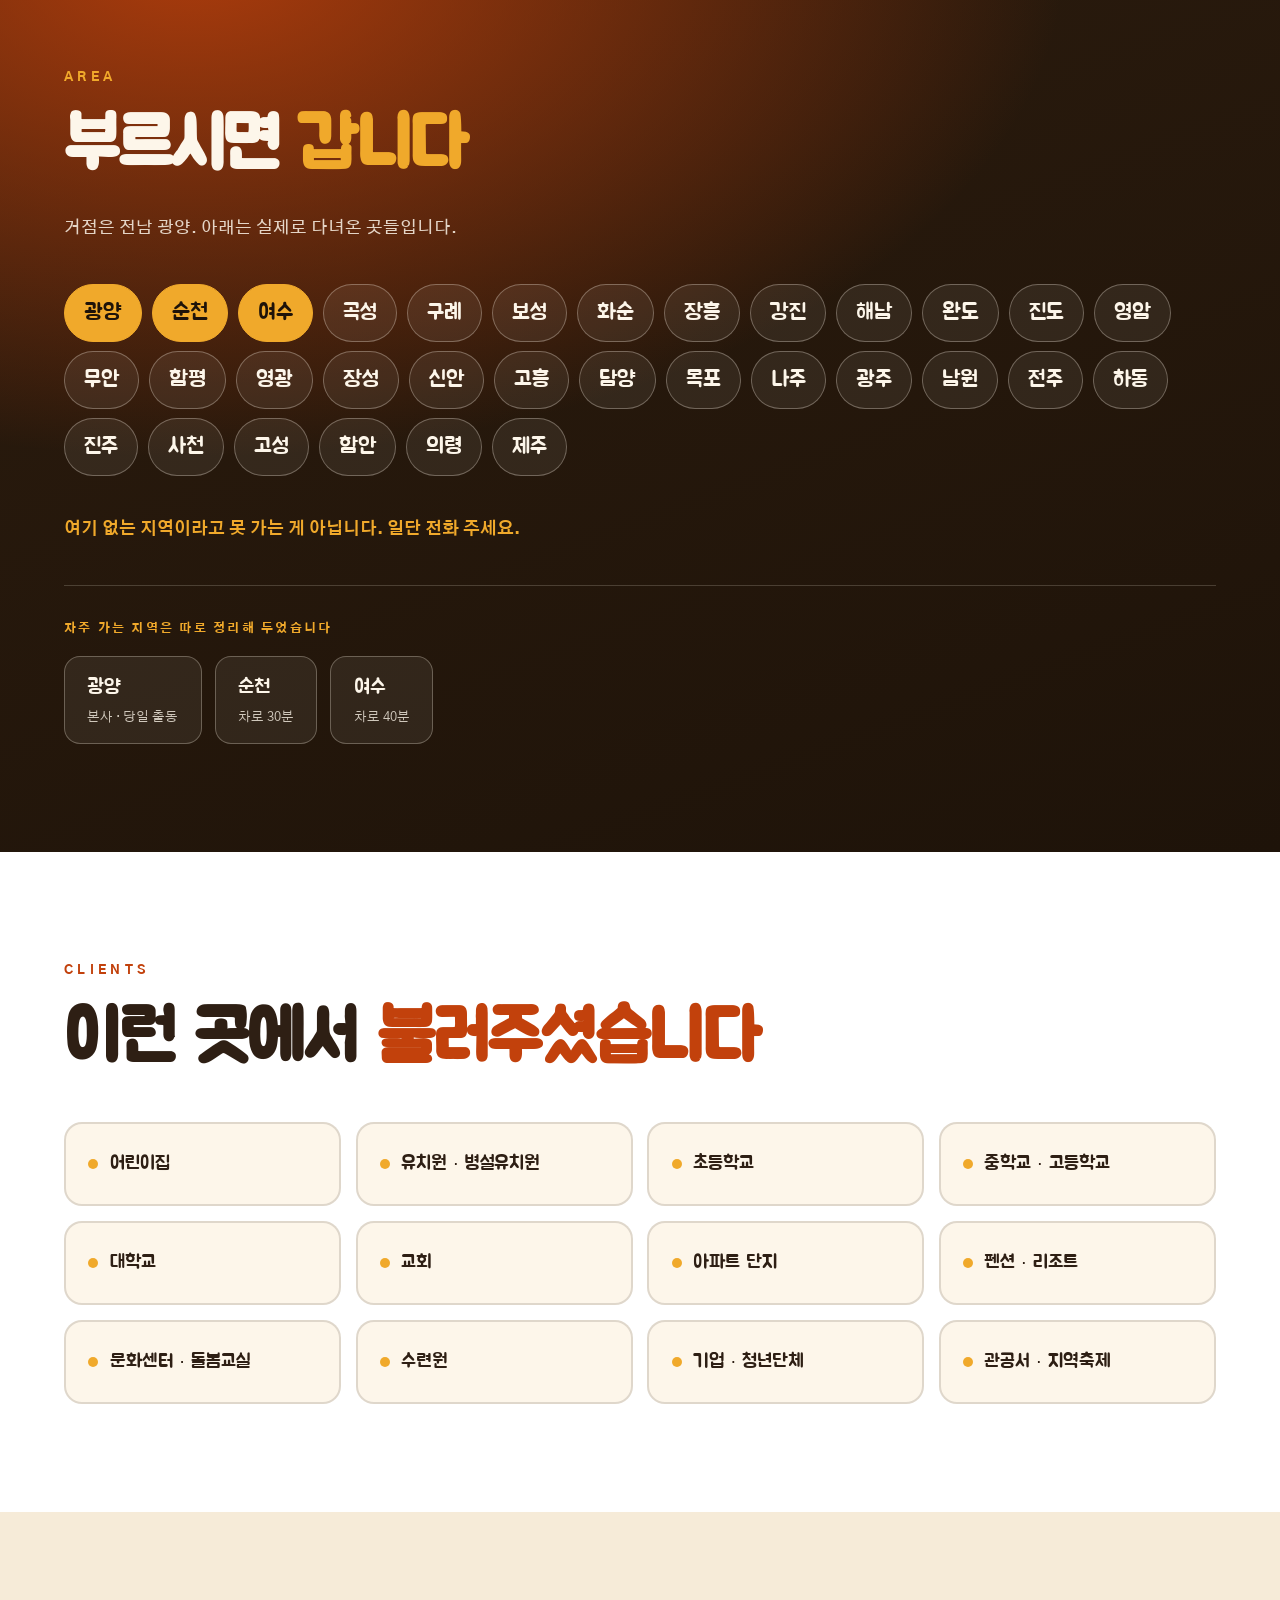
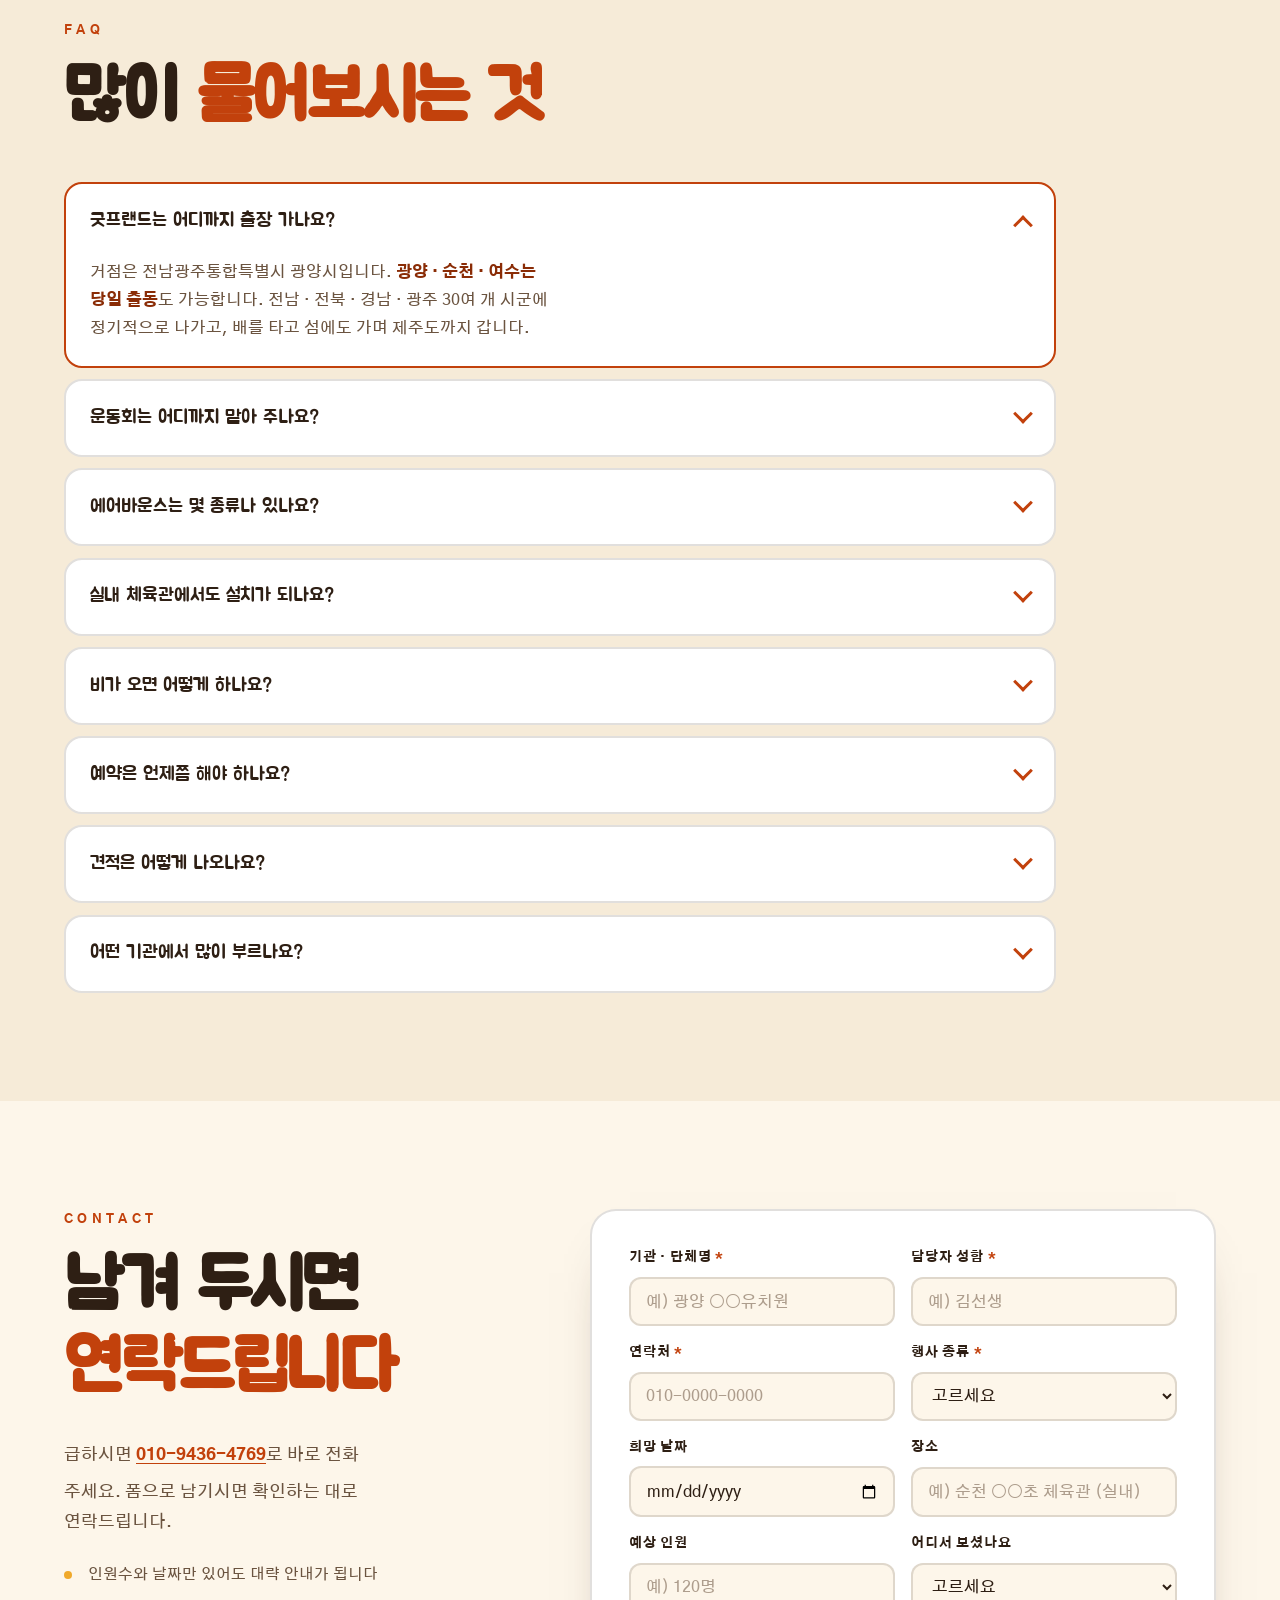
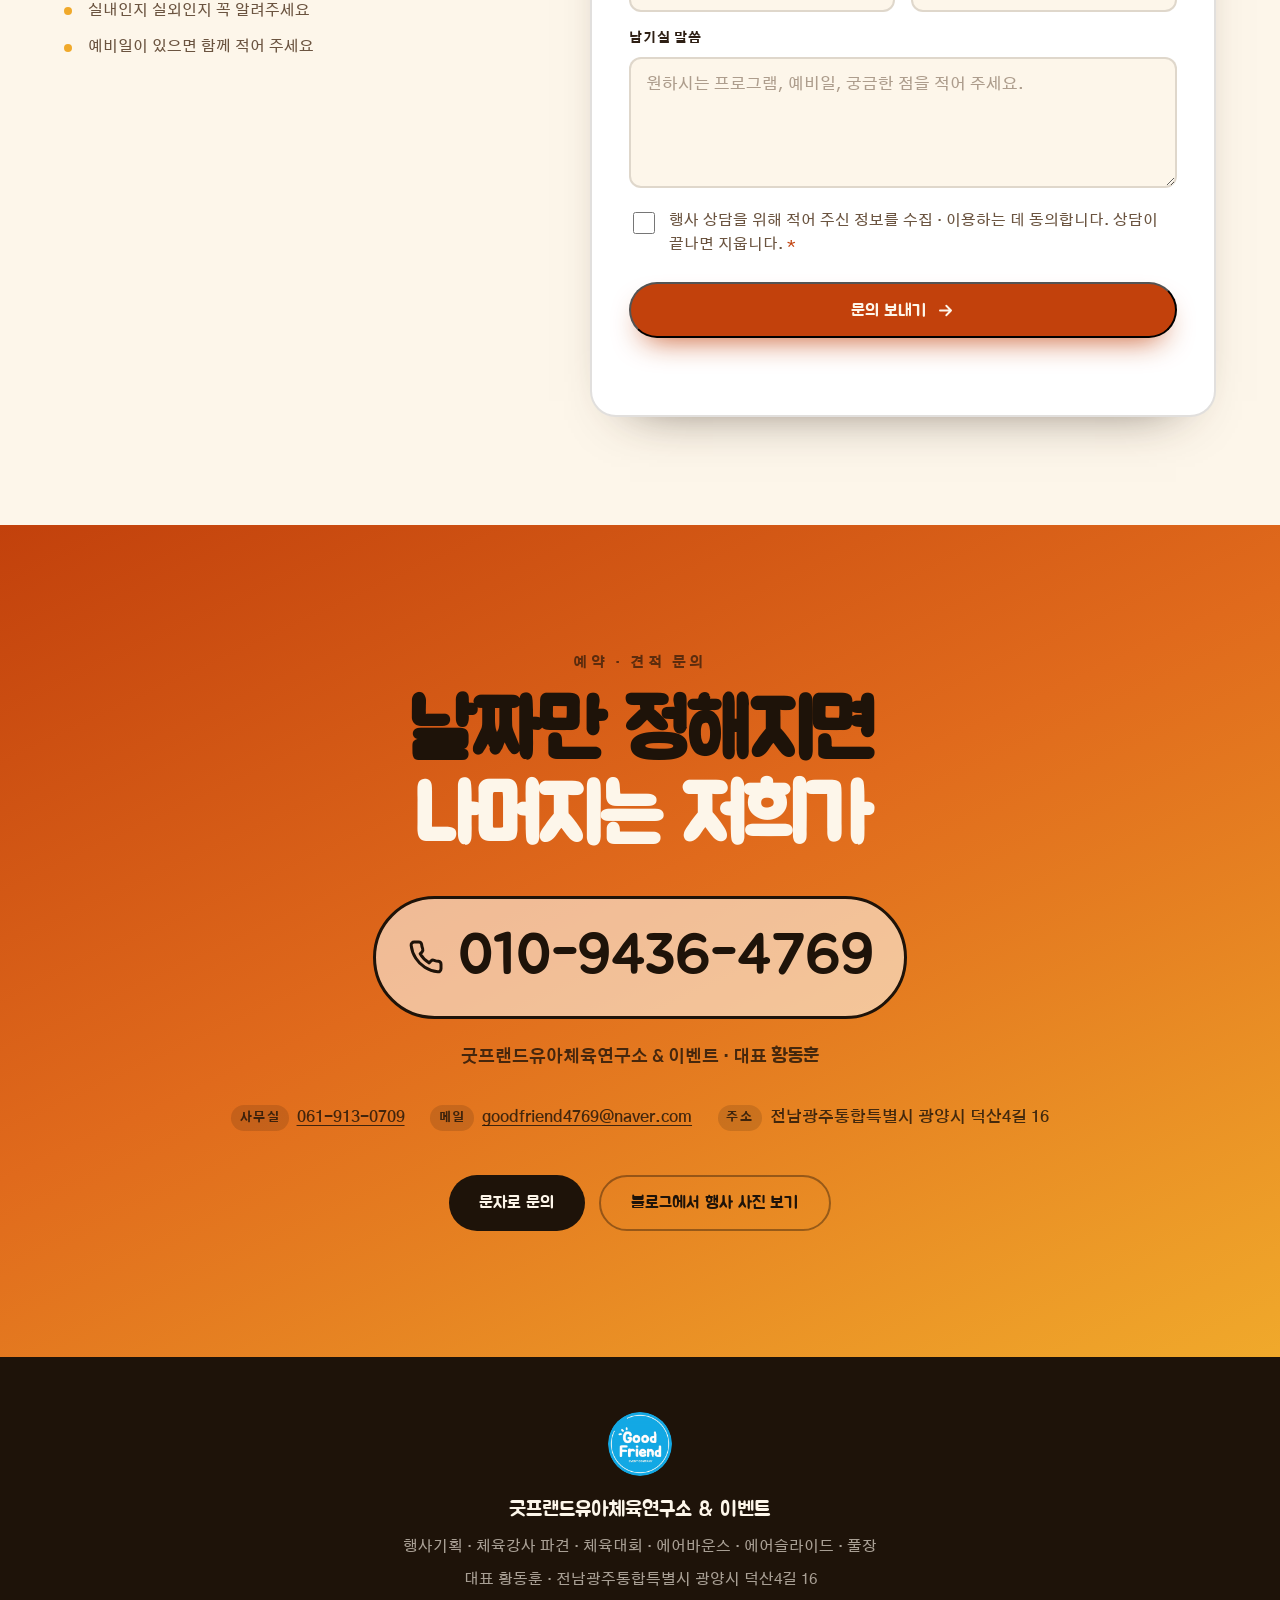
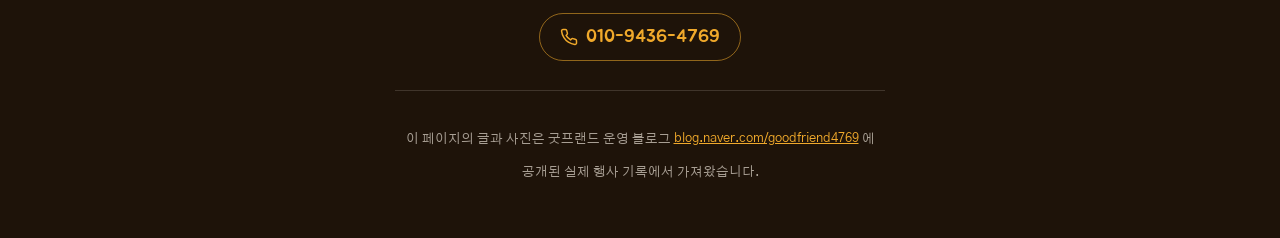
==== commit ee4430ad: "검색 등록: 구글 서치콘솔 · 네이버 서치어드바이저 소유확인 메타태그" ====
--- a/index.html
+++ b/index.html
@@ -3,6 +3,8 @@
 <head>
 <meta charset="UTF-8">
 <meta name="viewport" content="width=device-width, initial-scale=1">
+<meta name="google-site-verification" content="jkWs14Egro3kOD_2JwBB7qVzWrxKMYRVKlcN6oPoObw">
+<meta name="naver-site-verification" content="b5495fcdeaa2040faa1d50241d177527f7faa2cd">
 <title>굿프랜드유아체육연구소 &amp; 이벤트 — 가을 운동회 · 체육대회 · 에어바운스</title>
 <meta name="description" content="전남 여수·순천·광양 기반 유아체육 이벤트 전문. 가을 운동회와 체육대회, 대형 에어바운스, 레크리에이션, 음향·조명·무대까지 직접 설치하고 진행합니다. 대표 황동훈 010-9436-4769">
 <meta property="og:title" content="굿프랜드유아체육연구소 & 이벤트">
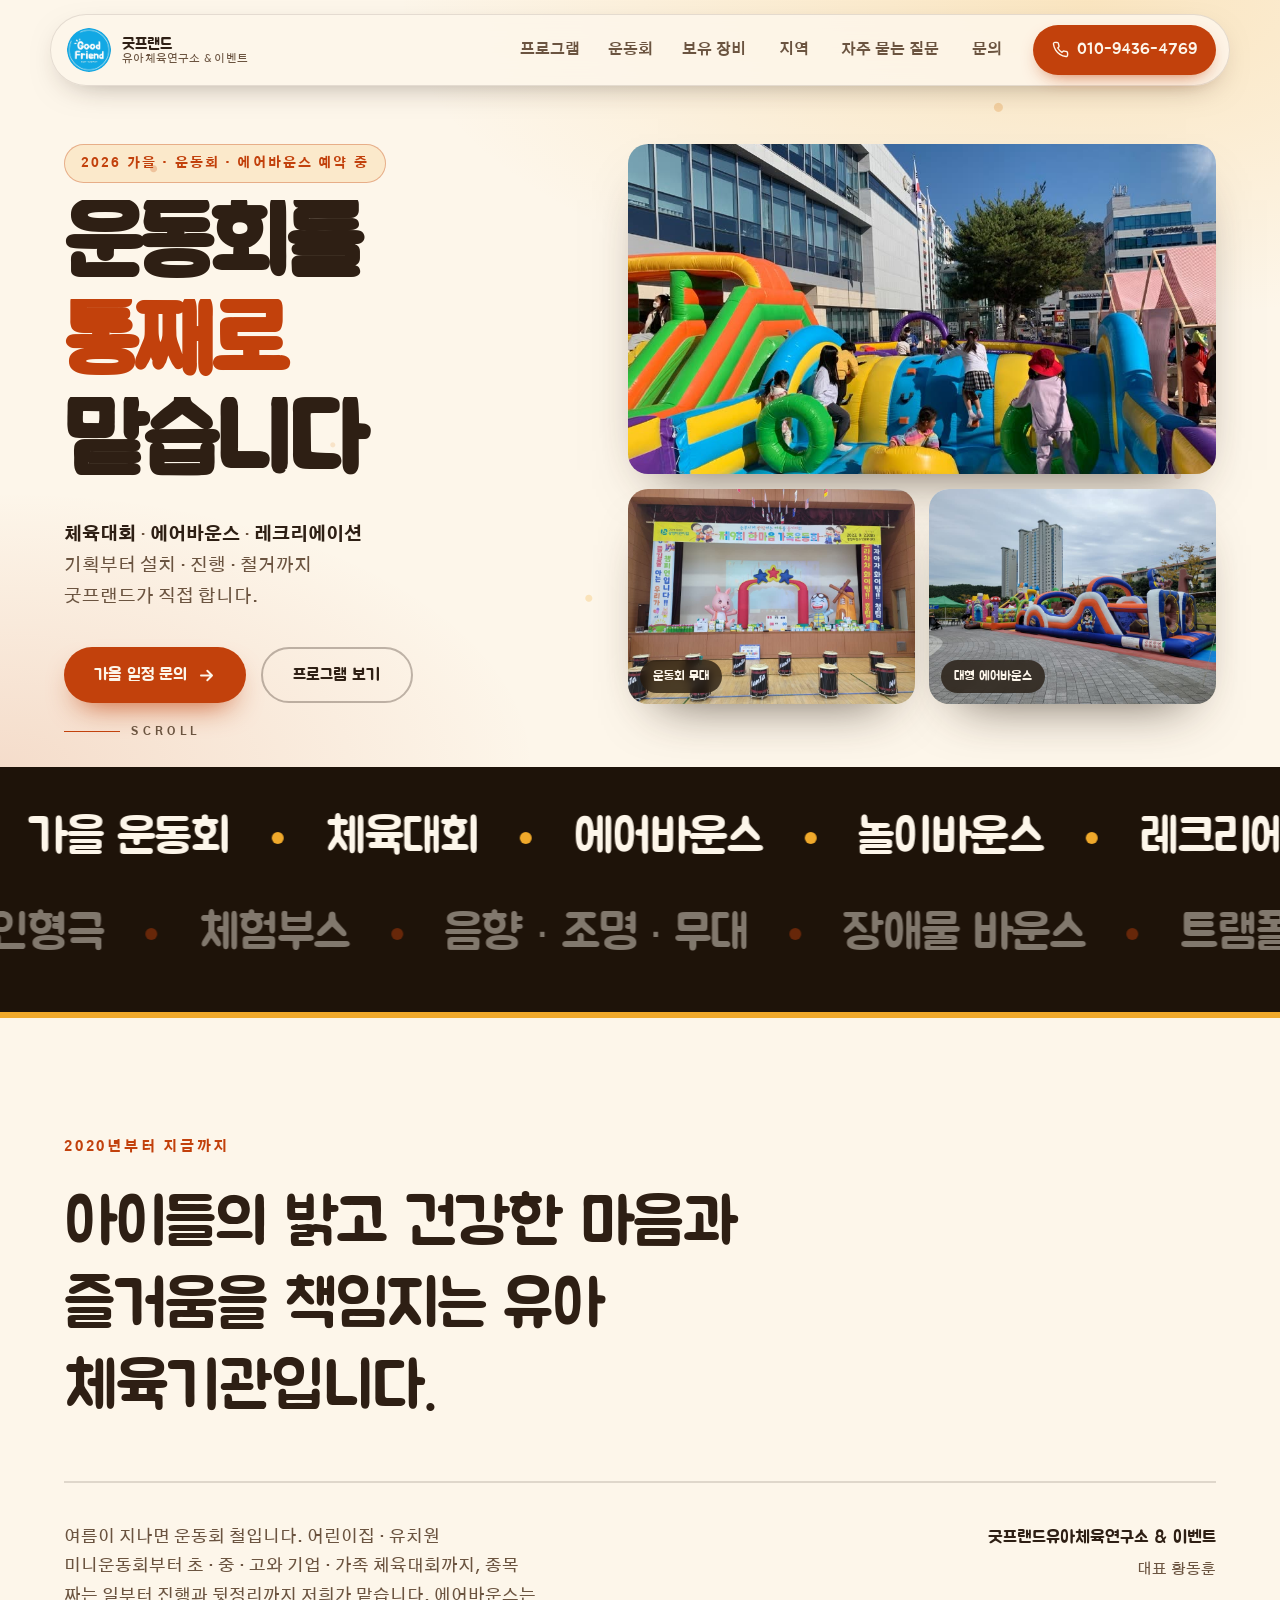
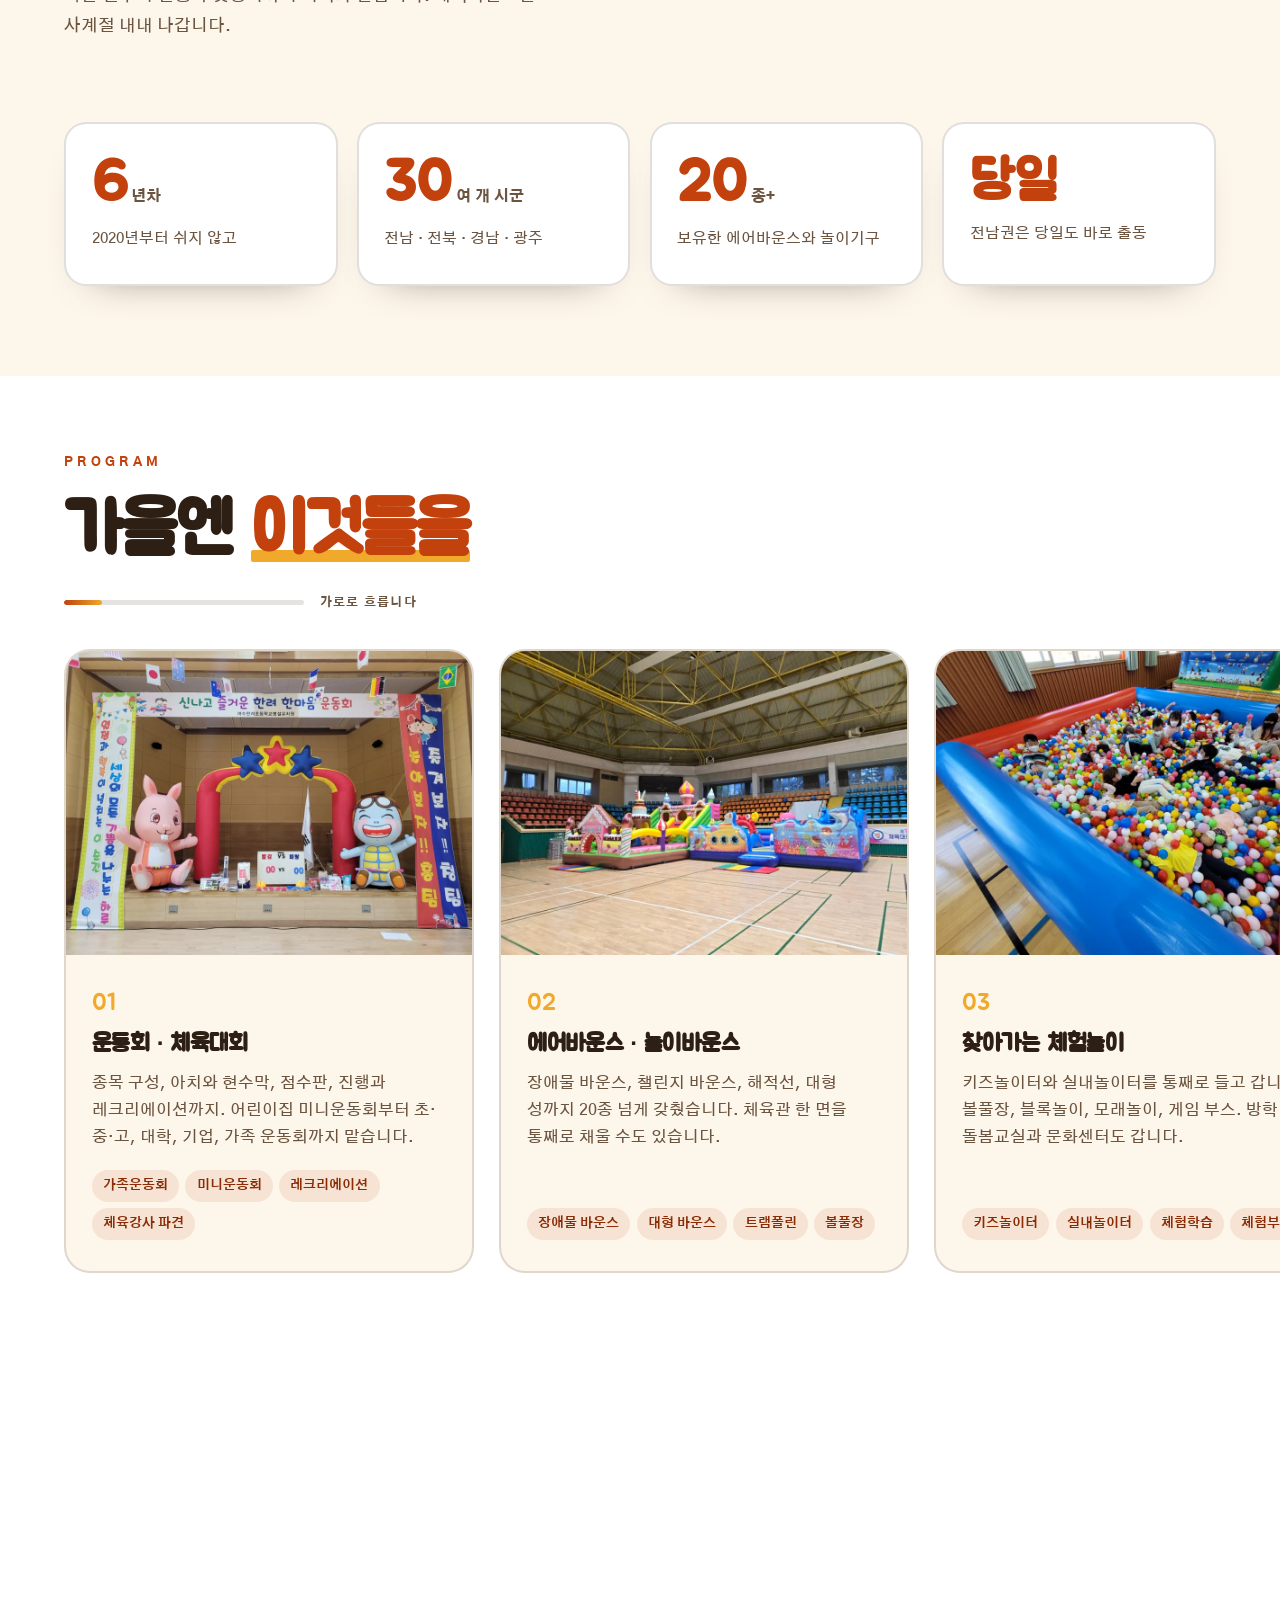
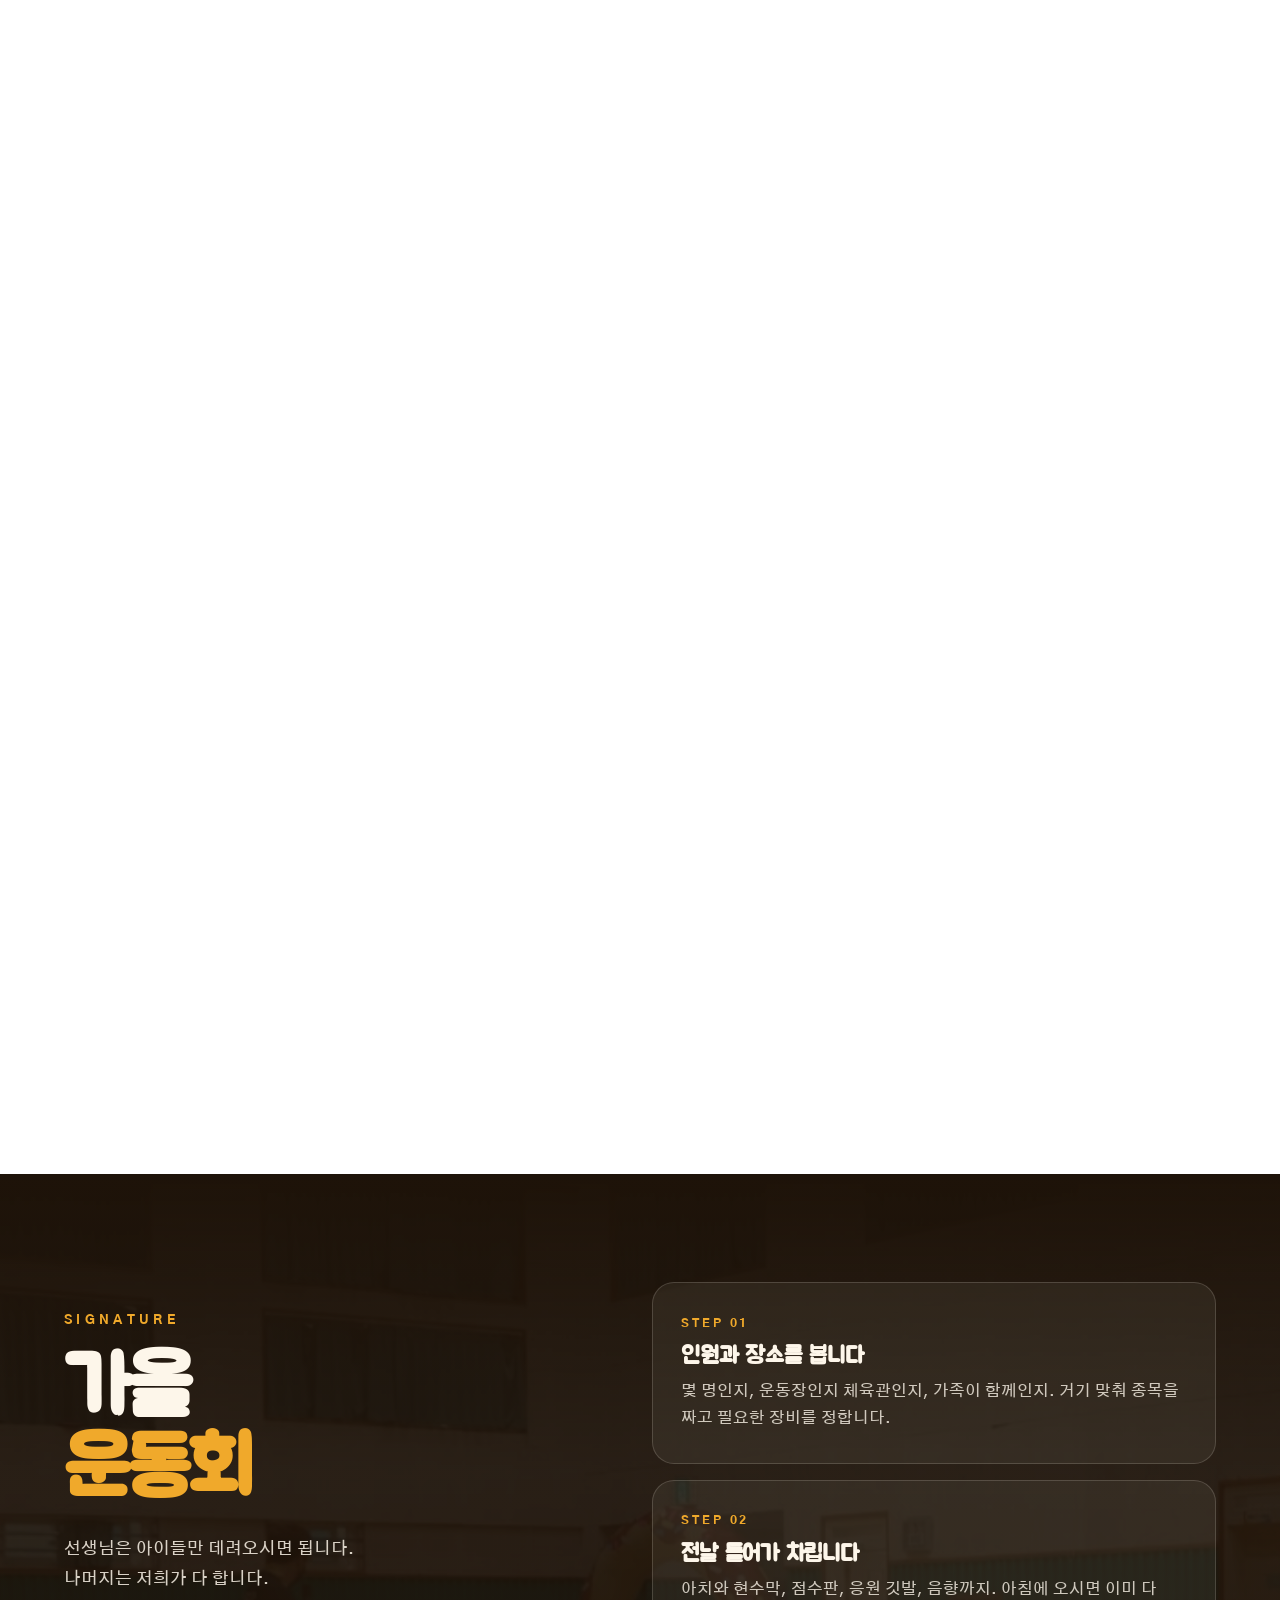
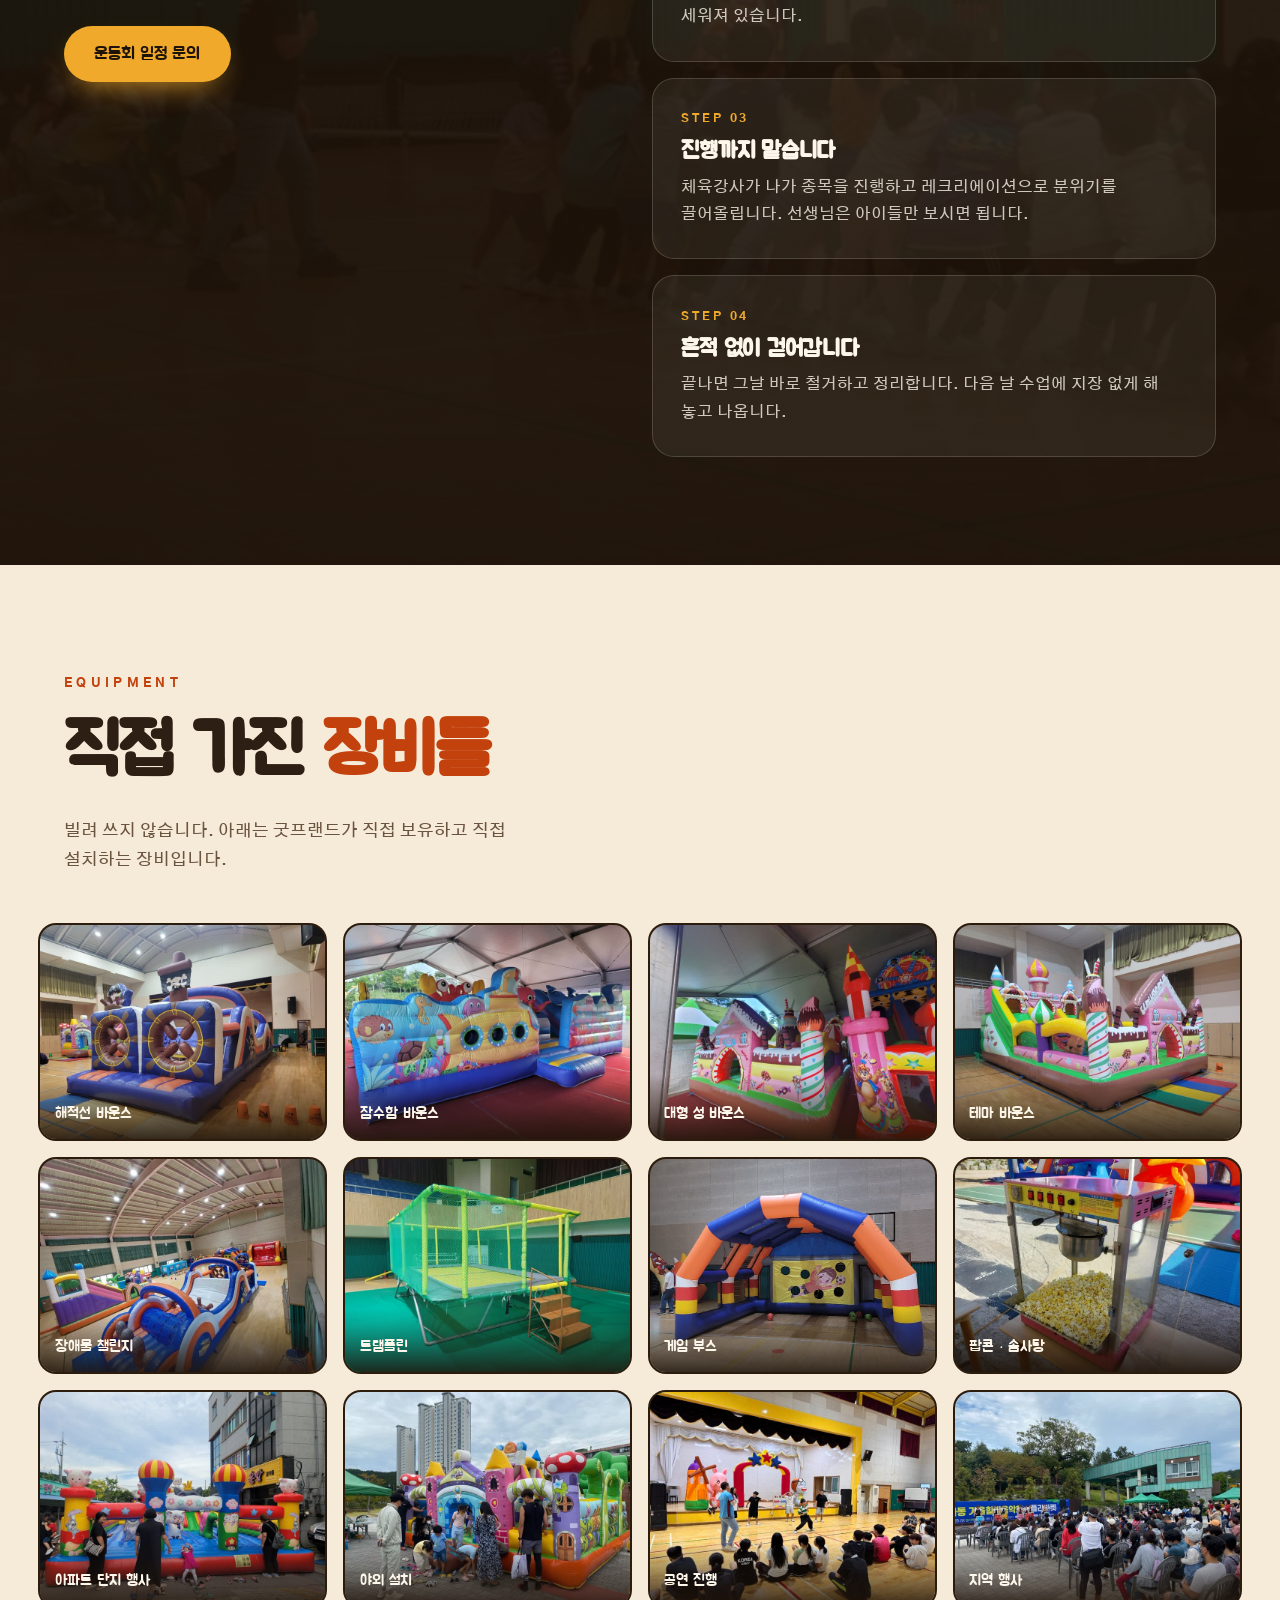
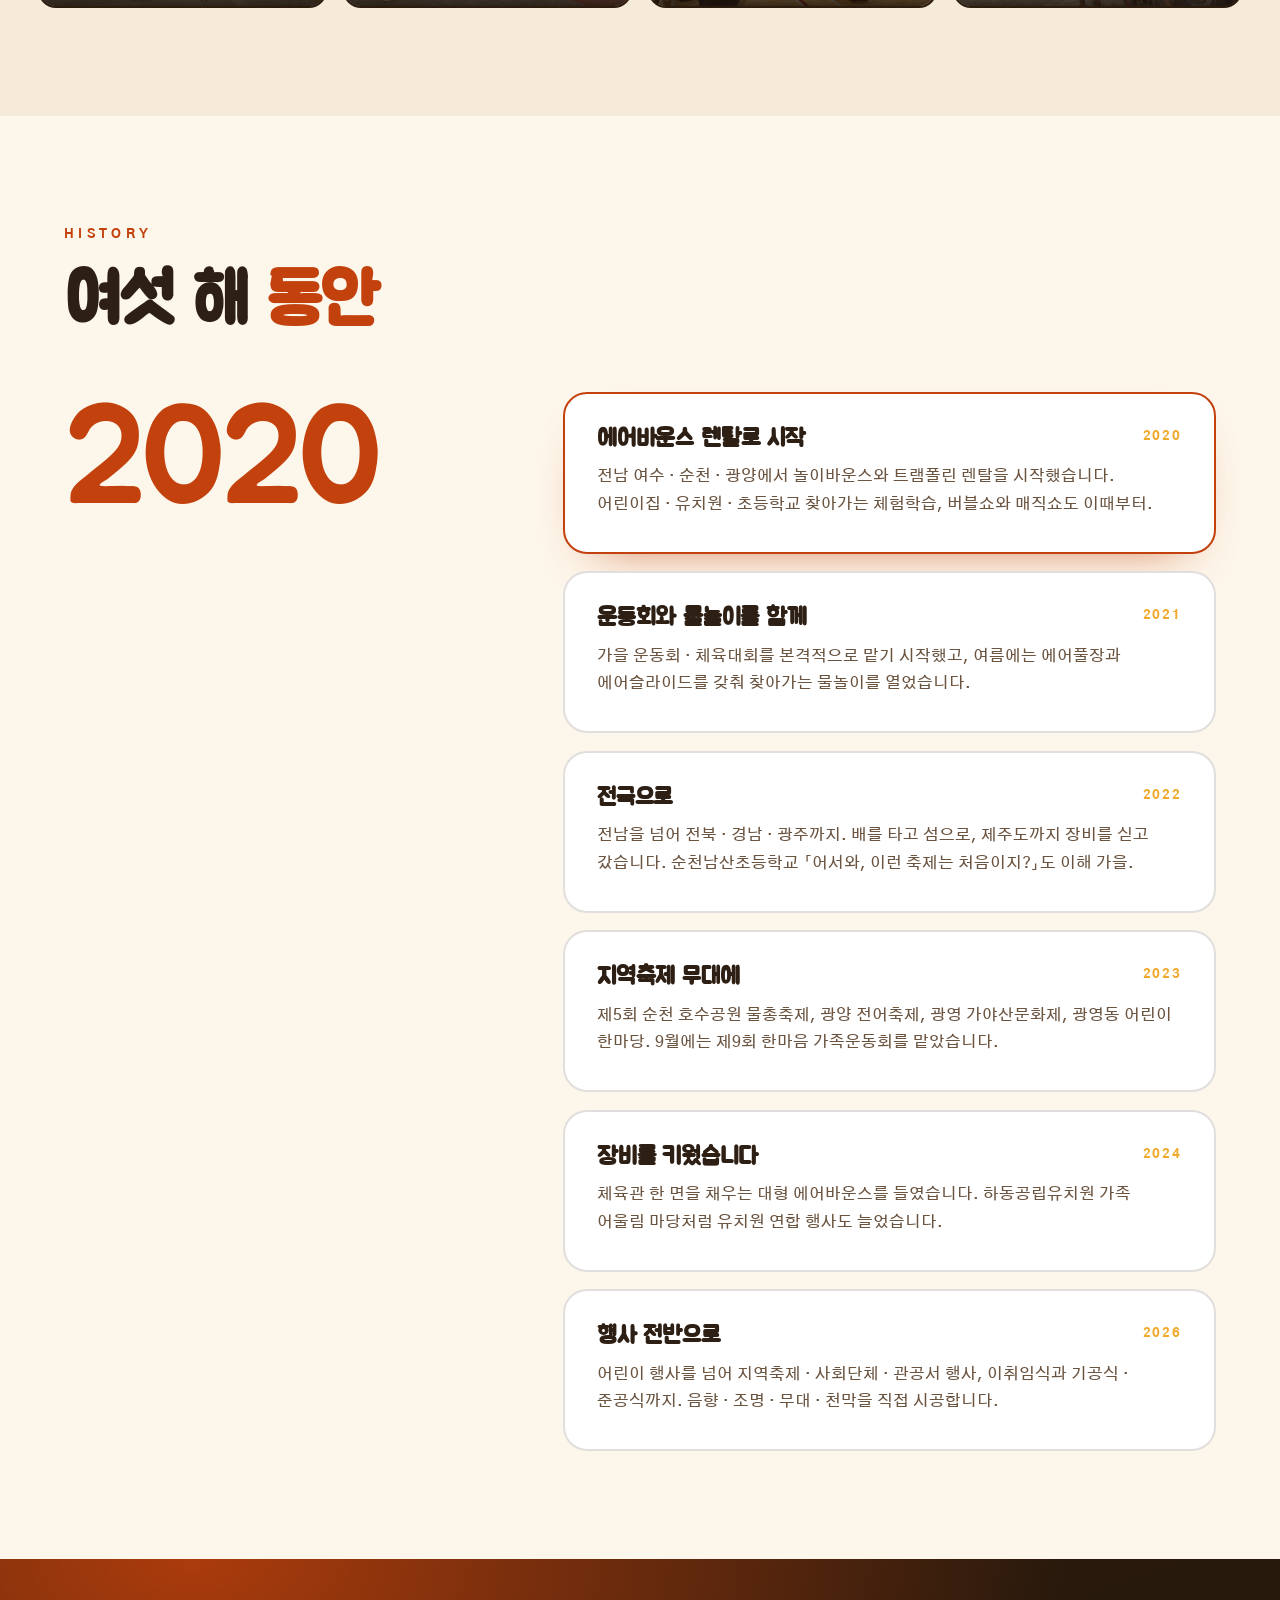
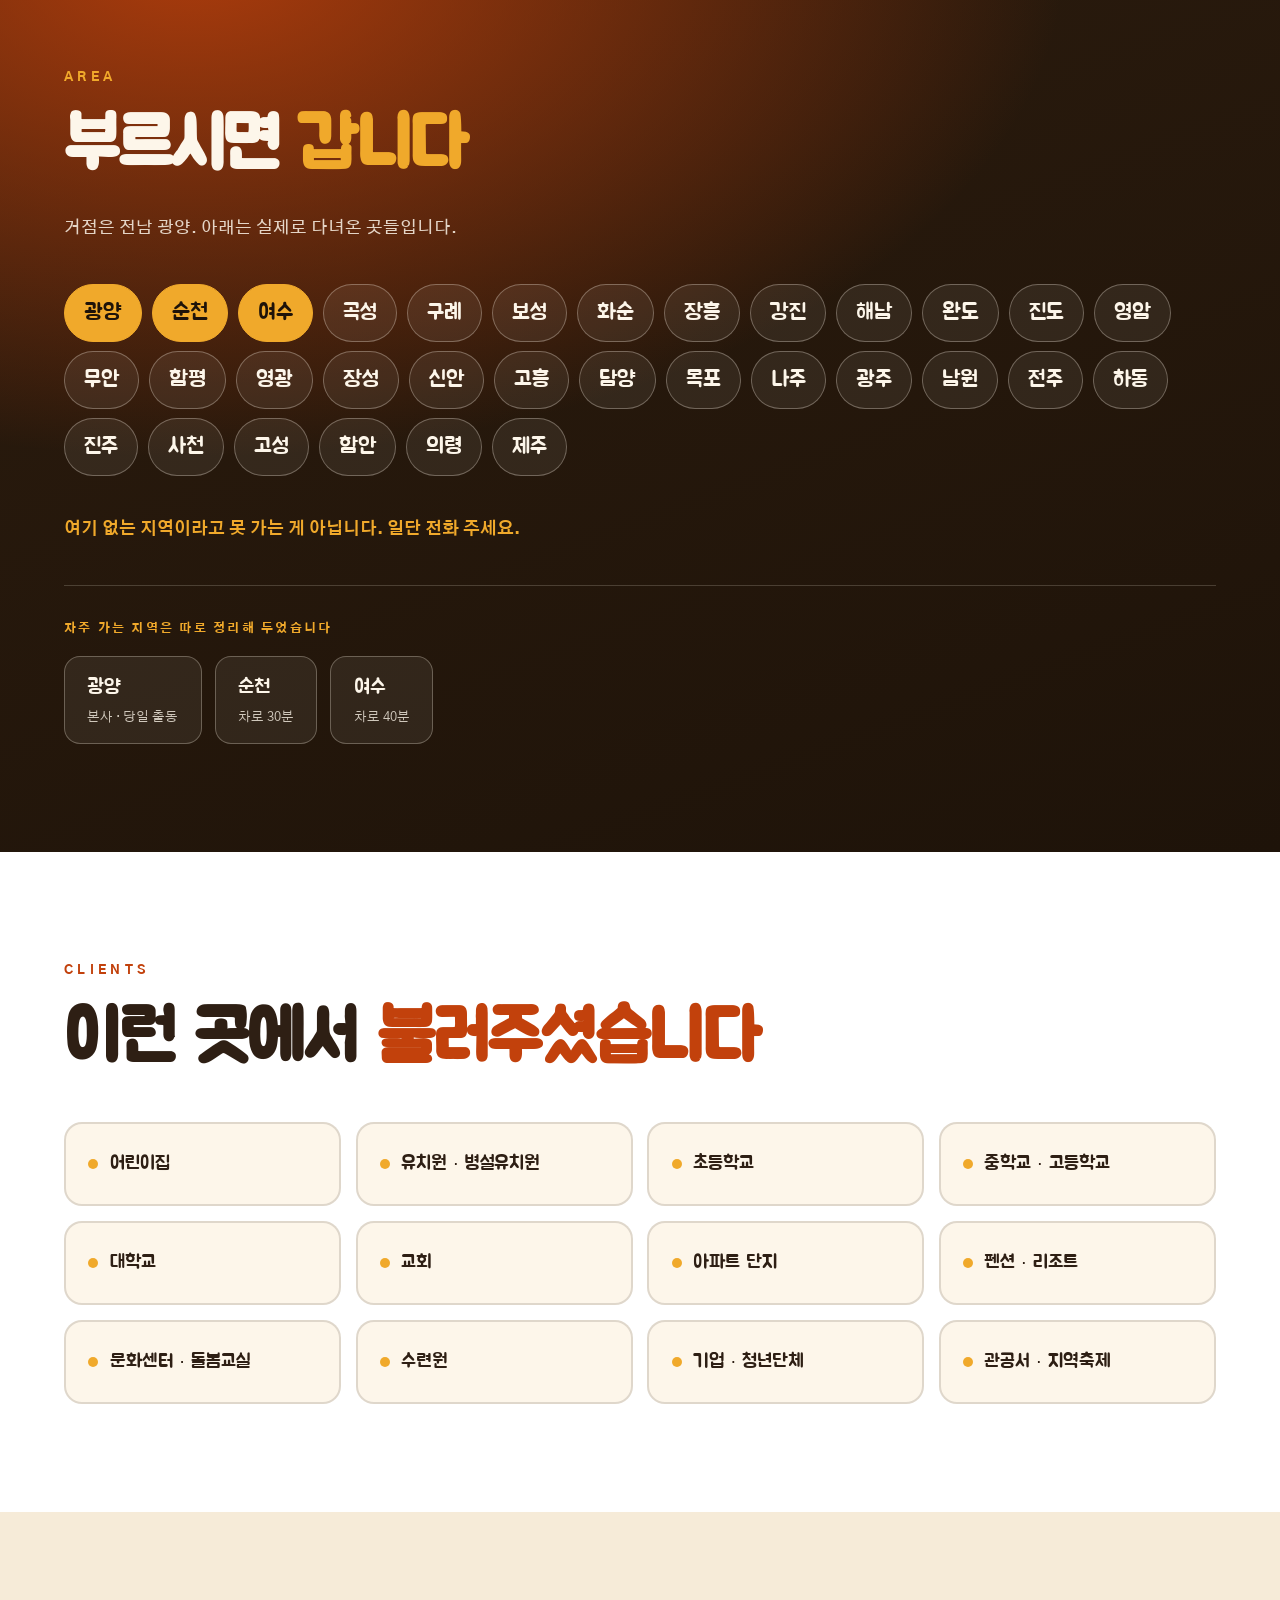
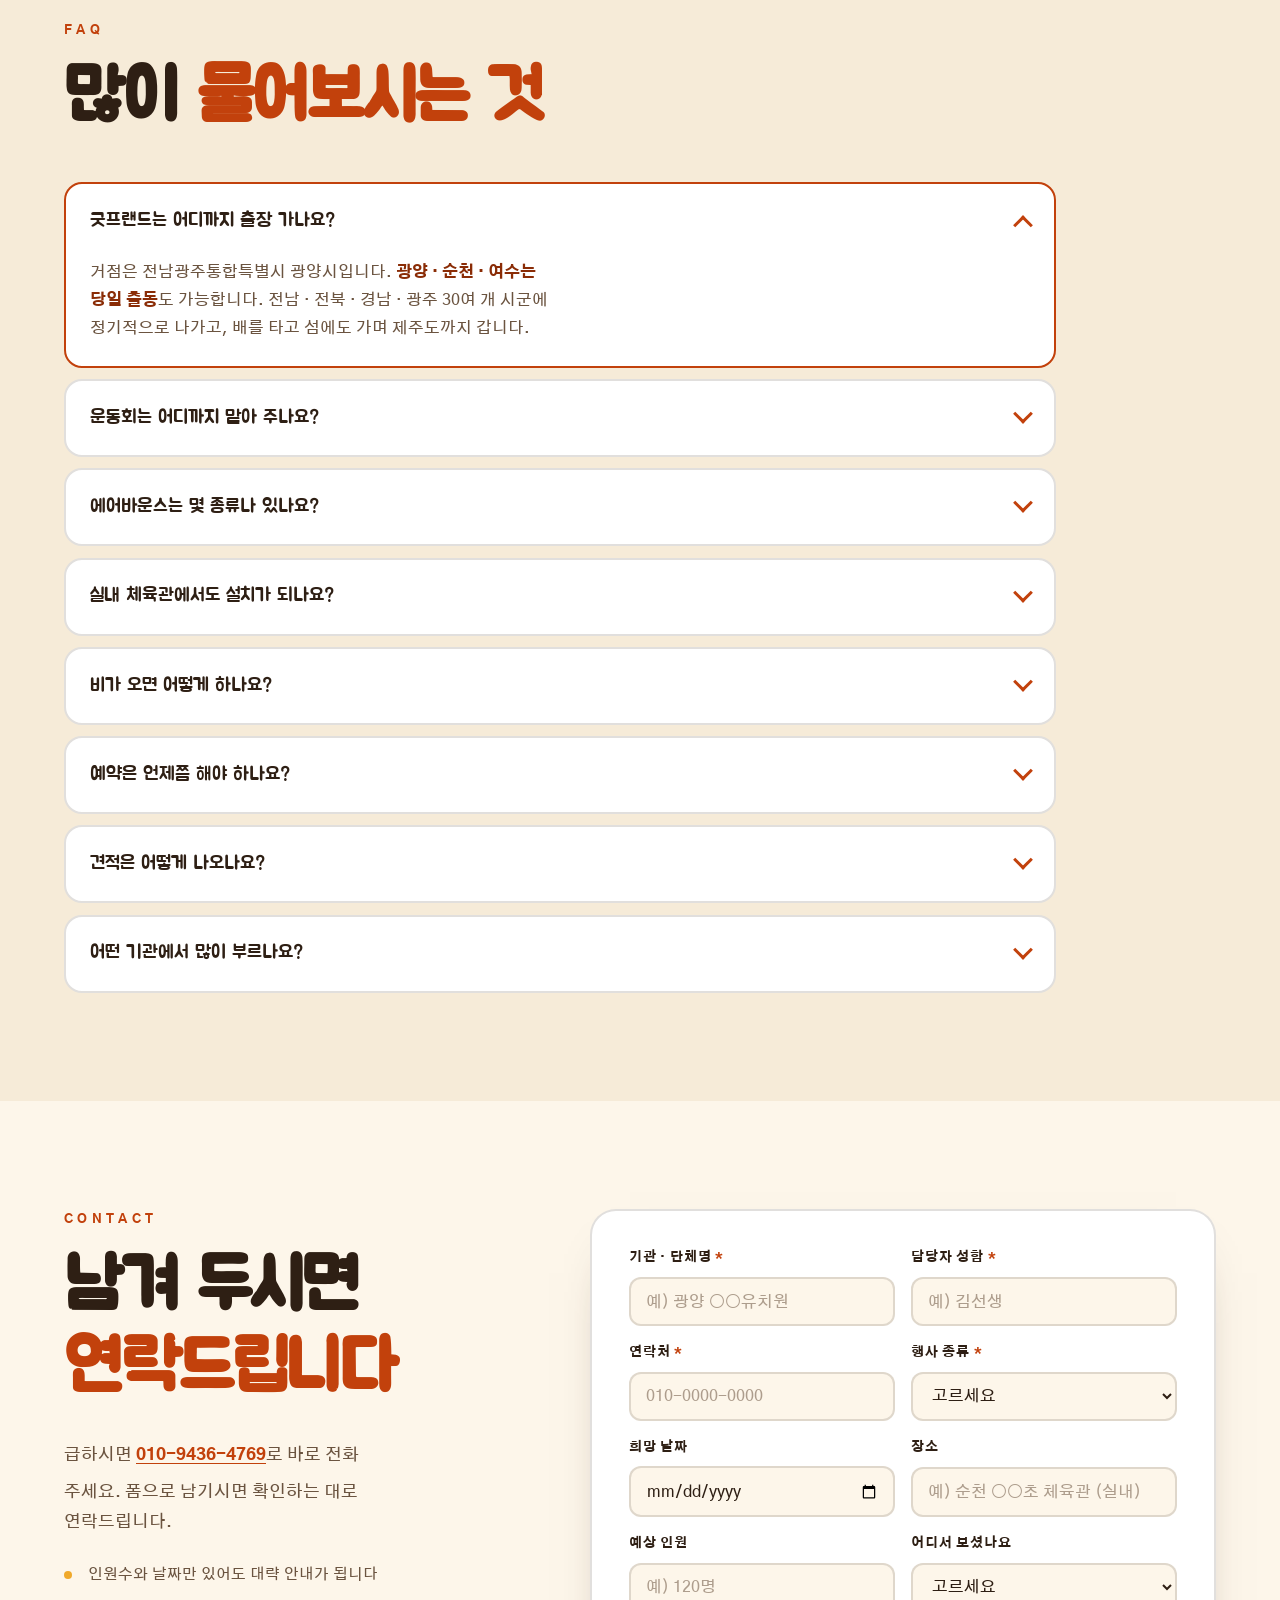
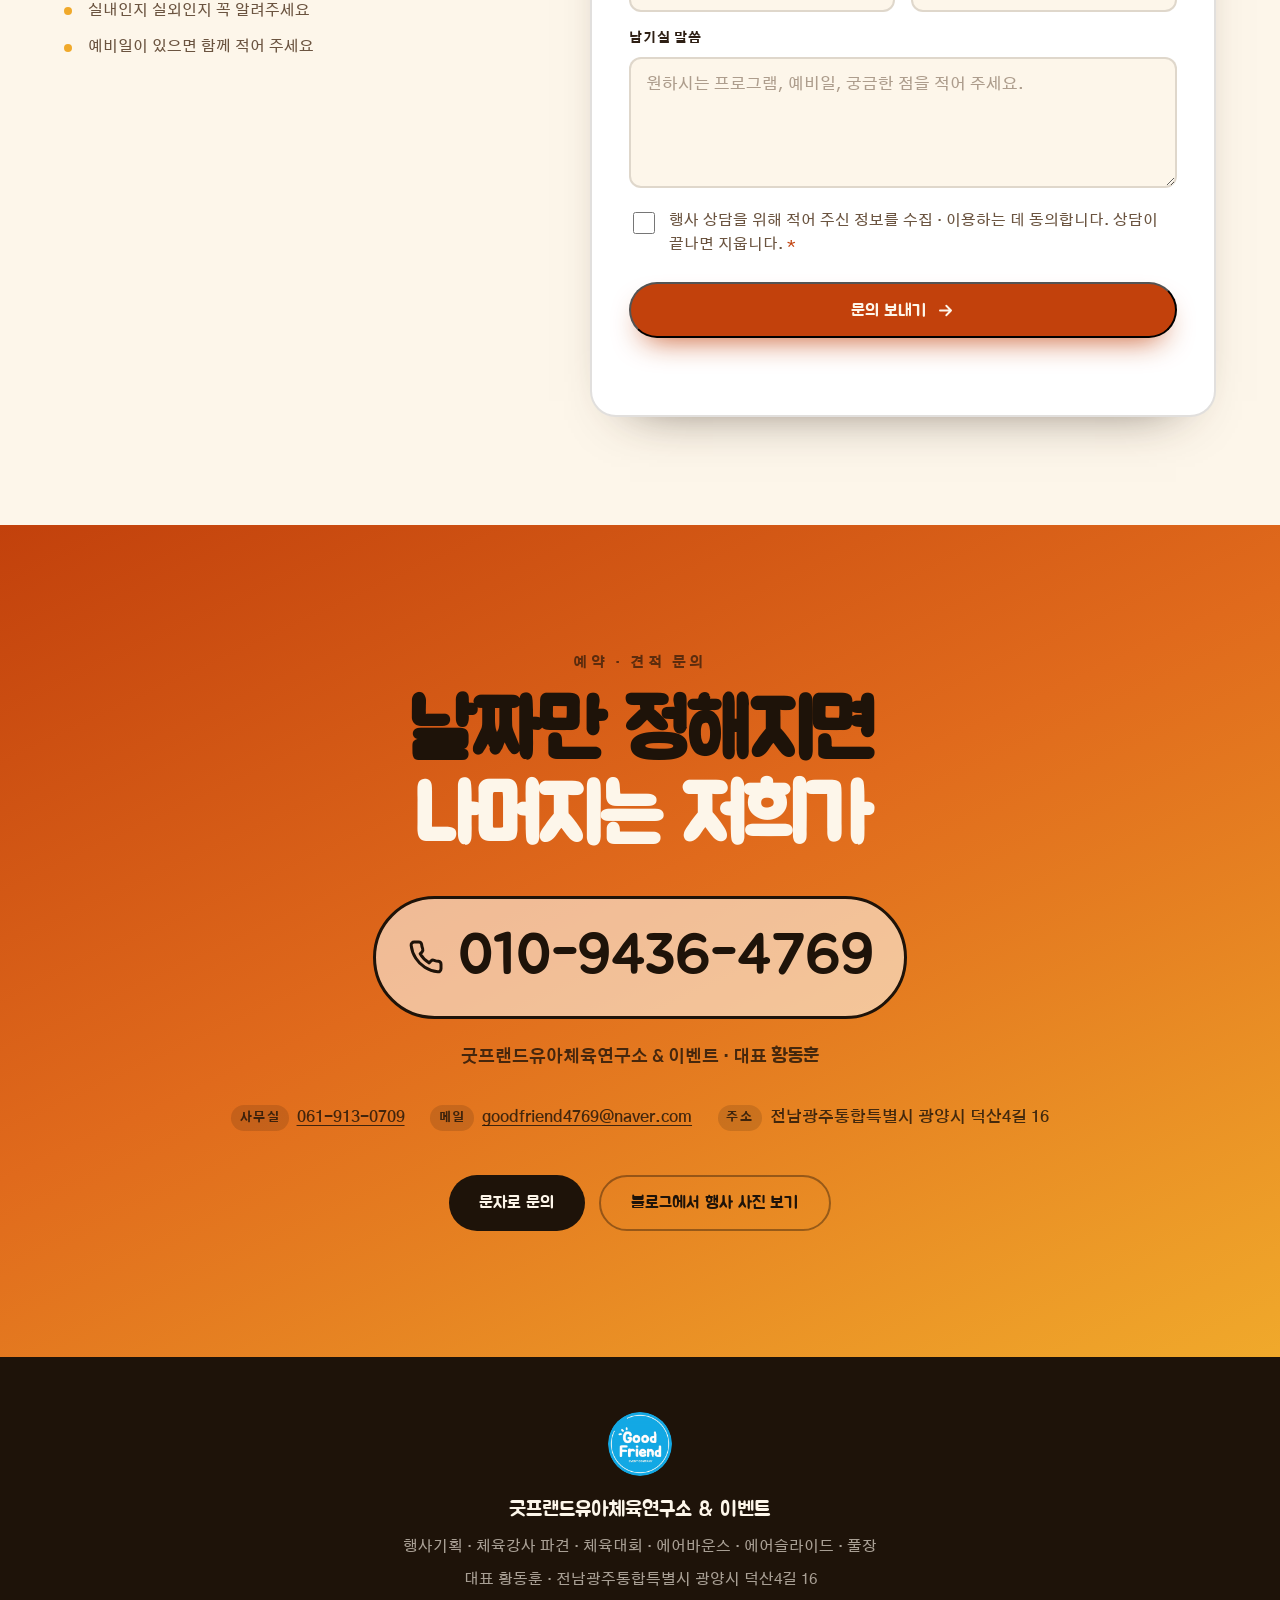
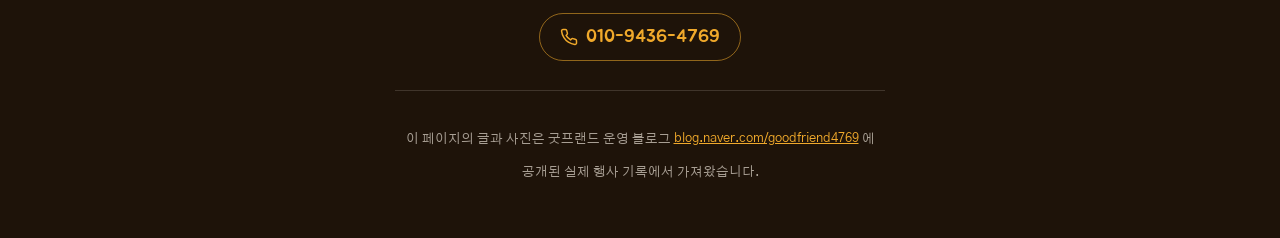
==== commit 126b725a: "자산 버전 올림 (v=20261007b) — 문의서버 주소가 방문자에게 반영되게 f19714a 에서 app.js 에 /exec 주소를 넣었지만 ?v= 숫자를 안 바꿔서, 전에 한 " ====
--- a/index.html
+++ b/index.html
@@ -21,7 +21,7 @@
 <link rel="preconnect" href="https://fonts.googleapis.com">
 <link rel="preconnect" href="https://fonts.gstatic.com" crossorigin>
 <link href="https://fonts.googleapis.com/css2?family=Jua&family=Gothic+A1:wght@300;400;500;700;800;900&display=swap" rel="stylesheet">
-<link rel="stylesheet" href="assets/style.css?v=20261007">
+<link rel="stylesheet" href="assets/style.css?v=20261007b">
 <link rel="canonical" href="https://gfevent.co.kr/">
 <meta name="robots" content="index,follow,max-image-preview:large">
 <meta name="author" content="굿프랜드유아체육연구소 &amp; 이벤트">
@@ -643,6 +643,6 @@
   </div>
 </footer>
 
-<script src="assets/app.js?v=20261007"></script>
+<script src="assets/app.js?v=20261007b"></script>
 </body>
 </html>
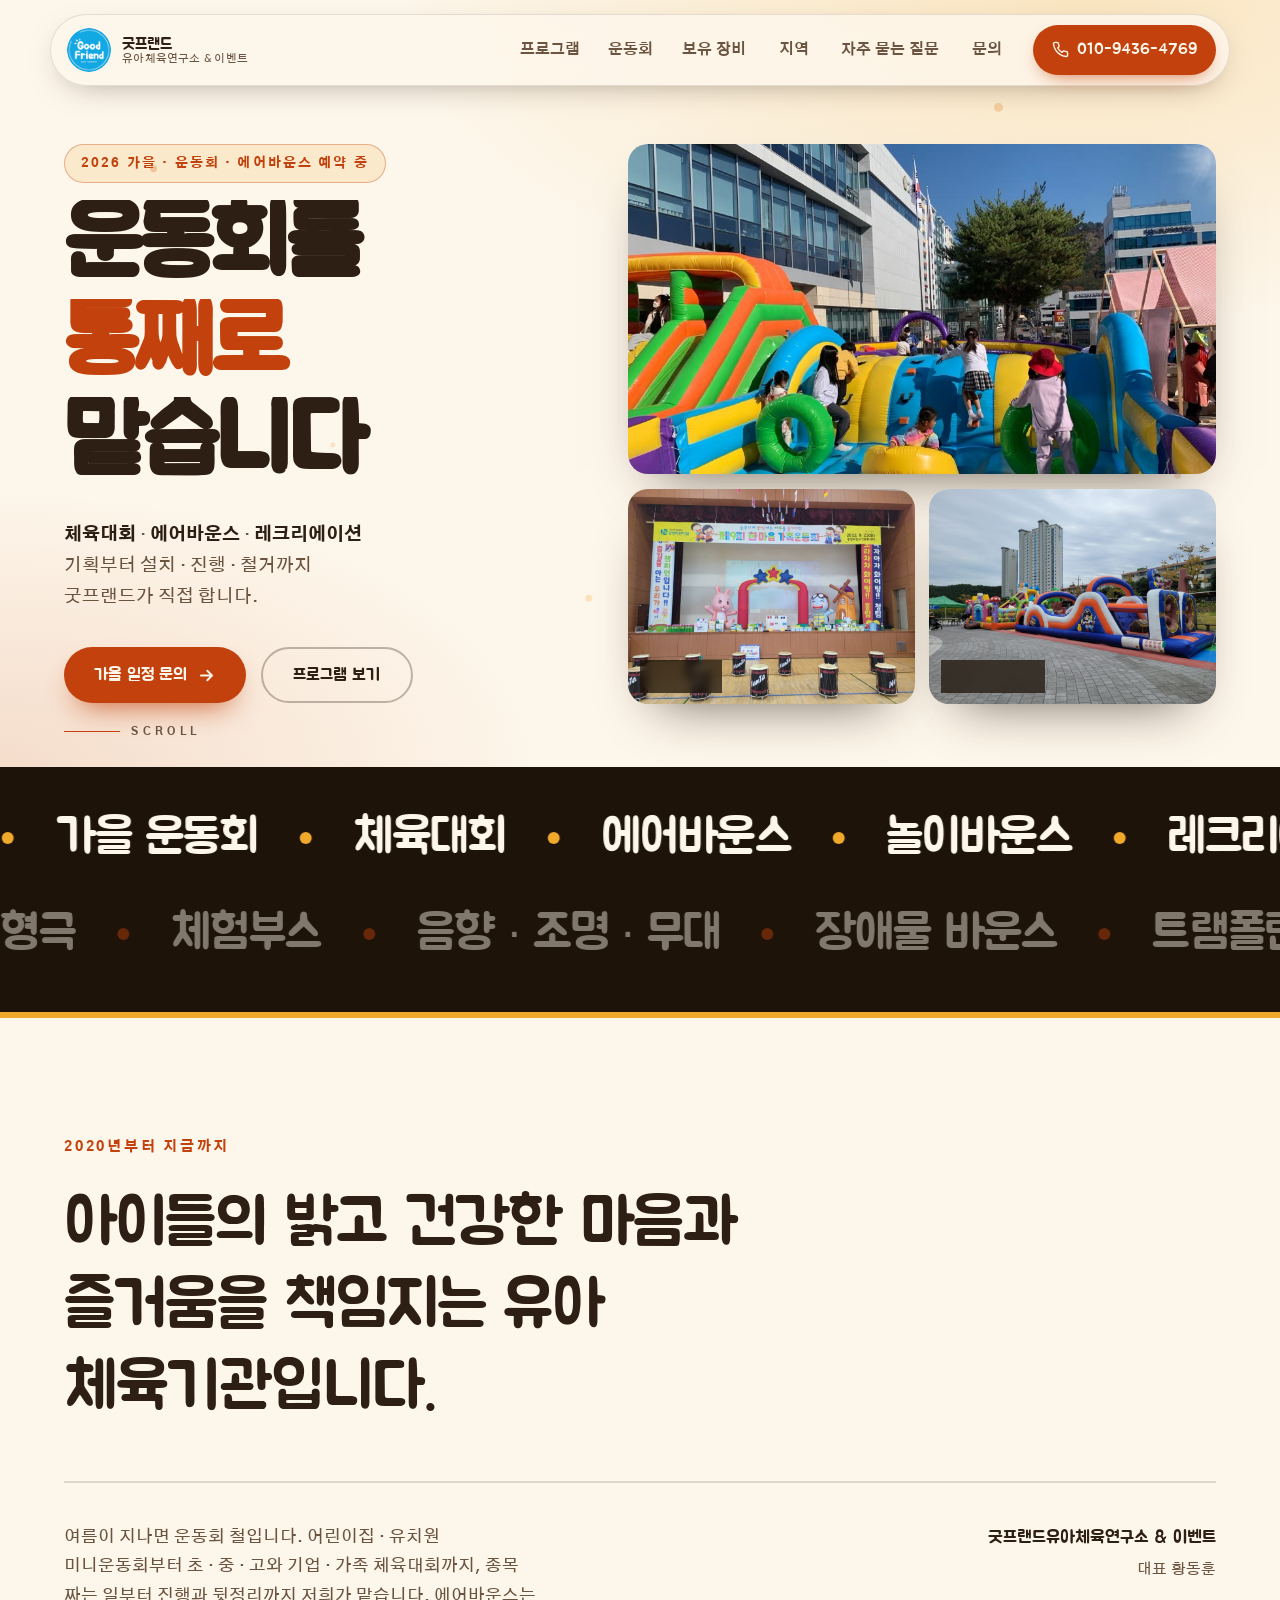
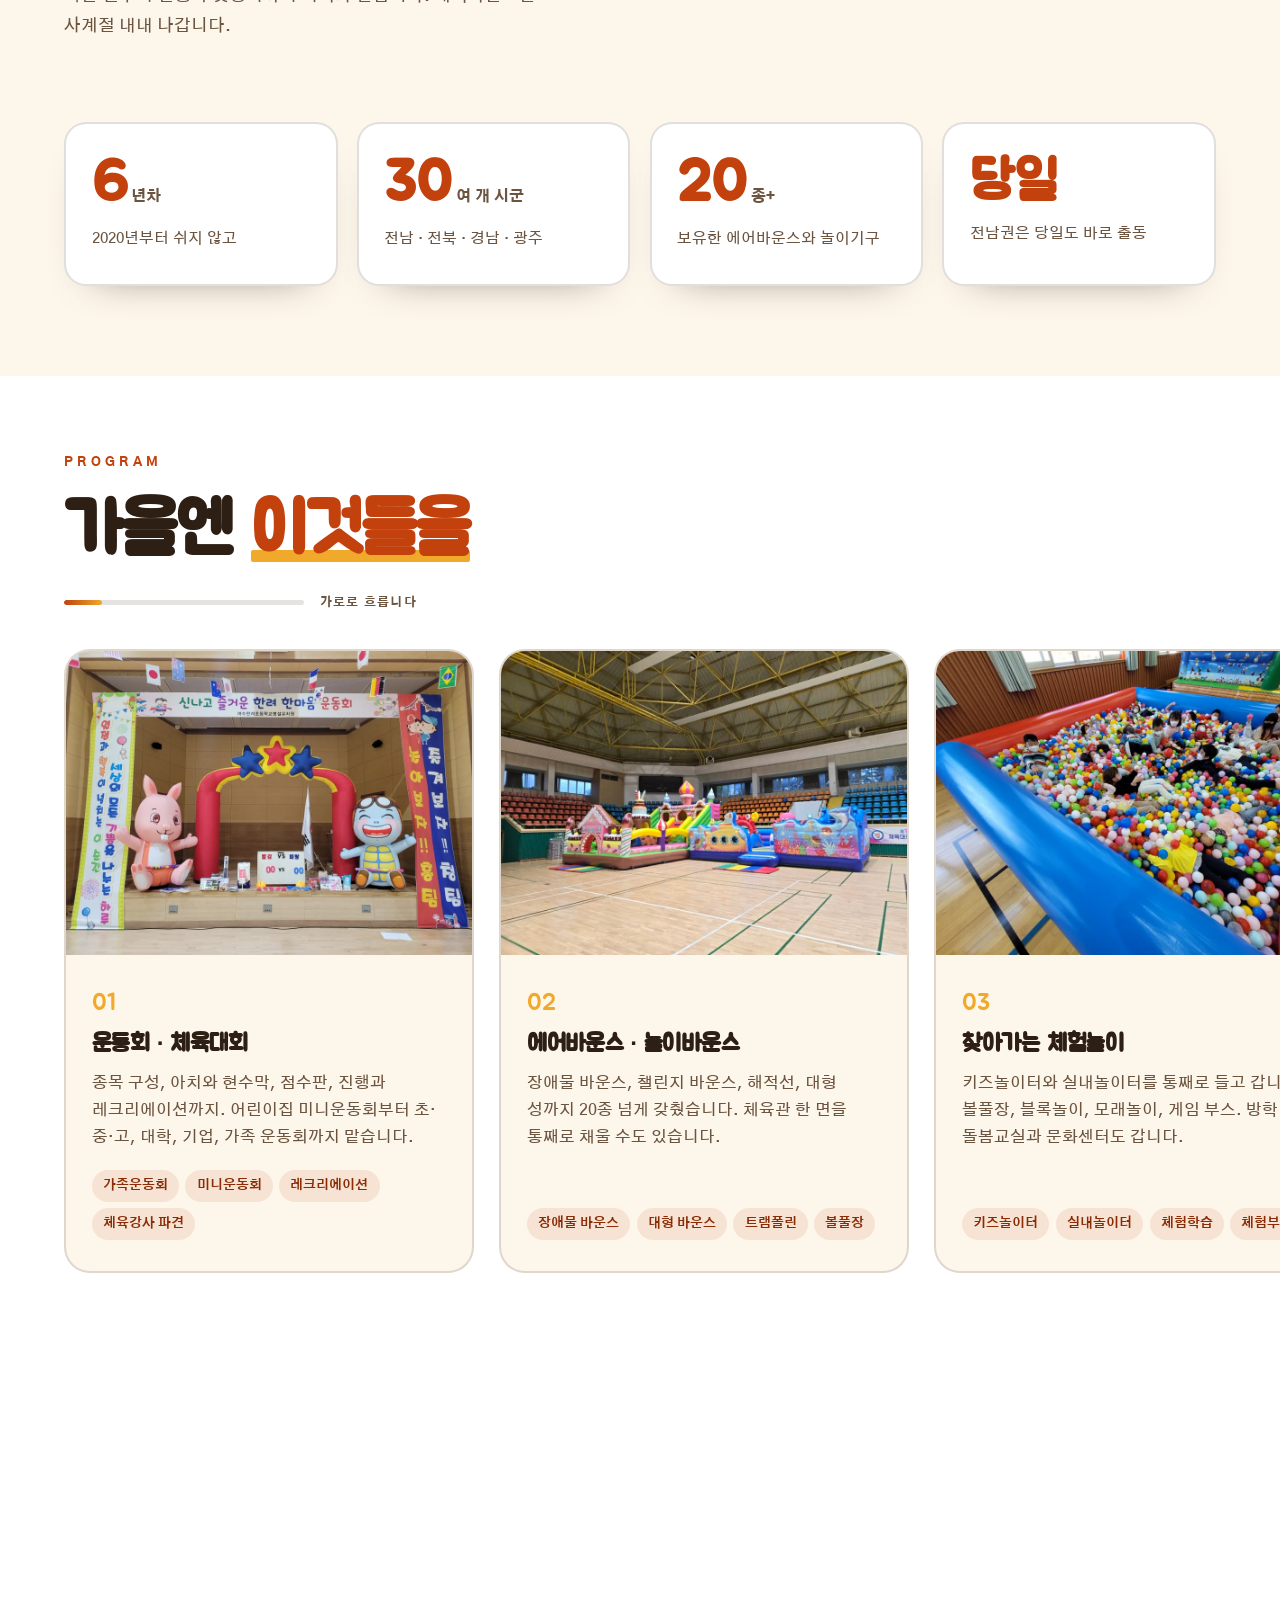
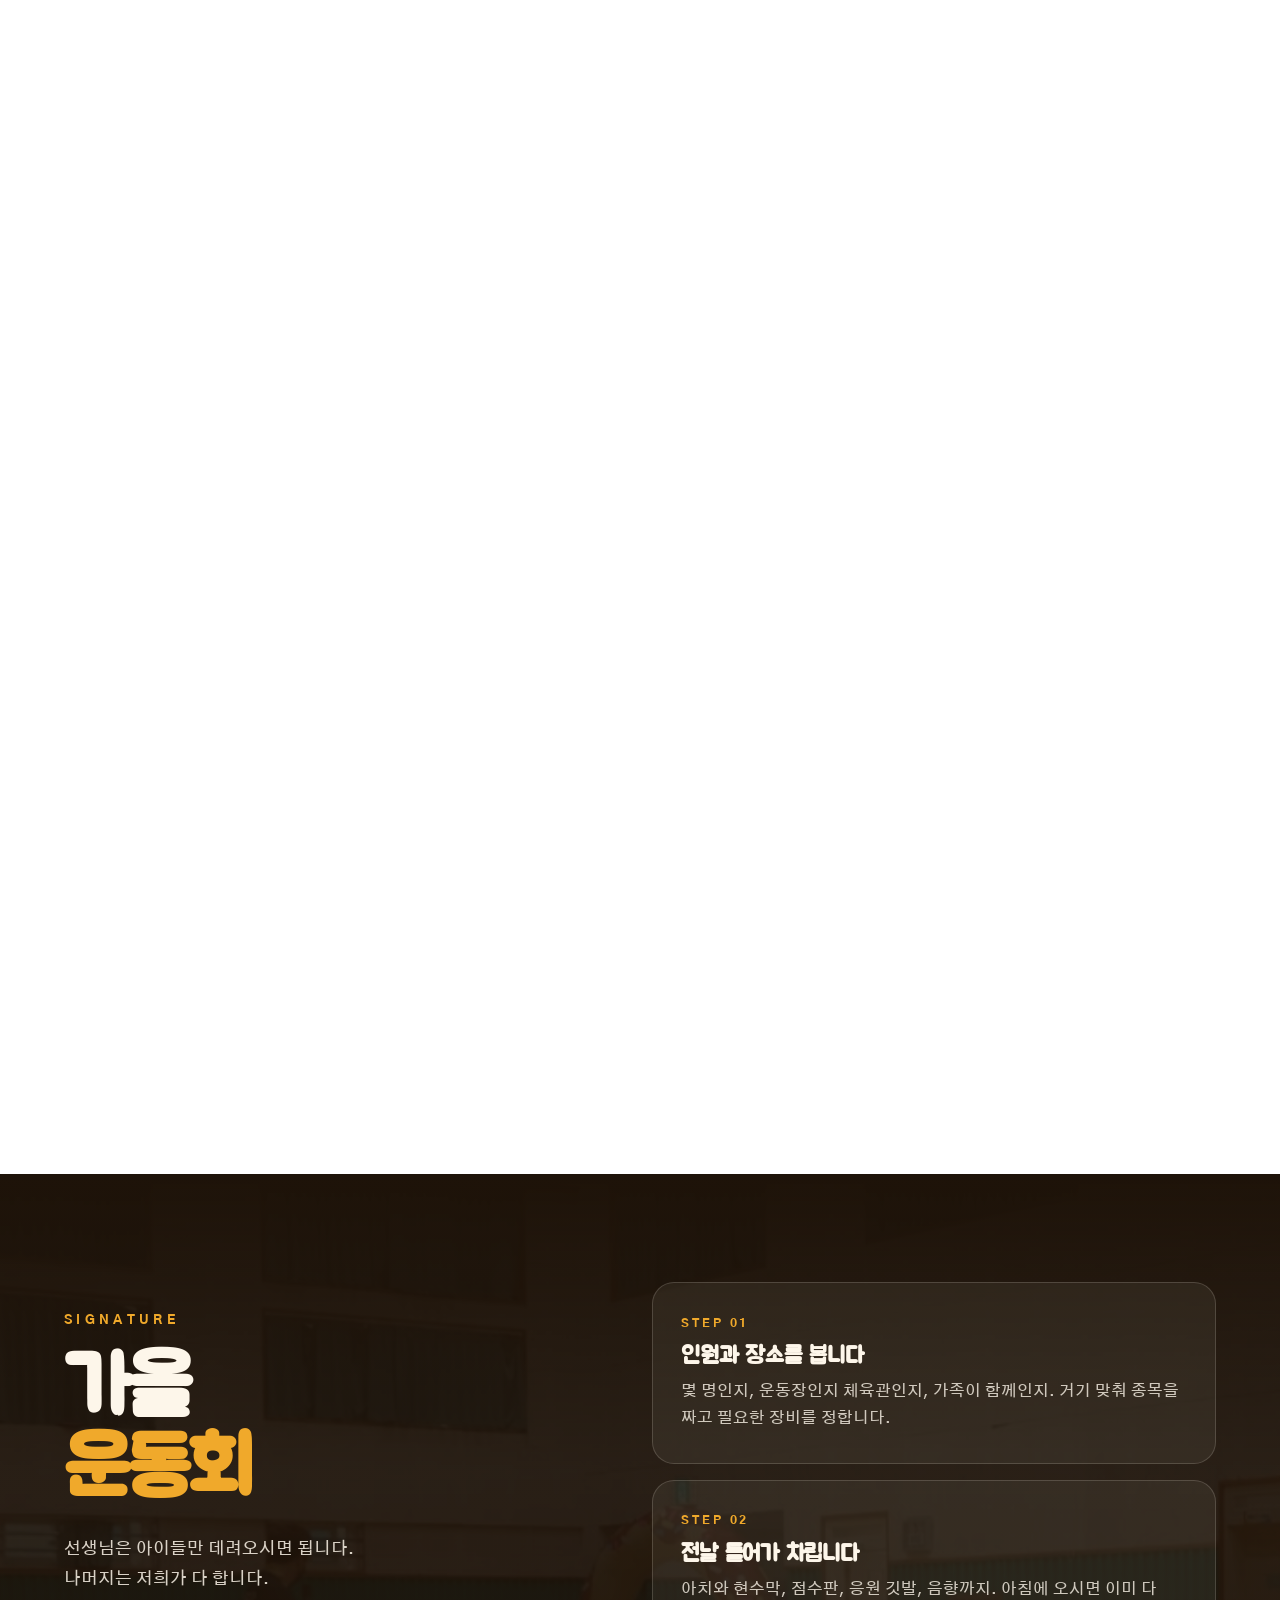
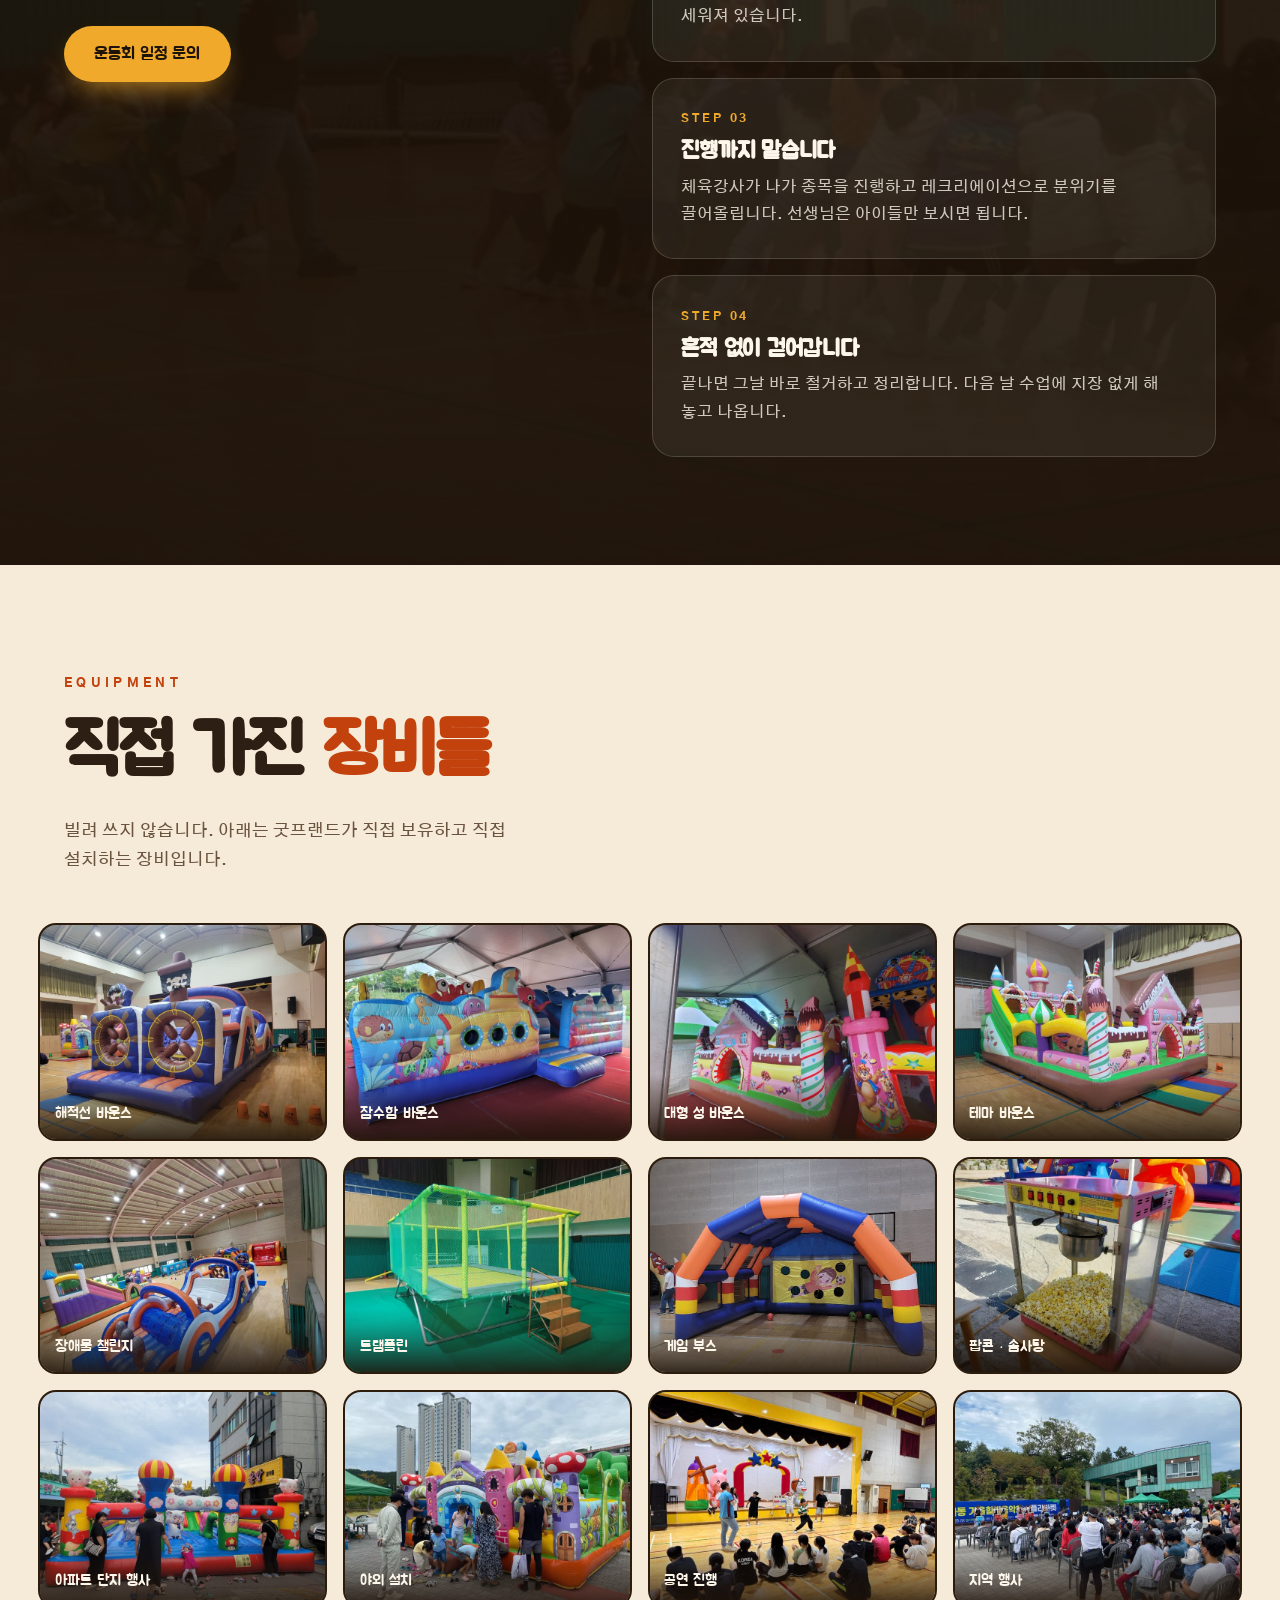
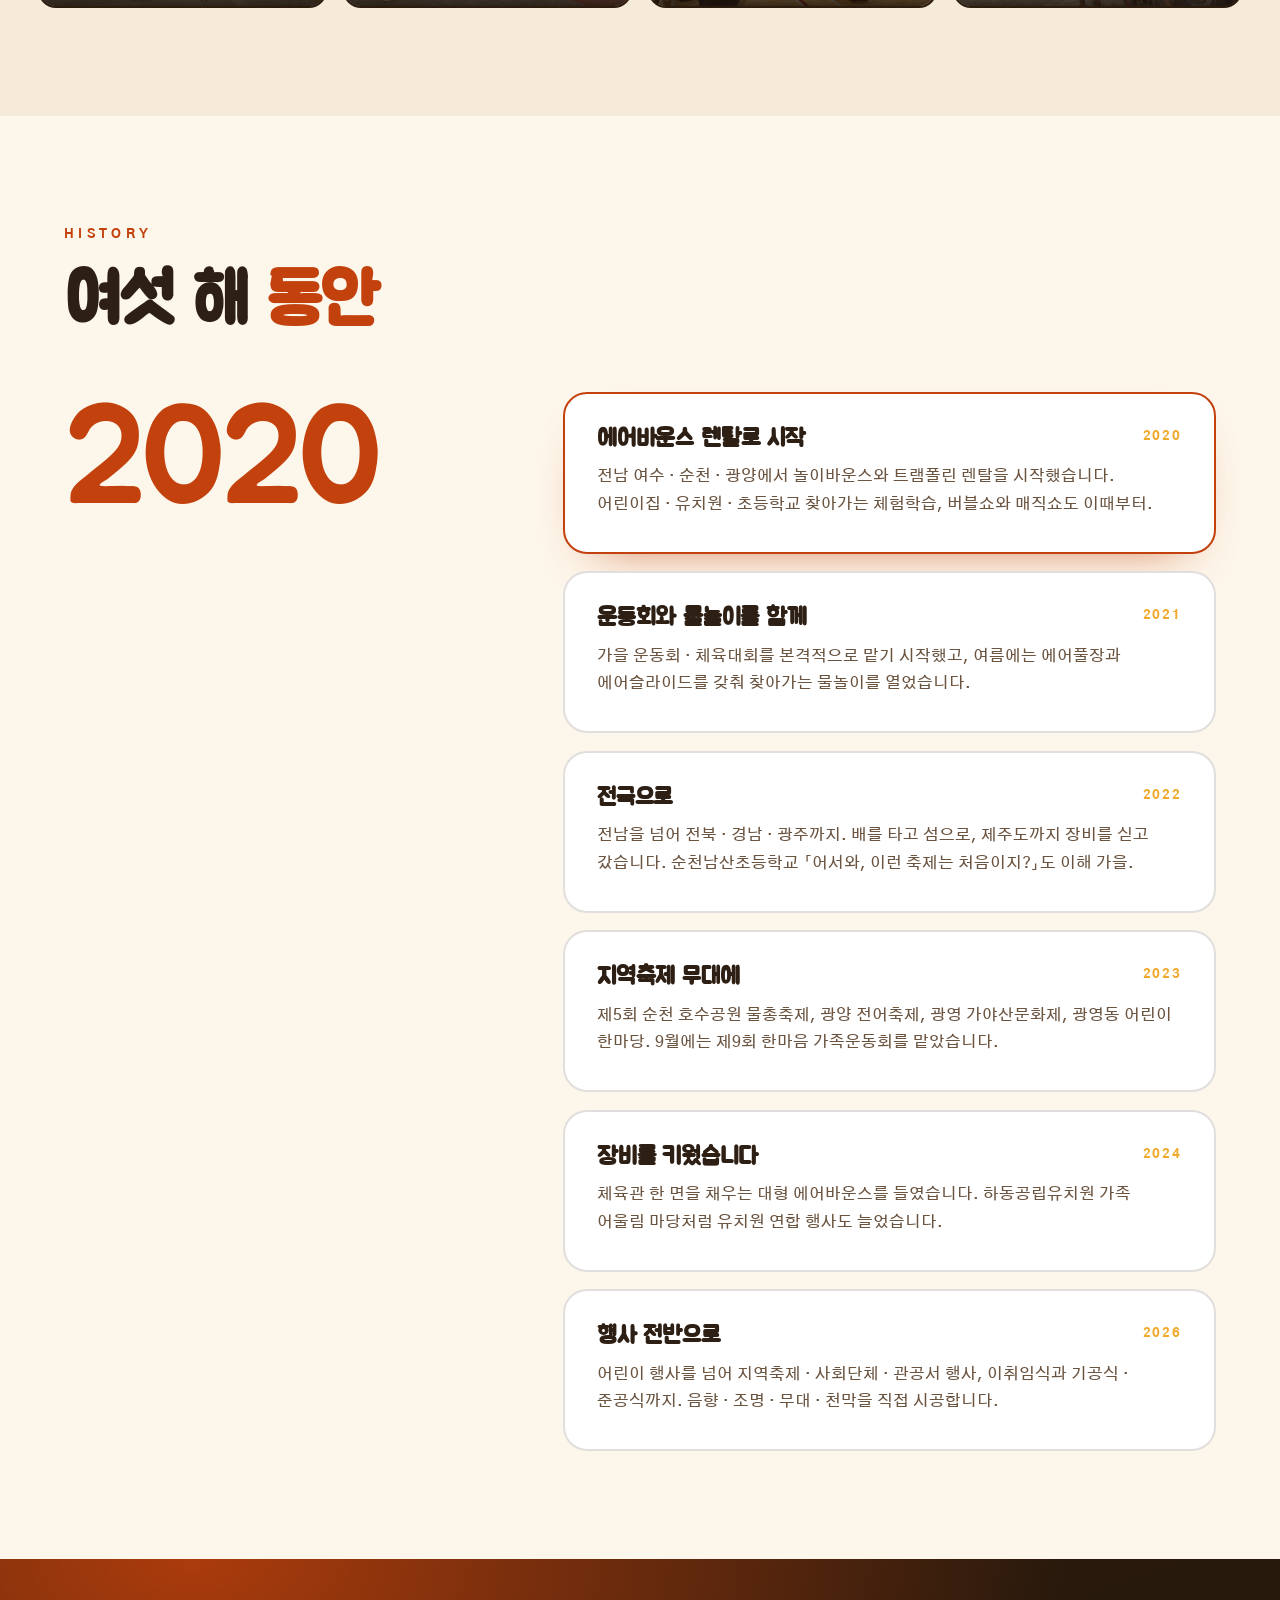
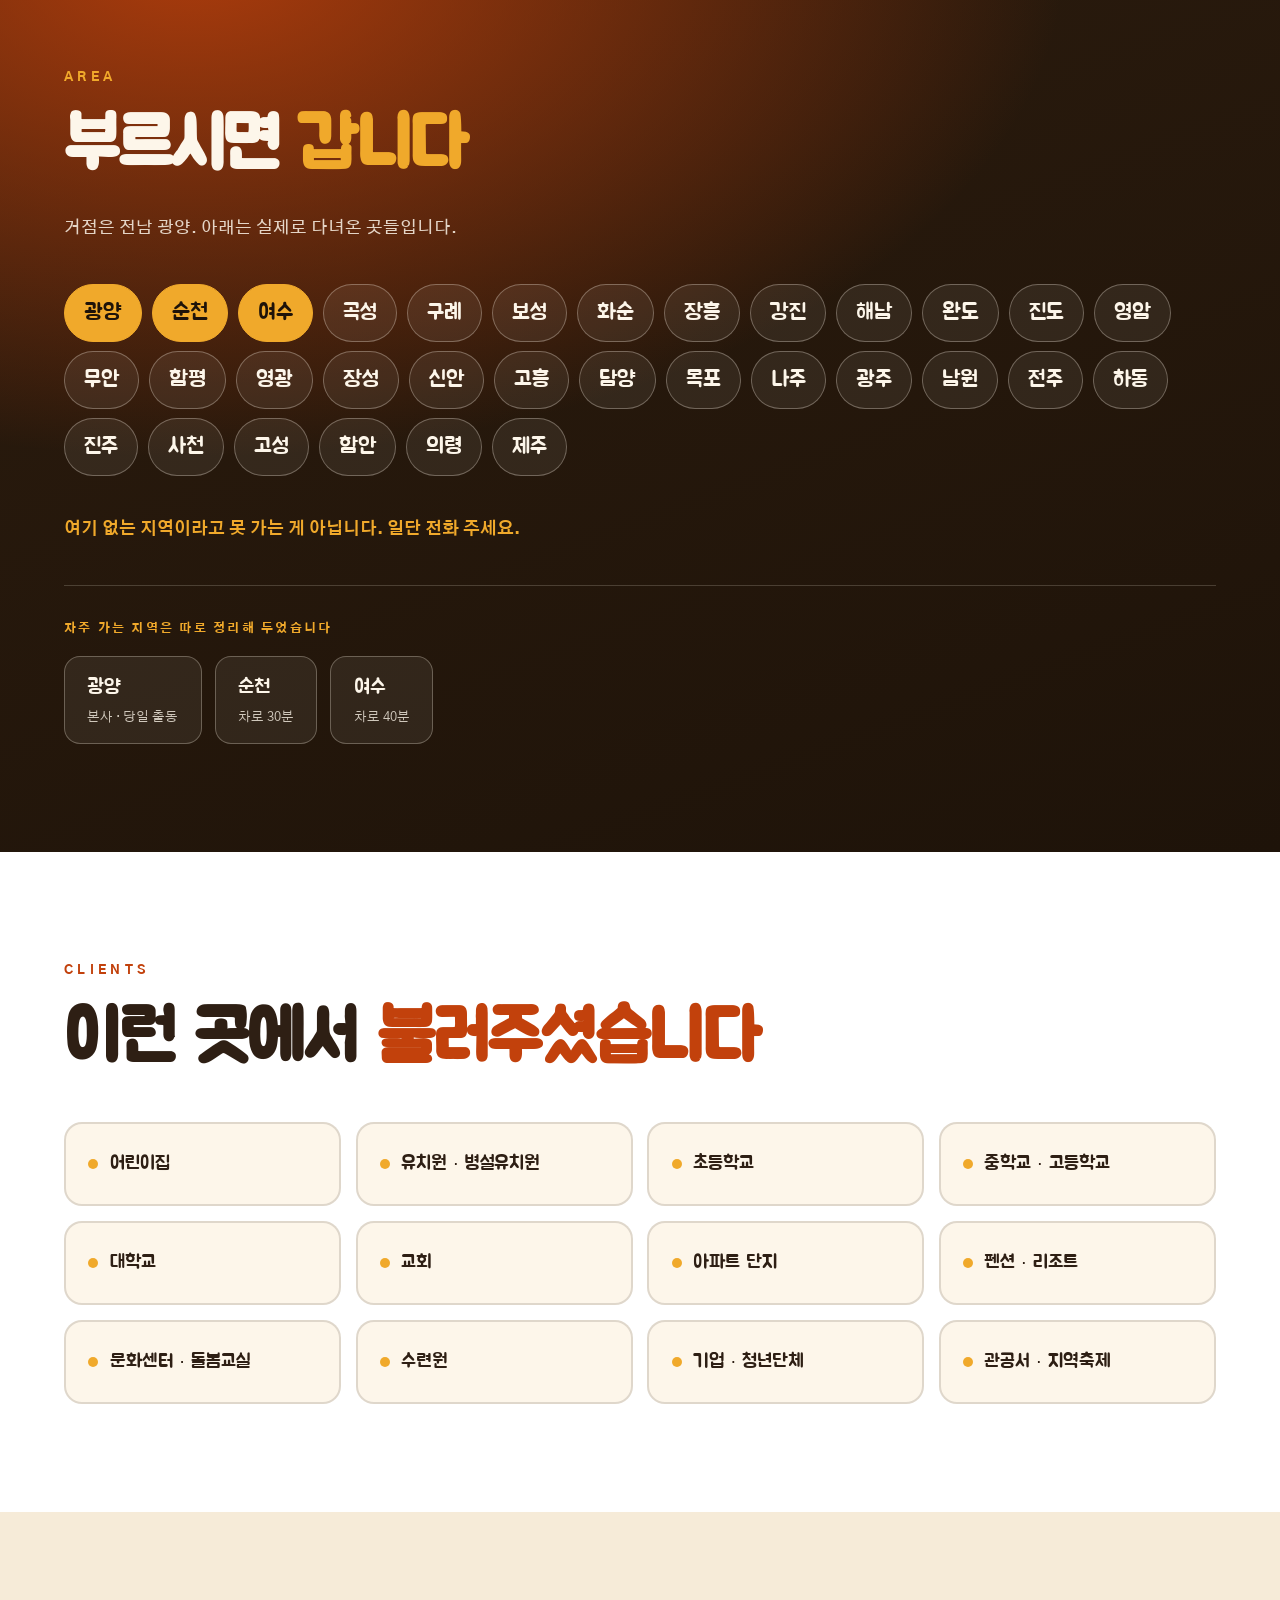
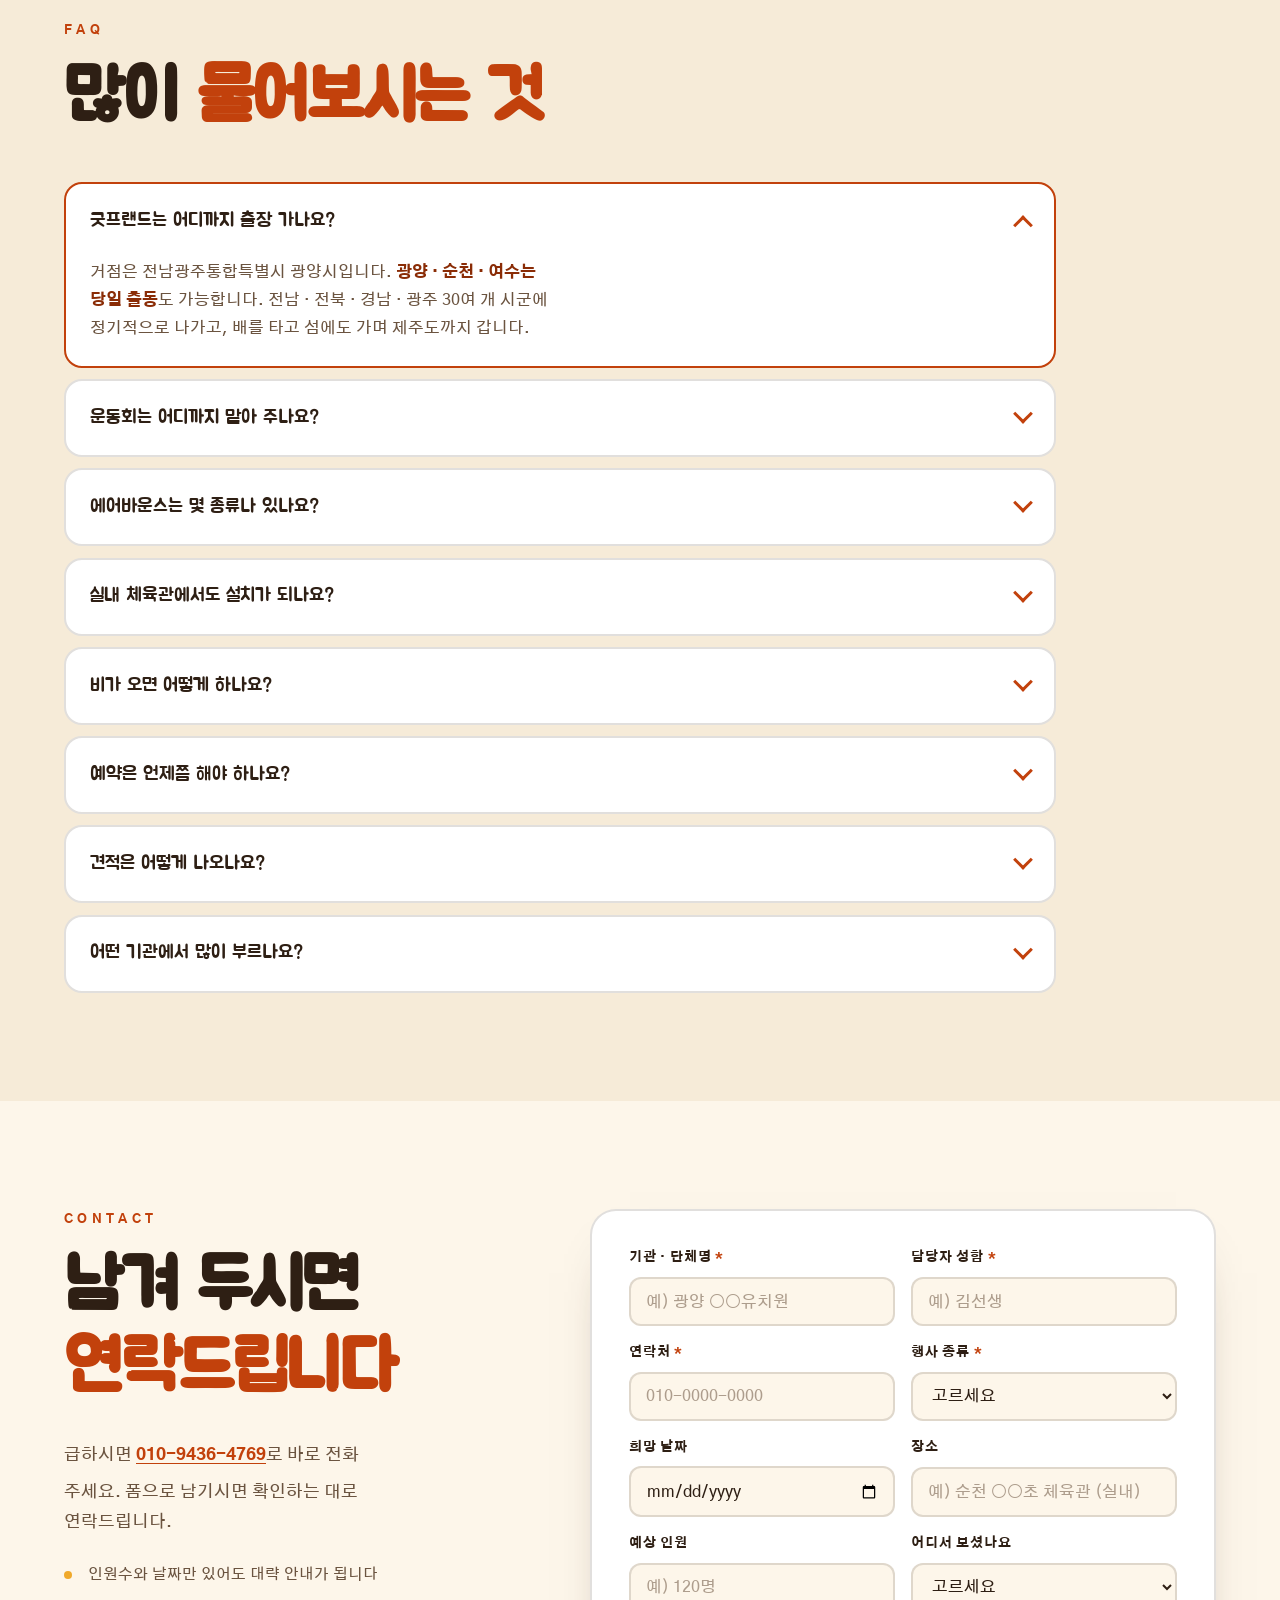
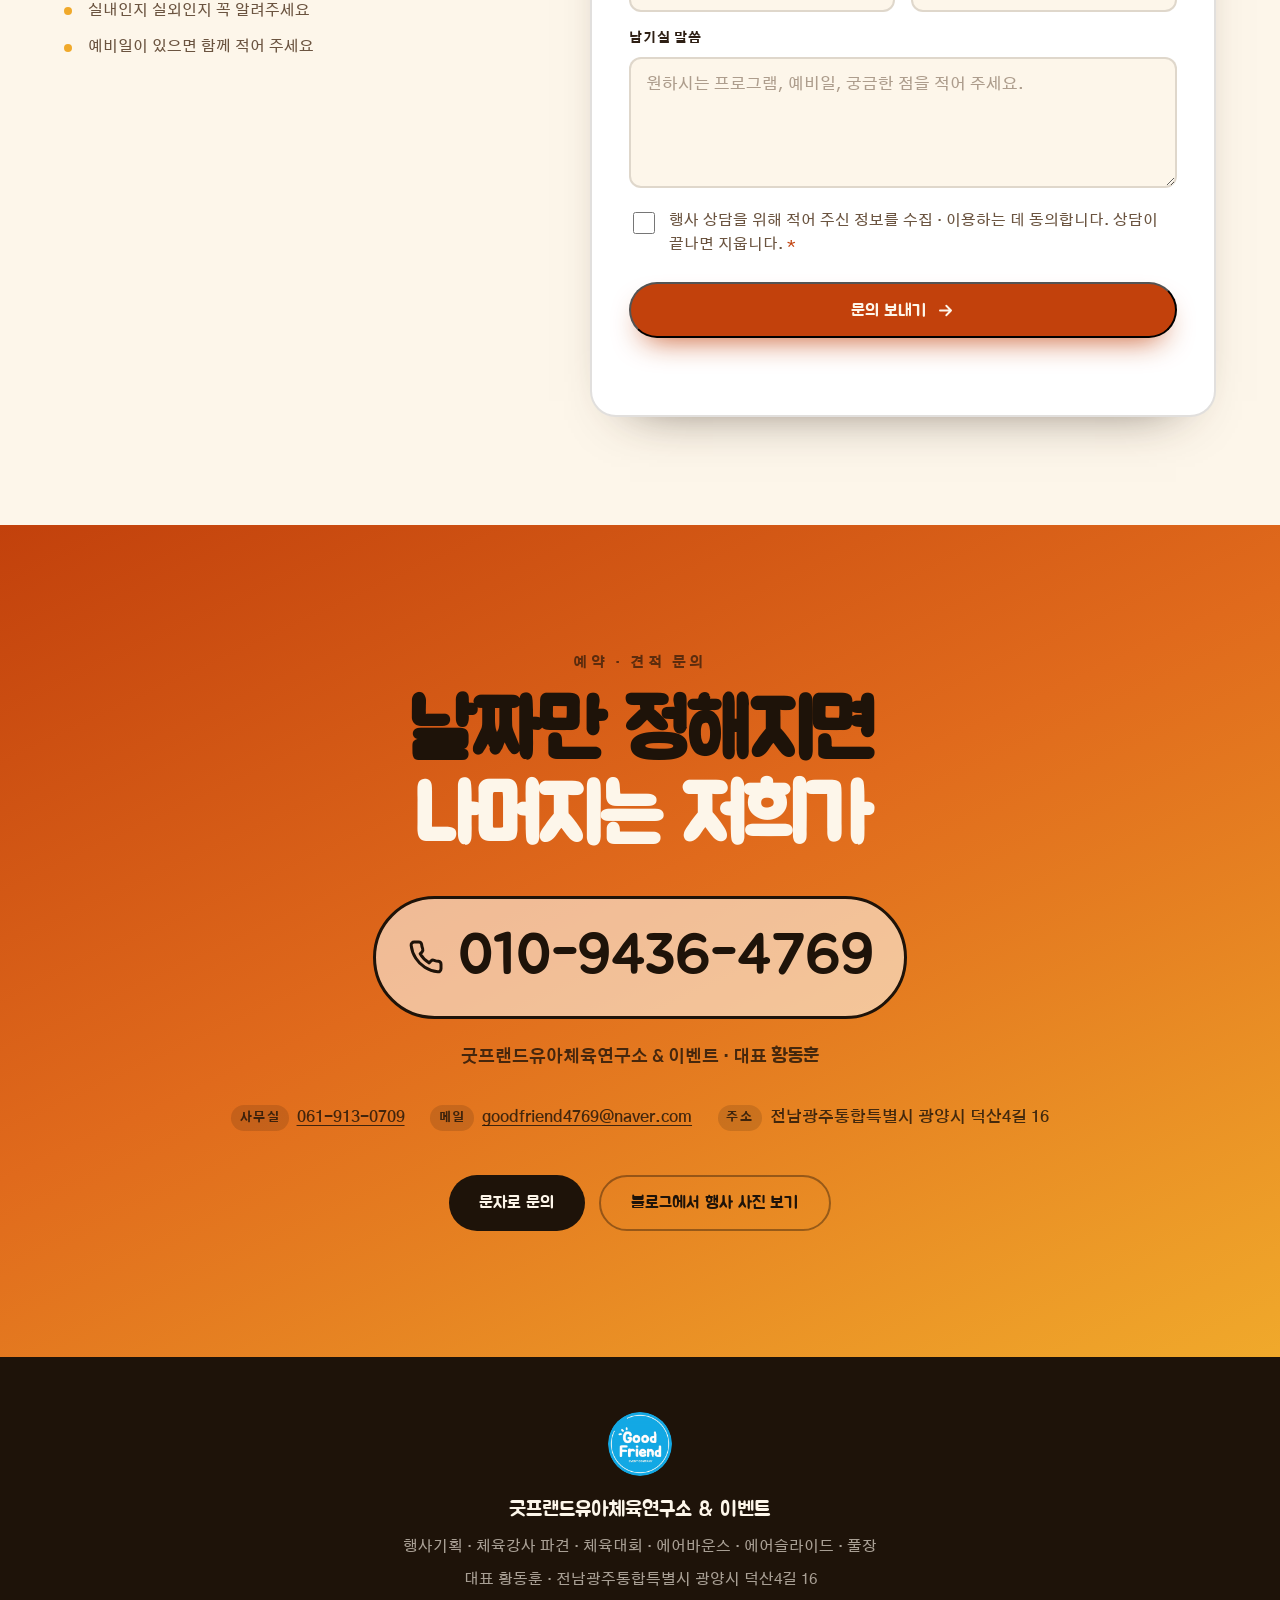
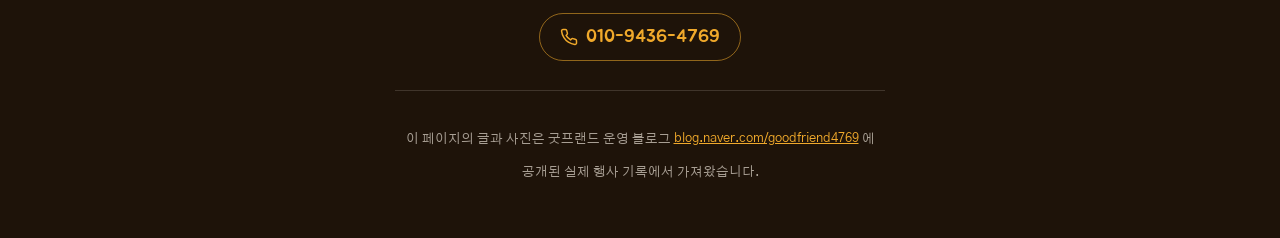
==== commit 1a6c6d37: "대표님 직접 수정 모드 — ?edit= 열쇠로 글·사진 고치기 - assets/edit.js: 네 페이지 글 177곳 · main 안 사진 22장 편집,   고친 것은 Indexe" ====
--- a/index.html
+++ b/index.html
@@ -3,6 +3,7 @@
 <head>
 <meta charset="UTF-8">
 <meta name="viewport" content="width=device-width, initial-scale=1">
+<meta name="gf-edit" content="daf415b270d974d5db8acfe9d79b48c4e4b905da1d3f9ba0fe064784e1ba8fd3">
 <meta name="google-site-verification" content="jkWs14Egro3kOD_2JwBB7qVzWrxKMYRVKlcN6oPoObw">
 <meta name="naver-site-verification" content="b5495fcdeaa2040faa1d50241d177527f7faa2cd">
 <title>굿프랜드유아체육연구소 &amp; 이벤트 — 가을 운동회 · 체육대회 · 에어바운스</title>
@@ -644,5 +645,6 @@
 </footer>
 
 <script src="assets/app.js?v=20261007b"></script>
+<script src="assets/edit.js?v=1"></script>
 </body>
 </html>
